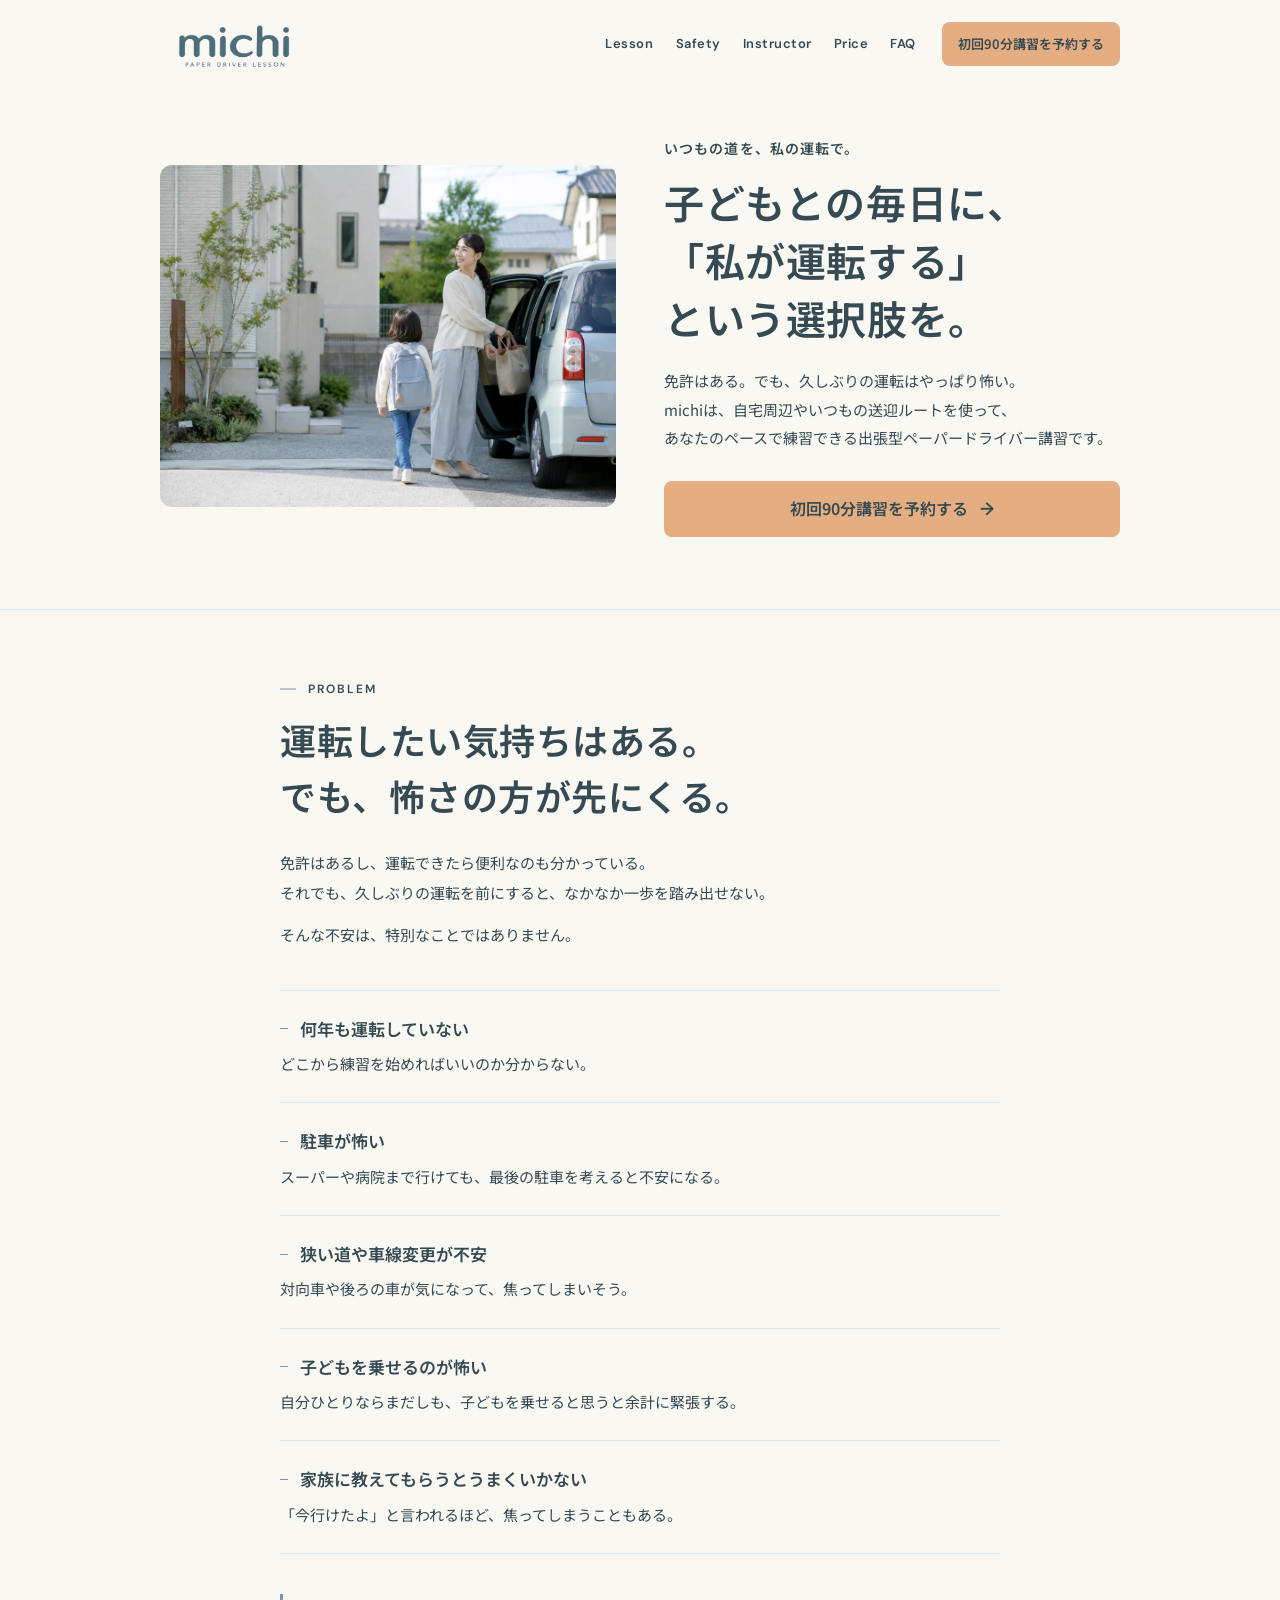
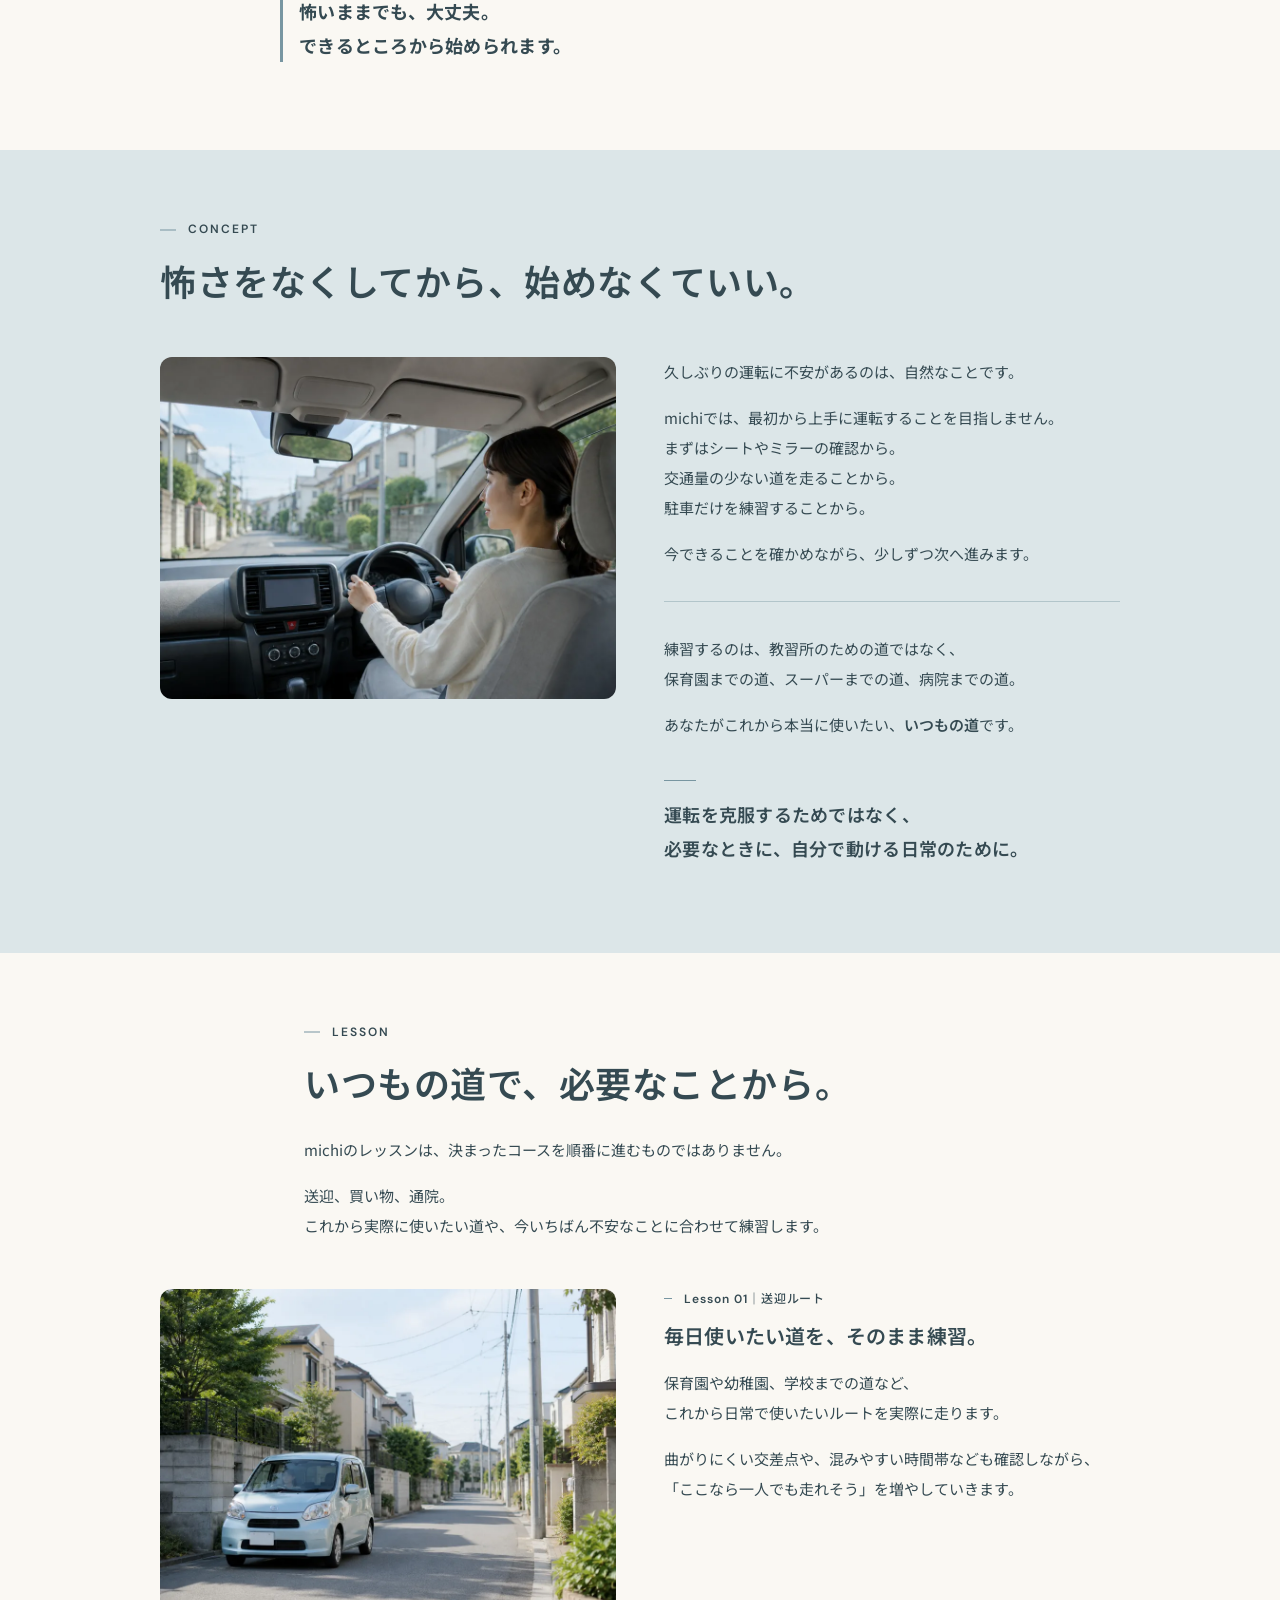
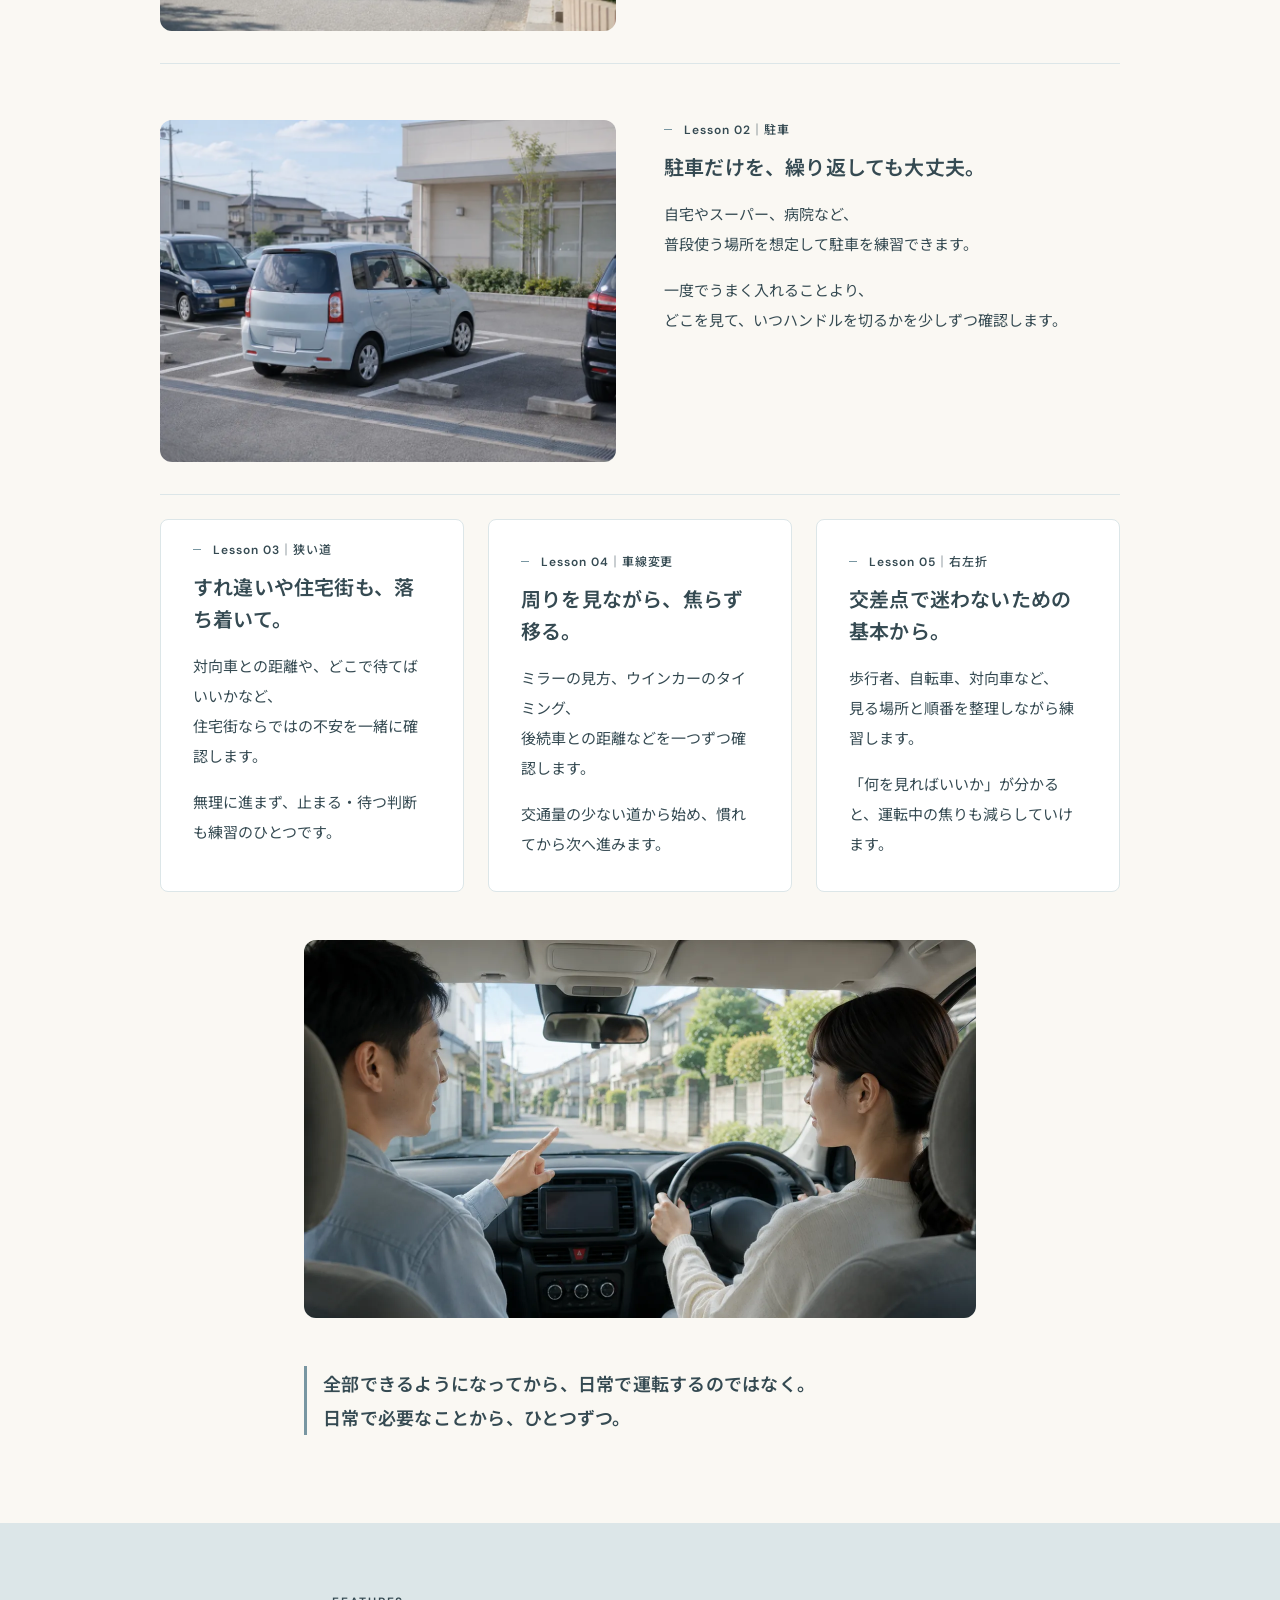
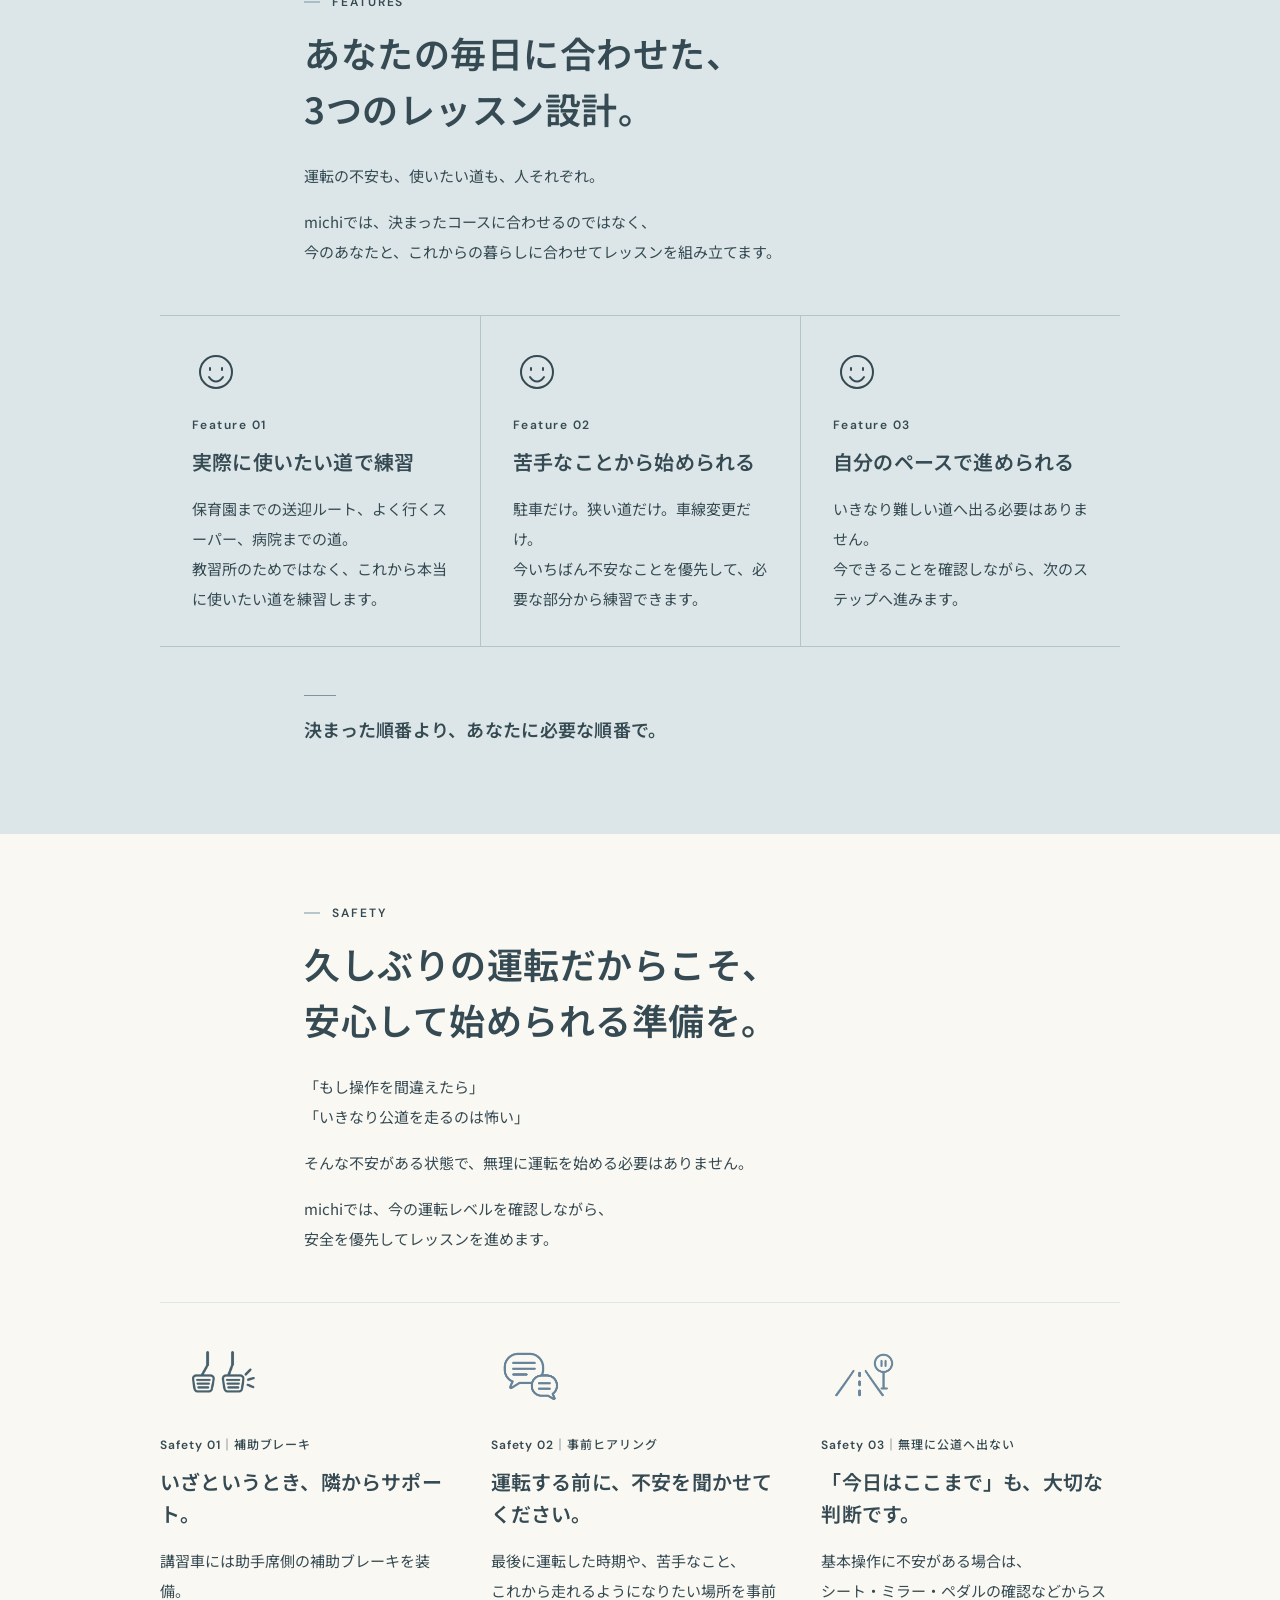
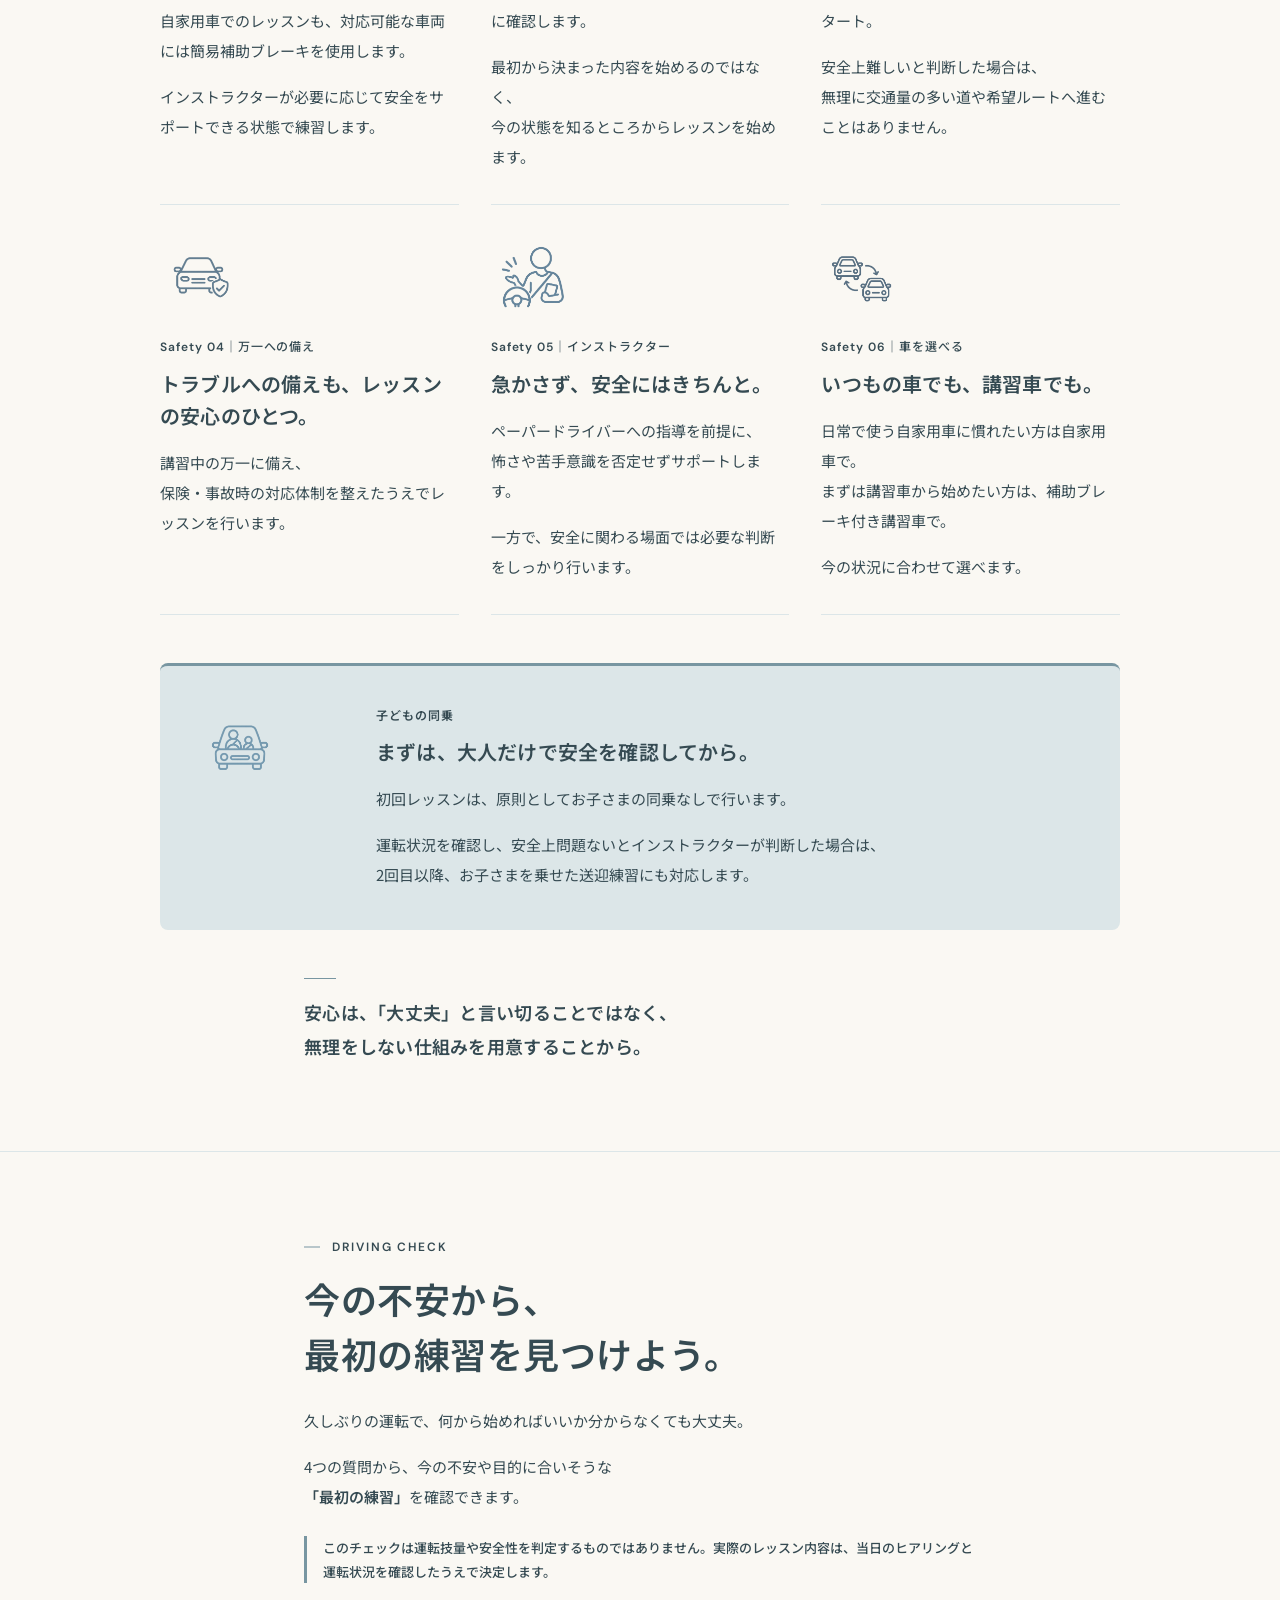
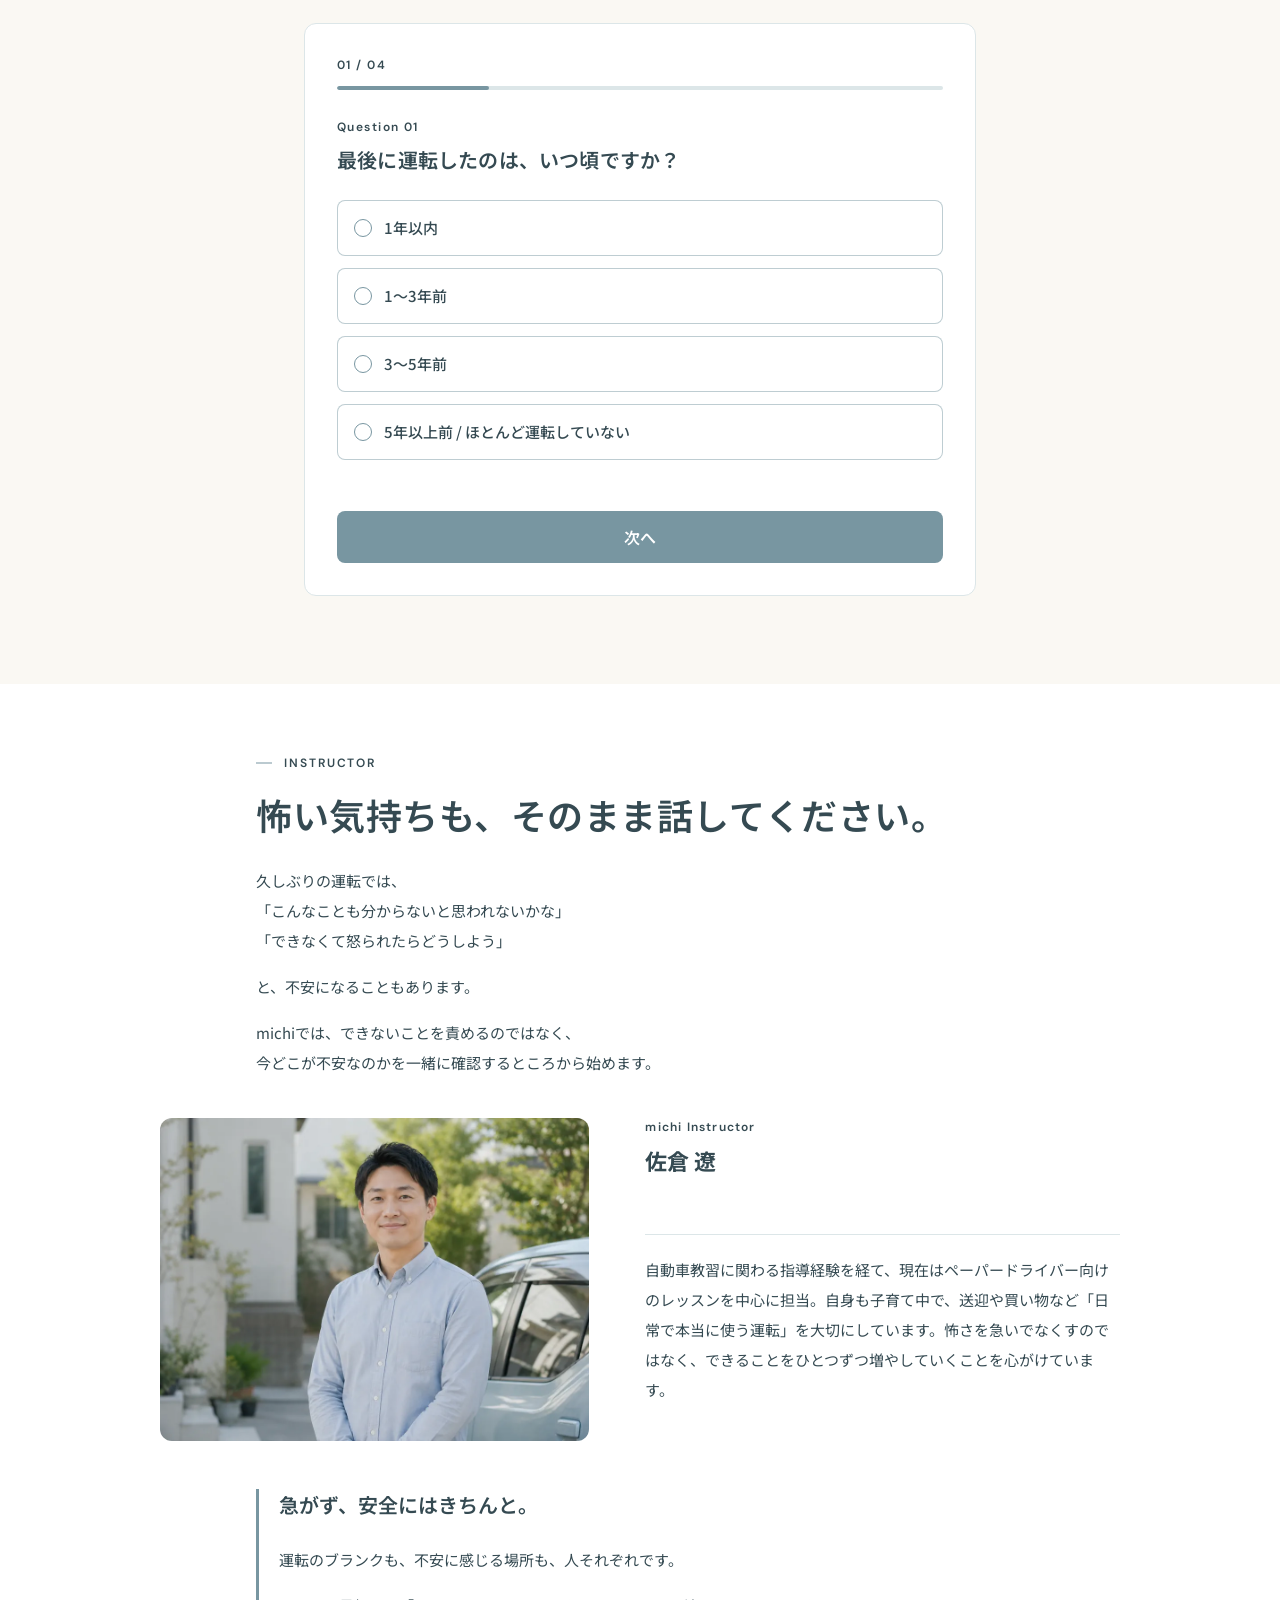
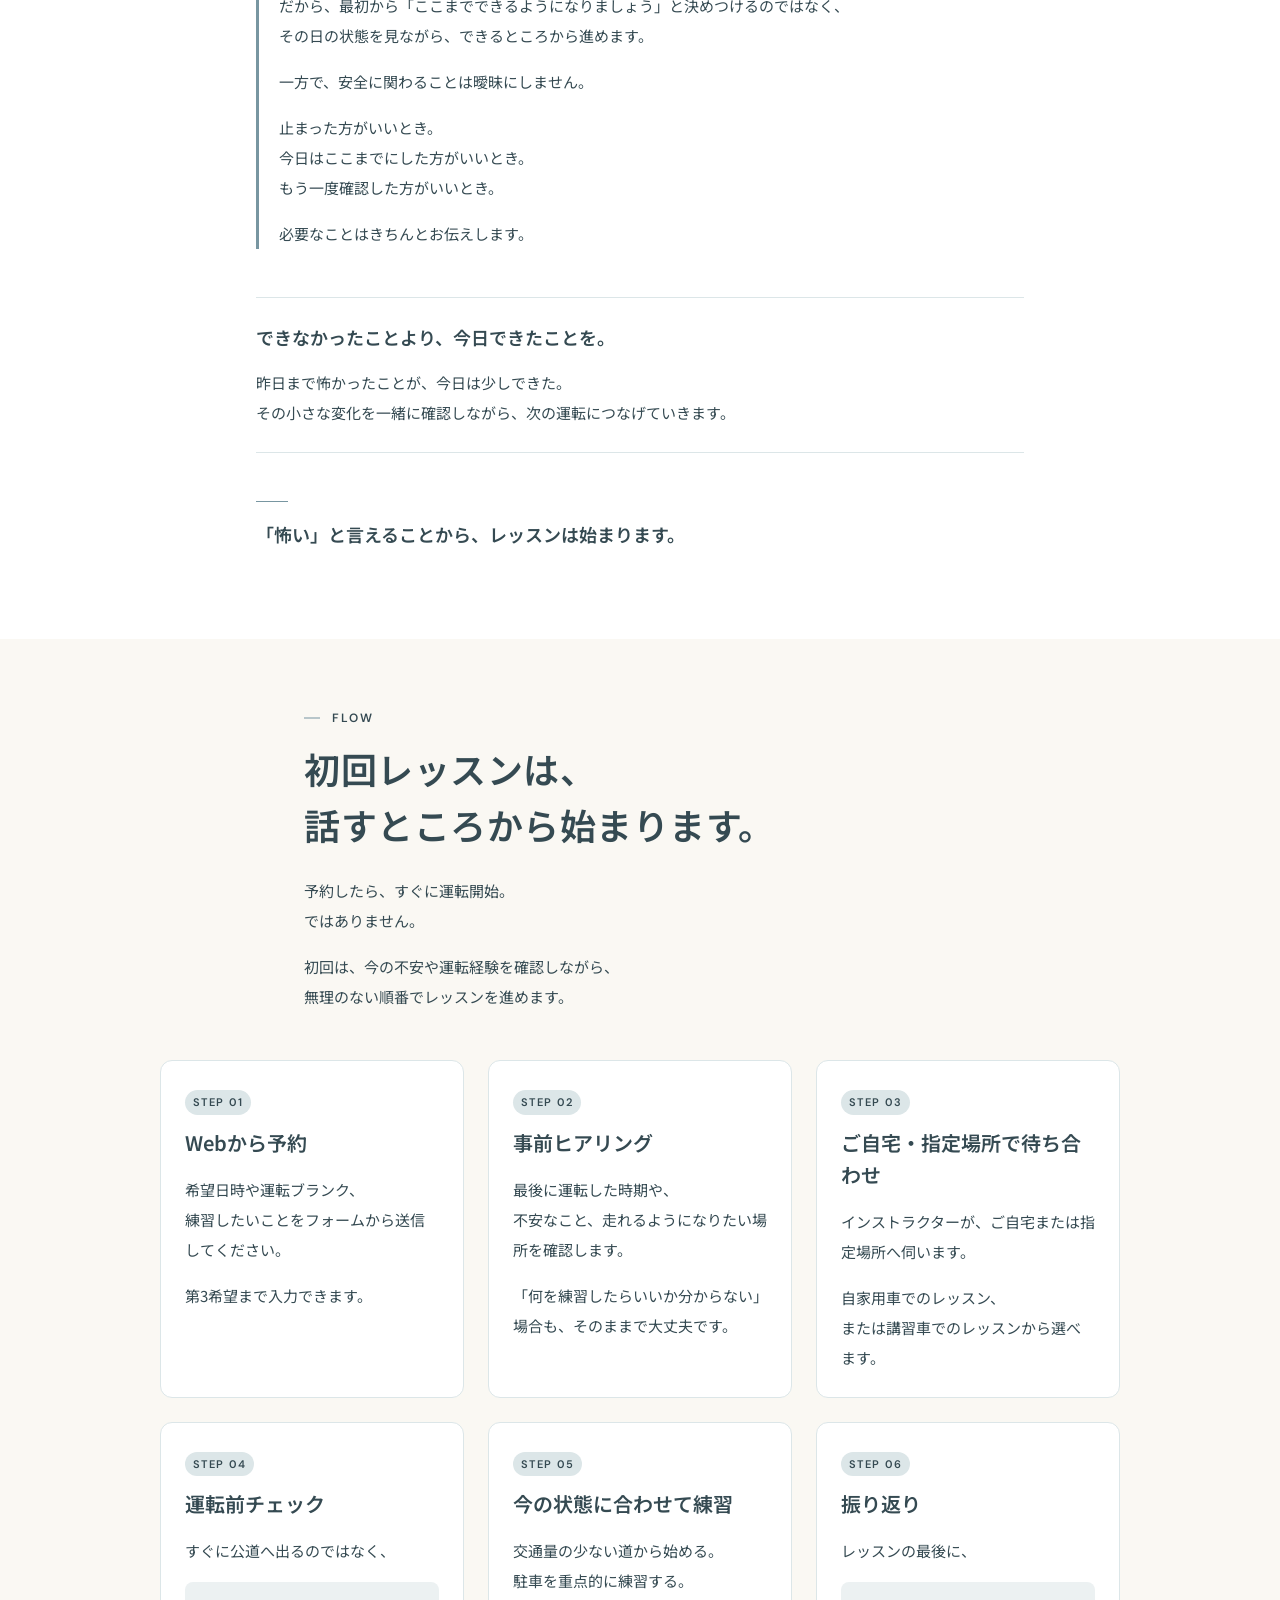
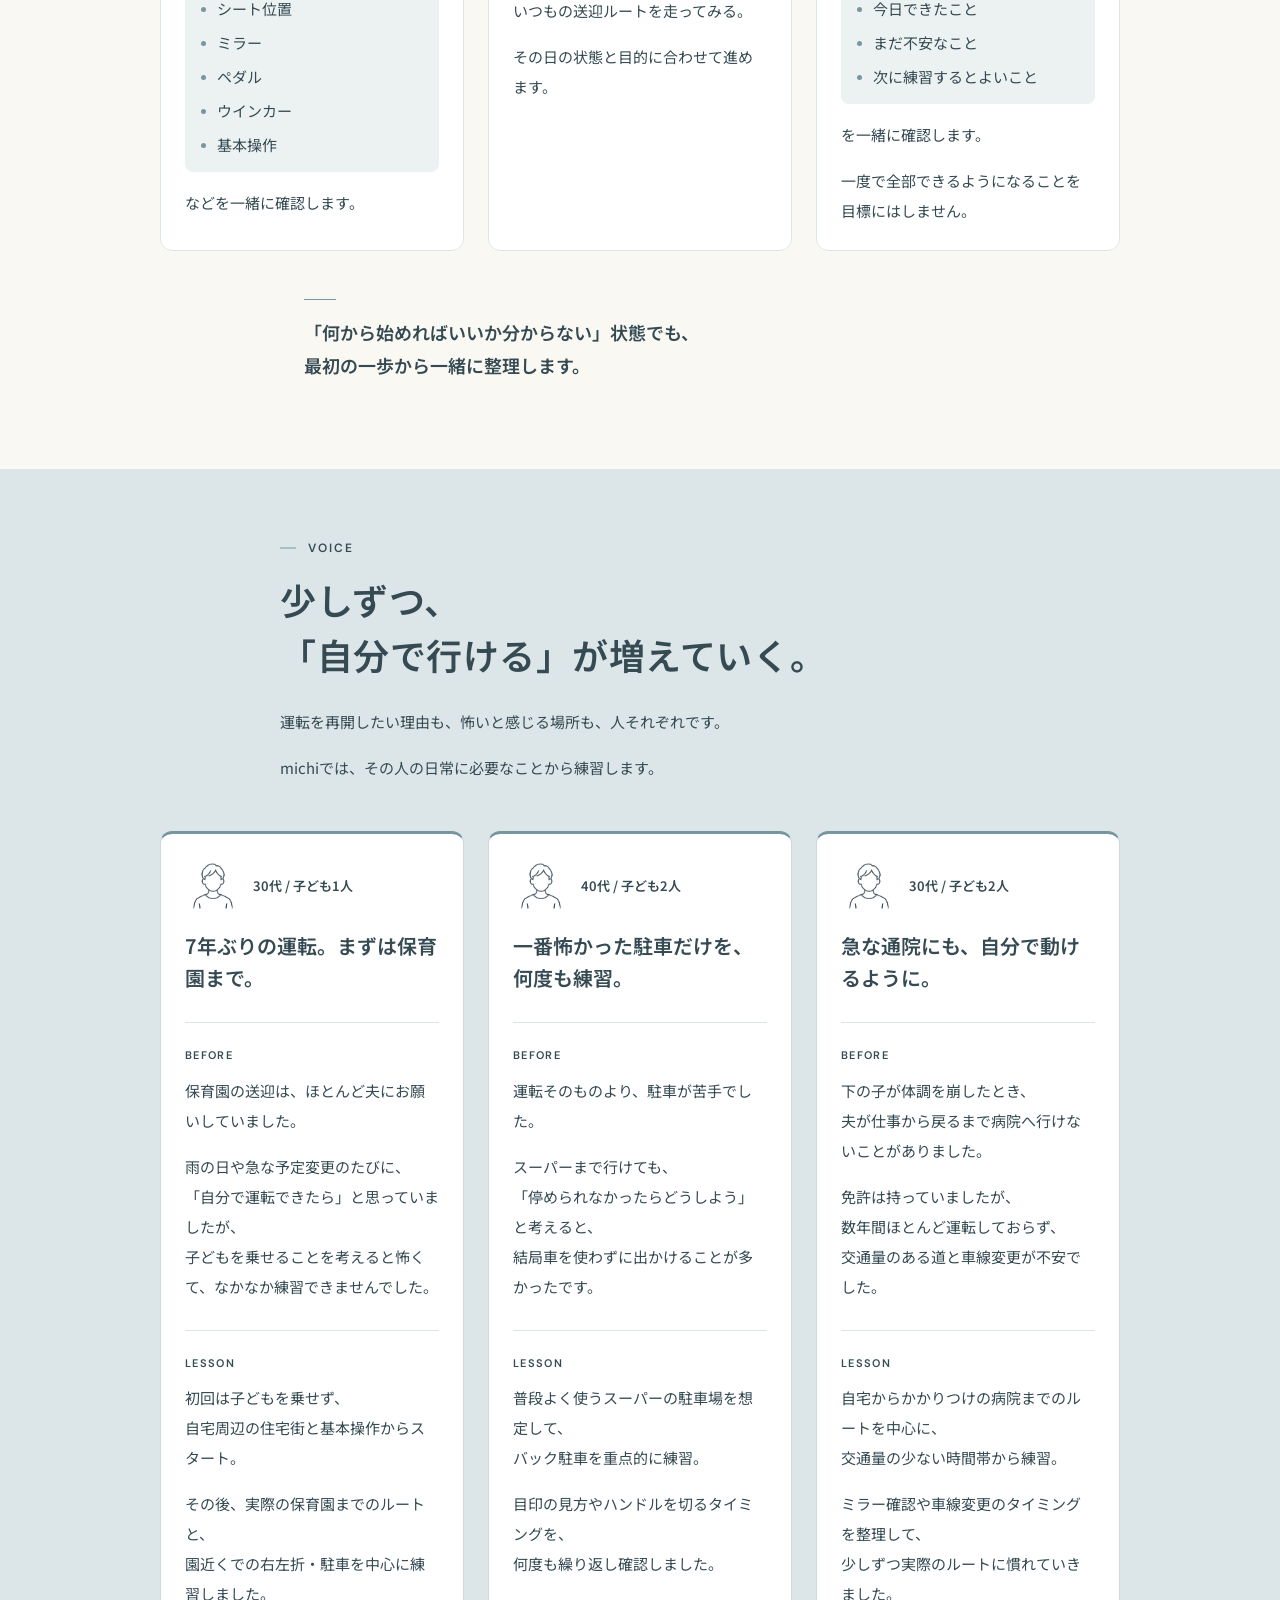
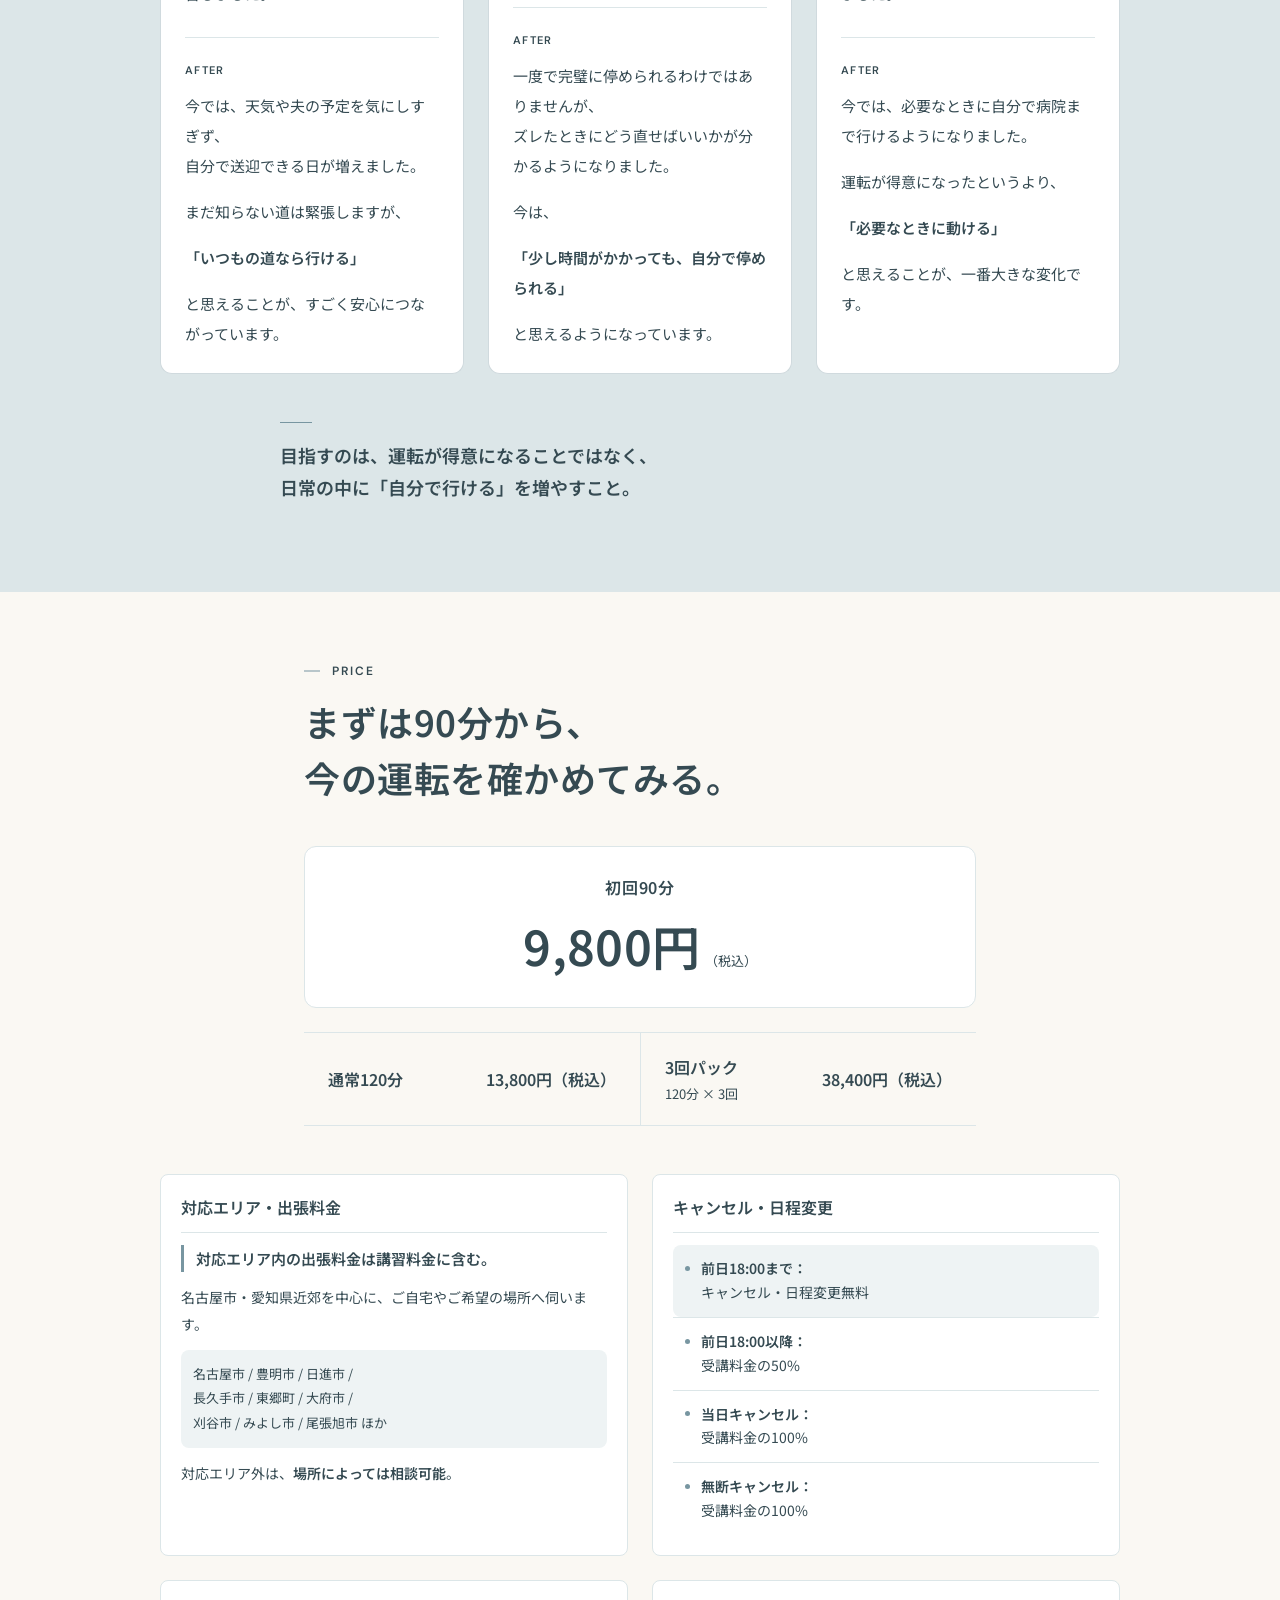
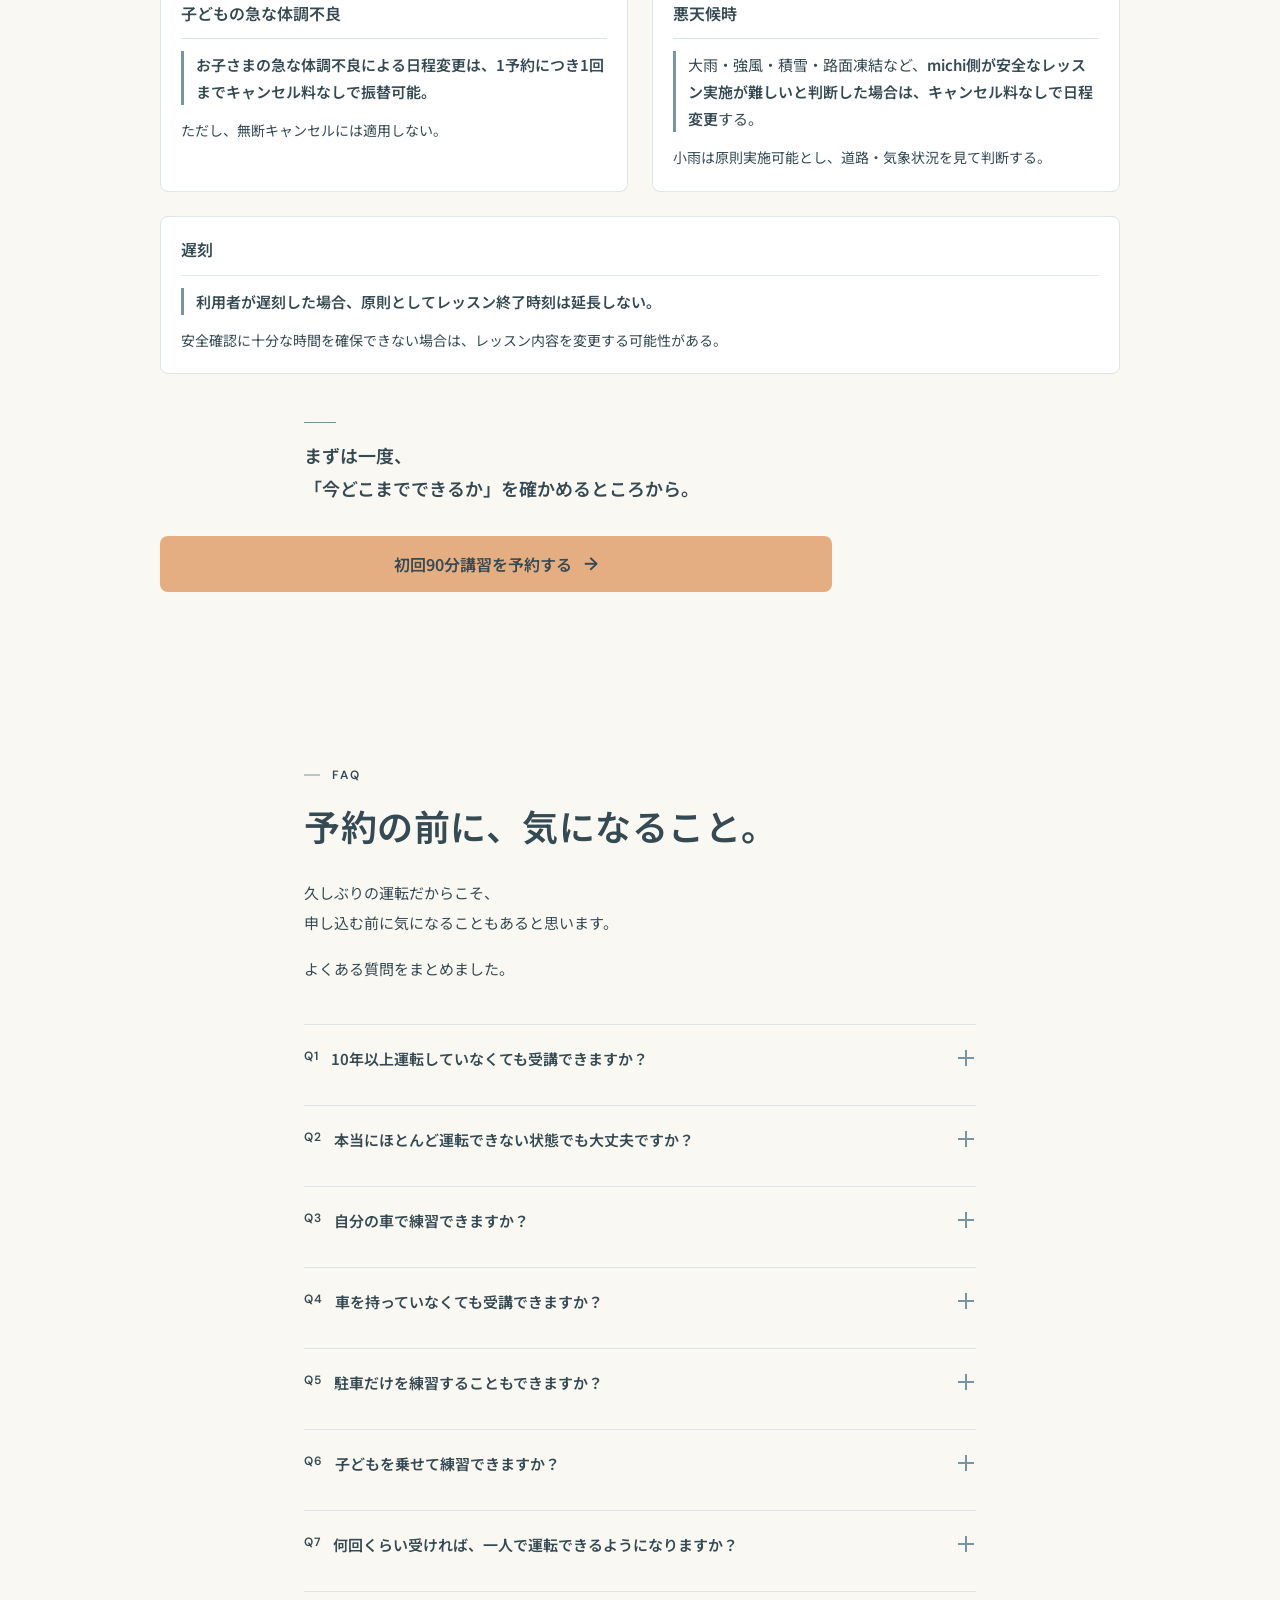
==== index.html @ 91496627 "chore: finalize production metadata" ====
<!doctype html>
<html lang="ja">
  <head>
    <meta charset="UTF-8">
    <meta name="viewport" content="width=device-width, initial-scale=1.0">
    <title>michi｜日常の道で練習できる出張型ペーパードライバー講習</title>
    <meta
      name="description"
      content="久しぶりの運転が不安な方へ。michiは、自宅周辺や子どもの送迎ルートなど、日常で実際に使う道を自分のペースで練習できる出張型ペーパードライバー講習です。名古屋市・愛知県近郊を中心に、ご希望の場所へ伺います。"
    >
    <link
      rel="canonical"
      href="https://coconattsu0723.github.io/michi-paper-driver-lp/"
    >
    <meta property="og:type" content="website">
    <meta property="og:title" content="michi｜日常の道で練習できる出張型ペーパードライバー講習">
    <meta
      property="og:description"
      content="久しぶりの運転が不安な方へ。michiは、自宅周辺や子どもの送迎ルートなど、日常で実際に使う道を自分のペースで練習できる出張型ペーパードライバー講習です。名古屋市・愛知県近郊を中心に、ご希望の場所へ伺います。"
    >
    <meta property="og:url" content="https://coconattsu0723.github.io/michi-paper-driver-lp/">
    <meta
      property="og:image"
      content="https://coconattsu0723.github.io/michi-paper-driver-lp/assets/images/ogp/ogp-michi-1200x630.png"
    >
    <meta property="og:site_name" content="michi PAPER DRIVER LESSON">
    <meta name="twitter:card" content="summary_large_image">
    <meta name="twitter:title" content="michi｜日常の道で練習できる出張型ペーパードライバー講習">
    <meta
      name="twitter:description"
      content="久しぶりの運転が不安な方へ。michiは、自宅周辺や子どもの送迎ルートなど、日常で実際に使う道を自分のペースで練習できる出張型ペーパードライバー講習です。名古屋市・愛知県近郊を中心に、ご希望の場所へ伺います。"
    >
    <meta
      name="twitter:image"
      content="https://coconattsu0723.github.io/michi-paper-driver-lp/assets/images/ogp/ogp-michi-1200x630.png"
    >
    <link
      rel="icon"
      type="image/png"
      sizes="48x48"
      href="./assets/images/favicon/favicon-michi-48.png"
    >
    <link
      rel="icon"
      type="image/png"
      sizes="32x32"
      href="./assets/images/favicon/favicon-michi-32.png"
    >
    <link rel="preconnect" href="https://fonts.googleapis.com">
    <link rel="preconnect" href="https://fonts.gstatic.com" crossorigin>
    <link
      href="https://fonts.googleapis.com/css2?family=DM+Sans:wght@500;600&amp;family=Noto+Sans+JP:wght@400;500;600;700&amp;display=swap"
      rel="stylesheet"
    >
    <link rel="stylesheet" href="css/style.css">
    <script src="js/script.js" defer></script>
  </head>
  <body>
    <header class="site-header">
      <div class="container site-header__inner">
        <a class="site-logo" href="#top" aria-label="michi PAPER DRIVER LESSON トップへ">
          <img
            class="site-logo__image"
            src="assets/images/logo/logo-michi.png"
            alt="michi PAPER DRIVER LESSON"
            width="1672"
            height="941"
          >
        </a>

        <button
          class="menu-button"
          type="button"
          aria-controls="primary-navigation"
          aria-expanded="false"
        >
          <span class="menu-button__label">MENU</span>
          <span class="menu-button__icon" aria-hidden="true">
            <span></span>
            <span></span>
          </span>
        </button>

        <nav id="primary-navigation" class="site-nav" aria-label="メインナビゲーション">
          <ul class="site-nav__list">
            <li><a href="#lesson">Lesson</a></li>
            <li><a href="#safety">Safety</a></li>
            <li><a href="#instructor">Instructor</a></li>
            <li><a href="#price">Price</a></li>
            <li><a href="#faq">FAQ</a></li>
          </ul>
          <a class="button button--header" href="#reservation">初回90分講習を予約する</a>
        </nav>
      </div>
    </header>

    <main>
      <section id="top" class="hero" aria-labelledby="hero-title">
        <div class="hero__media">
          <img
            class="hero__image"
            src="assets/images/photos/hero-main.webp"
            alt="自宅前で車に乗る準備をする母親と子ども"
            width="1024"
            height="768"
            fetchpriority="high"
            decoding="async"
          >
        </div>

        <div class="container hero__content">
          <p class="hero__brand-message">いつもの道を、私の運転で。</p>
          <h1 id="hero-title" class="hero__title">
            <span>子どもとの毎日に、</span>
            <span>「私が運転する」<br class="hero__tablet-break" />という選択肢を。</span>
          </h1>
          <p class="hero__description">
            免許はある。でも、久しぶりの運転はやっぱり怖い。<br>
            michiは、自宅周辺やいつもの送迎ルートを使って、<br>
            あなたのペースで練習できる出張型ペーパードライバー講習です。
          </p>
          <a class="button button--primary" href="#reservation">
            <span>初回90分講習を予約する</span>
            <span class="button__arrow" aria-hidden="true">→</span>
          </a>
        </div>
      </section>

      <section id="problem" class="problem">
        <div class="container">
          <header class="problem__header">
            <p class="problem__label section-label">PROBLEM</p>
            <h2 id="problem-title" class="problem__title section-title">
              運転したい気持ちはある。<br>
              でも、怖さの方が先にくる。
            </h2>
            <div class="problem__intro">
              <p>
                免許はあるし、運転できたら便利なのも分かっている。<br>
                それでも、久しぶりの運転を前にすると、なかなか一歩を踏み出せない。
              </p>
              <p>そんな不安は、特別なことではありません。</p>
            </div>
          </header>

          <ul class="problem__list">
            <li class="problem__item">
              <h3 class="problem__item-title">何年も運転していない</h3>
              <p class="problem__item-text">どこから練習を始めればいいのか分からない。</p>
            </li>
            <li class="problem__item">
              <h3 class="problem__item-title">駐車が怖い</h3>
              <p class="problem__item-text">スーパーや病院まで行けても、最後の駐車を考えると不安になる。</p>
            </li>
            <li class="problem__item">
              <h3 class="problem__item-title">狭い道や車線変更が不安</h3>
              <p class="problem__item-text">対向車や後ろの車が気になって、焦ってしまいそう。</p>
            </li>
            <li class="problem__item">
              <h3 class="problem__item-title">子どもを乗せるのが怖い</h3>
              <p class="problem__item-text">自分ひとりならまだしも、子どもを乗せると思うと余計に緊張する。</p>
            </li>
            <li class="problem__item">
              <h3 class="problem__item-title">家族に教えてもらうとうまくいかない</h3>
              <p class="problem__item-text">「今行けたよ」と言われるほど、焦ってしまうこともある。</p>
            </li>
          </ul>

          <p class="problem__closing">
            <strong>怖いままでも、大丈夫。<br>できるところから始められます。</strong>
          </p>
        </div>
      </section>

      <section id="concept" class="concept">
        <div class="container">
          <header class="concept__header">
            <p class="concept__label section-label">CONCEPT</p>
            <h2 id="concept-title" class="concept__title section-title">怖さをなくしてから、始めなくていい。</h2>
          </header>

          <div class="concept__media">
            <img
              class="concept__image"
              src="assets/images/photos/concept-driving.webp"
              alt="住宅街を走る車内でハンドルを握る女性"
              width="960"
              height="720"
              loading="lazy"
              decoding="async"
            >
          </div>

          <div class="concept__body">
            <div class="concept__intro">
              <p>久しぶりの運転に不安があるのは、自然なことです。</p>
              <p>
                michiでは、最初から上手に運転することを目指しません。<br>
                まずはシートやミラーの確認から。<br>
                交通量の少ない道を走ることから。<br>
                駐車だけを練習することから。
              </p>
              <p>今できることを確かめながら、少しずつ次へ進みます。</p>
            </div>

            <div class="concept__text">
              <p>
                練習するのは、教習所のための道ではなく、<br>
                保育園までの道、スーパーまでの道、病院までの道。
              </p>
              <p>あなたがこれから本当に使いたい、<strong>いつもの道</strong>です。</p>
            </div>

            <p class="concept__closing">
              <strong>運転を克服するためではなく、<br>必要なときに、自分で動ける日常のために。</strong>
            </p>
          </div>
        </div>
      </section>

      <section id="lesson" class="lesson">
        <div class="container">
          <header class="lesson__header">
            <p class="lesson__label section-label">LESSON</p>
            <h2 id="lesson-title" class="lesson__title section-title">いつもの道で、必要なことから。</h2>
            <div class="lesson__intro">
              <p>michiのレッスンは、決まったコースを順番に進むものではありません。</p>
              <p>
                送迎、買い物、通院。<br>
                これから実際に使いたい道や、今いちばん不安なことに合わせて練習します。
              </p>
            </div>
          </header>

          <div class="lesson__list">
            <article class="lesson-card lesson-card--featured">
              <div class="lesson-card__media">
                <img
                  class="lesson-card__image"
                  src="assets/images/photos/lesson-route.webp"
                  alt="住宅街の生活道路を走る水色の車"
                  width="960"
                  height="720"
                  loading="lazy"
                  decoding="async"
                >
              </div>
              <div class="lesson-card__content">
                <p class="lesson-card__label"><span class="lesson-card__number">Lesson 01</span>｜送迎ルート</p>
                <h3 class="lesson-card__title">毎日使いたい道を、そのまま練習。</h3>
                <div class="lesson-card__text">
                  <p>
                    保育園や幼稚園、学校までの道など、<br>
                    これから日常で使いたいルートを実際に走ります。
                  </p>
                  <p>
                    曲がりにくい交差点や、混みやすい時間帯なども確認しながら、<br>
                    「ここなら一人でも走れそう」を増やしていきます。
                  </p>
                </div>
              </div>
            </article>

            <article class="lesson-card lesson-card--featured">
              <div class="lesson-card__media">
                <img
                  class="lesson-card__image"
                  src="assets/images/photos/lesson-parking.webp"
                  alt="駐車場の区画へ車を入れる女性"
                  width="960"
                  height="720"
                  loading="lazy"
                  decoding="async"
                >
              </div>
              <div class="lesson-card__content">
                <p class="lesson-card__label"><span class="lesson-card__number">Lesson 02</span>｜駐車</p>
                <h3 class="lesson-card__title">駐車だけを、繰り返しても大丈夫。</h3>
                <div class="lesson-card__text">
                  <p>
                    自宅やスーパー、病院など、<br>
                    普段使う場所を想定して駐車を練習できます。
                  </p>
                  <p>
                    一度でうまく入れることより、<br>
                    どこを見て、いつハンドルを切るかを少しずつ確認します。
                  </p>
                </div>
              </div>
            </article>

            <article class="lesson-card lesson-card--compact">
              <p class="lesson-card__label"><span class="lesson-card__number">Lesson 03</span>｜狭い道</p>
              <h3 class="lesson-card__title">すれ違いや住宅街も、落ち着いて。</h3>
              <div class="lesson-card__text">
                <p>
                  対向車との距離や、どこで待てばいいかなど、<br>
                  住宅街ならではの不安を一緒に確認します。
                </p>
                <p>無理に進まず、止まる・待つ判断も練習のひとつです。</p>
              </div>
            </article>

            <article class="lesson-card lesson-card--compact">
              <p class="lesson-card__label"><span class="lesson-card__number">Lesson 04</span>｜車線変更</p>
              <h3 class="lesson-card__title">周りを見ながら、焦らず移る。</h3>
              <div class="lesson-card__text">
                <p>
                  ミラーの見方、ウインカーのタイミング、<br>
                  後続車との距離などを一つずつ確認します。
                </p>
                <p>交通量の少ない道から始め、慣れてから次へ進みます。</p>
              </div>
            </article>

            <article class="lesson-card lesson-card--compact">
              <p class="lesson-card__label"><span class="lesson-card__number">Lesson 05</span>｜右左折</p>
              <h3 class="lesson-card__title">交差点で迷わないための基本から。</h3>
              <div class="lesson-card__text">
                <p>
                  歩行者、自転車、対向車など、<br>
                  見る場所と順番を整理しながら練習します。
                </p>
                <p>「何を見ればいいか」が分かると、運転中の焦りも減らしていけます。</p>
              </div>
            </article>
          </div>

          <div class="lesson__practice">
            <img
              class="lesson__practice-image"
              src="assets/images/photos/lesson-driving-practice.webp"
              alt="助手席のインストラクターと確認しながら住宅街を運転する女性"
              width="1344"
              height="1008"
              loading="lazy"
              decoding="async"
            >
          </div>

          <p class="lesson__closing">
            <strong>全部できるようになってから、日常で運転するのではなく。<br>日常で必要なことから、ひとつずつ。</strong>
          </p>
        </div>
      </section>

      <section id="features" class="features">
        <div class="container">
          <header class="features__header">
            <p class="features__label section-label">FEATURES</p>
            <h2 id="features-title" class="features__title section-title">
              あなたの毎日に合わせた、<br class="features__tablet-break" />3つのレッスン設計。
            </h2>
            <div class="features__intro">
              <p>運転の不安も、使いたい道も、人それぞれ。</p>
              <p>
                michiでは、決まったコースに合わせるのではなく、<br>
                今のあなたと、これからの暮らしに合わせてレッスンを組み立てます。
              </p>
            </div>
          </header>

          <ul class="features__list">
            <li class="features__item">
              <svg
                class="features__icon"
                viewBox="0 0 48 48"
                fill="none"
                stroke="currentColor"
                stroke-width="2"
                stroke-linecap="round"
                stroke-linejoin="round"
                aria-hidden="true"
                focusable="false"
              >
                <circle cx="24" cy="24" r="16" />
                <path d="M18 20v2M30 20v2" />
                <path d="M17 29c2 3 4.5 4.5 7 4.5s5-1.5 7-4.5" />
              </svg>
              <p class="features__item-label">Feature 01</p>
              <h3 class="features__item-title">実際に使いたい道で練習</h3>
              <p class="features__item-text">
                保育園までの送迎ルート、よく行くスーパー、病院までの道。<br>
                教習所のためではなく、これから本当に使いたい道を練習します。
              </p>
            </li>

            <li class="features__item">
              <svg
                class="features__icon"
                viewBox="0 0 48 48"
                fill="none"
                stroke="currentColor"
                stroke-width="2"
                stroke-linecap="round"
                stroke-linejoin="round"
                aria-hidden="true"
                focusable="false"
              >
                <circle cx="24" cy="24" r="16" />
                <path d="M18 20v2M30 20v2" />
                <path d="M17 29c2 3 4.5 4.5 7 4.5s5-1.5 7-4.5" />
              </svg>
              <p class="features__item-label">Feature 02</p>
              <h3 class="features__item-title">苦手なことから始められる</h3>
              <p class="features__item-text">
                駐車だけ。狭い道だけ。車線変更だけ。<br>
                今いちばん不安なことを優先して、必要な部分から練習できます。
              </p>
            </li>

            <li class="features__item">
              <svg
                class="features__icon"
                viewBox="0 0 48 48"
                fill="none"
                stroke="currentColor"
                stroke-width="2"
                stroke-linecap="round"
                stroke-linejoin="round"
                aria-hidden="true"
                focusable="false"
              >
                <circle cx="24" cy="24" r="16" />
                <path d="M18 20v2M30 20v2" />
                <path d="M17 29c2 3 4.5 4.5 7 4.5s5-1.5 7-4.5" />
              </svg>
              <p class="features__item-label">Feature 03</p>
              <h3 class="features__item-title">自分のペースで進められる</h3>
              <p class="features__item-text">
                いきなり難しい道へ出る必要はありません。<br>
                今できることを確認しながら、次のステップへ進みます。
              </p>
            </li>
          </ul>

          <p class="features__closing">
            <strong>決まった順番より、あなたに必要な順番で。</strong>
          </p>
        </div>
      </section>

      <section id="safety" class="safety">
        <div class="container">
          <header class="safety__header">
            <p class="safety__label section-label">SAFETY</p>
            <h2 id="safety-title" class="safety__title section-title">
              久しぶりの運転だからこそ、<br>
              安心して始められる準備を。
            </h2>
            <div class="safety__intro">
              <p>
                「もし操作を間違えたら」<br>
                「いきなり公道を走るのは怖い」
              </p>
              <p>そんな不安がある状態で、無理に運転を始める必要はありません。</p>
              <p>
                michiでは、今の運転レベルを確認しながら、<br>
                安全を優先してレッスンを進めます。
              </p>
            </div>
          </header>

          <ul class="safety__list">
            <li class="safety__item">
              <img
                class="safety__icon"
                src="assets/images/icons/safety-auxiliary-brake.png"
                alt=""
                width="1536"
                height="1024"
                loading="lazy"
                decoding="async"
              >
              <p class="safety__item-label"><span class="safety__item-number">Safety 01</span>｜補助ブレーキ</p>
              <h3 class="safety__item-title">いざというとき、隣からサポート。</h3>
              <div class="safety__item-text">
                <p>
                  講習車には助手席側の補助ブレーキを装備。<br>
                  自家用車でのレッスンも、対応可能な車両には簡易補助ブレーキを使用します。
                </p>
                <p>インストラクターが必要に応じて安全をサポートできる状態で練習します。</p>
              </div>
            </li>

            <li class="safety__item">
              <img
                class="safety__icon"
                src="assets/images/icons/safety-pre-lesson-hearing.png"
                alt=""
                width="1254"
                height="1254"
                loading="lazy"
                decoding="async"
              >
              <p class="safety__item-label"><span class="safety__item-number">Safety 02</span>｜事前ヒアリング</p>
              <h3 class="safety__item-title">運転する前に、不安を聞かせてください。</h3>
              <div class="safety__item-text">
                <p>
                  最後に運転した時期や、苦手なこと、<br>
                  これから走れるようになりたい場所を事前に確認します。
                </p>
                <p>
                  最初から決まった内容を始めるのではなく、<br>
                  今の状態を知るところからレッスンを始めます。
                </p>
              </div>
            </li>

            <li class="safety__item">
              <img
                class="safety__icon"
                src="assets/images/icons/safety-no-rush-road.png"
                alt=""
                width="1254"
                height="1254"
                loading="lazy"
                decoding="async"
              >
              <p class="safety__item-label"><span class="safety__item-number">Safety 03</span>｜無理に公道へ出ない</p>
              <h3 class="safety__item-title">「今日はここまで」も、大切な判断です。</h3>
              <div class="safety__item-text">
                <p>
                  基本操作に不安がある場合は、<br>
                  シート・ミラー・ペダルの確認などからスタート。
                </p>
                <p>
                  安全上難しいと判断した場合は、<br>
                  無理に交通量の多い道や希望ルートへ進むことはありません。
                </p>
              </div>
            </li>

            <li class="safety__item">
              <img
                class="safety__icon"
                src="assets/images/icons/safety-insurance-support.png"
                alt=""
                width="1254"
                height="1254"
                loading="lazy"
                decoding="async"
              >
              <p class="safety__item-label"><span class="safety__item-number">Safety 04</span>｜万一への備え</p>
              <h3 class="safety__item-title">トラブルへの備えも、レッスンの安心のひとつ。</h3>
              <div class="safety__item-text">
                <p>
                  講習中の万一に備え、<br>
                  保険・事故時の対応体制を整えたうえでレッスンを行います。
                </p>
              </div>
            </li>

            <li class="safety__item">
              <img
                class="safety__icon"
                src="assets/images/icons/safety-instructor-support.png"
                alt=""
                width="1254"
                height="1254"
                loading="lazy"
                decoding="async"
              >
              <p class="safety__item-label"><span class="safety__item-number">Safety 05</span>｜インストラクター</p>
              <h3 class="safety__item-title">急かさず、安全にはきちんと。</h3>
              <div class="safety__item-text">
                <p>
                  ペーパードライバーへの指導を前提に、<br>
                  怖さや苦手意識を否定せずサポートします。
                </p>
                <p>一方で、安全に関わる場面では必要な判断をしっかり行います。</p>
              </div>
            </li>

            <li class="safety__item">
              <img
                class="safety__icon"
                src="assets/images/icons/safety-choose-car.png"
                alt=""
                width="1254"
                height="1254"
                loading="lazy"
                decoding="async"
              >
              <p class="safety__item-label"><span class="safety__item-number">Safety 06</span>｜車を選べる</p>
              <h3 class="safety__item-title">いつもの車でも、講習車でも。</h3>
              <div class="safety__item-text">
                <p>
                  日常で使う自家用車に慣れたい方は自家用車で。<br>
                  まずは講習車から始めたい方は、補助ブレーキ付き講習車で。
                </p>
                <p>今の状況に合わせて選べます。</p>
              </div>
            </li>
          </ul>

          <div class="safety__child">
            <img
              class="safety__icon"
              src="assets/images/icons/safety-child-passenger.png"
              alt=""
              width="1254"
              height="1254"
              loading="lazy"
              decoding="async"
            >
            <p class="safety__child-label">子どもの同乗</p>
            <h3 class="safety__child-title">まずは、大人だけで安全を確認してから。</h3>
            <div class="safety__child-text">
              <p>初回レッスンは、原則としてお子さまの同乗なしで行います。</p>
              <p>
                運転状況を確認し、安全上問題ないとインストラクターが判断した場合は、<br>
                2回目以降、お子さまを乗せた送迎練習にも対応します。
              </p>
            </div>
          </div>

          <p class="safety__closing">
            <strong>安心は、「大丈夫」と言い切ることではなく、<br>無理をしない仕組みを用意することから。</strong>
          </p>
        </div>
      </section>

      <section id="driving-check" class="driving-check" aria-labelledby="driving-check-title">
        <div class="container">
          <header class="driving-check__header">
            <p class="driving-check__label section-label">DRIVING CHECK</p>
            <h2 id="driving-check-title" class="driving-check__title section-title">
              今の不安から、<br>
              最初の練習を見つけよう。
            </h2>
            <div class="driving-check__intro">
              <p>久しぶりの運転で、何から始めればいいか分からなくても大丈夫。</p>
              <p>
                4つの質問から、今の不安や目的に合いそうな<br>
                <strong>「最初の練習」</strong>を確認できます。
              </p>
            </div>
            <p id="driving-check-note" class="driving-check__note">
              <strong>このチェックは運転技量や安全性を判定するものではありません。実際のレッスン内容は、当日のヒアリングと運転状況を確認したうえで決定します。</strong>
            </p>
          </header>

          <div class="driving-check__card">
            <form id="driving-check-form" class="driving-check__form" novalidate>
              <div class="driving-check__progress" hidden>
                <p class="driving-check__progress-count">
                  <span data-progress-current>01</span> / 04
                </p>
                <div
                  class="driving-check__progress-track"
                  role="progressbar"
                  aria-label="質問の進行状況"
                  aria-valuemin="1"
                  aria-valuemax="4"
                  aria-valuenow="1"
                >
                  <span class="driving-check__progress-value" data-progress-value></span>
                </div>
              </div>

              <div class="driving-check__questions">
                <fieldset class="driving-check__question" data-question="q1">
                  <legend class="driving-check__question-title" tabindex="-1">
                    <span class="driving-check__question-number">Question 01</span>
                    最後に運転したのは、いつ頃ですか？
                  </legend>
                  <ul class="driving-check__choices">
                    <li class="driving-check__choice">
                      <input class="driving-check__radio" type="radio" name="q1" id="q1-recent" value="recent">
                      <label class="driving-check__choice-label" for="q1-recent">
                        <span class="driving-check__choice-indicator" aria-hidden="true"></span>
                        <span>1年以内</span>
                      </label>
                    </li>
                    <li class="driving-check__choice">
                      <input class="driving-check__radio" type="radio" name="q1" id="q1-one-to-three" value="one-to-three">
                      <label class="driving-check__choice-label" for="q1-one-to-three">
                        <span class="driving-check__choice-indicator" aria-hidden="true"></span>
                        <span>1〜3年前</span>
                      </label>
                    </li>
                    <li class="driving-check__choice">
                      <input class="driving-check__radio" type="radio" name="q1" id="q1-three-to-five" value="three-to-five">
                      <label class="driving-check__choice-label" for="q1-three-to-five">
                        <span class="driving-check__choice-indicator" aria-hidden="true"></span>
                        <span>3〜5年前</span>
                      </label>
                    </li>
                    <li class="driving-check__choice">
                      <input class="driving-check__radio" type="radio" name="q1" id="q1-five-plus" value="five-plus">
                      <label class="driving-check__choice-label" for="q1-five-plus">
                        <span class="driving-check__choice-indicator" aria-hidden="true"></span>
                        <span>5年以上前 / ほとんど運転していない</span>
                      </label>
                    </li>
                  </ul>
                </fieldset>

                <fieldset class="driving-check__question" data-question="q2">
                  <legend class="driving-check__question-title" tabindex="-1">
                    <span class="driving-check__question-number">Question 02</span>
                    今、一番不安なのはどれですか？
                  </legend>
                  <ul class="driving-check__choices">
                    <li class="driving-check__choice">
                      <input class="driving-check__radio" type="radio" name="q2" id="q2-road" value="road">
                      <label class="driving-check__choice-label" for="q2-road">
                        <span class="driving-check__choice-indicator" aria-hidden="true"></span>
                        <span>久しぶりに公道を走ること</span>
                      </label>
                    </li>
                    <li class="driving-check__choice">
                      <input class="driving-check__radio" type="radio" name="q2" id="q2-parking" value="parking">
                      <label class="driving-check__choice-label" for="q2-parking">
                        <span class="driving-check__choice-indicator" aria-hidden="true"></span>
                        <span>駐車</span>
                      </label>
                    </li>
                    <li class="driving-check__choice">
                      <input class="driving-check__radio" type="radio" name="q2" id="q2-narrow" value="narrow">
                      <label class="driving-check__choice-label" for="q2-narrow">
                        <span class="driving-check__choice-indicator" aria-hidden="true"></span>
                        <span>狭い道やすれ違い</span>
                      </label>
                    </li>
                    <li class="driving-check__choice">
                      <input class="driving-check__radio" type="radio" name="q2" id="q2-lane" value="lane">
                      <label class="driving-check__choice-label" for="q2-lane">
                        <span class="driving-check__choice-indicator" aria-hidden="true"></span>
                        <span>車線変更や交通量の多い道</span>
                      </label>
                    </li>
                    <li class="driving-check__choice">
                      <input class="driving-check__radio" type="radio" name="q2" id="q2-child" value="child">
                      <label class="driving-check__choice-label" for="q2-child">
                        <span class="driving-check__choice-indicator" aria-hidden="true"></span>
                        <span>子どもを乗せて運転すること</span>
                      </label>
                    </li>
                  </ul>
                </fieldset>

                <fieldset class="driving-check__question" data-question="q3">
                  <legend class="driving-check__question-title" tabindex="-1">
                    <span class="driving-check__question-number">Question 03</span>
                    まず自分で運転できるようになりたいのは？
                  </legend>
                  <ul class="driving-check__choices">
                    <li class="driving-check__choice">
                      <input class="driving-check__radio" type="radio" name="q3" id="q3-neighborhood" value="neighborhood">
                      <label class="driving-check__choice-label" for="q3-neighborhood">
                        <span class="driving-check__choice-indicator" aria-hidden="true"></span>
                        <span>自宅周辺・近所</span>
                      </label>
                    </li>
                    <li class="driving-check__choice">
                      <input class="driving-check__radio" type="radio" name="q3" id="q3-errands" value="errands">
                      <label class="driving-check__choice-label" for="q3-errands">
                        <span class="driving-check__choice-indicator" aria-hidden="true"></span>
                        <span>スーパーや病院</span>
                      </label>
                    </li>
                    <li class="driving-check__choice">
                      <input class="driving-check__radio" type="radio" name="q3" id="q3-school" value="school">
                      <label class="driving-check__choice-label" for="q3-school">
                        <span class="driving-check__choice-indicator" aria-hidden="true"></span>
                        <span>保育園・幼稚園・学校への送迎</span>
                      </label>
                    </li>
                    <li class="driving-check__choice">
                      <input class="driving-check__radio" type="radio" name="q3" id="q3-distance" value="distance">
                      <label class="driving-check__choice-label" for="q3-distance">
                        <span class="driving-check__choice-indicator" aria-hidden="true"></span>
                        <span>少し離れた場所まで</span>
                      </label>
                    </li>
                  </ul>
                </fieldset>

                <fieldset class="driving-check__question" data-question="q4">
                  <legend class="driving-check__question-title" tabindex="-1">
                    <span class="driving-check__question-number">Question 04</span>
                    今の気持ちに一番近いものは？
                  </legend>
                  <ul class="driving-check__choices">
                    <li class="driving-check__choice">
                      <input class="driving-check__radio" type="radio" name="q4" id="q4-basic" value="basic">
                      <label class="driving-check__choice-label" for="q4-basic">
                        <span class="driving-check__choice-indicator" aria-hidden="true"></span>
                        <span>まずは基本操作から確認したい</span>
                      </label>
                    </li>
                    <li class="driving-check__choice">
                      <input class="driving-check__radio" type="radio" name="q4" id="q4-focus" value="focus">
                      <label class="driving-check__choice-label" for="q4-focus">
                        <span class="driving-check__choice-indicator" aria-hidden="true"></span>
                        <span>苦手なことを重点的に練習したい</span>
                      </label>
                    </li>
                    <li class="driving-check__choice">
                      <input class="driving-check__radio" type="radio" name="q4" id="q4-route" value="route">
                      <label class="driving-check__choice-label" for="q4-route">
                        <span class="driving-check__choice-indicator" aria-hidden="true"></span>
                        <span>基本操作はできそうなので、実際のルートを走りたい</span>
                      </label>
                    </li>
                  </ul>
                </fieldset>
              </div>

              <p id="driving-check-error" class="driving-check__error" aria-live="polite"></p>

              <div class="driving-check__controls" hidden>
                <button class="driving-check__next" type="button" data-check-next>次へ</button>
                <button class="driving-check__previous" type="button" data-check-previous>前の質問へ戻る</button>
              </div>
            </form>

            <div id="driving-check-result" class="driving-check__result" aria-live="polite" hidden>
              <article class="driving-check__result-item" data-result="basic" hidden>
                <header class="driving-check__result-header">
                  <p class="driving-check__result-label">RESULT 01</p>
                  <h3 class="driving-check__result-type" tabindex="-1">まずは近所からタイプ</h3>
                  <p class="driving-check__result-main">
                    <strong>久しぶりの運転は、<br>基本を思い出すところから。</strong>
                  </p>
                </header>
                <div class="driving-check__result-text">
                  <p>
                    シートやミラーの調整、ペダルや基本操作を確認してから、<br>
                    交通量の少ない自宅周辺をゆっくり走る練習がおすすめです。
                  </p>
                  <p>最初から目的地まで行く必要はありません。</p>
                  <p>まずは、<strong>「車を動かすことに少し慣れる」</strong>ところから始めましょう。</p>
                </div>
                <div class="driving-check__practice">
                  <p class="driving-check__practice-title">おすすめ練習</p>
                  <ol class="driving-check__practice-list">
                    <li>基本操作確認</li>
                    <li>自宅周辺</li>
                    <li>右左折</li>
                    <li>短い生活ルート</li>
                  </ol>
                </div>
              </article>

              <article class="driving-check__result-item" data-result="focus" hidden>
                <header class="driving-check__result-header">
                  <p class="driving-check__result-label">RESULT 02</p>
                  <h3 class="driving-check__result-type" tabindex="-1">苦手をじっくりタイプ</h3>
                  <p class="driving-check__result-main">
                    <strong>不安なところを、<br>ひとつずつ練習してみましょう。</strong>
                  </p>
                </header>
                <div class="driving-check__result-text">
                  <p>
                    駐車、狭い道、車線変更など、<br>
                    特定の場面に強い不安がある場合は、その部分を重点的に練習できます。
                  </p>
                  <p>全部を一度にできるようにする必要はありません。</p>
                  <p><strong>「今日は駐車だけ」</strong>というレッスンでも大丈夫です。</p>
                </div>
                <div class="driving-check__practice">
                  <p class="driving-check__practice-title">おすすめ練習</p>
                  <ol class="driving-check__practice-list">
                    <li>現在の運転確認</li>
                    <li>苦手項目を重点練習</li>
                    <li>生活ルートで実践</li>
                  </ol>
                </div>
              </article>

              <article class="driving-check__result-item" data-result="route" hidden>
                <header class="driving-check__result-header">
                  <p class="driving-check__result-label">RESULT 03</p>
                  <h3 class="driving-check__result-type" tabindex="-1">いつもの道を実践タイプ</h3>
                  <p class="driving-check__result-main">
                    <strong>ゴールは、<br>いつもの道を自分で走ること。</strong>
                  </p>
                </header>
                <div class="driving-check__result-text">
                  <p>
                    基本操作への不安が比較的小さく、<br>
                    送迎や買い物など具体的な目的がある方は、
                  </p>
                  <p>実際にこれから使いたいルートを中心に練習する方法がおすすめです。</p>
                  <p>交差点や駐車など途中の不安も確認しながら、</p>
                  <p><strong>「ここなら一人でも行けそう」</strong>と思える範囲を少しずつ増やします。</p>
                </div>
                <div class="driving-check__practice">
                  <p class="driving-check__practice-title">おすすめ練習</p>
                  <ol class="driving-check__practice-list">
                    <li>ルート確認</li>
                    <li>実際の生活道路</li>
                    <li>目的地での駐車</li>
                    <li>振り返り</li>
                  </ol>
                </div>
              </article>

              <div class="driving-check__result-actions">
                <a class="button button--primary" href="#reservation">
                  <span>初回90分講習を予約する</span>
                  <span class="button__arrow" aria-hidden="true">→</span>
                </a>
                <button class="driving-check__reset" type="button" data-check-reset>もう一度チェックする</button>
              </div>
            </div>
          </div>
        </div>
      </section>

      <section id="instructor" class="instructor" aria-labelledby="instructor-title">
        <div class="container">
          <header class="instructor__header">
            <p class="instructor__label section-label">INSTRUCTOR</p>
            <h2 id="instructor-title" class="instructor__title section-title">怖い気持ちも、そのまま話してください。</h2>
            <div class="instructor__intro">
              <p>
                久しぶりの運転では、<br>
                「こんなことも分からないと思われないかな」<br>
                「できなくて怒られたらどうしよう」
              </p>
              <p>と、不安になることもあります。</p>
              <p>
                michiでは、できないことを責めるのではなく、<br>
                今どこが不安なのかを一緒に確認するところから始めます。
              </p>
            </div>
          </header>

          <div class="instructor__profile">
            <div class="instructor__media">
              <img
                class="instructor__image"
                src="assets/images/photos/instructor-portrait.webp"
                alt="michiインストラクターの佐倉遼"
                width="960"
                height="720"
                loading="lazy"
                decoding="async"
              >
            </div>
            <div class="instructor__identity">
              <p class="instructor__role">michi Instructor</p>
              <h3 class="instructor__name">佐倉 遼</h3>
            </div>
            <p class="instructor__bio">
              自動車教習に関わる指導経験を経て、現在はペーパードライバー向けのレッスンを中心に担当。自身も子育て中で、送迎や買い物など「日常で本当に使う運転」を大切にしています。怖さを急いでなくすのではなく、できることをひとつずつ増やしていくことを心がけています。
            </p>
          </div>

          <div class="instructor__message">
            <h3 class="instructor__message-title">急がず、安全にはきちんと。</h3>
            <div class="instructor__message-body">
              <p>運転のブランクも、不安に感じる場所も、人それぞれです。</p>
              <p>
                だから、最初から「ここまでできるようになりましょう」と決めつけるのではなく、<br>
                その日の状態を見ながら、できるところから進めます。
              </p>
              <p>一方で、安全に関わることは曖昧にしません。</p>
              <p>
                止まった方がいいとき。<br>
                今日はここまでにした方がいいとき。<br>
                もう一度確認した方がいいとき。
              </p>
              <p>必要なことはきちんとお伝えします。</p>
            </div>
          </div>

          <div class="instructor__policy">
            <p class="instructor__policy-title"><strong>できなかったことより、今日できたことを。</strong></p>
            <p class="instructor__policy-text">
              昨日まで怖かったことが、今日は少しできた。<br>
              その小さな変化を一緒に確認しながら、次の運転につなげていきます。
            </p>
          </div>

          <p class="instructor__closing">
            <strong>「怖い」と言えることから、レッスンは始まります。</strong>
          </p>
        </div>
      </section>

      <section id="flow" class="flow" aria-labelledby="flow-title">
        <div class="container">
          <header class="flow__header">
            <p class="flow__label section-label">FLOW</p>
            <h2 id="flow-title" class="flow__title section-title">
              初回レッスンは、<br>
              話すところから始まります。
            </h2>
            <div class="flow__intro">
              <p>
                予約したら、すぐに運転開始。<br>
                ではありません。
              </p>
              <p>
                初回は、今の不安や運転経験を確認しながら、<br>
                無理のない順番でレッスンを進めます。
              </p>
            </div>
          </header>

          <ol class="flow__list">
            <li class="flow__item">
              <p class="flow__number" aria-hidden="true">STEP 01</p>
              <h3 class="flow__item-title">Webから予約</h3>
              <div class="flow__item-text">
                <p>
                  希望日時や運転ブランク、<br>
                  練習したいことをフォームから送信してください。
                </p>
                <p>第3希望まで入力できます。</p>
              </div>
            </li>

            <li class="flow__item">
              <p class="flow__number" aria-hidden="true">STEP 02</p>
              <h3 class="flow__item-title">事前ヒアリング</h3>
              <div class="flow__item-text">
                <p>
                  最後に運転した時期や、<br>
                  不安なこと、走れるようになりたい場所を確認します。
                </p>
                <p>「何を練習したらいいか分からない」場合も、そのままで大丈夫です。</p>
              </div>
            </li>

            <li class="flow__item">
              <p class="flow__number" aria-hidden="true">STEP 03</p>
              <h3 class="flow__item-title">ご自宅・指定場所で待ち合わせ</h3>
              <div class="flow__item-text">
                <p>インストラクターが、ご自宅または指定場所へ伺います。</p>
                <p>
                  自家用車でのレッスン、<br>
                  または講習車でのレッスンから選べます。
                </p>
              </div>
            </li>

            <li class="flow__item">
              <p class="flow__number" aria-hidden="true">STEP 04</p>
              <h3 class="flow__item-title">運転前チェック</h3>
              <div class="flow__item-text">
                <p>すぐに公道へ出るのではなく、</p>
                <ul class="flow__sublist">
                  <li>シート位置</li>
                  <li>ミラー</li>
                  <li>ペダル</li>
                  <li>ウインカー</li>
                  <li>基本操作</li>
                </ul>
                <p>などを一緒に確認します。</p>
              </div>
            </li>

            <li class="flow__item">
              <p class="flow__number" aria-hidden="true">STEP 05</p>
              <h3 class="flow__item-title">今の状態に合わせて練習</h3>
              <div class="flow__item-text">
                <p>
                  交通量の少ない道から始める。<br>
                  駐車を重点的に練習する。<br>
                  いつもの送迎ルートを走ってみる。
                </p>
                <p>その日の状態と目的に合わせて進めます。</p>
              </div>
            </li>

            <li class="flow__item">
              <p class="flow__number" aria-hidden="true">STEP 06</p>
              <h3 class="flow__item-title">振り返り</h3>
              <div class="flow__item-text">
                <p>レッスンの最後に、</p>
                <ul class="flow__sublist">
                  <li>今日できたこと</li>
                  <li>まだ不安なこと</li>
                  <li>次に練習するとよいこと</li>
                </ul>
                <p>を一緒に確認します。</p>
                <p>一度で全部できるようになることを目標にはしません。</p>
              </div>
            </li>
          </ol>

          <p class="flow__closing">
            <strong>「何から始めればいいか分からない」状態でも、<br>最初の一歩から一緒に整理します。</strong>
          </p>
        </div>
      </section>

      <section id="voice" class="voice" aria-labelledby="voice-title">
        <div class="container">
          <header class="voice__header">
            <p class="voice__label section-label">VOICE</p>
            <h2 id="voice-title" class="voice__title section-title">
              少しずつ、<br>
              「自分で行ける」が増えていく。
            </h2>
            <div class="voice__intro">
              <p>運転を再開したい理由も、怖いと感じる場所も、人それぞれです。</p>
              <p>michiでは、その人の日常に必要なことから練習します。</p>
            </div>
          </header>

          <div class="voice__list">
            <article class="voice-card">
              <header class="voice-card__header">
                <div class="voice-card__person">
                  <img
                    class="voice-card__icon"
                    src="assets/images/icons/voice-person-common.png"
                    alt=""
                    width="1254"
                    height="1254"
                    loading="lazy"
                    decoding="async"
                  >
                  <p class="voice-card__meta">30代 / 子ども1人</p>
                </div>
                <h3 class="voice-card__title">7年ぶりの運転。まずは保育園まで。</h3>
              </header>

              <div class="voice-card__section">
                <p class="voice-card__phase">BEFORE</p>
                <div class="voice-card__text">
                  <p>保育園の送迎は、ほとんど夫にお願いしていました。</p>
                  <p>
                    雨の日や急な予定変更のたびに、<br>
                    「自分で運転できたら」と思っていましたが、<br>
                    子どもを乗せることを考えると怖くて、なかなか練習できませんでした。
                  </p>
                </div>
              </div>

              <div class="voice-card__section">
                <p class="voice-card__phase">LESSON</p>
                <div class="voice-card__text">
                  <p>
                    初回は子どもを乗せず、<br>
                    自宅周辺の住宅街と基本操作からスタート。
                  </p>
                  <p>
                    その後、実際の保育園までのルートと、<br>
                    園近くでの右左折・駐車を中心に練習しました。
                  </p>
                </div>
              </div>

              <div class="voice-card__section">
                <p class="voice-card__phase">AFTER</p>
                <div class="voice-card__text">
                  <p>
                    今では、天気や夫の予定を気にしすぎず、<br>
                    自分で送迎できる日が増えました。
                  </p>
                  <p>まだ知らない道は緊張しますが、</p>
                  <p><strong>「いつもの道なら行ける」</strong></p>
                  <p>と思えることが、すごく安心につながっています。</p>
                </div>
              </div>
            </article>

            <article class="voice-card">
              <header class="voice-card__header">
                <div class="voice-card__person">
                  <img
                    class="voice-card__icon"
                    src="assets/images/icons/voice-person-common.png"
                    alt=""
                    width="1254"
                    height="1254"
                    loading="lazy"
                    decoding="async"
                  >
                  <p class="voice-card__meta">40代 / 子ども2人</p>
                </div>
                <h3 class="voice-card__title">一番怖かった駐車だけを、何度も練習。</h3>
              </header>

              <div class="voice-card__section">
                <p class="voice-card__phase">BEFORE</p>
                <div class="voice-card__text">
                  <p>運転そのものより、駐車が苦手でした。</p>
                  <p>
                    スーパーまで行けても、<br>
                    「停められなかったらどうしよう」と考えると、<br>
                    結局車を使わずに出かけることが多かったです。
                  </p>
                </div>
              </div>

              <div class="voice-card__section">
                <p class="voice-card__phase">LESSON</p>
                <div class="voice-card__text">
                  <p>
                    普段よく使うスーパーの駐車場を想定して、<br>
                    バック駐車を重点的に練習。
                  </p>
                  <p>
                    目印の見方やハンドルを切るタイミングを、<br>
                    何度も繰り返し確認しました。
                  </p>
                </div>
              </div>

              <div class="voice-card__section">
                <p class="voice-card__phase">AFTER</p>
                <div class="voice-card__text">
                  <p>
                    一度で完璧に停められるわけではありませんが、<br>
                    ズレたときにどう直せばいいかが分かるようになりました。
                  </p>
                  <p>今は、</p>
                  <p><strong>「少し時間がかかっても、自分で停められる」</strong></p>
                  <p>と思えるようになっています。</p>
                </div>
              </div>
            </article>

            <article class="voice-card">
              <header class="voice-card__header">
                <div class="voice-card__person">
                  <img
                    class="voice-card__icon"
                    src="assets/images/icons/voice-person-common.png"
                    alt=""
                    width="1254"
                    height="1254"
                    loading="lazy"
                    decoding="async"
                  >
                  <p class="voice-card__meta">30代 / 子ども2人</p>
                </div>
                <h3 class="voice-card__title">急な通院にも、自分で動けるように。</h3>
              </header>

              <div class="voice-card__section">
                <p class="voice-card__phase">BEFORE</p>
                <div class="voice-card__text">
                  <p>
                    下の子が体調を崩したとき、<br>
                    夫が仕事から戻るまで病院へ行けないことがありました。
                  </p>
                  <p>
                    免許は持っていましたが、<br>
                    数年間ほとんど運転しておらず、<br>
                    交通量のある道と車線変更が不安でした。
                  </p>
                </div>
              </div>

              <div class="voice-card__section">
                <p class="voice-card__phase">LESSON</p>
                <div class="voice-card__text">
                  <p>
                    自宅からかかりつけの病院までのルートを中心に、<br>
                    交通量の少ない時間帯から練習。
                  </p>
                  <p>
                    ミラー確認や車線変更のタイミングを整理して、<br>
                    少しずつ実際のルートに慣れていきました。
                  </p>
                </div>
              </div>

              <div class="voice-card__section">
                <p class="voice-card__phase">AFTER</p>
                <div class="voice-card__text">
                  <p>今では、必要なときに自分で病院まで行けるようになりました。</p>
                  <p>運転が得意になったというより、</p>
                  <p><strong>「必要なときに動ける」</strong></p>
                  <p>と思えることが、一番大きな変化です。</p>
                </div>
              </div>
            </article>
          </div>

          <p class="voice__closing">
            <strong>目指すのは、運転が得意になることではなく、<br>日常の中に「自分で行ける」を増やすこと。</strong>
          </p>
        </div>
      </section>

      <section id="price" class="price" aria-labelledby="price-title">
        <div class="container">
          <header class="price__header">
            <p class="price__label section-label">PRICE</p>
            <h2 id="price-title" class="price__title section-title">
              まずは90分から、<br>
              今の運転を確かめてみる。
            </h2>
          </header>

          <article class="price__card">
            <h3 class="price__plan">初回90分</h3>
            <p class="price__amount">
              <strong>9,800円</strong><span>（税込）</span>
            </p>
          </article>

          <ul class="price__plan-list">
            <li class="price__plan-item">
              <p class="price__plan-name">通常120分</p>
              <p class="price__plan-price">13,800円（税込）</p>
            </li>
            <li class="price__plan-item">
              <div>
                <p class="price__plan-name">3回パック</p>
                <p class="price__plan-duration">120分 × 3回</p>
              </div>
              <p class="price__plan-price">38,400円（税込）</p>
            </li>
          </ul>

          <div class="price__notes">
            <section class="price__note-block">
              <h3 class="price__note-title">対応エリア・出張料金</h3>
              <p class="price__note-emphasis"><strong>対応エリア内の出張料金は講習料金に含む。</strong></p>
              <p>名古屋市・愛知県近郊を中心に、ご自宅やご希望の場所へ伺います。</p>
              <p class="price__area-list">
                <span>名古屋市 / 豊明市 / 日進市 /</span>
                <span>長久手市 / 東郷町 / 大府市 /</span>
                <span>刈谷市 / みよし市 / 尾張旭市 ほか</span>
              </p>
              <p>対応エリア外は、<strong>場所によっては相談可能</strong>。</p>
            </section>

            <section class="price__note-block">
              <h3 class="price__note-title">キャンセル・日程変更</h3>
              <ul class="price__policy-list">
                <li>
                  <span class="price__policy-term">前日18:00まで：</span>
                  <span>キャンセル・日程変更無料</span>
                </li>
                <li>
                  <span class="price__policy-term">前日18:00以降：</span>
                  <span>受講料金の50%</span>
                </li>
                <li>
                  <span class="price__policy-term">当日キャンセル：</span>
                  <span>受講料金の100%</span>
                </li>
                <li>
                  <span class="price__policy-term">無断キャンセル：</span>
                  <span>受講料金の100%</span>
                </li>
              </ul>
            </section>

            <section class="price__note-block">
              <h3 class="price__note-title">子どもの急な体調不良</h3>
              <p class="price__note-emphasis"><strong>お子さまの急な体調不良による日程変更は、1予約につき1回までキャンセル料なしで振替可能。</strong></p>
              <p>ただし、無断キャンセルには適用しない。</p>
            </section>

            <section class="price__note-block">
              <h3 class="price__note-title">悪天候時</h3>
              <p class="price__note-emphasis">大雨・強風・積雪・路面凍結など、<strong>michi側が安全なレッスン実施が難しいと判断した場合は、キャンセル料なしで日程変更</strong>する。</p>
              <p>小雨は原則実施可能とし、道路・気象状況を見て判断する。</p>
            </section>

            <section class="price__note-block">
              <h3 class="price__note-title">遅刻</h3>
              <p class="price__note-emphasis"><strong>利用者が遅刻した場合、原則としてレッスン終了時刻は延長しない。</strong></p>
              <p>安全確認に十分な時間を確保できない場合は、レッスン内容を変更する可能性がある。</p>
            </section>
          </div>

          <p class="price__closing">
            <strong>まずは一度、<br>「今どこまでできるか」を確かめるところから。</strong>
          </p>

          <a class="button button--primary price__cta" href="#reservation">
            <span>初回90分講習を予約する</span>
            <span class="button__arrow" aria-hidden="true">→</span>
          </a>
        </div>
      </section>

      <section id="faq" class="faq" aria-labelledby="faq-title">
        <div class="container">
          <header class="faq__header">
            <p class="faq__label section-label">FAQ</p>
            <h2 id="faq-title" class="faq__title section-title">予約の前に、気になること。</h2>
            <div class="faq__intro">
              <p>久しぶりの運転だからこそ、<br>申し込む前に気になることもあると思います。</p>
              <p>よくある質問をまとめました。</p>
            </div>
          </header>

          <div class="faq__list">
            <article class="faq__item">
              <h3 class="faq__question-heading">
                <button
                  id="faq-question-01"
                  class="faq__question"
                  type="button"
                  aria-expanded="true"
                  aria-controls="faq-answer-01"
                >
                  <span class="faq__question-number">Q1</span>
                  <span class="faq__question-text">10年以上運転していなくても受講できますか？</span>
                  <span class="faq__icon" aria-hidden="true"></span>
                </button>
              </h3>
              <div id="faq-answer-01" class="faq__answer" aria-labelledby="faq-question-01">
                <div class="faq__answer-inner">
                  <p>はい。長いブランクがある方も受講できます。</p>
                  <p>初回は、いきなり難しい道を走るのではなく、シートやミラー、ペダルなどの基本操作を確認しながら、今の状態に合わせて進めます。</p>
                  <p>運転していなかった年数だけでレッスン内容を決めることはありません。</p>
                </div>
              </div>
            </article>

            <article class="faq__item">
              <h3 class="faq__question-heading">
                <button
                  id="faq-question-02"
                  class="faq__question"
                  type="button"
                  aria-expanded="true"
                  aria-controls="faq-answer-02"
                >
                  <span class="faq__question-number">Q2</span>
                  <span class="faq__question-text">本当にほとんど運転できない状態でも大丈夫ですか？</span>
                  <span class="faq__icon" aria-hidden="true"></span>
                </button>
              </h3>
              <div id="faq-answer-02" class="faq__answer" aria-labelledby="faq-question-02">
                <div class="faq__answer-inner">
                  <p>大丈夫です。</p>
                  <p>「アクセルやブレーキの感覚も不安」<br>「公道に出るのが怖い」</p>
                  <p>という状態でも、そのまま事前にお伝えください。</p>
                  <p>安全を確認しながら、できるところから始めます。</p>
                </div>
              </div>
            </article>

            <article class="faq__item">
              <h3 class="faq__question-heading">
                <button
                  id="faq-question-03"
                  class="faq__question"
                  type="button"
                  aria-expanded="true"
                  aria-controls="faq-answer-03"
                >
                  <span class="faq__question-number">Q3</span>
                  <span class="faq__question-text">自分の車で練習できますか？</span>
                  <span class="faq__icon" aria-hidden="true"></span>
                </button>
              </h3>
              <div id="faq-answer-03" class="faq__answer" aria-labelledby="faq-question-03">
                <div class="faq__answer-inner">
                  <p>はい。日常で使用する自家用車でのレッスンにも対応しています。</p>
                  <p>実際に使う車で練習することで、車幅や操作感にも少しずつ慣れていけます。</p>
                  <p>車両の状態などによって対応できない場合があるため、予約時に車種や状況を確認します。</p>
                </div>
              </div>
            </article>

            <article class="faq__item">
              <h3 class="faq__question-heading">
                <button
                  id="faq-question-04"
                  class="faq__question"
                  type="button"
                  aria-expanded="true"
                  aria-controls="faq-answer-04"
                >
                  <span class="faq__question-number">Q4</span>
                  <span class="faq__question-text">車を持っていなくても受講できますか？</span>
                  <span class="faq__icon" aria-hidden="true"></span>
                </button>
              </h3>
              <div id="faq-answer-04" class="faq__answer" aria-labelledby="faq-question-04">
                <div class="faq__answer-inner">
                  <p>はい。</p>
                  <p>補助ブレーキ付きの講習車を利用できます。</p>
                  <p>「まずは講習車で運転に慣れてから、自家用車で練習したい」という進め方も可能です。</p>
                </div>
              </div>
            </article>

            <article class="faq__item">
              <h3 class="faq__question-heading">
                <button
                  id="faq-question-05"
                  class="faq__question"
                  type="button"
                  aria-expanded="true"
                  aria-controls="faq-answer-05"
                >
                  <span class="faq__question-number">Q5</span>
                  <span class="faq__question-text">駐車だけを練習することもできますか？</span>
                  <span class="faq__icon" aria-hidden="true"></span>
                </button>
              </h3>
              <div id="faq-answer-05" class="faq__answer" aria-labelledby="faq-question-05">
                <div class="faq__answer-inner">
                  <p>はい。</p>
                  <p>michiでは、決まったカリキュラムをすべて行う必要はありません。</p>
                  <p>自宅やスーパーなどを想定して、<br><strong>「今日は駐車を中心に」</strong><br>というレッスンもできます。</p>
                </div>
              </div>
            </article>

            <article class="faq__item">
              <h3 class="faq__question-heading">
                <button
                  id="faq-question-06"
                  class="faq__question"
                  type="button"
                  aria-expanded="true"
                  aria-controls="faq-answer-06"
                >
                  <span class="faq__question-number">Q6</span>
                  <span class="faq__question-text">子どもを乗せて練習できますか？</span>
                  <span class="faq__icon" aria-hidden="true"></span>
                </button>
              </h3>
              <div id="faq-answer-06" class="faq__answer" aria-labelledby="faq-question-06">
                <div class="faq__answer-inner">
                  <p>初回レッスンは、原則としてお子さまの同乗なしで行います。</p>
                  <p>まずは大人だけで現在の運転状況を確認し、安全上問題ないとインストラクターが判断した場合は、2回目以降にお子さまを乗せた送迎練習にも対応します。</p>
                </div>
              </div>
            </article>

            <article class="faq__item">
              <h3 class="faq__question-heading">
                <button
                  id="faq-question-07"
                  class="faq__question"
                  type="button"
                  aria-expanded="true"
                  aria-controls="faq-answer-07"
                >
                  <span class="faq__question-number">Q7</span>
                  <span class="faq__question-text">何回くらい受ければ、一人で運転できるようになりますか？</span>
                  <span class="faq__icon" aria-hidden="true"></span>
                </button>
              </h3>
              <div id="faq-answer-07" class="faq__answer" aria-labelledby="faq-question-07">
                <div class="faq__answer-inner">
                  <p>必要な回数は、運転のブランクや不安な内容、目標によって異なります。</p>
                  <p>そのためmichiでは、<br><strong>「○回で必ず運転できる」</strong><br>とはお約束していません。</p>
                  <p>まず初回90分で現在の状態を確認し、必要に応じて次の練習内容を一緒に整理します。</p>
                </div>
              </div>
            </article>

            <article class="faq__item">
              <h3 class="faq__question-heading">
                <button
                  id="faq-question-08"
                  class="faq__question"
                  type="button"
                  aria-expanded="true"
                  aria-controls="faq-answer-08"
                >
                  <span class="faq__question-number">Q8</span>
                  <span class="faq__question-text">自宅や保育園までの道を練習できますか？</span>
                  <span class="faq__icon" aria-hidden="true"></span>
                </button>
              </h3>
              <div id="faq-answer-08" class="faq__answer" aria-labelledby="faq-question-08">
                <div class="faq__answer-inner">
                  <p>はい。</p>
                  <p>michiでは、これから実際に使いたい生活ルートでの練習を大切にしています。</p>
                  <p>ただし、交通状況や道路環境、現在の運転レベルによって、安全上その日の走行が難しいと判断する場合があります。</p>
                  <p>その場合は、より安全な場所から段階的に練習します。</p>
                </div>
              </div>
            </article>

            <article class="faq__item">
              <h3 class="faq__question-heading">
                <button
                  id="faq-question-09"
                  class="faq__question"
                  type="button"
                  aria-expanded="true"
                  aria-controls="faq-answer-09"
                >
                  <span class="faq__question-number">Q9</span>
                  <span class="faq__question-text">雨の日でもレッスンはありますか？</span>
                  <span class="faq__icon" aria-hidden="true"></span>
                </button>
              </h3>
              <div id="faq-answer-09" class="faq__answer" aria-labelledby="faq-question-09">
                <div class="faq__answer-inner">
                  <p>小雨は原則実施可能です。</p>
                  <p>大雨・強風・積雪・路面凍結など、michi側が安全なレッスン実施が難しいと判断した場合は、キャンセル料なしで日程変更します。道路・気象状況を見て判断します。</p>
                </div>
              </div>
            </article>

            <article class="faq__item">
              <h3 class="faq__question-heading">
                <button
                  id="faq-question-10"
                  class="faq__question"
                  type="button"
                  aria-expanded="true"
                  aria-controls="faq-answer-10"
                >
                  <span class="faq__question-number">Q10</span>
                  <span class="faq__question-text">子どもが急に体調を崩した場合、キャンセル料はかかりますか？</span>
                  <span class="faq__icon" aria-hidden="true"></span>
                </button>
              </h3>
              <div id="faq-answer-10" class="faq__answer" aria-labelledby="faq-question-10">
                <div class="faq__answer-inner">
                  <p>お子さまの急な体調不良による日程変更は、1予約につき1回までキャンセル料なしで振替可能です。</p>
                  <p>ただし、無断キャンセルには適用しません。</p>
                </div>
              </div>
            </article>
          </div>

          <div class="faq__closing">
            <p><strong>ここにない不安も、予約時のフォームでお知らせください。</strong></p>
            <p>「こんな状態でも大丈夫かな」と迷うことも含めて、<br>現在の運転状況を確認しながら初回レッスンを組み立てます。</p>
          </div>
        </div>
      </section>

      <section id="final-cta" class="final-cta" aria-labelledby="final-cta-title">
        <div class="container">
          <header class="final-cta__header">
            <p class="final-cta__label section-label">READY TO DRIVE</p>
            <h2 id="final-cta-title" class="final-cta__title section-title">最初から、ひとりで運転できなくて大丈夫です。</h2>
          </header>

          <div class="final-cta__media">
            <img
              class="final-cta__image"
              src="./assets/images/photos/final-cta.webp"
              width="960"
              height="720"
              loading="lazy"
              decoding="async"
              alt="車で買い物を終え、駐車場を歩く母親と子ども"
            >
          </div>

          <div class="final-cta__body">
            <div class="final-cta__text">
              <p>久しぶりの運転は、<br>「できるかどうか」を試すものではありません。</p>
              <p>まずは今の状態を確認して、<br>できるところから少しずつ。</p>
              <p>送迎も、買い物も、急な通院も。<br>いつか必要なときに、自分で動けるように。</p>
            </div>

            <p class="final-cta__message"><strong>いつもの道を、私の運転で。</strong></p>

            <a class="button button--primary final-cta__action" href="#reservation">
              <span>初回90分講習を予約する</span>
              <span class="button__arrow" aria-hidden="true">→</span>
            </a>
          </div>
        </div>
      </section>

      <section id="reservation" class="reservation" aria-labelledby="reservation-title">
        <div class="container">
          <header class="reservation__header">
            <p class="reservation__label section-label">RESERVATION</p>
            <h2 id="reservation-title" class="reservation__title section-title">初回90分講習のご予約</h2>
            <div class="reservation__intro">
              <p>現在の運転状況や、練習したいことをお聞かせください。</p>
              <p>「何から練習すればいいか分からない」場合も、<br>分かる範囲で入力いただければ大丈夫です。</p>
              <p>フォーム送信後、michiからの確認メールをもって予約確定となります。</p>
            </div>
          </header>

          <p id="reservation-demo-note" class="reservation__demo-note">
            ※このサイトはポートフォリオ用の架空サービスです。フォームから実際の予約は行われません。
          </p>

          <form id="reservation-form" class="reservation-form" novalidate aria-describedby="reservation-demo-note">
            <div class="form-field">
              <div class="form-field__heading">
                <label class="form-label" for="reservation-name">お名前</label>
                <span class="form-status form-status--required" aria-hidden="true">必須</span>
              </div>
              <input
                id="reservation-name"
                class="form-control"
                name="name"
                type="text"
                placeholder="山田 花子"
                autocomplete="name"
                required
                aria-invalid="false"
                aria-describedby="reservation-name-error"
              >
              <p id="reservation-name-error" class="form-error" hidden></p>
            </div>

            <div class="form-field">
              <div class="form-field__heading">
                <label class="form-label" for="reservation-email">メールアドレス</label>
                <span class="form-status form-status--required" aria-hidden="true">必須</span>
              </div>
              <input
                id="reservation-email"
                class="form-control"
                name="email"
                type="email"
                placeholder="example@email.com"
                autocomplete="email"
                required
                aria-invalid="false"
                aria-describedby="reservation-email-error"
              >
              <p id="reservation-email-error" class="form-error" hidden></p>
            </div>

            <div class="form-field">
              <div class="form-field__heading">
                <label class="form-label" for="reservation-tel">電話番号</label>
                <span class="form-status form-status--required" aria-hidden="true">必須</span>
              </div>
              <input
                id="reservation-tel"
                class="form-control"
                name="tel"
                type="tel"
                inputmode="tel"
                placeholder="090-1234-5678"
                autocomplete="tel"
                required
                aria-invalid="false"
                aria-describedby="reservation-tel-error"
              >
              <p id="reservation-tel-error" class="form-error" hidden></p>
            </div>

            <fieldset class="form-group">
              <legend class="form-legend">
                希望日時
                <span class="form-status form-status--required" aria-hidden="true">必須</span>
              </legend>

              <div class="form-field form-field--nested">
                <label class="form-label" for="reservation-date-1">第1希望日時</label>
                <input
                  id="reservation-date-1"
                  class="form-control"
                  name="preferred_date_1"
                  type="datetime-local"
                  required
                  aria-invalid="false"
                  aria-describedby="reservation-date-1-error"
                >
                <p id="reservation-date-1-error" class="form-error" hidden></p>
              </div>

              <div class="form-field form-field--nested">
                <label class="form-label" for="reservation-date-2">第2希望日時</label>
                <input
                  id="reservation-date-2"
                  class="form-control"
                  name="preferred_date_2"
                  type="datetime-local"
                  required
                  aria-invalid="false"
                  aria-describedby="reservation-date-2-error"
                >
                <p id="reservation-date-2-error" class="form-error" hidden></p>
              </div>

              <div class="form-field form-field--nested">
                <label class="form-label" for="reservation-date-3">第3希望日時</label>
                <input
                  id="reservation-date-3"
                  class="form-control"
                  name="preferred_date_3"
                  type="datetime-local"
                  required
                  aria-invalid="false"
                  aria-describedby="reservation-date-3-error"
                >
                <p id="reservation-date-3-error" class="form-error" hidden></p>
              </div>
            </fieldset>

            <div class="form-field">
              <div class="form-field__heading">
                <label class="form-label" for="reservation-area">希望エリア</label>
                <span class="form-status form-status--required" aria-hidden="true">必須</span>
              </div>
              <input
                id="reservation-area"
                class="form-control"
                name="area"
                type="text"
                placeholder="愛知県名古屋市"
                autocomplete="address-level2"
                required
                aria-invalid="false"
                aria-describedby="reservation-area-help reservation-area-error"
              >
              <p id="reservation-area-help" class="form-help">ご自宅またはレッスン開始を希望するエリアをご入力ください。</p>
              <p id="reservation-area-error" class="form-error" hidden></p>
            </div>

            <fieldset class="form-group" aria-describedby="reservation-vehicle-error">
              <legend class="form-legend">
                レッスン車両
                <span class="form-status form-status--required" aria-hidden="true">必須</span>
              </legend>
              <div class="form-options">
                <label class="form-option">
                  <input class="form-option__input" name="vehicle" type="radio" value="自家用車を希望" required aria-invalid="false" aria-describedby="reservation-vehicle-error">
                  <span>自家用車を希望</span>
                </label>
                <label class="form-option">
                  <input class="form-option__input" name="vehicle" type="radio" value="講習車を希望" required aria-invalid="false" aria-describedby="reservation-vehicle-error">
                  <span>講習車を希望</span>
                </label>
                <label class="form-option">
                  <input class="form-option__input" name="vehicle" type="radio" value="相談して決めたい" required aria-invalid="false" aria-describedby="reservation-vehicle-error">
                  <span>相談して決めたい</span>
                </label>
              </div>
              <p id="reservation-vehicle-error" class="form-error" hidden></p>
            </fieldset>

            <fieldset class="form-group" aria-describedby="reservation-break-error">
              <legend class="form-legend">
                運転ブランク
                <span class="form-status form-status--required" aria-hidden="true">必須</span>
              </legend>
              <div class="form-options">
                <label class="form-option">
                  <input class="form-option__input" name="driving_break" type="radio" value="1年以内" required aria-invalid="false" aria-describedby="reservation-break-error">
                  <span>1年以内</span>
                </label>
                <label class="form-option">
                  <input class="form-option__input" name="driving_break" type="radio" value="1〜3年" required aria-invalid="false" aria-describedby="reservation-break-error">
                  <span>1〜3年</span>
                </label>
                <label class="form-option">
                  <input class="form-option__input" name="driving_break" type="radio" value="3〜5年" required aria-invalid="false" aria-describedby="reservation-break-error">
                  <span>3〜5年</span>
                </label>
                <label class="form-option">
                  <input class="form-option__input" name="driving_break" type="radio" value="5年以上" required aria-invalid="false" aria-describedby="reservation-break-error">
                  <span>5年以上</span>
                </label>
                <label class="form-option">
                  <input class="form-option__input" name="driving_break" type="radio" value="免許取得後ほとんど運転していない" required aria-invalid="false" aria-describedby="reservation-break-error">
                  <span>免許取得後ほとんど運転していない</span>
                </label>
              </div>
              <p id="reservation-break-error" class="form-error" hidden></p>
            </fieldset>

            <fieldset class="form-group">
              <legend class="form-legend">
                練習したいこと
                <span class="form-status form-status--optional" aria-hidden="true">任意</span>
              </legend>
              <div class="form-options">
                <label class="form-option">
                  <input class="form-option__input" name="practice" type="checkbox" value="自宅周辺">
                  <span>自宅周辺</span>
                </label>
                <label class="form-option">
                  <input class="form-option__input" name="practice" type="checkbox" value="子どもの送迎ルート">
                  <span>子どもの送迎ルート</span>
                </label>
                <label class="form-option">
                  <input class="form-option__input" name="practice" type="checkbox" value="駐車">
                  <span>駐車</span>
                </label>
                <label class="form-option">
                  <input class="form-option__input" name="practice" type="checkbox" value="狭い道">
                  <span>狭い道</span>
                </label>
                <label class="form-option">
                  <input class="form-option__input" name="practice" type="checkbox" value="右左折">
                  <span>右左折</span>
                </label>
                <label class="form-option">
                  <input class="form-option__input" name="practice" type="checkbox" value="車線変更">
                  <span>車線変更</span>
                </label>
                <label class="form-option">
                  <input class="form-option__input" name="practice" type="checkbox" value="スーパー・病院など目的地まで">
                  <span>スーパー・病院など目的地まで</span>
                </label>
                <label class="form-option">
                  <input class="form-option__input" name="practice" type="checkbox" value="基本操作から確認したい">
                  <span>基本操作から確認したい</span>
                </label>
                <label class="form-option">
                  <input class="form-option__input" name="practice" type="checkbox" value="まだ分からない / 相談したい">
                  <span>まだ分からない / 相談したい</span>
                </label>
              </div>
            </fieldset>

            <div class="form-field">
              <div class="form-field__heading">
                <label class="form-label" for="reservation-message">その他、不安なことや伝えておきたいこと</label>
                <span class="form-status form-status--optional" aria-hidden="true">任意</span>
              </div>
              <textarea
                id="reservation-message"
                class="form-control form-control--textarea"
                name="message"
                placeholder="駐車が特に不安です。保育園までの道を練習したいです。"
              ></textarea>
            </div>

            <fieldset class="form-group" aria-describedby="reservation-privacy-error">
              <legend class="form-legend">
                プライバシーポリシー同意
                <span class="form-status form-status--required" aria-hidden="true">必須</span>
              </legend>
              <div class="form-option form-option--privacy">
                <input id="reservation-privacy" class="form-option__input" name="privacy" type="checkbox" required aria-invalid="false" aria-describedby="reservation-privacy-error" aria-labelledby="reservation-privacy-policy-link reservation-privacy-consent-label">
                <span class="form-option__privacy-text">
                  <a id="reservation-privacy-policy-link" class="form-option__policy-link" href="#privacy">プライバシーポリシー</a>に
                  <label id="reservation-privacy-consent-label" class="form-option__privacy-label" for="reservation-privacy">同意する</label>
                </span>
              </div>
              <p id="reservation-privacy-error" class="form-error" hidden></p>
            </fieldset>

            <div class="reservation-form__confirmation">
              <p><strong>この時点では予約確定ではありません。</strong></p>
              <p>内容を確認後、michiから日程確認のご連絡をお送りします。<br>確認メールをもって予約確定となります。</p>
            </div>

            <button class="button button--primary reservation-form__submit" type="submit">予約内容を送信する</button>
          </form>

          <section
            id="reservation-completion"
            class="reservation__completion"
            aria-live="polite"
            aria-labelledby="reservation-completion-title"
            hidden
          >
            <h3 id="reservation-completion-title" class="reservation__completion-title" tabindex="-1">ご予約ありがとうございます。</h3>
            <p>予約内容を受け付けました。</p>
            <p>ご入力いただいた内容を確認し、<br>michiから日程についてご連絡します。</p>
            <p><strong>確認メールをもって、予約確定となります。</strong></p>
            <p class="reservation__completion-note">ポートフォリオ用デモのため、実際の送信は行われていません。</p>
          </section>
        </div>
      </section>

      <section id="privacy" class="privacy" aria-labelledby="privacy-title">
        <div class="container">
          <header class="privacy__header">
            <p class="privacy__label section-label">PRIVACY POLICY</p>
            <h2 id="privacy-title" class="privacy__title section-title">プライバシーポリシー</h2>
            <div class="privacy__intro">
              <p>このサイトは、Webデザインのポートフォリオ用に制作した架空サービス「michi PAPER DRIVER LESSON」のデモサイトです。</p>
              <p>Reservation Formは操作体験を確認するためのデモ機能であり、入力された情報が実際に送信・保存されることはありません。</p>
            </div>
          </header>

          <div class="privacy__content">
            <section class="privacy__item" aria-labelledby="privacy-item-01-title">
              <h3 id="privacy-item-01-title" class="privacy__item-title">
                <span class="privacy__number">01｜</span>
                <span>入力情報について</span>
              </h3>
              <p>Reservation Formでは、お名前、メールアドレス、電話番号、希望日時などを入力できる設計になっています。</p>
              <p>ただし、このサイトでは入力内容を外部サーバーへ送信せず、データベースやlocalStorage等への保存も行いません。</p>
            </section>

            <section class="privacy__item" aria-labelledby="privacy-item-02-title">
              <h3 id="privacy-item-02-title" class="privacy__item-title">
                <span class="privacy__number">02｜</span>
                <span>第三者への提供について</span>
              </h3>
              <p>このデモサイトでは、入力された情報を第三者へ提供することはありません。</p>
            </section>

            <section class="privacy__item" aria-labelledby="privacy-item-03-title">
              <h3 id="privacy-item-03-title" class="privacy__item-title">
                <span class="privacy__number">03｜</span>
                <span>利用目的について</span>
              </h3>
              <p>Formは、実際の予約受付を目的としたものではなく、ポートフォリオ作品としてForm UI・Validation・送信完了表示などの実装を確認するために設置しています。</p>
            </section>

            <section class="privacy__item" aria-labelledby="privacy-item-04-title">
              <h3 id="privacy-item-04-title" class="privacy__item-title">
                <span class="privacy__number">04｜</span>
                <span>実際の予約について</span>
              </h3>
              <p>このサイトから実際の予約・問い合わせはできません。</p>
              <p>入力・送信操作を行っても、michiから連絡が届くことはありません。</p>
            </section>
          </div>

          <p class="privacy__closing"><strong>個人情報を入力する必要はありません。Formを試す場合は、ダミー情報をご使用ください。</strong></p>
        </div>
      </section>
    </main>

    <footer class="site-footer">
      <div class="container site-footer__inner">
        <div class="site-footer__brand">
          <a class="site-footer__logo-link" href="#top" aria-label="michi PAPER DRIVER LESSON トップへ">
            <img
              class="site-footer__logo"
              src="assets/images/logo/logo-michi-white.png"
              alt="michi PAPER DRIVER LESSON"
              width="1672"
              height="941"
              loading="lazy"
              decoding="async"
            >
          </a>
          <p class="site-footer__message">いつもの道を、私の運転で。</p>
        </div>

        <nav class="site-footer__nav" aria-label="フッターナビゲーション">
          <ul class="site-footer__nav-list">
            <li><a href="#lesson">Lesson</a></li>
            <li><a href="#safety">Safety</a></li>
            <li><a href="#instructor">Instructor</a></li>
            <li><a href="#price">Price</a></li>
            <li><a href="#faq">FAQ</a></li>
            <li><a href="#reservation">Reservation</a></li>
          </ul>
        </nav>

        <div class="site-footer__meta">
          <p class="site-footer__privacy"><a href="#privacy">Privacy Policy</a></p>
          <p class="site-footer__note">このサイトはポートフォリオ用に制作した架空サービスです。</p>
          <p class="site-footer__copyright">© michi</p>
        </div>
      </div>
    </footer>

    <div class="mobile-fixed-cta" data-mobile-fixed-cta hidden>
      <a class="mobile-fixed-cta__link" href="#reservation">初回90分講習を予約する</a>
    </div>
  </body>
</html>
---- css/style.css ----
:root {
  --color-base: #faf8f3;
  --color-main: #7896a1;
  --color-deep: #354a52;
  --color-sub: #dce6e8;
  --color-accent: #e5ad82;
  --color-white: #ffffff;

  --font-ja: "Noto Sans JP", "Hiragino Kaku Gothic ProN", "Yu Gothic", sans-serif;
  --font-en: "DM Sans", sans-serif;

  --container-max: 70rem;
  --container-gutter: 1.25rem;
  --space-section: 4rem;
  --radius-small: 0.5rem;
  --radius-medium: 0.75rem;
}

*,
*::before,
*::after {
  box-sizing: border-box;
}

html {
  scroll-behavior: smooth;
}

body {
  margin: 0;
  background-color: var(--color-base);
  color: var(--color-deep);
  font-family: var(--font-ja);
  font-size: 1rem;
  line-height: 1.8;
  -webkit-font-smoothing: antialiased;
}

img {
  display: block;
  max-width: 100%;
  height: auto;
}

button,
input,
textarea,
select {
  color: inherit;
  font: inherit;
}

button {
  padding: 0;
  border: 0;
  background: none;
  cursor: pointer;
}

a {
  color: inherit;
  text-decoration: none;
}

ul,
ol {
  margin: 0;
  padding: 0;
  list-style: none;
}

h1,
h2,
p {
  margin-block: 0;
}

:focus-visible {
  outline: 0.1875rem solid var(--color-deep);
  outline-offset: 0.1875rem;
}

.container {
  width: min(calc(100% - (var(--container-gutter) * 2)), var(--container-max));
  margin-inline: auto;
}

.site-header {
  background-color: var(--color-base);
}

.site-header__inner {
  display: flex;
  min-height: 4.5rem;
  flex-wrap: wrap;
  align-items: center;
  justify-content: space-between;
  gap: 1rem;
}

.site-logo {
  display: inline-flex;
  flex: 0 0 auto;
  align-items: center;
  min-height: 2.75rem;
}

.site-logo__image {
  width: 9.375rem;
  height: auto;
}

.menu-button {
  display: none;
  width: 3.25rem;
  min-height: 3.25rem;
  flex: 0 0 auto;
  flex-direction: column;
  align-items: center;
  justify-content: center;
  gap: 0.25rem;
  border: 0.0625rem solid color-mix(in srgb, var(--color-main) 55%, transparent);
  border-radius: var(--radius-small);
}

.site-header.is-menu-enhanced .menu-button {
  display: inline-flex;
}

.menu-button__label {
  font-family: var(--font-en);
  font-size: 0.625rem;
  font-weight: 600;
  letter-spacing: 0.12em;
  line-height: 1;
}

.menu-button__icon {
  position: relative;
  display: block;
  width: 1.25rem;
  height: 0.75rem;
}

.menu-button__icon span {
  position: absolute;
  left: 0;
  width: 100%;
  height: 0.0625rem;
  background-color: currentcolor;
  transition: top 180ms ease, transform 180ms ease;
}

.menu-button__icon span:first-child {
  top: 0.125rem;
}

.menu-button__icon span:last-child {
  top: 0.5625rem;
}

.menu-button[aria-expanded="true"] .menu-button__icon span {
  top: 0.34375rem;
}

.menu-button[aria-expanded="true"] .menu-button__icon span:first-child {
  transform: rotate(45deg);
}

.menu-button[aria-expanded="true"] .menu-button__icon span:last-child {
  transform: rotate(-45deg);
}

.site-nav {
  width: 100%;
  padding: 0.75rem 1rem 1rem;
  border: 0.0625rem solid var(--color-sub);
  border-radius: var(--radius-medium);
  background-color: var(--color-white);
}

.site-nav__list a {
  display: flex;
  min-height: 3rem;
  align-items: center;
  border-block-end: 0.0625rem solid var(--color-sub);
  color: var(--color-deep);
  font-family: var(--font-en);
  font-size: 0.9375rem;
  font-weight: 600;
  letter-spacing: 0.04em;
}

.button--header {
  width: 100%;
  margin-block-start: 0.875rem;
  padding: 0.875rem 1rem;
  background-color: var(--color-accent);
  color: var(--color-deep);
}

.hero {
  padding-block-end: 2rem;
}

.hero__media {
  width: calc(100% - 1rem);
  margin-inline: auto;
  overflow: hidden;
  border-radius: var(--radius-medium);
}

.hero__image {
  width: 100%;
  aspect-ratio: 4 / 3;
  object-fit: cover;
  object-position: center;
}

.hero__content {
  padding-block-start: 2rem;
}

.hero__brand-message {
  color: var(--color-deep);
  font-size: 0.875rem;
  font-weight: 600;
  letter-spacing: 0.08em;
}

.hero__title {
  margin-block-start: 0.75rem;
  font-size: clamp(1.75rem, 7.5vw, 2rem);
  font-weight: 600;
  letter-spacing: 0.015em;
  line-height: 1.5;
}

.hero__title span {
  display: block;
}

.hero__tablet-break {
  display: none;
}

.features__tablet-break {
  display: none;
}

.hero__description {
  margin-block-start: 1.25rem;
  font-size: 0.9375rem;
  line-height: 2;
}

.button {
  display: inline-flex;
  min-height: 3.5rem;
  align-items: center;
  justify-content: center;
  gap: 0.75rem;
  border-radius: var(--radius-small);
  font-weight: 600;
  line-height: 1.4;
  text-align: center;
}

.button--primary {
  width: 100%;
  margin-block-start: 1.75rem;
  padding: 0.875rem 1.25rem;
  background-color: var(--color-accent);
  color: var(--color-deep);
}

.button__arrow {
  flex: 0 0 auto;
  font-family: var(--font-en);
  font-size: 1.125rem;
  line-height: 1;
}

.section-label {
  position: relative;
  padding-inline-start: 1.75rem;
  color: var(--color-deep);
  font-family: var(--font-en);
  font-size: 0.75rem;
  font-weight: 600;
  letter-spacing: 0.16em;
  line-height: 1.2;
}

.section-label::before {
  position: absolute;
  top: 50%;
  left: 0;
  width: 1rem;
  height: 0.0625rem;
  background-color: var(--color-main);
  content: "";
  transform: translateY(-50%);
}

.section-title {
  margin-block-start: 1rem;
  font-size: clamp(1.5rem, 6.4vw, 1.75rem);
  font-weight: 600;
  letter-spacing: 0.015em;
  line-height: 1.55;
}

.problem {
  padding-block: 3rem var(--space-section);
  border-block-start: 0.0625rem solid var(--color-sub);
  scroll-margin-block-start: 1rem;
}

.problem__intro {
  margin-block-start: 1.5rem;
  font-size: 0.9375rem;
  line-height: 2;
}

.problem__intro p + p {
  margin-block-start: 0.75rem;
}

.problem__list {
  margin-block-start: 2.5rem;
  border-block-start: 0.0625rem solid var(--color-sub);
}

.problem__item {
  padding-block: 1.5rem;
  border-block-end: 0.0625rem solid var(--color-sub);
}

.problem__item-title {
  position: relative;
  margin: 0;
  padding-inline-start: 1.25rem;
  font-size: 1.0625rem;
  font-weight: 600;
  line-height: 1.6;
}

.problem__item-title::before {
  position: absolute;
  top: 0.8em;
  left: 0;
  width: 0.5rem;
  height: 0.0625rem;
  background-color: var(--color-main);
  content: "";
}

.problem__item-text {
  margin-block-start: 0.5rem;
  font-size: 0.9375rem;
  line-height: 1.9;
}

.problem__closing {
  margin-block-start: 2.5rem;
  padding-inline-start: 1rem;
  border-inline-start: 0.1875rem solid var(--color-main);
  font-size: 1.125rem;
  letter-spacing: 0.015em;
  line-height: 1.9;
}

.concept {
  padding-block: 3rem var(--space-section);
  background-color: var(--color-sub);
  scroll-margin-block-start: 1rem;
}

.concept__media {
  margin-block-start: 2rem;
  overflow: hidden;
  border-radius: var(--radius-medium);
  background-color: var(--color-base);
}

.concept__image {
  width: 100%;
  aspect-ratio: 4 / 3;
  object-fit: cover;
}

.concept__body {
  margin-block-start: 2rem;
}

.concept__intro,
.concept__text {
  font-size: 0.9375rem;
  line-height: 2;
}

.concept__intro p + p,
.concept__text p + p {
  margin-block-start: 1rem;
}

.concept__text {
  margin-block-start: 2rem;
  padding-block-start: 2rem;
  border-block-start: 0.0625rem solid color-mix(in srgb, var(--color-main) 42%, transparent);
}

.concept__text strong {
  font-weight: 600;
}

.concept__closing {
  margin-block-start: 2.5rem;
  font-size: 1.125rem;
  letter-spacing: 0.015em;
  line-height: 1.9;
}

.concept__closing::before {
  display: block;
  width: 2rem;
  height: 0.0625rem;
  margin-block-end: 1rem;
  background-color: var(--color-main);
  content: "";
}

.concept__closing strong {
  font-weight: 600;
}

.lesson {
  padding-block: 3rem var(--space-section);
  background-color: var(--color-base);
  scroll-margin-block-start: 1rem;
}

.lesson__intro {
  margin-block-start: 1.5rem;
  font-size: 0.9375rem;
  line-height: 2;
}

.lesson__intro p + p {
  margin-block-start: 1rem;
}

.lesson__list {
  margin-block-start: 3rem;
}

.lesson-card {
  padding-block: 2rem;
  border-block-end: 0.0625rem solid var(--color-sub);
}

.lesson-card:first-child {
  padding-block-start: 0;
}

.lesson-card--featured {
  padding-block-end: 3rem;
}

.lesson-card--featured + .lesson-card--featured {
  padding-block-start: 3rem;
}

.lesson-card--featured + .lesson-card--compact {
  padding-block-start: 2.5rem;
}

.lesson-card__media,
.lesson__practice {
  overflow: hidden;
  border-radius: var(--radius-medium);
  background-color: var(--color-sub);
}

.lesson-card__image {
  width: 100%;
  aspect-ratio: 4 / 3;
  object-fit: cover;
}

.lesson-card__content {
  margin-block-start: 1.5rem;
}

.lesson-card__label {
  position: relative;
  padding-inline-start: 1.25rem;
  color: var(--color-deep);
  font-size: 0.75rem;
  font-weight: 500;
  letter-spacing: 0.08em;
  line-height: 1.5;
}

.lesson-card__label::before {
  position: absolute;
  top: 0.7em;
  left: 0;
  width: 0.5rem;
  height: 0.0625rem;
  background-color: var(--color-main);
  content: "";
}

.lesson-card__number {
  font-family: var(--font-en);
  font-weight: 600;
}

.lesson-card__title {
  margin: 0.75rem 0 0;
  font-size: 1.25rem;
  font-weight: 600;
  letter-spacing: 0.01em;
  line-height: 1.6;
}

.lesson-card__text {
  margin-block-start: 1rem;
  font-size: 0.9375rem;
  line-height: 2;
}

.lesson-card__text p + p {
  margin-block-start: 1rem;
}

.lesson__practice {
  margin-block-start: 3rem;
}

.lesson__practice-image {
  width: 100%;
  aspect-ratio: 16 / 9;
  object-fit: cover;
  object-position: center 45%;
}

.lesson__closing {
  margin-block-start: 3rem;
  padding-inline-start: 1rem;
  border-inline-start: 0.1875rem solid var(--color-main);
  font-size: 1.125rem;
  letter-spacing: 0.015em;
  line-height: 1.9;
}

.lesson__closing strong {
  font-weight: 600;
}

.features {
  padding-block: 3rem var(--space-section);
  background-color: var(--color-sub);
  scroll-margin-block-start: 1rem;
}

.features__intro {
  margin-block-start: 1.5rem;
  font-size: 0.9375rem;
  line-height: 2;
}

.features__intro p + p {
  margin-block-start: 1rem;
}

.features__list {
  margin-block-start: 3rem;
  border-block-start: 0.0625rem solid color-mix(in srgb, var(--color-main) 42%, transparent);
}

.features__item {
  padding-block: 2.5rem;
  border-block-end: 0.0625rem solid color-mix(in srgb, var(--color-main) 42%, transparent);
}

.features__icon {
  display: block;
  width: 3rem;
  height: 3rem;
  color: var(--color-deep);
}

.features__item-label {
  margin-block-start: 1.25rem;
  font-family: var(--font-en);
  font-size: 0.75rem;
  font-weight: 600;
  letter-spacing: 0.12em;
  line-height: 1.5;
}

.features__item-title {
  margin: 0.75rem 0 0;
  font-size: 1.25rem;
  font-weight: 600;
  letter-spacing: 0.01em;
  line-height: 1.6;
}

.features__item-text {
  margin-block-start: 1rem;
  font-size: 0.9375rem;
  line-height: 2;
}

.features__closing {
  margin-block-start: 3rem;
  font-size: 1.125rem;
  letter-spacing: 0.015em;
  line-height: 1.9;
}

.features__closing::before {
  display: block;
  width: 2rem;
  height: 0.0625rem;
  margin-block-end: 1rem;
  background-color: var(--color-main);
  content: "";
}

.features__closing strong {
  font-weight: 600;
}

.safety {
  padding-block: 3rem var(--space-section);
  background-color: var(--color-base);
  scroll-margin-block-start: 1rem;
}

.safety__intro {
  margin-block-start: 1.5rem;
  font-size: 0.9375rem;
  line-height: 2;
}

.safety__intro p + p {
  margin-block-start: 1rem;
}

.safety__list {
  margin-block-start: 3rem;
  border-block-start: 0.0625rem solid var(--color-sub);
}

.safety__item {
  padding-block: 2.5rem;
  border-block-end: 0.0625rem solid var(--color-sub);
}

.safety__icon {
  display: block;
  width: 7.5rem;
  height: 5rem;
  margin-block-end: 1.25rem;
  object-fit: contain;
  object-position: left center;
}

.safety__item-label {
  color: var(--color-deep);
  font-size: 0.75rem;
  font-weight: 500;
  letter-spacing: 0.08em;
  line-height: 1.5;
}

.safety__item-number {
  font-family: var(--font-en);
  font-weight: 600;
}

.safety__item-title,
.safety__child-title {
  margin: 0.75rem 0 0;
  font-size: 1.25rem;
  font-weight: 600;
  letter-spacing: 0.01em;
  line-height: 1.6;
}

.safety__item-text,
.safety__child-text {
  margin-block-start: 1rem;
  font-size: 0.9375rem;
  line-height: 2;
}

.safety__item-text p + p,
.safety__child-text p + p {
  margin-block-start: 1rem;
}

.safety__child {
  margin-block-start: 3rem;
  padding: 1.5rem;
  border-block-start: 0.1875rem solid var(--color-main);
  border-radius: var(--radius-small);
  background-color: var(--color-sub);
}

.safety__child-label {
  font-size: 0.75rem;
  font-weight: 600;
  letter-spacing: 0.08em;
  line-height: 1.5;
}

.safety__closing {
  margin-block-start: 3rem;
  font-size: 1.125rem;
  letter-spacing: 0.015em;
  line-height: 1.9;
}

.safety__closing::before {
  display: block;
  width: 2rem;
  height: 0.0625rem;
  margin-block-end: 1rem;
  background-color: var(--color-main);
  content: "";
}

.safety__closing strong {
  font-weight: 600;
}

.driving-check {
  padding-block: var(--space-section);
  border-block-start: 0.0625rem solid var(--color-sub);
  background-color: var(--color-base);
  scroll-margin-block-start: 1rem;
}

.driving-check__intro {
  margin-block-start: 1.5rem;
  font-size: 0.9375rem;
  line-height: 2;
}

.driving-check__intro p + p {
  margin-block-start: 1rem;
}

.driving-check__intro strong {
  font-weight: 600;
}

.driving-check__note {
  margin-block-start: 1.5rem;
  padding-inline-start: 1rem;
  border-inline-start: 0.1875rem solid var(--color-main);
  font-size: 0.8125rem;
  line-height: 1.8;
}

.driving-check__note strong {
  font-weight: 500;
}

.driving-check__card {
  margin-block-start: 2.5rem;
  padding: 1.25rem;
  border: 0.0625rem solid var(--color-sub);
  border-radius: var(--radius-medium);
  background-color: var(--color-white);
}

.driving-check [hidden] {
  display: none;
}

.driving-check__progress-count {
  color: var(--color-deep);
  font-family: var(--font-en);
  font-size: 0.75rem;
  font-weight: 600;
  letter-spacing: 0.12em;
  line-height: 1.5;
}

.driving-check__progress-track {
  height: 0.25rem;
  margin-block-start: 0.75rem;
  overflow: hidden;
  border-radius: 999px;
  background-color: var(--color-sub);
}

.driving-check__progress-value {
  display: block;
  width: 25%;
  height: 100%;
  border-radius: inherit;
  background-color: var(--color-main);
}

.driving-check__questions {
  margin-block-start: 1.75rem;
}

.driving-check__question {
  min-inline-size: 0;
  margin: 0;
  padding: 0;
  border: 0;
}

.driving-check__question + .driving-check__question {
  margin-block-start: 3rem;
}

.driving-check__form.is-enhanced .driving-check__question + .driving-check__question {
  margin-block-start: 0;
}

.driving-check__question-title {
  display: block;
  width: 100%;
  padding: 0;
  font-size: 1.25rem;
  font-weight: 600;
  letter-spacing: 0.01em;
  line-height: 1.6;
}

.driving-check__question-number {
  display: block;
  margin-block-end: 0.5rem;
  color: var(--color-deep);
  font-family: var(--font-en);
  font-size: 0.75rem;
  font-weight: 600;
  letter-spacing: 0.12em;
  line-height: 1.5;
}

.driving-check__choices {
  display: grid;
  gap: 0.75rem;
  margin-block-start: 1.5rem;
}

.driving-check__choice {
  position: relative;
}

.driving-check__radio {
  position: absolute;
  width: 0.0625rem;
  height: 0.0625rem;
  overflow: hidden;
  clip: rect(0 0 0 0);
  clip-path: inset(50%);
  white-space: nowrap;
}

.driving-check__choice-label {
  display: grid;
  min-height: 3.5rem;
  grid-template-columns: 1.125rem minmax(0, 1fr);
  align-items: center;
  gap: 0.75rem;
  padding: 0.75rem 1rem;
  border: 0.0625rem solid color-mix(in srgb, var(--color-main) 48%, transparent);
  border-radius: var(--radius-small);
  background-color: var(--color-white);
  font-size: 0.9375rem;
  font-weight: 500;
  line-height: 1.6;
  cursor: pointer;
}

.driving-check__choice-indicator {
  display: grid;
  width: 1.125rem;
  height: 1.125rem;
  place-items: center;
  border: 0.0625rem solid var(--color-main);
  border-radius: 50%;
}

.driving-check__choice-indicator::after {
  width: 0.5rem;
  height: 0.5rem;
  border-radius: 50%;
  background-color: var(--color-deep);
  content: "";
  transform: scale(0);
}

.driving-check__radio:checked + .driving-check__choice-label {
  border-color: var(--color-deep);
  background-color: var(--color-sub);
}

.driving-check__radio:checked + .driving-check__choice-label .driving-check__choice-indicator::after {
  transform: scale(1);
}

.driving-check__radio:focus-visible + .driving-check__choice-label {
  outline: 0.1875rem solid var(--color-deep);
  outline-offset: 0.1875rem;
}

.driving-check__error {
  min-height: 1.8em;
  margin-block-start: 1rem;
  padding-inline-start: 0.75rem;
  border-inline-start: 0.1875rem solid transparent;
  font-size: 0.8125rem;
  font-weight: 600;
  line-height: 1.8;
}

.driving-check__error:not(:empty) {
  border-inline-start-color: var(--color-main);
}

.driving-check__controls {
  display: grid;
  gap: 0.75rem;
  margin-block-start: 0.75rem;
}

.driving-check__next,
.driving-check__previous,
.driving-check__reset {
  min-height: 3.25rem;
  padding: 0.75rem 1rem;
  border-radius: var(--radius-small);
  font-weight: 600;
  line-height: 1.4;
}

.driving-check__next {
  background-color: var(--color-main);
  color: var(--color-white);
}

.driving-check__previous {
  border: 0.0625rem solid var(--color-main);
  background-color: var(--color-white);
  color: var(--color-deep);
}

.driving-check__result-header {
  padding: 1.25rem;
  border-inline-start: 0.1875rem solid var(--color-main);
  border-radius: var(--radius-small);
  background-color: var(--color-sub);
}

.driving-check__result-label {
  color: var(--color-deep);
  font-family: var(--font-en);
  font-size: 0.6875rem;
  font-weight: 600;
  letter-spacing: 0.14em;
  line-height: 1.5;
}

.driving-check__result-type {
  margin: 0.5rem 0 0;
  color: var(--color-deep);
  font-size: 1.375rem;
  font-weight: 700;
  line-height: 1.5;
}

.driving-check__result-main {
  margin-block-start: 1rem;
  font-size: 1.125rem;
  letter-spacing: 0.01em;
  line-height: 1.7;
}

.driving-check__result-main strong {
  font-weight: 600;
}

.driving-check__result-text {
  margin-block-start: 2rem;
  font-size: 0.9375rem;
  line-height: 2;
}

.driving-check__result-text p + p {
  margin-block-start: 1rem;
}

.driving-check__result-text strong {
  font-weight: 600;
}

.driving-check__practice {
  margin-block-start: 2rem;
  padding: 1.25rem;
  border-radius: var(--radius-small);
  background-color: var(--color-sub);
}

.driving-check__practice-title {
  font-size: 0.8125rem;
  font-weight: 600;
  letter-spacing: 0.08em;
}

.driving-check__practice-list {
  margin-block-start: 1rem;
  font-size: 0.9375rem;
  font-weight: 500;
  line-height: 1.6;
}

.driving-check__practice-list li {
  position: relative;
  padding-block-end: 1.5rem;
}

.driving-check__practice-list li:not(:last-child)::after {
  position: absolute;
  bottom: 0.25rem;
  left: 0.25rem;
  color: var(--color-main);
  content: "↓";
  font-family: var(--font-en);
  line-height: 1;
}

.driving-check__practice-list li:last-child {
  padding-block-end: 0;
}

.driving-check__result-actions {
  margin-block-start: 2rem;
}

.driving-check__reset {
  width: 100%;
  margin-block-start: 0.75rem;
  border: 0.0625rem solid var(--color-main);
  background-color: var(--color-white);
  color: var(--color-deep);
}

.instructor {
  padding-block: 3rem var(--space-section);
  background-color: var(--color-white);
  scroll-margin-block-start: 1rem;
}

.instructor__intro {
  margin-block-start: 1.5rem;
  font-size: 0.9375rem;
  line-height: 2;
}

.instructor__intro p + p {
  margin-block-start: 1rem;
}

.instructor__profile {
  margin-block-start: 2.5rem;
}

.instructor__media {
  overflow: hidden;
  aspect-ratio: 4 / 3;
  border-radius: var(--radius-medium);
  background-color: var(--color-sub);
}

.instructor__image {
  width: 100%;
  height: 100%;
  object-fit: cover;
  object-position: center;
}

.instructor__identity {
  margin-block-start: 1.25rem;
  padding-block-end: 1.25rem;
  border-block-end: 0.0625rem solid var(--color-sub);
}

.instructor__role {
  color: var(--color-deep);
  font-family: var(--font-en);
  font-size: 0.75rem;
  font-weight: 600;
  letter-spacing: 0.1em;
  line-height: 1.5;
}

.instructor__name {
  margin: 0.5rem 0 0;
  font-size: 1.375rem;
  font-weight: 700;
  line-height: 1.5;
}

.instructor__bio {
  margin-block-start: 1.25rem;
  font-size: 0.9375rem;
  line-height: 2;
}

.instructor__message {
  margin-block-start: 3rem;
  padding-inline-start: 1.25rem;
  border-inline-start: 0.1875rem solid var(--color-main);
}

.instructor__message-title {
  margin: 0;
  font-size: 1.25rem;
  font-weight: 600;
  line-height: 1.6;
}

.instructor__message-body {
  margin-block-start: 1.5rem;
  font-size: 0.9375rem;
  line-height: 2;
}

.instructor__message-body p + p {
  margin-block-start: 1rem;
}

.instructor__policy {
  margin-block-start: 3rem;
  padding-block: 1.5rem;
  border-block: 0.0625rem solid var(--color-sub);
}

.instructor__policy-title {
  font-size: 1.125rem;
  line-height: 1.7;
}

.instructor__policy-title strong {
  font-weight: 600;
}

.instructor__policy-text {
  margin-block-start: 1rem;
  font-size: 0.9375rem;
  line-height: 2;
}

.instructor__closing {
  margin-block-start: 3rem;
  font-size: 1.125rem;
  line-height: 1.8;
}

.instructor__closing::before {
  display: block;
  width: 2rem;
  height: 0.0625rem;
  margin-block-end: 1rem;
  background-color: var(--color-main);
  content: "";
}

.instructor__closing strong {
  font-weight: 600;
}

.flow {
  padding-block: 3rem var(--space-section);
  background-color: var(--color-base);
  scroll-margin-block-start: 1rem;
}

.flow__intro {
  margin-block-start: 1.5rem;
  font-size: 0.9375rem;
  line-height: 2;
}

.flow__intro p + p {
  margin-block-start: 1rem;
}

.flow__list {
  margin-block-start: 3rem;
}

.flow__item {
  padding: 1.5rem;
  border: 0.0625rem solid var(--color-sub);
  border-radius: var(--radius-medium);
  background-color: var(--color-white);
}

.flow__item + .flow__item {
  margin-block-start: 1rem;
}

.flow__number {
  display: inline-block;
  padding: 0.25rem 0.5rem;
  border-radius: 999px;
  background-color: var(--color-sub);
  color: var(--color-deep);
  font-family: var(--font-en);
  font-size: 0.6875rem;
  font-weight: 600;
  letter-spacing: 0.12em;
  line-height: 1.5;
}

.flow__item-title {
  margin: 0.75rem 0 0;
  font-size: 1.25rem;
  font-weight: 600;
  line-height: 1.6;
}

.flow__item-text {
  margin-block-start: 1rem;
  font-size: 0.9375rem;
  line-height: 2;
}

.flow__item-text p + p {
  margin-block-start: 1rem;
}

.flow__sublist {
  margin-block: 1rem;
  padding: 0.75rem 1rem;
  border-radius: var(--radius-small);
  background-color: color-mix(in srgb, var(--color-sub) 55%, var(--color-white));
}

.flow__sublist li {
  position: relative;
  padding-inline-start: 1rem;
}

.flow__sublist li + li {
  margin-block-start: 0.25rem;
}

.flow__sublist li::before {
  position: absolute;
  top: 0.85em;
  left: 0;
  width: 0.3125rem;
  height: 0.3125rem;
  border-radius: 50%;
  background-color: var(--color-main);
  content: "";
}

.flow__closing {
  margin-block-start: 3rem;
  font-size: 1.125rem;
  line-height: 1.8;
}

.flow__closing::before {
  display: block;
  width: 2rem;
  height: 0.0625rem;
  margin-block-end: 1rem;
  background-color: var(--color-main);
  content: "";
}

.flow__closing strong {
  font-weight: 600;
}

.voice {
  padding-block: 3rem var(--space-section);
  background-color: var(--color-sub);
  scroll-margin-block-start: 1rem;
}

.voice__intro {
  margin-block-start: 1.5rem;
  font-size: 0.9375rem;
  line-height: 2;
}

.voice__intro p + p {
  margin-block-start: 1rem;
}

.voice__list {
  margin-block-start: 3rem;
}

.voice-card {
  padding: 1.5rem;
  border: 0.0625rem solid color-mix(in srgb, var(--color-main) 35%, var(--color-white));
  border-block-start: 0.1875rem solid var(--color-main);
  border-radius: var(--radius-medium);
  background-color: var(--color-white);
}

.voice-card + .voice-card {
  margin-block-start: 2rem;
}

.voice-card__person {
  display: flex;
  align-items: center;
  gap: 0.75rem;
}

.voice-card__icon {
  width: 3.5rem;
  height: 3.5rem;
  flex: 0 0 auto;
  object-fit: contain;
}

.voice-card__title {
  margin: 1rem 0 0;
  font-size: 1.25rem;
  font-weight: 600;
  line-height: 1.6;
}

.voice-card__meta {
  margin: 0;
  color: var(--color-deep);
  font-size: 0.8125rem;
  font-weight: 600;
  line-height: 1.6;
}

.voice-card__section {
  margin-block-start: 1.75rem;
  padding-block-start: 1.5rem;
  border-block-start: 0.0625rem solid var(--color-sub);
}

.voice-card__phase {
  color: var(--color-deep);
  font-family: var(--font-en);
  font-size: 0.6875rem;
  font-weight: 600;
  letter-spacing: 0.12em;
  line-height: 1.5;
}

.voice-card__text {
  margin-block-start: 0.75rem;
  font-size: 0.9375rem;
  line-height: 2;
}

.voice-card__text p + p {
  margin-block-start: 1rem;
}

.voice-card__text strong {
  font-weight: 600;
}

.voice__closing {
  margin-block-start: 3rem;
  font-size: 1.125rem;
  line-height: 1.8;
}

.voice__closing::before {
  display: block;
  width: 2rem;
  height: 0.0625rem;
  margin-block-end: 1rem;
  background-color: var(--color-main);
  content: "";
}

.voice__closing strong {
  font-weight: 600;
}

.price {
  padding-block: 3rem var(--space-section);
  background-color: var(--color-base);
  scroll-margin-block-start: 1rem;
}

.price__card {
  margin-block-start: 2.5rem;
  padding: 1.75rem 1.5rem;
  border: 0.0625rem solid var(--color-sub);
  border-radius: var(--radius-medium);
  background-color: var(--color-white);
  text-align: center;
}

.price__plan {
  margin: 0;
  color: var(--color-deep);
  font-size: 1rem;
  font-weight: 600;
  letter-spacing: 0.04em;
  line-height: 1.6;
}

.price__amount {
  display: flex;
  margin-block-start: 0.75rem;
  align-items: baseline;
  justify-content: center;
  gap: 0.25rem;
  font-variant-numeric: tabular-nums;
  line-height: 1.4;
}

.price__amount strong {
  font-size: clamp(2rem, 9vw, 2.5rem);
  font-weight: 600;
  letter-spacing: 0.01em;
}

.price__amount span {
  font-size: 0.8125rem;
}

.price__plan-list {
  margin-block-start: 1.5rem;
  border-block: 0.0625rem solid var(--color-sub);
}

.price__plan-item {
  display: flex;
  align-items: center;
  justify-content: space-between;
  gap: 1rem;
  padding-block: 1.25rem;
}

.price__plan-item + .price__plan-item {
  border-block-start: 0.0625rem solid var(--color-sub);
}

.price__plan-name,
.price__plan-price {
  font-weight: 600;
}

.price__plan-name,
.price__plan-duration {
  text-align: start;
}

.price__plan-price {
  flex: 0 0 auto;
  font-variant-numeric: tabular-nums;
  text-align: end;
}

.price__plan-duration {
  margin-block-start: 0.125rem;
  color: var(--color-deep);
  font-size: 0.8125rem;
  line-height: 1.6;
}

.price__notes {
  margin-block-start: 3rem;
}

.price__note-block {
  padding: 1.25rem;
  border: 0.0625rem solid var(--color-sub);
  border-radius: var(--radius-small);
  background-color: var(--color-white);
  font-size: 0.875rem;
  line-height: 1.9;
}

.price__note-block + .price__note-block {
  margin-block-start: 1rem;
}

.price__note-title {
  margin: 0 0 0.75rem;
  padding-block-end: 0.75rem;
  border-block-end: 0.0625rem solid var(--color-sub);
  font-size: 1rem;
  font-weight: 600;
  line-height: 1.6;
}

.price__note-block p + p {
  margin-block-start: 0.75rem;
}

.price__note-block strong {
  font-weight: 600;
}

.price__note-emphasis {
  padding-inline-start: 0.75rem;
  border-inline-start: 0.1875rem solid var(--color-main);
  font-size: 0.9375rem;
  line-height: 1.8;
}

.price__area-list {
  padding: 0.75rem;
  border-radius: var(--radius-small);
  background-color: color-mix(in srgb, var(--color-sub) 50%, var(--color-white));
  color: var(--color-deep);
  font-size: 0.8125rem;
  line-height: 1.9;
}

.price__area-list span {
  display: block;
}

.price__policy-list li {
  position: relative;
  padding: 0.75rem 0.75rem 0.75rem 1.75rem;
  line-height: 1.7;
}

.price__policy-list li + li {
  border-block-start: 0.0625rem solid var(--color-sub);
}

.price__policy-list li:first-child {
  border-radius: var(--radius-small);
  background-color: color-mix(in srgb, var(--color-sub) 50%, var(--color-white));
}

.price__policy-list li::before {
  position: absolute;
  top: 1.3rem;
  left: 0.75rem;
  width: 0.3125rem;
  height: 0.3125rem;
  border-radius: 50%;
  background-color: var(--color-main);
  content: "";
}

.price__policy-term {
  display: block;
  font-weight: 600;
}

.price__closing {
  margin-block-start: 3rem;
  font-size: 1.125rem;
  line-height: 1.8;
}

.price__closing::before {
  display: block;
  width: 2rem;
  height: 0.0625rem;
  margin-block-end: 1rem;
  background-color: var(--color-main);
  content: "";
}

.price__closing strong {
  font-weight: 600;
}

.price__cta {
  margin-block-start: 2rem;
}

.faq {
  padding-block: var(--space-section);
  background-color: var(--color-base);
  scroll-margin-block-start: 1rem;
}

.faq__intro {
  margin-block-start: 1.5rem;
  font-size: 0.9375rem;
  line-height: 2;
}

.faq__intro p + p {
  margin-block-start: 1rem;
}

.faq__list {
  margin-block-start: 2.5rem;
  border-block-start: 0.0625rem solid var(--color-sub);
}

.faq__item {
  border-block-end: 0.0625rem solid var(--color-sub);
}

.faq__question-heading {
  margin: 0;
}

.faq__question {
  display: grid;
  width: 100%;
  min-height: 5rem;
  grid-template-columns: auto minmax(0, 1fr) 1.25rem;
  align-items: start;
  gap: 0.75rem;
  padding-block: 1.25rem;
  color: var(--color-deep);
  text-align: start;
}

.faq__question:hover {
  background-color: color-mix(in srgb, var(--color-sub) 32%, transparent);
}

.faq__question:focus-visible {
  position: relative;
  z-index: 1;
  border-radius: var(--radius-small);
  outline: 0.1875rem solid var(--color-deep);
  outline-offset: 0.1875rem;
}

.faq__question-number {
  padding-block-start: 0.125rem;
  color: var(--color-deep);
  font-family: var(--font-en);
  font-size: 0.75rem;
  font-weight: 600;
  letter-spacing: 0.08em;
  line-height: 1.6;
}

.faq__question-text {
  font-size: 0.9375rem;
  font-weight: 600;
  line-height: 1.8;
}

.faq__icon {
  position: relative;
  width: 1.25rem;
  height: 1.25rem;
  margin-block-start: 0.1875rem;
}

.faq__icon::before,
.faq__icon::after {
  position: absolute;
  inset-block-start: 50%;
  inset-inline-start: 50%;
  width: 1rem;
  height: 0.125rem;
  background-color: var(--color-main);
  content: "";
  transform: translate(-50%, -50%);
}

.faq__icon::after {
  transform: translate(-50%, -50%) rotate(90deg);
}

.faq__question[aria-expanded="true"] .faq__icon::after {
  display: none;
}

.faq__answer-inner {
  padding: 0 0 1.5rem 2.625rem;
  font-size: 0.9375rem;
  line-height: 1.9;
}

.faq__answer-inner p + p {
  margin-block-start: 1rem;
}

.faq__answer-inner strong {
  font-weight: 600;
}

.faq__closing {
  margin-block-start: 2.5rem;
  padding-inline-start: 1rem;
  border-inline-start: 0.1875rem solid var(--color-main);
  font-size: 0.9375rem;
  line-height: 1.9;
}

.faq__closing p + p {
  margin-block-start: 0.75rem;
}

.faq__closing strong {
  font-weight: 600;
}

.final-cta {
  padding-block: calc(var(--space-section) + 0.5rem);
  background-color: color-mix(in srgb, var(--color-sub) 60%, var(--color-base));
  scroll-margin-block-start: 1rem;
}

.final-cta__media {
  margin-block-start: 2rem;
  overflow: hidden;
  border-radius: var(--radius-medium);
}

.final-cta__image {
  width: 100%;
  height: auto;
}

.final-cta__body {
  margin-block-start: 2rem;
}

.final-cta__text {
  font-size: 0.9375rem;
  line-height: 2;
}

.final-cta__text p + p {
  margin-block-start: 1.25rem;
}

.final-cta__message {
  margin-block-start: 2rem;
  padding-block-start: 1.5rem;
  border-block-start: 0.0625rem solid var(--color-main);
  font-size: 1.125rem;
  letter-spacing: 0.04em;
  line-height: 1.7;
}

.final-cta__message strong {
  font-weight: 600;
}

.final-cta__action {
  margin-block-start: 2rem;
}

.reservation {
  padding-block: 3rem var(--space-section);
  background-color: var(--color-sub);
  scroll-margin-block-start: 1rem;
}

.reservation__intro {
  margin-block-start: 1.5rem;
  font-size: 0.9375rem;
  line-height: 2;
}

.reservation__intro p + p {
  margin-block-start: 1rem;
}

.reservation__demo-note {
  margin-block-start: 2rem;
  padding: 1rem;
  border-inline-start: 0.1875rem solid var(--color-main);
  border-radius: var(--radius-small);
  background-color: var(--color-white);
  font-size: 0.875rem;
  font-weight: 600;
  line-height: 1.8;
}

.reservation-form {
  margin-block-start: 2.5rem;
}

.form-field,
.form-group {
  min-width: 0;
  margin: 0;
  padding: 0;
  border: 0;
}

.reservation-form > .form-field,
.reservation-form > .form-group {
  padding-block: 1.5rem;
  border-block-start: 0.0625rem solid color-mix(in srgb, var(--color-main) 45%, var(--color-white));
}

.reservation-form > .form-field:first-child {
  padding-block-start: 0;
  border-block-start: 0;
}

.form-field--nested + .form-field--nested {
  margin-block-start: 1.25rem;
}

.form-field__heading,
.form-legend {
  display: flex;
  width: 100%;
  align-items: center;
  justify-content: space-between;
  gap: 1rem;
}

.form-label,
.form-legend {
  font-size: 0.9375rem;
  font-weight: 600;
  line-height: 1.6;
}

.form-label {
  display: inline-block;
  margin-block-end: 0.5rem;
}

.form-field__heading .form-label {
  margin-block-end: 0;
}

.form-status {
  display: inline-flex;
  min-width: 2.75rem;
  min-height: 1.5rem;
  flex: 0 0 auto;
  align-items: center;
  justify-content: center;
  padding-inline: 0.5rem;
  border-radius: 999px;
  font-size: 0.6875rem;
  font-weight: 600;
  line-height: 1;
}

.form-status--required {
  background-color: var(--color-deep);
  color: var(--color-white);
}

.form-status--optional {
  border: 0.0625rem solid var(--color-main);
  background-color: var(--color-white);
  color: var(--color-deep);
}

.form-control {
  width: 100%;
  min-width: 0;
  min-height: 3.5rem;
  margin-block-start: 0.75rem;
  padding: 0.75rem 1rem;
  border: 0.0625rem solid var(--color-main);
  border-radius: var(--radius-small);
  background-color: var(--color-white);
  color: var(--color-deep);
  font-size: 1rem;
  line-height: 1.5;
}

.form-control::placeholder {
  color: color-mix(in srgb, var(--color-deep) 85%, var(--color-white));
}

.form-control:focus-visible {
  border-color: var(--color-deep);
}

.form-control--textarea {
  min-height: 9rem;
  resize: vertical;
}

.form-help {
  margin-block-start: 0.5rem;
  font-size: 0.8125rem;
  line-height: 1.7;
}

.form-options {
  margin-block-start: 1rem;
}

.form-option {
  display: flex;
  min-height: 3.5rem;
  align-items: center;
  gap: 0.75rem;
  padding: 0.75rem 1rem;
  border: 0.0625rem solid var(--color-main);
  border-radius: var(--radius-small);
  background-color: var(--color-white);
  font-size: 0.9375rem;
  line-height: 1.6;
  cursor: pointer;
}

.form-option + .form-option {
  margin-block-start: 0.75rem;
}

.form-option:has(.form-option__input:checked) {
  border-color: var(--color-deep);
  box-shadow: inset 0 0 0 0.0625rem var(--color-deep);
  font-weight: 600;
}

.form-option:has(.form-option__input:focus-visible) {
  outline: 0.1875rem solid var(--color-deep);
  outline-offset: 0.1875rem;
}

.form-option__input {
  width: 1.25rem;
  height: 1.25rem;
  flex: 0 0 auto;
  margin: 0;
  accent-color: var(--color-deep);
}

.form-option--privacy {
  margin-block-start: 1rem;
  cursor: default;
}

.form-option__policy-link {
  font-weight: 600;
  text-decoration: underline;
  text-decoration-thickness: 0.0625rem;
  text-underline-offset: 0.2em;
}

.form-option__privacy-label {
  cursor: pointer;
}

.form-error {
  margin-block-start: 0.5rem;
  color: #8a3434;
  font-size: 0.8125rem;
  font-weight: 600;
  line-height: 1.7;
}

.form-field.is-invalid .form-control,
.form-group.is-invalid .form-option {
  border-color: #8a3434;
}

.reservation-form__confirmation {
  margin-block-start: 1.5rem;
  padding: 1.25rem;
  border: 0.0625rem solid var(--color-main);
  border-radius: var(--radius-small);
  background-color: var(--color-white);
  font-size: 0.875rem;
  line-height: 1.8;
}

.reservation-form__confirmation p + p {
  margin-block-start: 0.5rem;
}

.reservation-form__confirmation strong {
  font-weight: 600;
}

.reservation-form__submit {
  margin-block-start: 1.5rem;
}

.reservation__completion {
  margin-block-start: 2.5rem;
  padding: 1.5rem;
  border: 0.0625rem solid var(--color-main);
  border-radius: var(--radius-medium);
  background-color: var(--color-white);
  font-size: 0.9375rem;
  line-height: 1.9;
}

.reservation__completion-title {
  margin: 0 0 1.25rem;
  font-size: 1.375rem;
  font-weight: 600;
  line-height: 1.6;
}

.reservation__completion p + p {
  margin-block-start: 0.75rem;
}

.reservation__completion strong {
  font-weight: 600;
}

.reservation__completion-note {
  padding-block-start: 1rem;
  border-block-start: 0.0625rem solid var(--color-sub);
  font-size: 0.8125rem;
}

.section-outline {
  padding-block: var(--space-section);
  border-block-start: 0.0625rem solid color-mix(in srgb, var(--color-main) 24%, transparent);
  scroll-margin-block-start: 1rem;
}

.section-outline h2 {
  max-width: 24rem;
  font-size: 1.5rem;
  font-weight: 600;
  line-height: 1.55;
}

.privacy {
  padding-block: 3.5rem;
  border-block-start: 0.0625rem solid var(--color-sub);
  background-color: var(--color-base);
  scroll-margin-block-start: 1rem;
}

.privacy__intro {
  margin-block-start: 1.5rem;
  padding: 1rem;
  border-inline-start: 0.1875rem solid var(--color-main);
  border-radius: var(--radius-small);
  background-color: var(--color-white);
  font-size: 0.875rem;
  line-height: 1.9;
}

.privacy__intro p + p {
  margin-block-start: 0.75rem;
}

.privacy__content {
  display: grid;
  gap: 1rem;
  margin-block-start: 2rem;
}

.privacy__item {
  padding: 1.25rem;
  border: 0.0625rem solid var(--color-sub);
  border-radius: var(--radius-small);
  background-color: var(--color-white);
  font-size: 0.875rem;
  line-height: 1.9;
}

.privacy__item-title {
  display: flex;
  align-items: baseline;
  gap: 0.75rem;
  margin: 0;
  font-size: 1rem;
  font-weight: 600;
  line-height: 1.6;
}

.privacy__number {
  flex: 0 0 auto;
  color: var(--color-deep);
  font-family: var(--font-en);
  font-size: 0.75rem;
  font-weight: 600;
  letter-spacing: 0.08em;
}

.privacy__item p {
  margin-block-start: 0.75rem;
}

.privacy__item p + p {
  margin-block-start: 0.625rem;
}

.privacy__closing {
  margin-block-start: 1.5rem;
  padding: 1rem;
  border-block: 0.0625rem solid var(--color-main);
  font-size: 0.875rem;
  line-height: 1.9;
}

.privacy__closing strong {
  font-weight: 600;
}

.site-footer {
  padding-block: 3rem 2rem;
  background-color: var(--color-deep);
  color: var(--color-base);
}

.site-footer__logo-link {
  display: inline-flex;
  min-height: 2.75rem;
  align-items: center;
}

.site-footer__logo {
  width: 9rem;
  height: auto;
}

.site-footer__message {
  margin-block-start: 1rem;
  font-size: 0.875rem;
  font-weight: 500;
  letter-spacing: 0.05em;
}

.site-footer__nav {
  margin-block-start: 1.5rem;
  padding-block: 1rem;
  border-block: 0.0625rem solid color-mix(in srgb, var(--color-sub) 28%, transparent);
}

.site-footer__nav-list {
  display: flex;
  flex-wrap: wrap;
  gap: 0.25rem 1.25rem;
}

.site-footer__nav a {
  display: inline-flex;
  min-height: 2.75rem;
  align-items: center;
  color: var(--color-white);
  font-family: var(--font-en);
  font-size: 0.8125rem;
  font-weight: 600;
  letter-spacing: 0.04em;
}

.site-footer__meta {
  margin-block-start: 1.5rem;
}

.site-footer__privacy {
  color: var(--color-sub);
  font-family: var(--font-en);
  font-size: 0.8125rem;
  font-weight: 500;
  letter-spacing: 0.04em;
}

.site-footer__privacy a {
  display: inline-flex;
  min-height: 2.75rem;
  align-items: center;
}

.site-footer__note {
  margin-block-start: 0.75rem;
  color: var(--color-base);
  font-size: 0.8125rem;
  line-height: 1.7;
}

.site-footer__copyright {
  margin-block-start: 1.25rem;
  color: var(--color-sub);
  font-family: var(--font-en);
  font-size: 0.8125rem;
  letter-spacing: 0.04em;
}

.site-footer a:focus-visible {
  outline-color: var(--color-white);
}

.mobile-fixed-cta {
  position: fixed;
  right: 1rem;
  bottom: calc(0.75rem + env(safe-area-inset-bottom));
  left: 1rem;
  z-index: 10;
}

.mobile-fixed-cta[hidden] {
  display: none;
}

.mobile-fixed-cta__link {
  display: flex;
  min-height: 3.25rem;
  align-items: center;
  justify-content: center;
  padding: 0.75rem 1rem;
  border-radius: var(--radius-small);
  background-color: var(--color-accent);
  box-shadow: 0 0.25rem 0.75rem rgb(53 74 82 / 14%);
  color: var(--color-deep);
  font-size: 0.9375rem;
  font-weight: 600;
  line-height: 1.4;
  text-align: center;
}

@media (min-width: 48rem) {
  :root {
    --container-gutter: 2rem;
    --space-section: 5rem;
  }

  .site-header__inner {
    display: grid;
    min-height: 5.25rem;
    grid-template-columns: minmax(0, 1fr) auto;
  }

  .site-nav {
    width: min(100%, 32rem);
    grid-column: 1 / -1;
    justify-self: end;
  }

  .section-title {
    font-size: 2rem;
  }

  .problem,
  .concept,
  .lesson,
  .features,
  .safety,
  .instructor,
  .flow,
  .voice,
  .price,
  .reservation {
    padding-block-start: 4rem;
  }

  .hero {
    display: grid;
    width: min(calc(100% - (var(--container-gutter) * 2)), var(--container-max));
    grid-template-columns: minmax(0, 0.95fr) minmax(0, 1.05fr);
    align-items: center;
    gap: 2rem;
    margin-inline: auto;
    padding-block: 2.5rem 3.5rem;
  }

  .hero__media {
    width: 100%;
    margin-inline: 0;
  }

  .hero__content {
    width: 100%;
    padding-block-start: 0;
  }

  .hero__title {
    font-size: 2rem;
  }

  .hero__tablet-break {
    display: block;
  }

  .features__tablet-break {
    display: block;
  }

  .hero__description {
    font-size: 0.875rem;
    line-height: 1.9;
  }

  .problem__header,
  .problem__list,
  .problem__closing,
  .lesson__header,
  .lesson__practice,
  .lesson__closing {
    max-width: 42rem;
    margin-inline: auto;
  }

  .concept > .container,
  .final-cta > .container {
    display: grid;
    grid-template-columns: repeat(2, minmax(0, 1fr));
    align-items: start;
    gap: 2.5rem 2rem;
  }

  .concept__header,
  .final-cta__header {
    grid-column: 1 / -1;
  }

  .concept__media,
  .concept__body,
  .final-cta__media,
  .final-cta__body {
    margin-block-start: 0;
  }

  .lesson__list {
    display: grid;
    grid-template-columns: repeat(6, minmax(0, 1fr));
    gap: 1.5rem;
  }

  .lesson-card {
    padding-block: 0;
    border-block-end: 0;
  }

  .lesson-card--featured {
    display: grid;
    grid-column: 1 / -1;
    grid-template-columns: minmax(0, 0.9fr) minmax(0, 1.1fr);
    gap: 2rem;
    padding-block-end: 2rem;
    border-block-end: 0.0625rem solid var(--color-sub);
  }

  .lesson-card--featured + .lesson-card--featured {
    padding-block-start: 2rem;
  }

  .lesson-card--featured + .lesson-card--compact {
    padding-block-start: 1.25rem;
  }

  .lesson-card--compact {
    grid-column: span 2;
    padding: 1.25rem;
    border: 0.0625rem solid var(--color-sub);
    border-radius: var(--radius-small);
    background-color: var(--color-white);
  }

  .lesson-card__content {
    margin-block-start: 0;
  }

  .lesson-card__media {
    align-self: start;
  }

  .features__header,
  .features__closing,
  .safety__header,
  .safety__closing,
  .flow__header,
  .flow__closing,
  .price__header,
  .price__closing {
    max-width: 42rem;
    margin-inline: auto;
  }

  .features__list {
    display: grid;
    grid-template-columns: repeat(3, minmax(0, 1fr));
  }

  .features__title {
    max-width: 34rem;
  }

  .features__item {
    padding: 2rem 1.5rem;
  }

  .features__item + .features__item {
    border-inline-start: 0.0625rem solid color-mix(in srgb, var(--color-main) 42%, transparent);
  }

  .safety__list {
    display: grid;
    grid-template-columns: repeat(2, minmax(0, 1fr));
    column-gap: 2rem;
  }

  .safety__item {
    padding-block: 2rem;
  }

  .safety__child {
    display: grid;
    grid-template-columns: 7.5rem minmax(0, 1fr);
    column-gap: 2rem;
    padding: 2rem;
  }

  .safety__child .safety__icon {
    grid-row: 1 / 4;
  }

  .driving-check__header,
  .driving-check__card,
  .faq__header,
  .faq__list,
  .faq__closing,
  .reservation__header,
  .reservation__demo-note,
  .reservation-form,
  .reservation__completion {
    max-width: 40rem;
    margin-inline: auto;
  }

  .driving-check__card {
    padding: 2rem;
  }

  .instructor__header,
  .instructor__message,
  .instructor__policy,
  .instructor__closing {
    max-width: 42rem;
    margin-inline: auto;
  }

  .instructor__profile {
    display: grid;
    grid-template-columns: minmax(0, 0.9fr) minmax(0, 1.1fr);
    gap: 0 2.5rem;
  }

  .instructor__media {
    grid-row: 1 / 3;
  }

  .instructor__identity {
    margin-block-start: 0;
  }

  .instructor__bio {
    align-self: start;
  }

  .flow__list {
    display: grid;
    grid-template-columns: repeat(2, minmax(0, 1fr));
    gap: 1.25rem;
  }

  .flow__item + .flow__item {
    margin-block-start: 0;
  }

  .voice__header,
  .voice__list,
  .voice__closing {
    max-width: 40rem;
    margin-inline: auto;
  }

  .price__card,
  .price__plan-list,
  .price__cta {
    max-width: 40rem;
    margin-inline: auto;
  }

  .price__plan-list {
    display: grid;
    grid-template-columns: repeat(2, minmax(0, 1fr));
  }

  .price__plan-item {
    padding: 1.25rem 1.5rem;
  }

  .price__plan-item + .price__plan-item {
    border-block-start: 0;
    border-inline-start: 0.0625rem solid var(--color-sub);
  }

  .price__notes {
    display: grid;
    grid-template-columns: repeat(2, minmax(0, 1fr));
    gap: 1rem;
  }

  .price__note-block + .price__note-block {
    margin-block-start: 0;
  }

  .price__note-block:last-child {
    grid-column: 1 / -1;
  }

  .final-cta {
    padding-block: var(--space-section);
  }

  .privacy > .container {
    max-width: 42rem;
  }

  .site-footer__inner {
    display: grid;
    grid-template-columns: minmax(0, 1fr) minmax(0, 1fr);
    gap: 2rem;
  }

  .site-footer__nav {
    margin-block-start: 0;
    padding: 0 0 0 2rem;
    border-block: 0;
    border-inline-start: 0.0625rem solid color-mix(in srgb, var(--color-sub) 28%, transparent);
  }

  .site-footer__nav-list {
    display: grid;
    grid-template-columns: repeat(2, minmax(0, 1fr));
  }

  .site-footer__meta {
    grid-column: 1 / -1;
    margin-block-start: 0;
    padding-block-start: 1.5rem;
    border-block-start: 0.0625rem solid color-mix(in srgb, var(--color-sub) 28%, transparent);
  }

  .mobile-fixed-cta {
    display: none;
  }
}

@media (min-width: 64rem) {
  :root {
    --container-max: 60rem;
    --container-gutter: 2.5rem;
    --space-section: 5.5rem;
  }

  .site-header__inner {
    display: flex;
    min-height: 5.5rem;
    flex-wrap: nowrap;
    gap: 1.5rem;
  }

  .site-header.is-menu-enhanced .menu-button {
    display: none;
  }

  .site-nav {
    display: flex;
    width: auto;
    grid-column: auto;
    align-items: center;
    justify-self: auto;
    gap: 1rem;
    margin-inline-start: auto;
    padding: 0;
    border: 0;
    border-radius: 0;
    background-color: transparent;
  }

  .site-nav__list {
    display: flex;
    align-items: center;
    gap: 0.125rem;
  }

  .site-nav__list a {
    min-height: 2.75rem;
    padding-inline: 0.625rem;
    border-block-end: 0;
    font-size: 0.8125rem;
  }

  .button--header {
    width: auto;
    min-height: 2.75rem;
    margin-block-start: 0;
    padding: 0.75rem 1rem;
    font-size: 0.8125rem;
    white-space: nowrap;
  }

  .section-title {
    font-size: 2.25rem;
  }

  .problem,
  .concept,
  .lesson,
  .features,
  .safety,
  .instructor,
  .flow,
  .voice,
  .price,
  .reservation {
    padding-block-start: 4.5rem;
  }

  .hero {
    grid-template-columns: minmax(0, 1fr) minmax(0, 1fr);
    gap: 3rem;
    padding-block: 3rem 4.5rem;
  }

  .hero__title {
    font-size: 2.5rem;
    line-height: 1.45;
  }

  .hero__description {
    max-width: 29rem;
    font-size: 0.9375rem;
  }

  .problem__header,
  .problem__list,
  .problem__closing {
    max-width: 45rem;
  }

  .concept > .container,
  .final-cta > .container {
    gap: 3rem;
  }

  .lesson-card--featured {
    grid-template-columns: minmax(0, 1fr) minmax(0, 1fr);
    gap: 3rem;
  }

  .lesson-card--compact,
  .features__item {
    padding: 2rem;
  }

  .safety__list {
    grid-template-columns: repeat(3, minmax(0, 1fr));
    column-gap: 2rem;
  }

  .safety__child {
    grid-template-columns: 9rem minmax(0, 1fr);
    padding: 2.5rem;
  }

  .driving-check__header,
  .driving-check__card,
  .faq__header,
  .faq__list,
  .faq__closing,
  .reservation__header,
  .reservation__demo-note,
  .reservation-form,
  .reservation__completion {
    max-width: 42rem;
  }

  .instructor__header,
  .instructor__message,
  .instructor__policy,
  .instructor__closing {
    max-width: 48rem;
  }

  .instructor__profile {
    grid-template-columns: minmax(0, 0.95fr) minmax(0, 1.05fr);
    gap: 0 3.5rem;
  }

  .flow__list {
    grid-template-columns: repeat(3, minmax(0, 1fr));
    gap: 1.5rem;
  }

  .voice__header,
  .voice__closing {
    max-width: 45rem;
  }

  .voice__list {
    display: grid;
    max-width: none;
    grid-template-columns: repeat(3, minmax(0, 1fr));
    gap: 1.5rem;
  }

  .voice-card + .voice-card {
    margin-block-start: 0;
  }

  .price__card,
  .price__plan-list,
  .price__cta {
    max-width: 42rem;
  }

  .price__notes {
    gap: 1.5rem;
  }

  .price__amount strong {
    font-size: 3rem;
  }

  .final-cta__title {
    max-width: 42rem;
  }

  .reservation-form {
    display: grid;
    grid-template-columns: repeat(2, minmax(0, 1fr));
    column-gap: 1.5rem;
  }

  .reservation-form > * {
    grid-column: 1 / -1;
  }

  .reservation-form > .form-field:first-child {
    grid-column: 1;
  }

  .reservation-form > .form-field:nth-child(2) {
    grid-column: 2;
    padding-block-start: 0;
    border-block-start: 0;
  }

  .privacy > .container {
    max-width: 45rem;
  }

  .site-footer__inner {
    grid-template-columns: minmax(0, 0.9fr) minmax(0, 1.1fr);
    gap: 3rem;
  }

  .site-footer__nav {
    padding-inline-start: 3rem;
  }
}

@media (prefers-reduced-motion: reduce) {
  html {
    scroll-behavior: auto;
  }

  .menu-button__icon span {
    transition: none;
  }
}
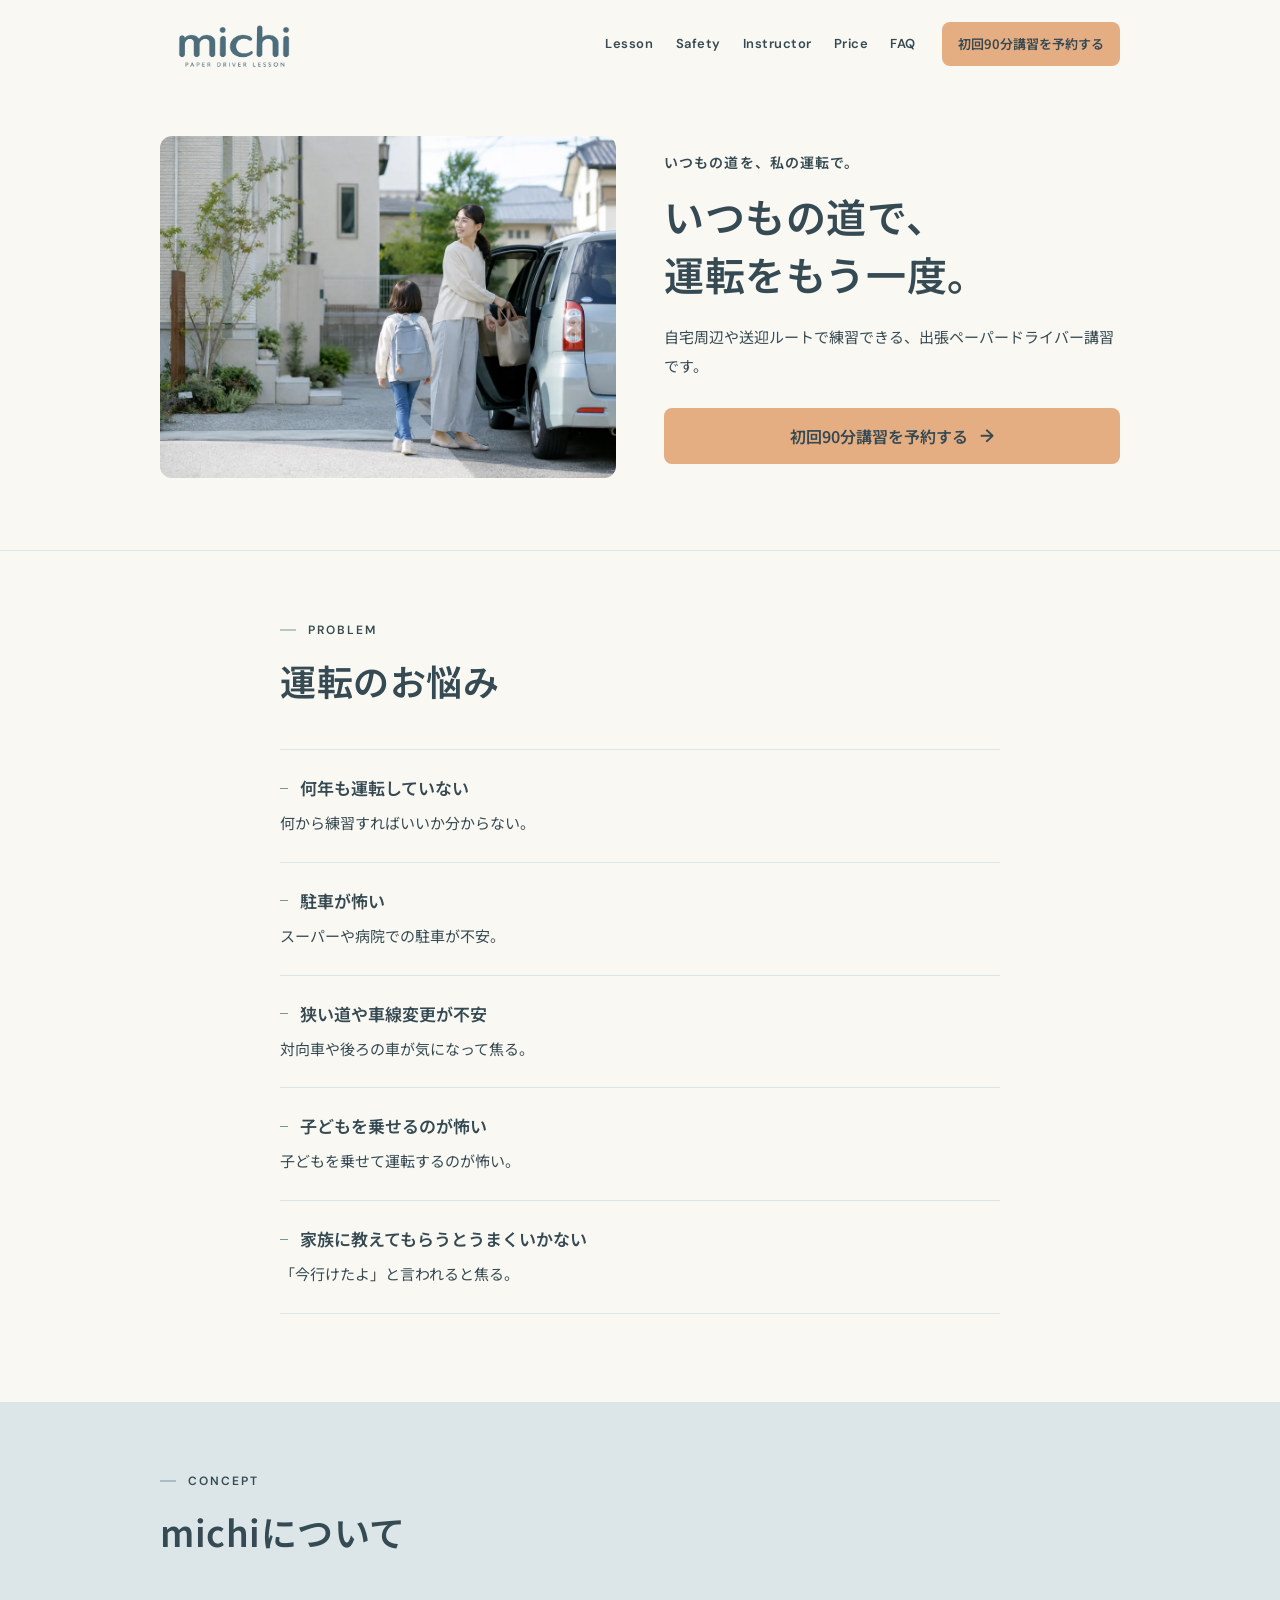
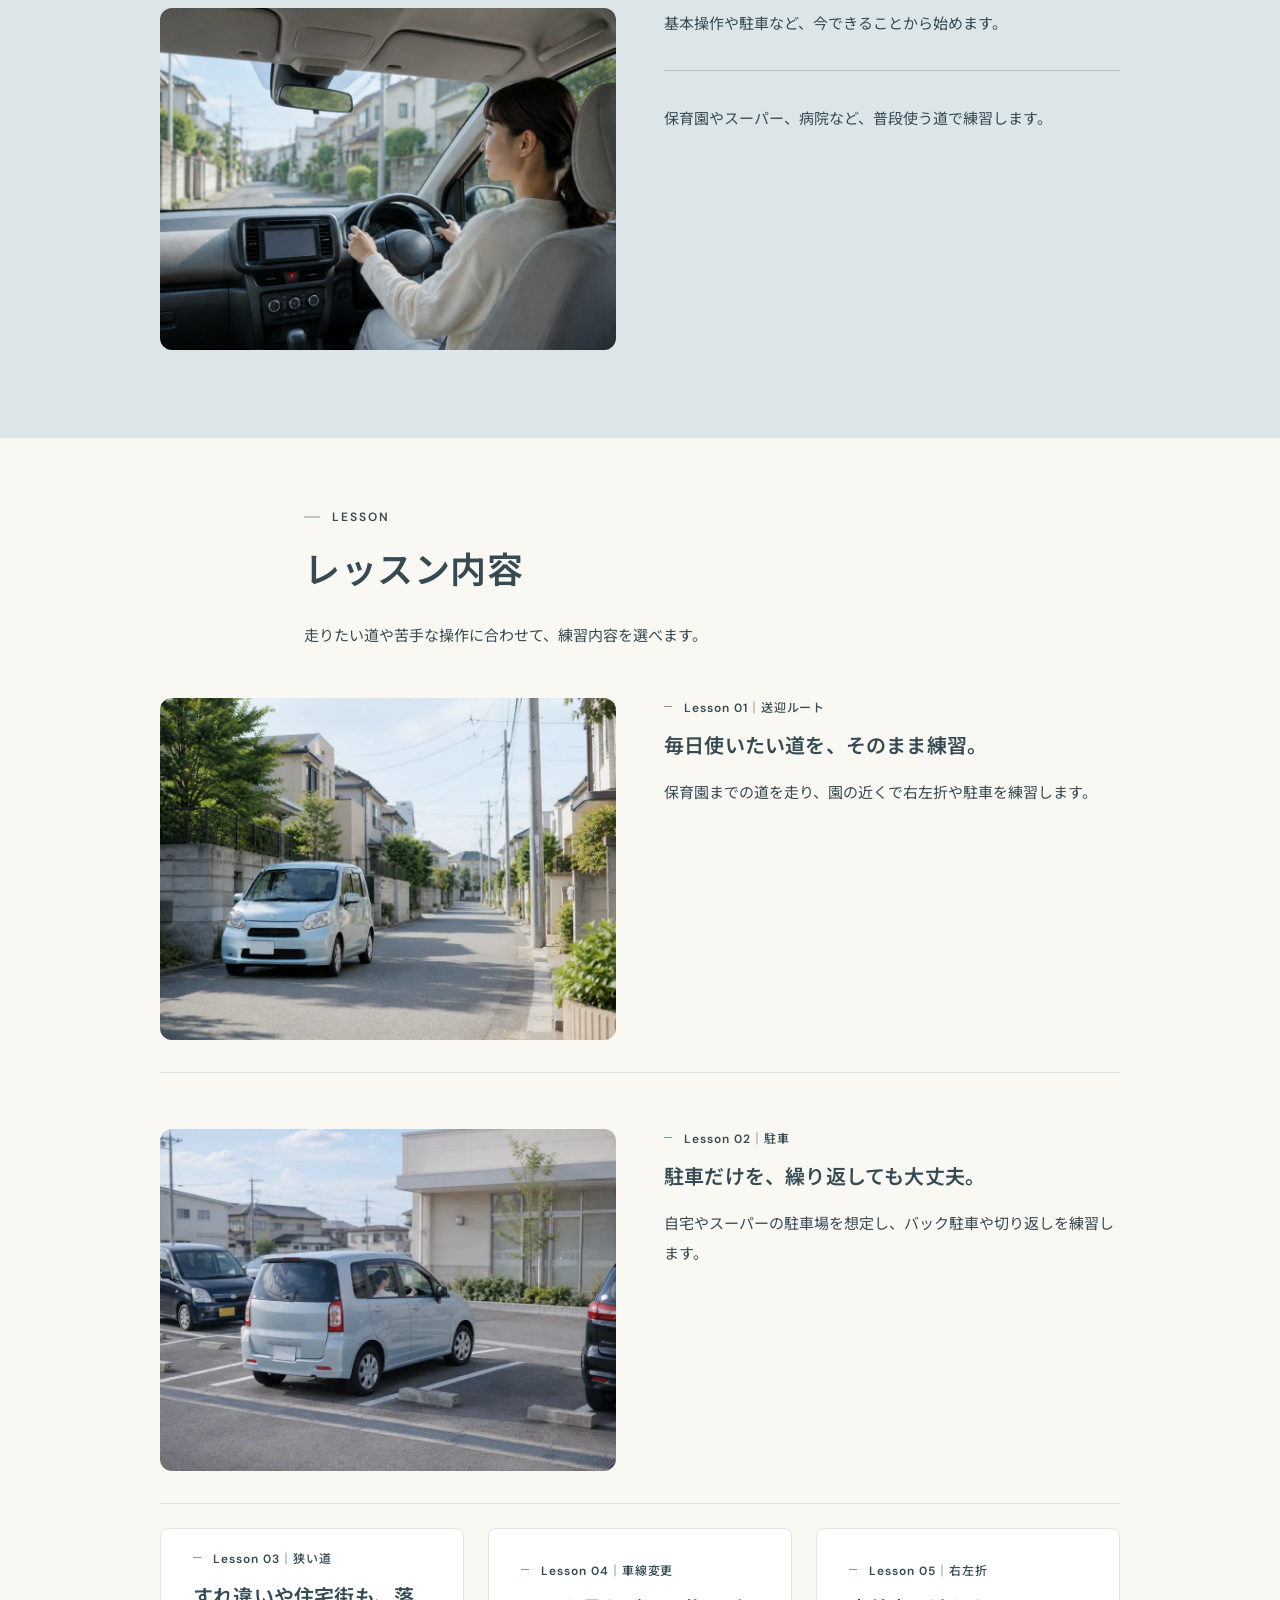
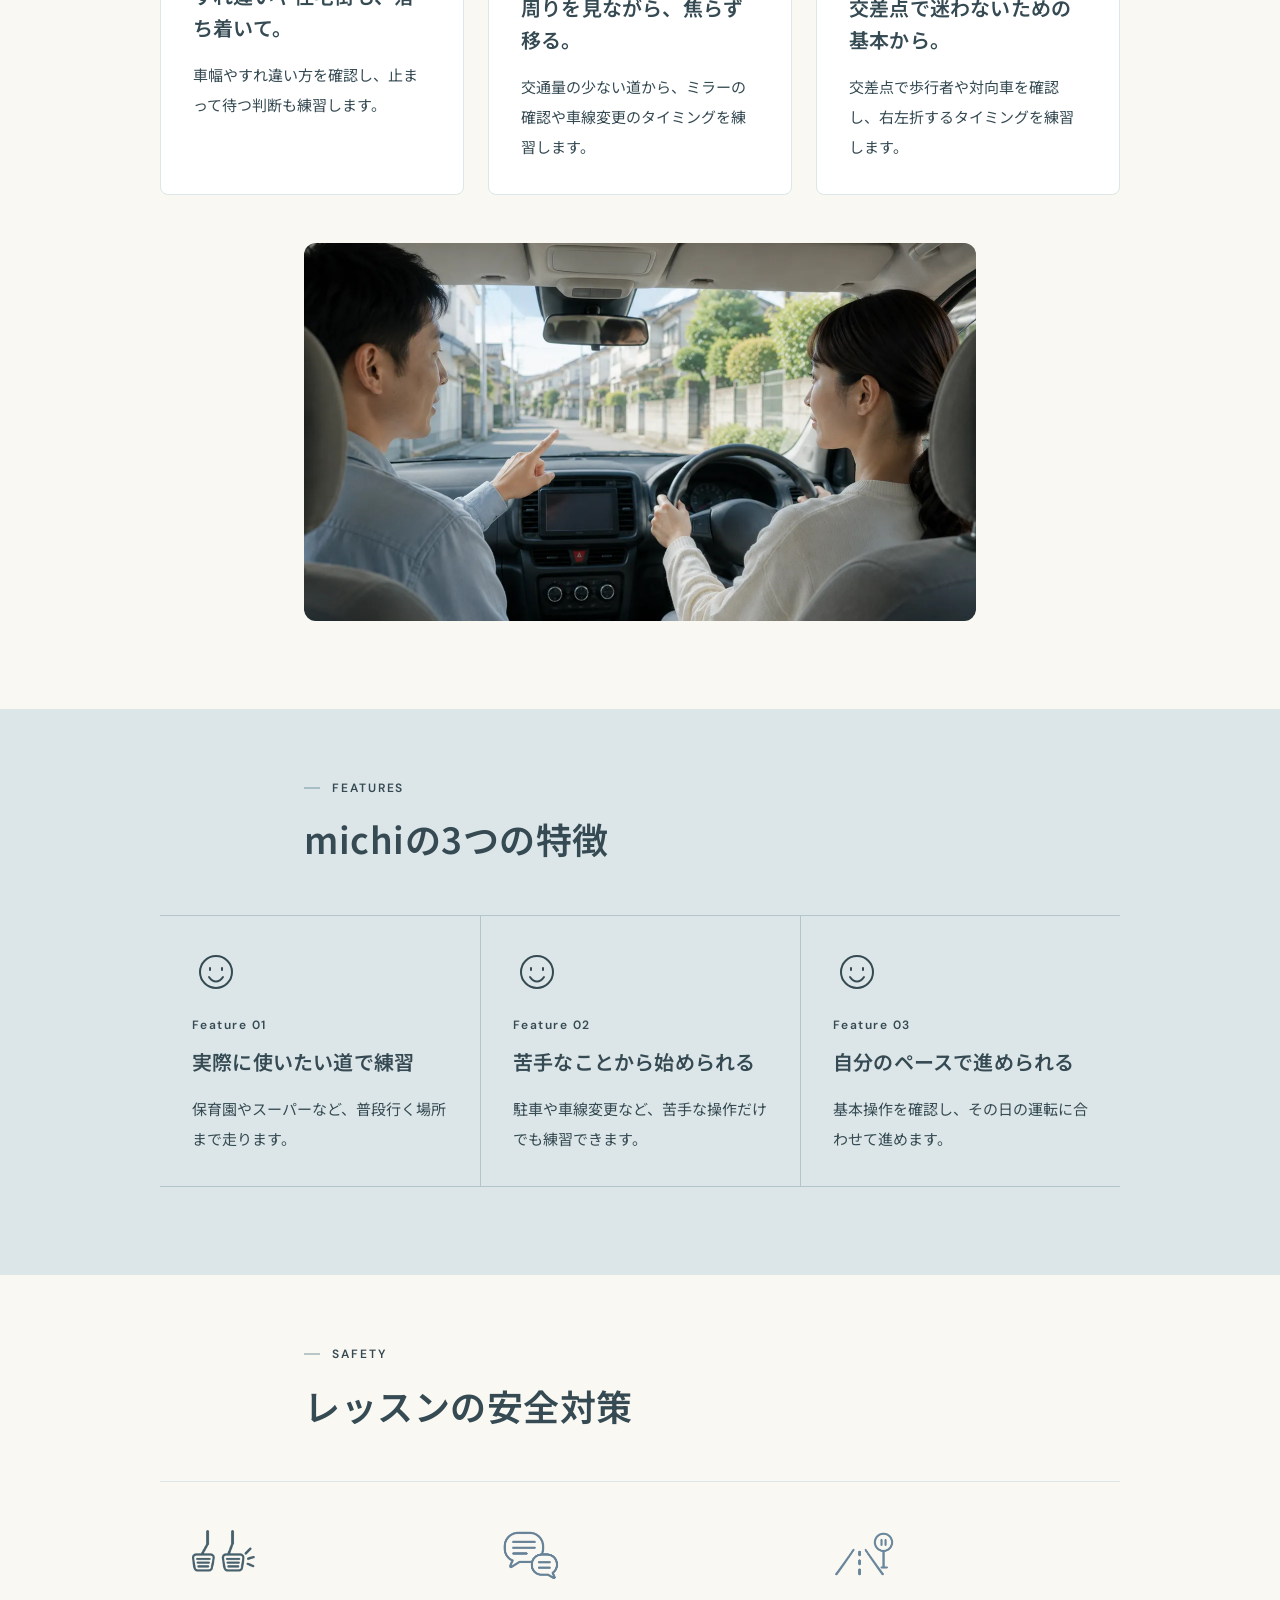
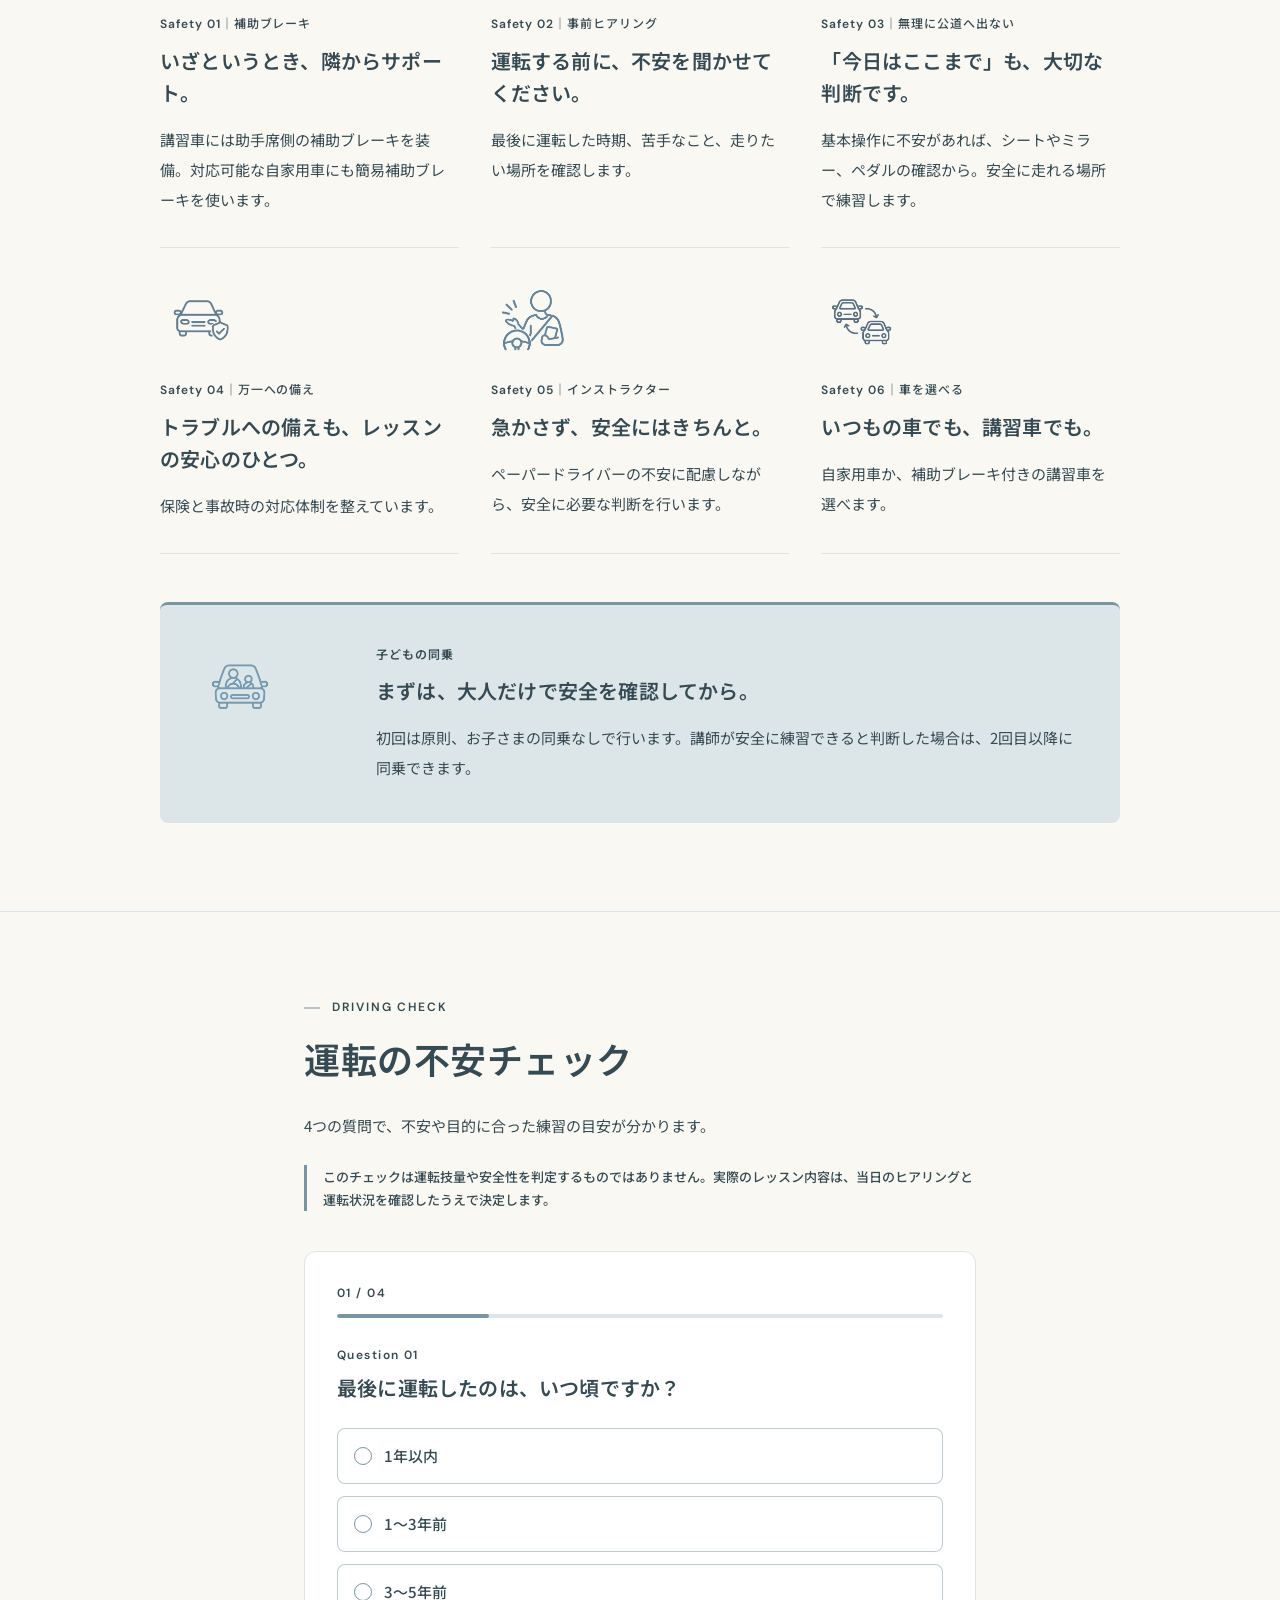
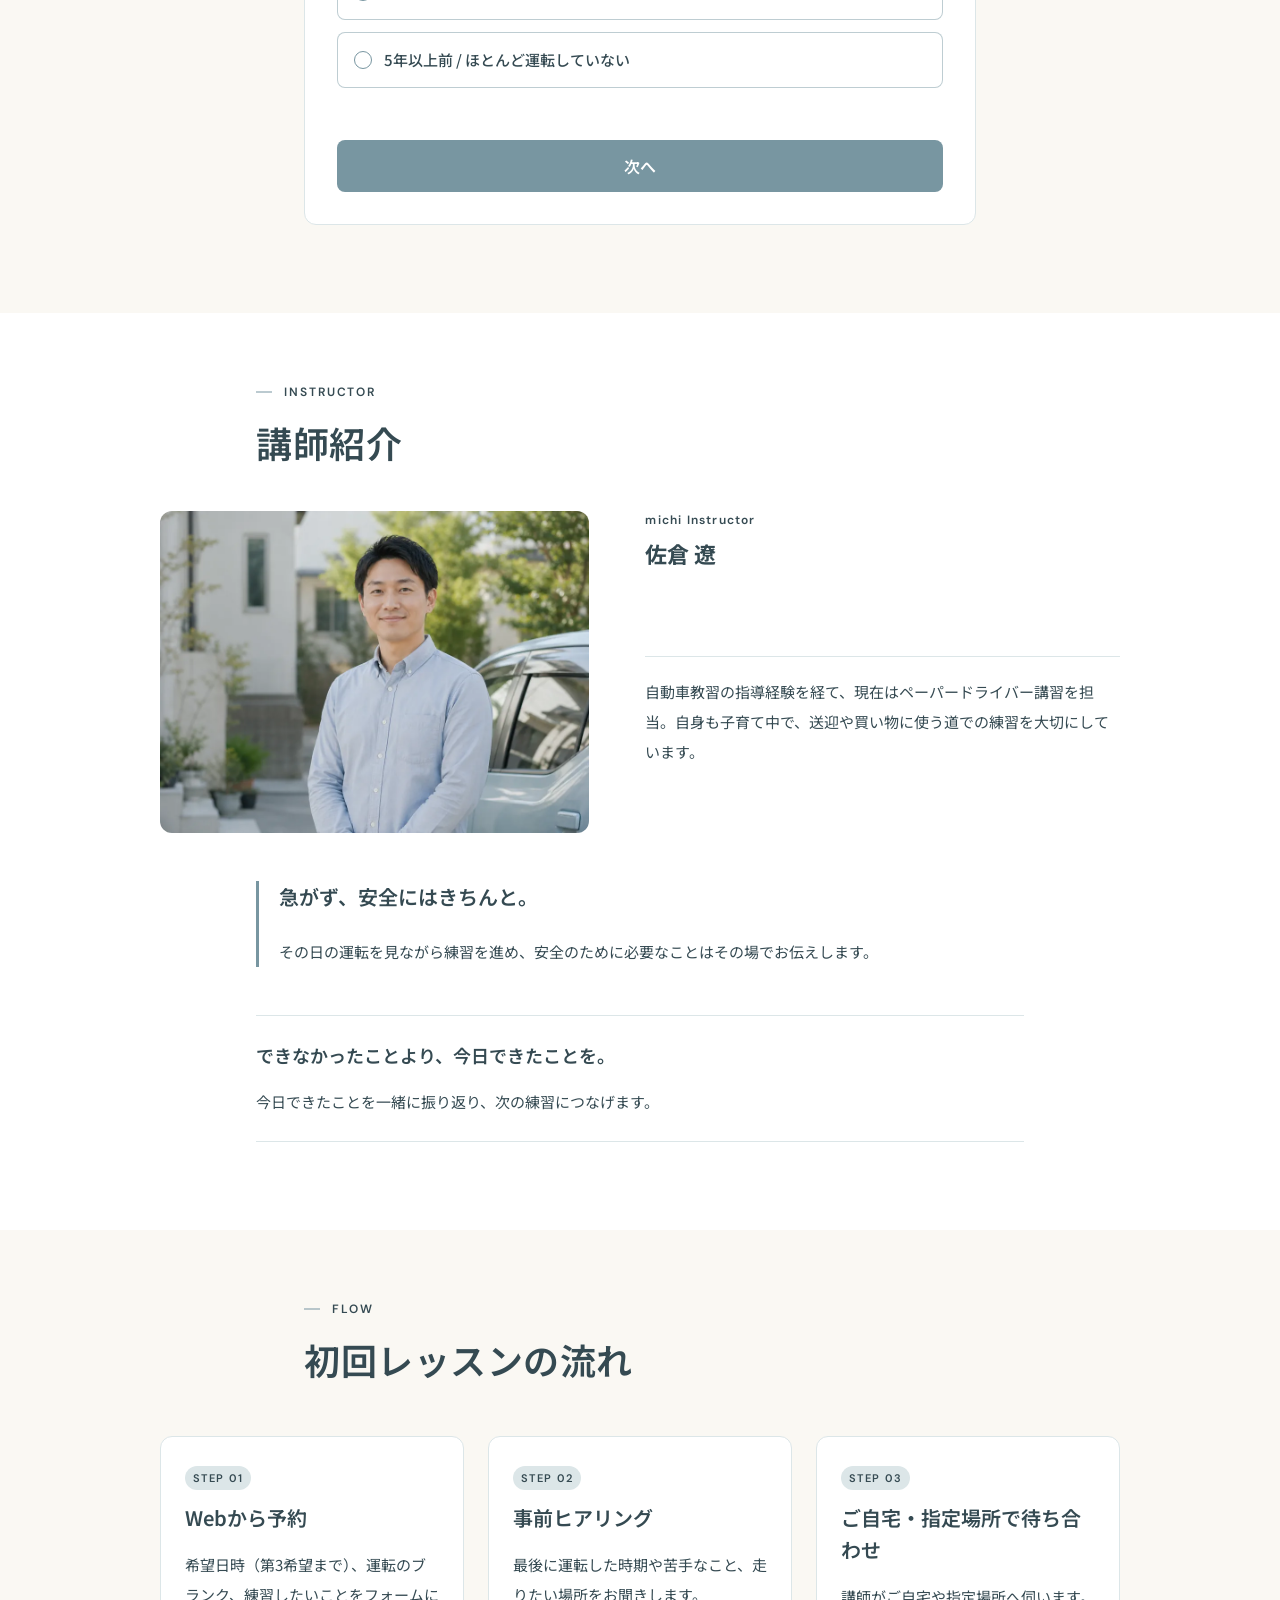
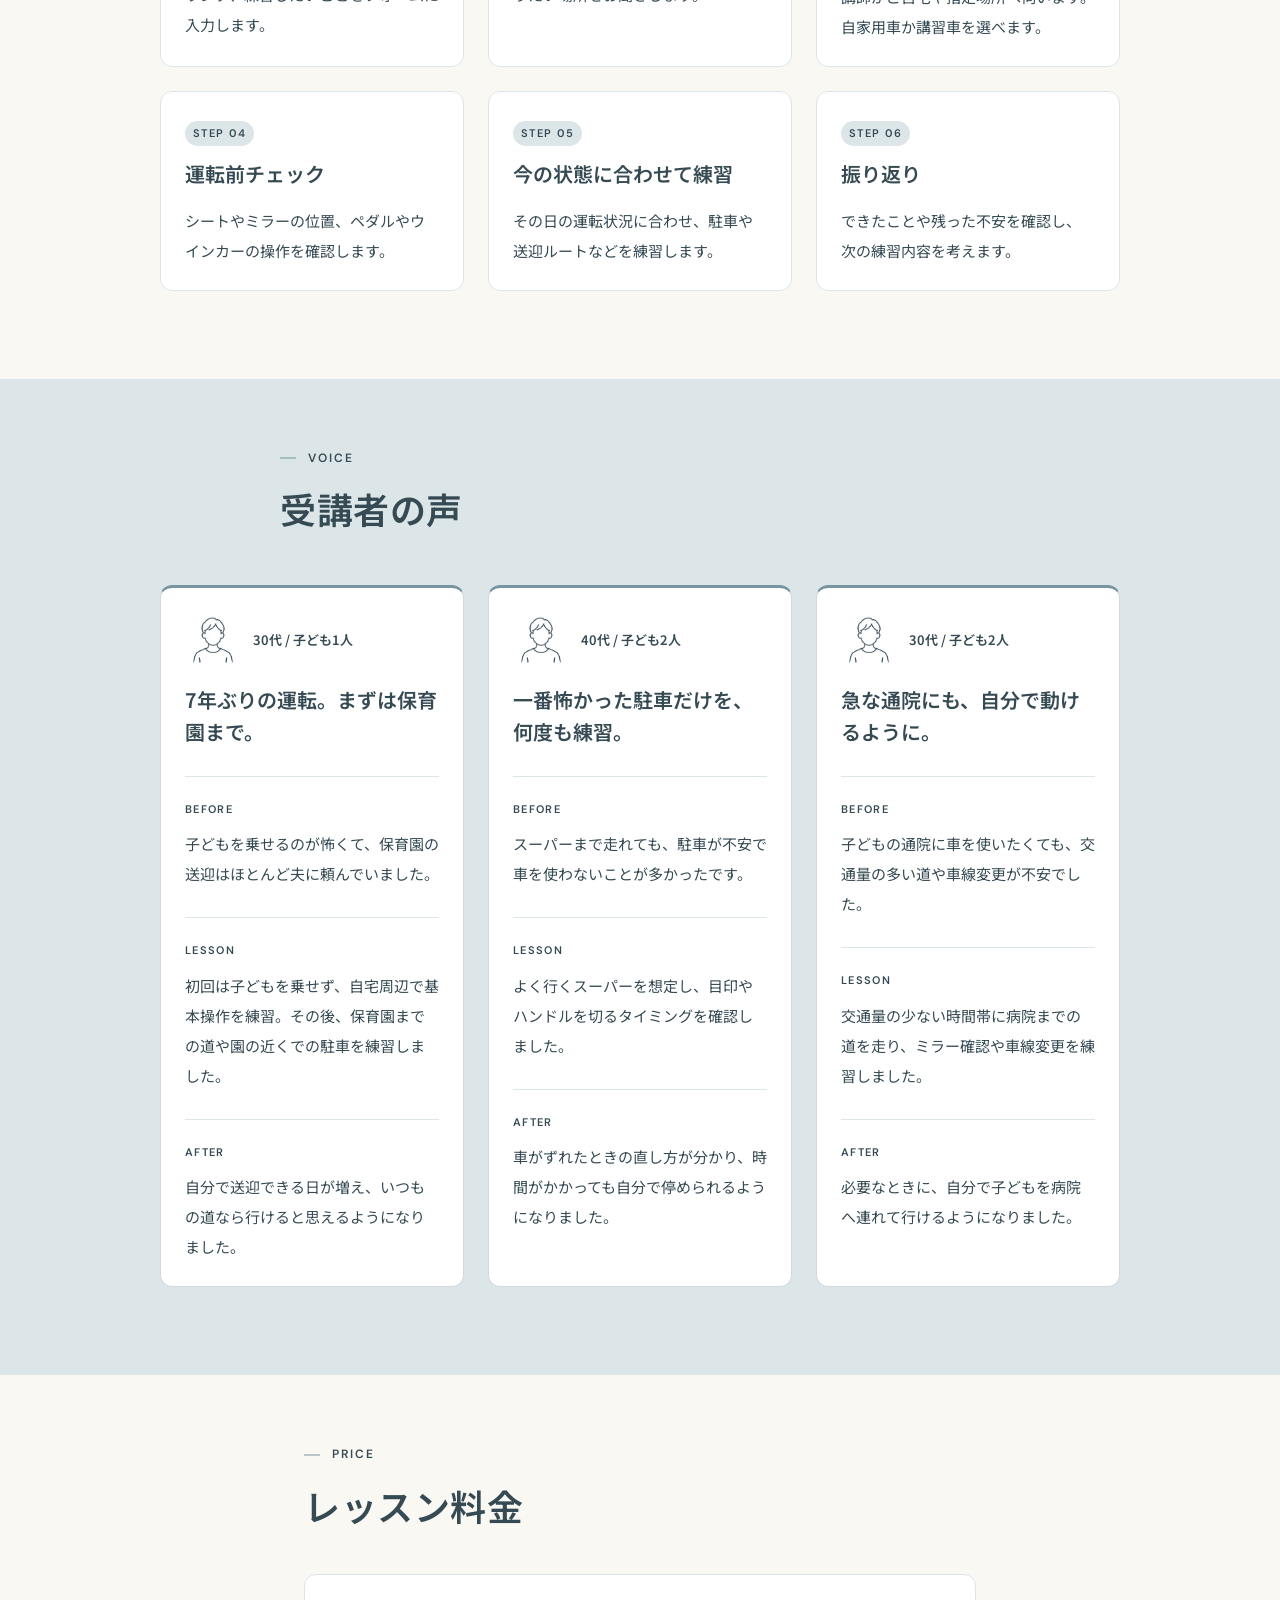
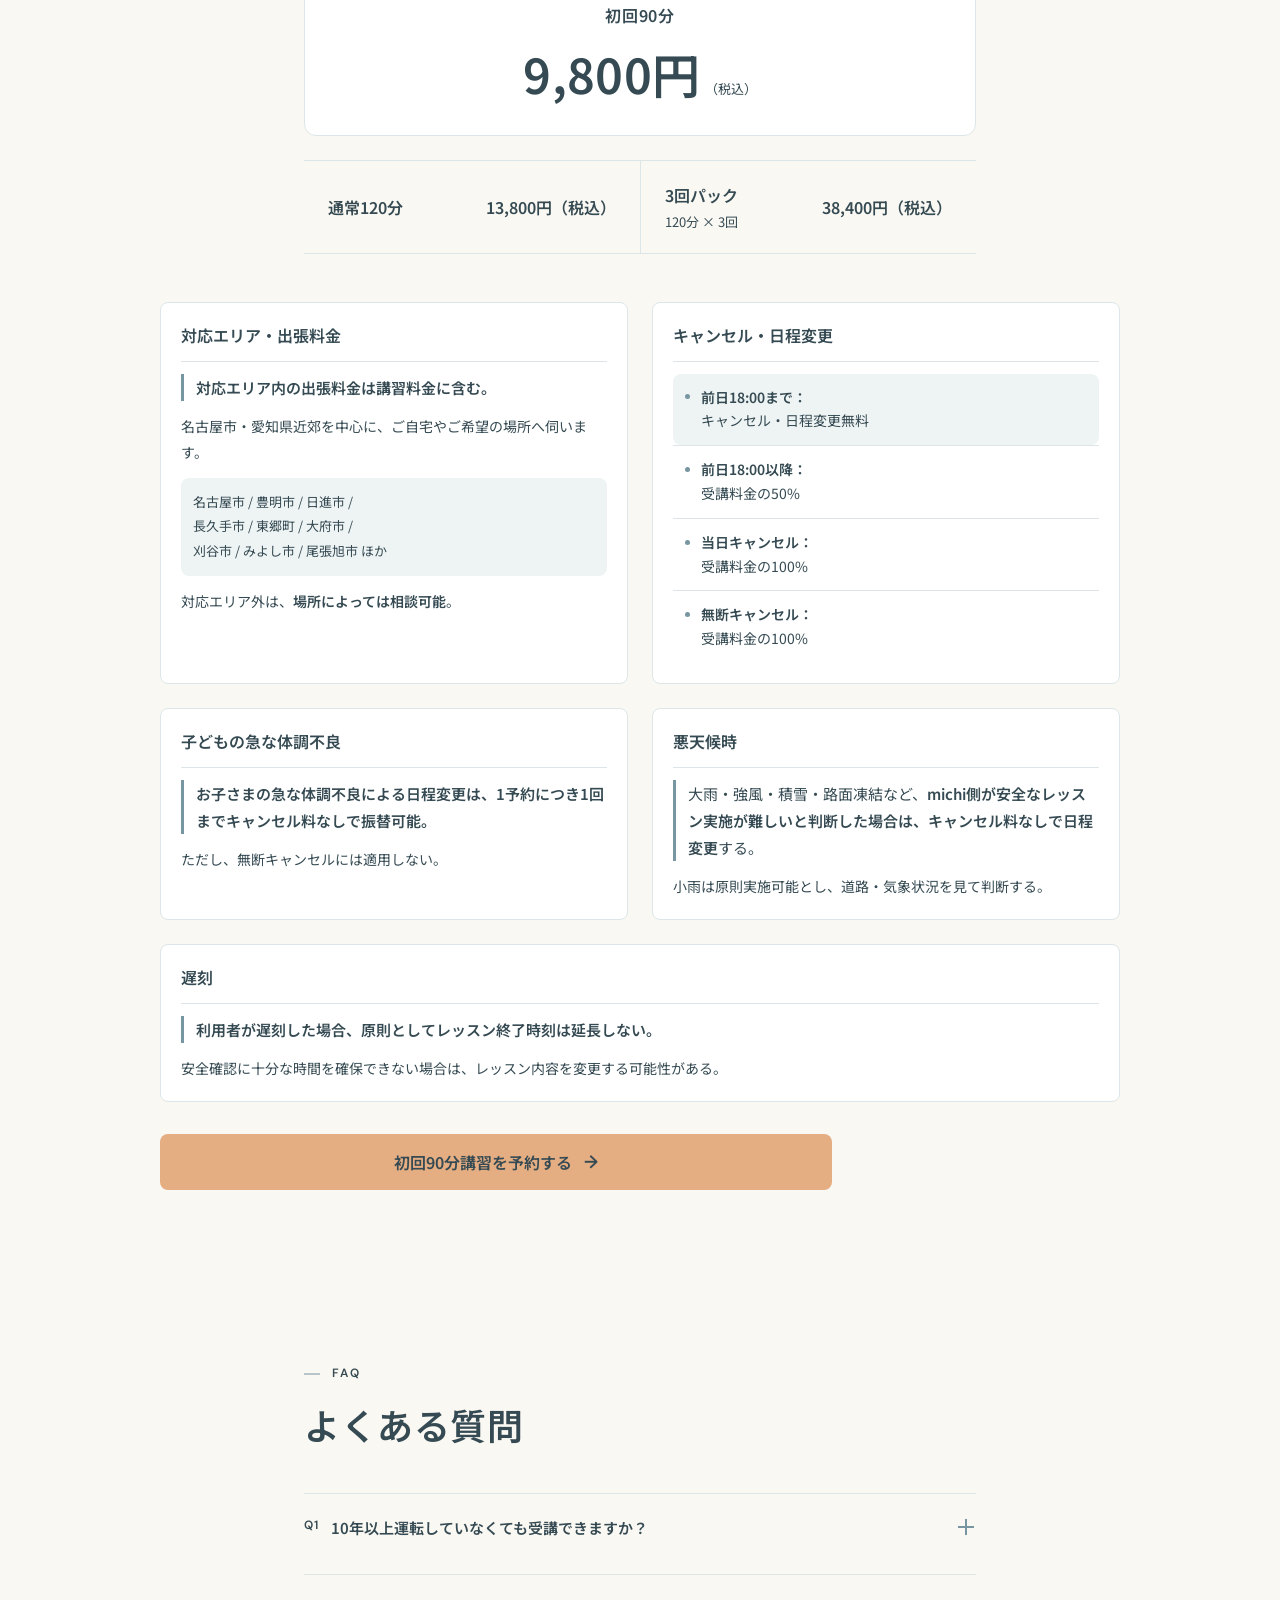
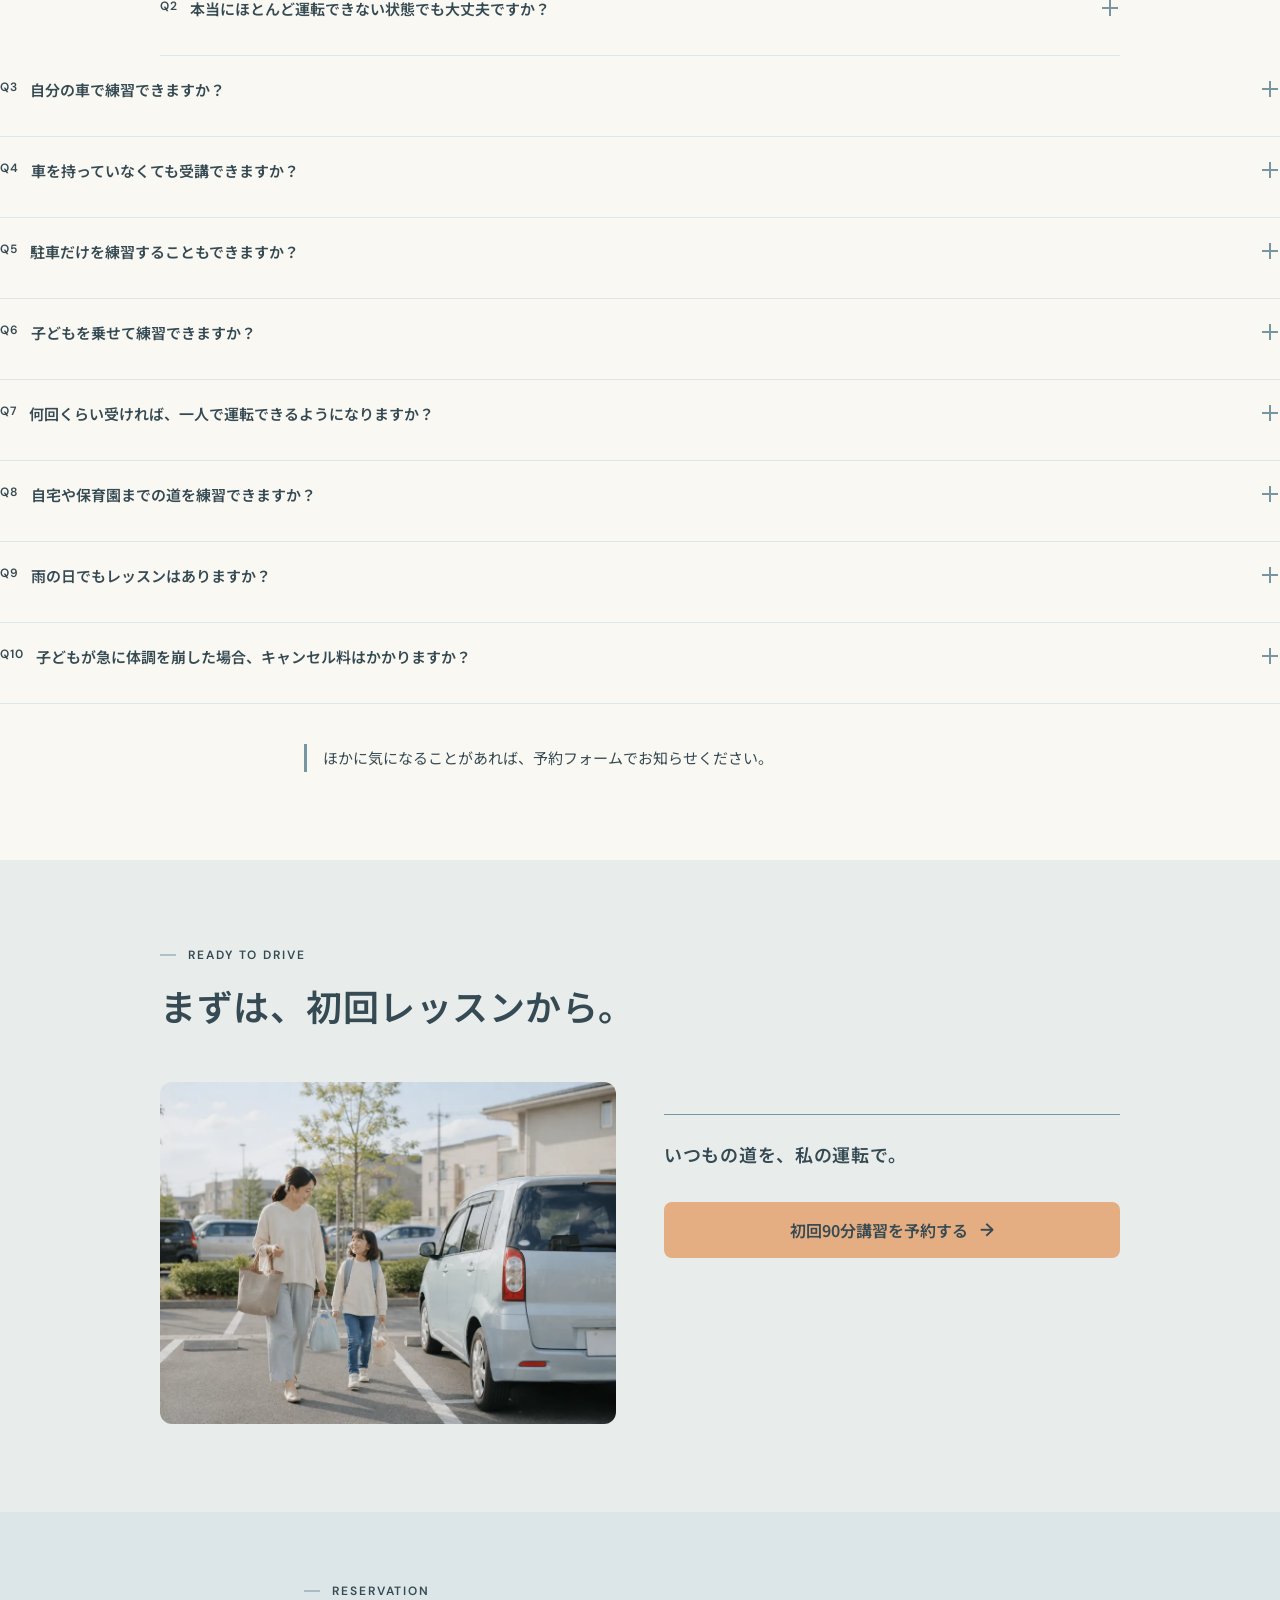
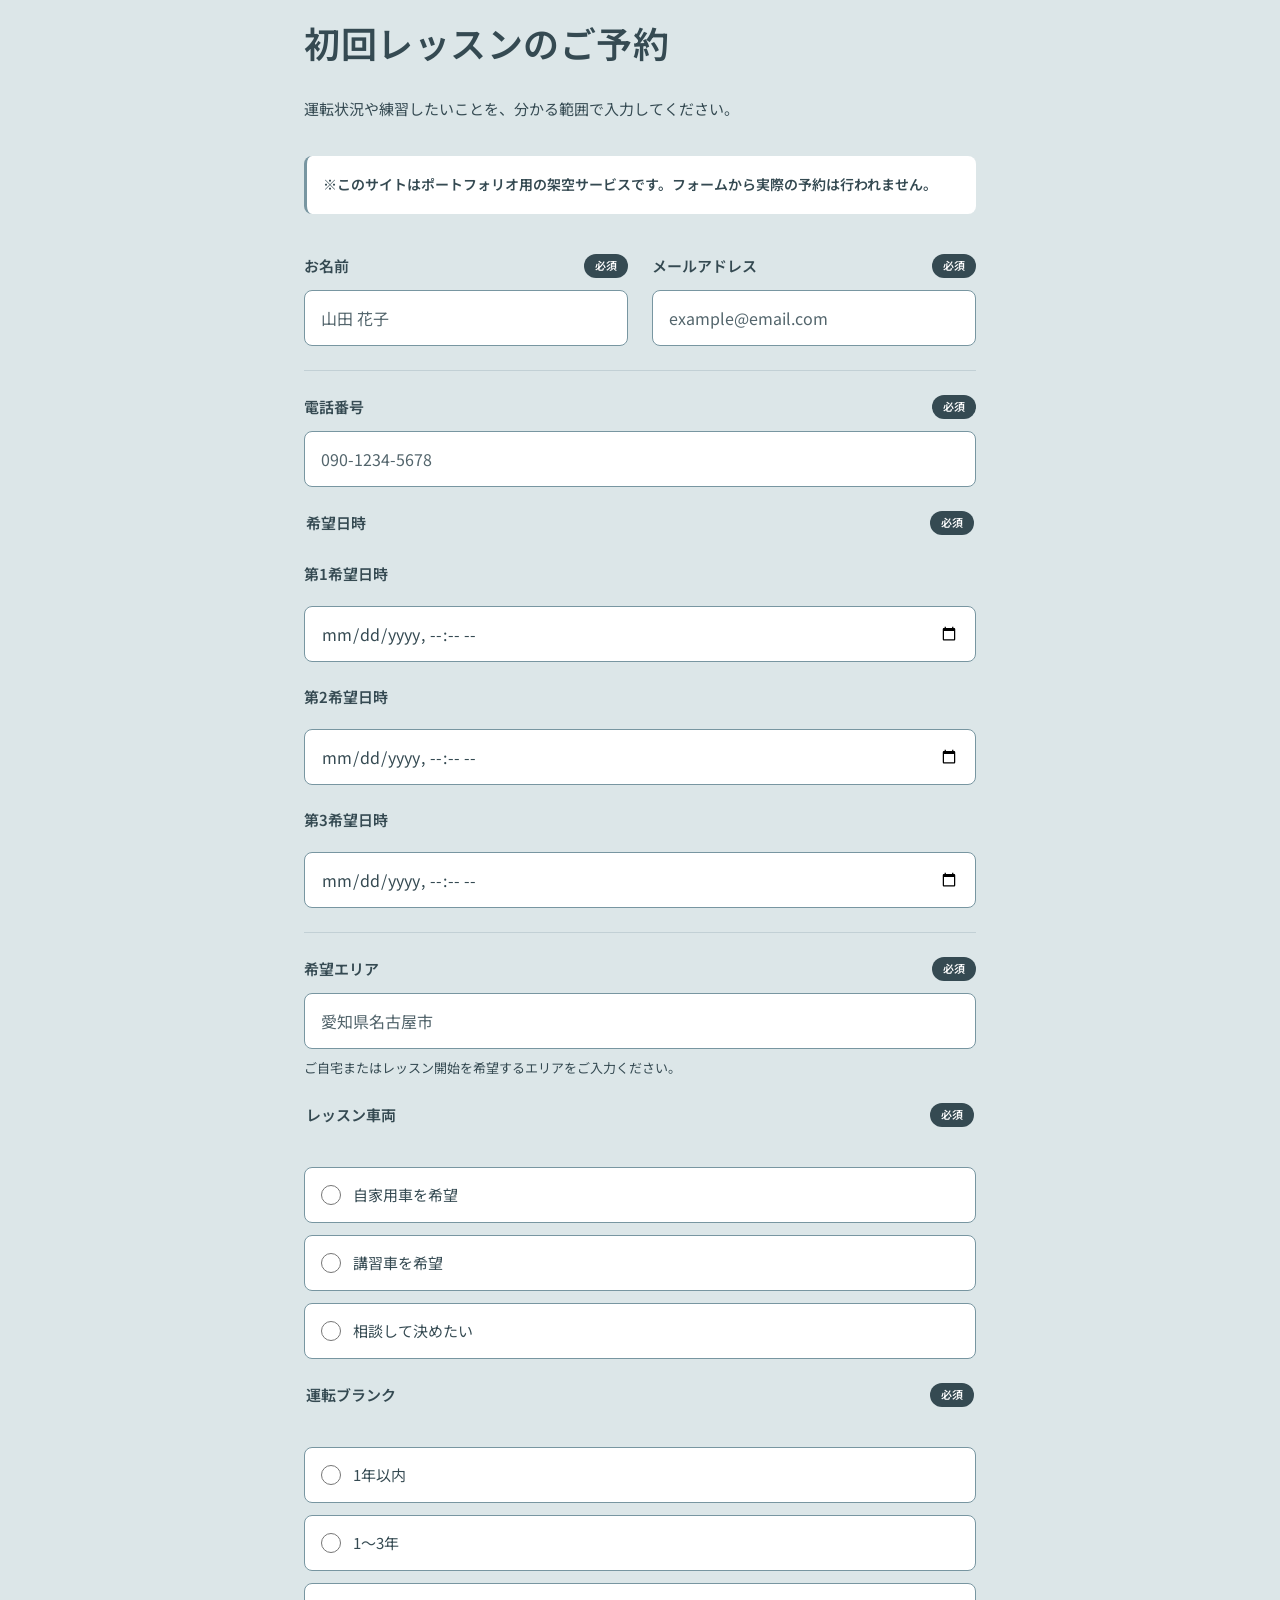
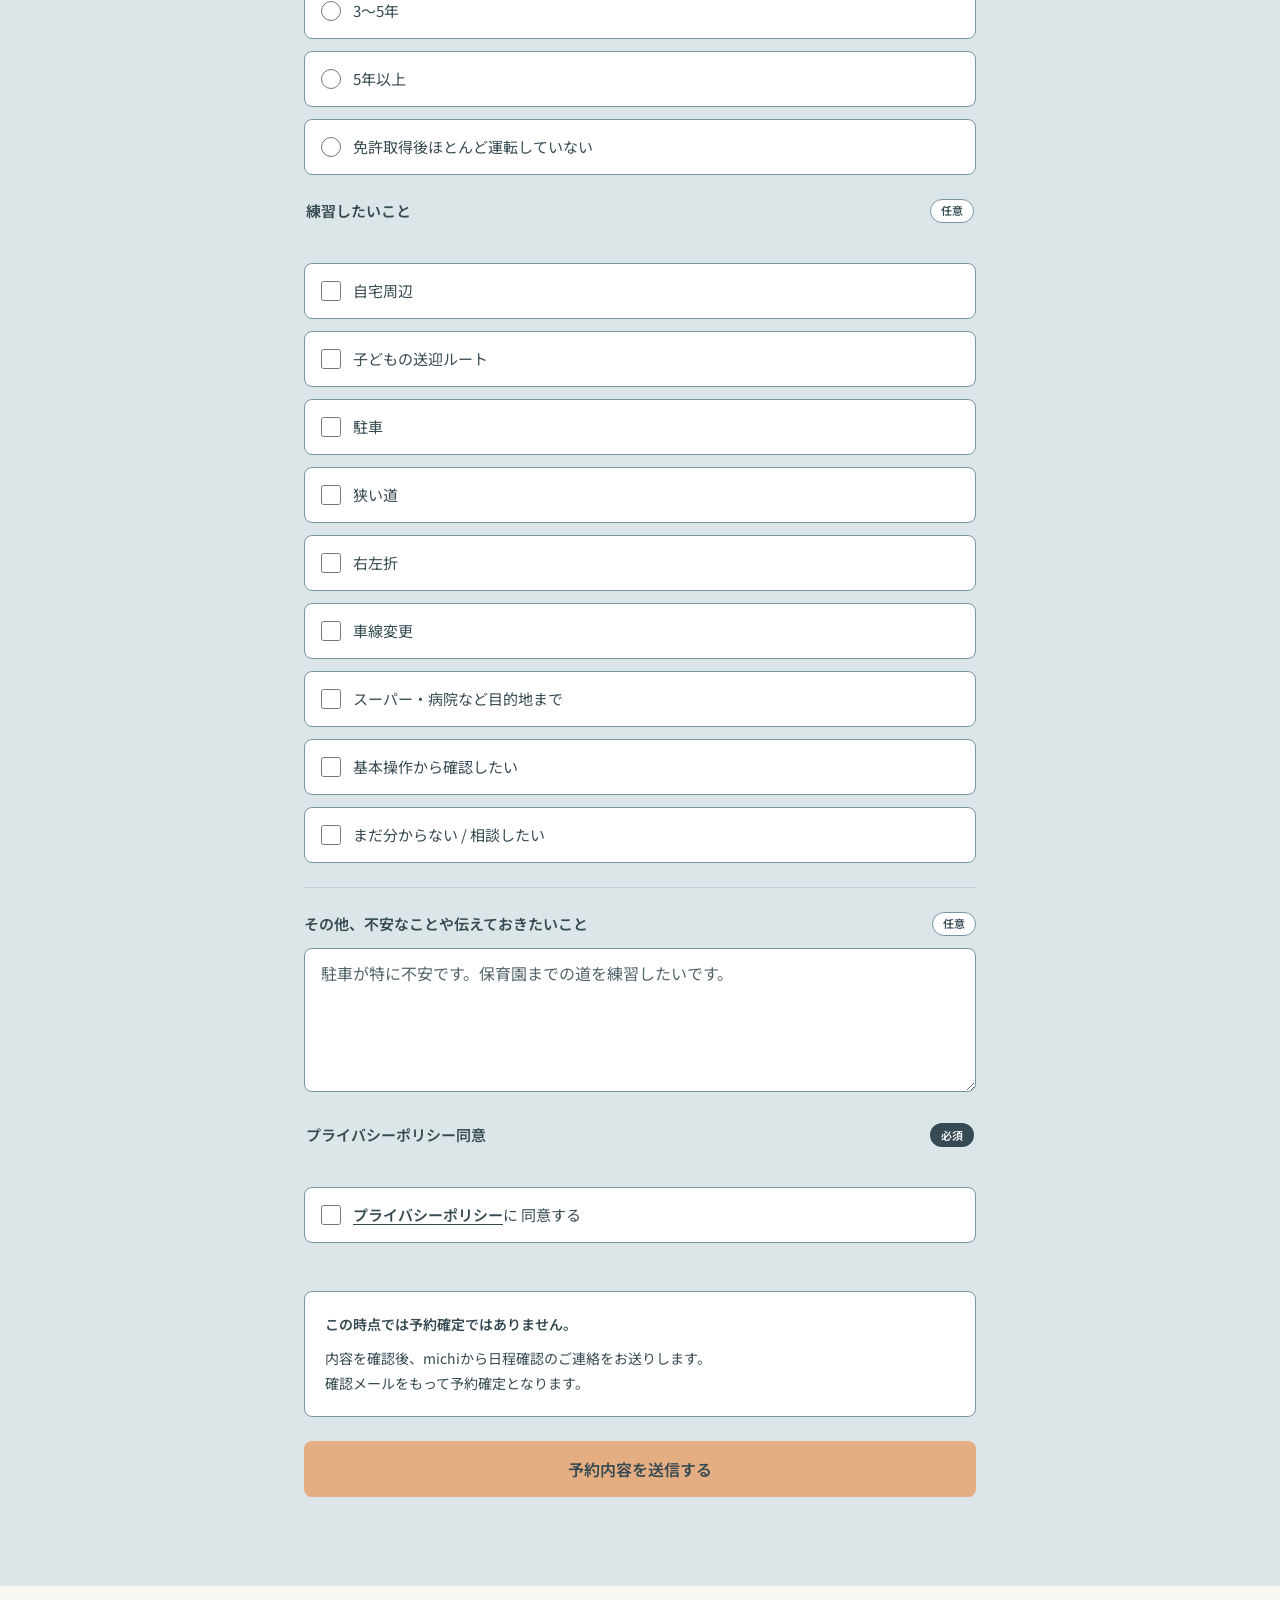
==== commit 6b1ee21c: "Simplify landing page copy" ====
--- a/index.html
+++ b/index.html
@@ -111,14 +111,10 @@
         <div class="container hero__content">
           <p class="hero__brand-message">いつもの道を、私の運転で。</p>
           <h1 id="hero-title" class="hero__title">
-            <span>子どもとの毎日に、</span>
-            <span>「私が運転する」<br class="hero__tablet-break" />という選択肢を。</span>
+            <span>いつもの道で、</span>
+            <span>運転をもう一度。</span>
           </h1>
-          <p class="hero__description">
-            免許はある。でも、久しぶりの運転はやっぱり怖い。<br>
-            michiは、自宅周辺やいつもの送迎ルートを使って、<br>
-            あなたのペースで練習できる出張型ペーパードライバー講習です。
-          </p>
+          <p class="hero__description">自宅周辺や送迎ルートで練習できる、出張ペーパードライバー講習です。</p>
           <a class="button button--primary" href="#reservation">
             <span>初回90分講習を予約する</span>
             <span class="button__arrow" aria-hidden="true">→</span>
@@ -130,45 +126,32 @@
         <div class="container">
           <header class="problem__header">
             <p class="problem__label section-label">PROBLEM</p>
-            <h2 id="problem-title" class="problem__title section-title">
-              運転したい気持ちはある。<br>
-              でも、怖さの方が先にくる。
-            </h2>
-            <div class="problem__intro">
-              <p>
-                免許はあるし、運転できたら便利なのも分かっている。<br>
-                それでも、久しぶりの運転を前にすると、なかなか一歩を踏み出せない。
-              </p>
-              <p>そんな不安は、特別なことではありません。</p>
-            </div>
+            <h2 id="problem-title" class="problem__title section-title">運転のお悩み</h2>
           </header>
 
           <ul class="problem__list">
             <li class="problem__item">
               <h3 class="problem__item-title">何年も運転していない</h3>
-              <p class="problem__item-text">どこから練習を始めればいいのか分からない。</p>
+              <p class="problem__item-text">何から練習すればいいか分からない。</p>
             </li>
             <li class="problem__item">
               <h3 class="problem__item-title">駐車が怖い</h3>
-              <p class="problem__item-text">スーパーや病院まで行けても、最後の駐車を考えると不安になる。</p>
+              <p class="problem__item-text">スーパーや病院での駐車が不安。</p>
             </li>
             <li class="problem__item">
               <h3 class="problem__item-title">狭い道や車線変更が不安</h3>
-              <p class="problem__item-text">対向車や後ろの車が気になって、焦ってしまいそう。</p>
+              <p class="problem__item-text">対向車や後ろの車が気になって焦る。</p>
             </li>
             <li class="problem__item">
               <h3 class="problem__item-title">子どもを乗せるのが怖い</h3>
-              <p class="problem__item-text">自分ひとりならまだしも、子どもを乗せると思うと余計に緊張する。</p>
+              <p class="problem__item-text">子どもを乗せて運転するのが怖い。</p>
             </li>
             <li class="problem__item">
               <h3 class="problem__item-title">家族に教えてもらうとうまくいかない</h3>
-              <p class="problem__item-text">「今行けたよ」と言われるほど、焦ってしまうこともある。</p>
+              <p class="problem__item-text">「今行けたよ」と言われると焦る。</p>
             </li>
           </ul>
 
-          <p class="problem__closing">
-            <strong>怖いままでも、大丈夫。<br>できるところから始められます。</strong>
-          </p>
         </div>
       </section>
 
@@ -176,7 +159,7 @@
         <div class="container">
           <header class="concept__header">
             <p class="concept__label section-label">CONCEPT</p>
-            <h2 id="concept-title" class="concept__title section-title">怖さをなくしてから、始めなくていい。</h2>
+            <h2 id="concept-title" class="concept__title section-title">michiについて</h2>
           </header>
 
           <div class="concept__media">
@@ -193,27 +176,13 @@
 
           <div class="concept__body">
             <div class="concept__intro">
-              <p>久しぶりの運転に不安があるのは、自然なことです。</p>
-              <p>
-                michiでは、最初から上手に運転することを目指しません。<br>
-                まずはシートやミラーの確認から。<br>
-                交通量の少ない道を走ることから。<br>
-                駐車だけを練習することから。
-              </p>
-              <p>今できることを確かめながら、少しずつ次へ進みます。</p>
+              <p>基本操作や駐車など、今できることから始めます。</p>
             </div>
 
             <div class="concept__text">
-              <p>
-                練習するのは、教習所のための道ではなく、<br>
-                保育園までの道、スーパーまでの道、病院までの道。
-              </p>
-              <p>あなたがこれから本当に使いたい、<strong>いつもの道</strong>です。</p>
+              <p>保育園やスーパー、病院など、普段使う道で練習します。</p>
             </div>
 
-            <p class="concept__closing">
-              <strong>運転を克服するためではなく、<br>必要なときに、自分で動ける日常のために。</strong>
-            </p>
           </div>
         </div>
       </section>
@@ -222,13 +191,9 @@
         <div class="container">
           <header class="lesson__header">
             <p class="lesson__label section-label">LESSON</p>
-            <h2 id="lesson-title" class="lesson__title section-title">いつもの道で、必要なことから。</h2>
+            <h2 id="lesson-title" class="lesson__title section-title">レッスン内容</h2>
             <div class="lesson__intro">
-              <p>michiのレッスンは、決まったコースを順番に進むものではありません。</p>
-              <p>
-                送迎、買い物、通院。<br>
-                これから実際に使いたい道や、今いちばん不安なことに合わせて練習します。
-              </p>
+              <p>走りたい道や苦手な操作に合わせて、練習内容を選べます。</p>
             </div>
           </header>
 
@@ -249,14 +214,7 @@
                 <p class="lesson-card__label"><span class="lesson-card__number">Lesson 01</span>｜送迎ルート</p>
                 <h3 class="lesson-card__title">毎日使いたい道を、そのまま練習。</h3>
                 <div class="lesson-card__text">
-                  <p>
-                    保育園や幼稚園、学校までの道など、<br>
-                    これから日常で使いたいルートを実際に走ります。
-                  </p>
-                  <p>
-                    曲がりにくい交差点や、混みやすい時間帯なども確認しながら、<br>
-                    「ここなら一人でも走れそう」を増やしていきます。
-                  </p>
+                  <p>保育園までの道を走り、園の近くで右左折や駐車を練習します。</p>
                 </div>
               </div>
             </article>
@@ -277,14 +235,7 @@
                 <p class="lesson-card__label"><span class="lesson-card__number">Lesson 02</span>｜駐車</p>
                 <h3 class="lesson-card__title">駐車だけを、繰り返しても大丈夫。</h3>
                 <div class="lesson-card__text">
-                  <p>
-                    自宅やスーパー、病院など、<br>
-                    普段使う場所を想定して駐車を練習できます。
-                  </p>
-                  <p>
-                    一度でうまく入れることより、<br>
-                    どこを見て、いつハンドルを切るかを少しずつ確認します。
-                  </p>
+                  <p>自宅やスーパーの駐車場を想定し、バック駐車や切り返しを練習します。</p>
                 </div>
               </div>
             </article>
@@ -293,11 +244,7 @@
               <p class="lesson-card__label"><span class="lesson-card__number">Lesson 03</span>｜狭い道</p>
               <h3 class="lesson-card__title">すれ違いや住宅街も、落ち着いて。</h3>
               <div class="lesson-card__text">
-                <p>
-                  対向車との距離や、どこで待てばいいかなど、<br>
-                  住宅街ならではの不安を一緒に確認します。
-                </p>
-                <p>無理に進まず、止まる・待つ判断も練習のひとつです。</p>
+                <p>車幅やすれ違い方を確認し、止まって待つ判断も練習します。</p>
               </div>
             </article>
 
@@ -305,11 +252,7 @@
               <p class="lesson-card__label"><span class="lesson-card__number">Lesson 04</span>｜車線変更</p>
               <h3 class="lesson-card__title">周りを見ながら、焦らず移る。</h3>
               <div class="lesson-card__text">
-                <p>
-                  ミラーの見方、ウインカーのタイミング、<br>
-                  後続車との距離などを一つずつ確認します。
-                </p>
-                <p>交通量の少ない道から始め、慣れてから次へ進みます。</p>
+                <p>交通量の少ない道から、ミラーの確認や車線変更のタイミングを練習します。</p>
               </div>
             </article>
 
@@ -317,11 +260,7 @@
               <p class="lesson-card__label"><span class="lesson-card__number">Lesson 05</span>｜右左折</p>
               <h3 class="lesson-card__title">交差点で迷わないための基本から。</h3>
               <div class="lesson-card__text">
-                <p>
-                  歩行者、自転車、対向車など、<br>
-                  見る場所と順番を整理しながら練習します。
-                </p>
-                <p>「何を見ればいいか」が分かると、運転中の焦りも減らしていけます。</p>
+                <p>交差点で歩行者や対向車を確認し、右左折するタイミングを練習します。</p>
               </div>
             </article>
           </div>
@@ -338,9 +277,6 @@
             >
           </div>
 
-          <p class="lesson__closing">
-            <strong>全部できるようになってから、日常で運転するのではなく。<br>日常で必要なことから、ひとつずつ。</strong>
-          </p>
         </div>
       </section>
 
@@ -348,16 +284,7 @@
         <div class="container">
           <header class="features__header">
             <p class="features__label section-label">FEATURES</p>
-            <h2 id="features-title" class="features__title section-title">
-              あなたの毎日に合わせた、<br class="features__tablet-break" />3つのレッスン設計。
-            </h2>
-            <div class="features__intro">
-              <p>運転の不安も、使いたい道も、人それぞれ。</p>
-              <p>
-                michiでは、決まったコースに合わせるのではなく、<br>
-                今のあなたと、これからの暮らしに合わせてレッスンを組み立てます。
-              </p>
-            </div>
+            <h2 id="features-title" class="features__title section-title">michiの3つの特徴</h2>
           </header>
 
           <ul class="features__list">
@@ -379,10 +306,7 @@
               </svg>
               <p class="features__item-label">Feature 01</p>
               <h3 class="features__item-title">実際に使いたい道で練習</h3>
-              <p class="features__item-text">
-                保育園までの送迎ルート、よく行くスーパー、病院までの道。<br>
-                教習所のためではなく、これから本当に使いたい道を練習します。
-              </p>
+              <p class="features__item-text">保育園やスーパーなど、普段行く場所まで走ります。</p>
             </li>
 
             <li class="features__item">
@@ -403,10 +327,7 @@
               </svg>
               <p class="features__item-label">Feature 02</p>
               <h3 class="features__item-title">苦手なことから始められる</h3>
-              <p class="features__item-text">
-                駐車だけ。狭い道だけ。車線変更だけ。<br>
-                今いちばん不安なことを優先して、必要な部分から練習できます。
-              </p>
+              <p class="features__item-text">駐車や車線変更など、苦手な操作だけでも練習できます。</p>
             </li>
 
             <li class="features__item">
@@ -427,16 +348,10 @@
               </svg>
               <p class="features__item-label">Feature 03</p>
               <h3 class="features__item-title">自分のペースで進められる</h3>
-              <p class="features__item-text">
-                いきなり難しい道へ出る必要はありません。<br>
-                今できることを確認しながら、次のステップへ進みます。
-              </p>
+              <p class="features__item-text">基本操作を確認し、その日の運転に合わせて進めます。</p>
             </li>
           </ul>
 
-          <p class="features__closing">
-            <strong>決まった順番より、あなたに必要な順番で。</strong>
-          </p>
         </div>
       </section>
 
@@ -444,21 +359,7 @@
         <div class="container">
           <header class="safety__header">
             <p class="safety__label section-label">SAFETY</p>
-            <h2 id="safety-title" class="safety__title section-title">
-              久しぶりの運転だからこそ、<br>
-              安心して始められる準備を。
-            </h2>
-            <div class="safety__intro">
-              <p>
-                「もし操作を間違えたら」<br>
-                「いきなり公道を走るのは怖い」
-              </p>
-              <p>そんな不安がある状態で、無理に運転を始める必要はありません。</p>
-              <p>
-                michiでは、今の運転レベルを確認しながら、<br>
-                安全を優先してレッスンを進めます。
-              </p>
-            </div>
+            <h2 id="safety-title" class="safety__title section-title">レッスンの安全対策</h2>
           </header>
 
           <ul class="safety__list">
@@ -475,11 +376,7 @@
               <p class="safety__item-label"><span class="safety__item-number">Safety 01</span>｜補助ブレーキ</p>
               <h3 class="safety__item-title">いざというとき、隣からサポート。</h3>
               <div class="safety__item-text">
-                <p>
-                  講習車には助手席側の補助ブレーキを装備。<br>
-                  自家用車でのレッスンも、対応可能な車両には簡易補助ブレーキを使用します。
-                </p>
-                <p>インストラクターが必要に応じて安全をサポートできる状態で練習します。</p>
+                <p>講習車には助手席側の補助ブレーキを装備。対応可能な自家用車にも簡易補助ブレーキを使います。</p>
               </div>
             </li>
 
@@ -496,14 +393,7 @@
               <p class="safety__item-label"><span class="safety__item-number">Safety 02</span>｜事前ヒアリング</p>
               <h3 class="safety__item-title">運転する前に、不安を聞かせてください。</h3>
               <div class="safety__item-text">
-                <p>
-                  最後に運転した時期や、苦手なこと、<br>
-                  これから走れるようになりたい場所を事前に確認します。
-                </p>
-                <p>
-                  最初から決まった内容を始めるのではなく、<br>
-                  今の状態を知るところからレッスンを始めます。
-                </p>
+                <p>最後に運転した時期、苦手なこと、走りたい場所を確認します。</p>
               </div>
             </li>
 
@@ -520,14 +410,7 @@
               <p class="safety__item-label"><span class="safety__item-number">Safety 03</span>｜無理に公道へ出ない</p>
               <h3 class="safety__item-title">「今日はここまで」も、大切な判断です。</h3>
               <div class="safety__item-text">
-                <p>
-                  基本操作に不安がある場合は、<br>
-                  シート・ミラー・ペダルの確認などからスタート。
-                </p>
-                <p>
-                  安全上難しいと判断した場合は、<br>
-                  無理に交通量の多い道や希望ルートへ進むことはありません。
-                </p>
+                <p>基本操作に不安があれば、シートやミラー、ペダルの確認から。安全に走れる場所で練習します。</p>
               </div>
             </li>
 
@@ -544,10 +427,7 @@
               <p class="safety__item-label"><span class="safety__item-number">Safety 04</span>｜万一への備え</p>
               <h3 class="safety__item-title">トラブルへの備えも、レッスンの安心のひとつ。</h3>
               <div class="safety__item-text">
-                <p>
-                  講習中の万一に備え、<br>
-                  保険・事故時の対応体制を整えたうえでレッスンを行います。
-                </p>
+                <p>保険と事故時の対応体制を整えています。</p>
               </div>
             </li>
 
@@ -564,11 +444,7 @@
               <p class="safety__item-label"><span class="safety__item-number">Safety 05</span>｜インストラクター</p>
               <h3 class="safety__item-title">急かさず、安全にはきちんと。</h3>
               <div class="safety__item-text">
-                <p>
-                  ペーパードライバーへの指導を前提に、<br>
-                  怖さや苦手意識を否定せずサポートします。
-                </p>
-                <p>一方で、安全に関わる場面では必要な判断をしっかり行います。</p>
+                <p>ペーパードライバーの不安に配慮しながら、安全に必要な判断を行います。</p>
               </div>
             </li>
 
@@ -585,11 +461,7 @@
               <p class="safety__item-label"><span class="safety__item-number">Safety 06</span>｜車を選べる</p>
               <h3 class="safety__item-title">いつもの車でも、講習車でも。</h3>
               <div class="safety__item-text">
-                <p>
-                  日常で使う自家用車に慣れたい方は自家用車で。<br>
-                  まずは講習車から始めたい方は、補助ブレーキ付き講習車で。
-                </p>
-                <p>今の状況に合わせて選べます。</p>
+                <p>自家用車か、補助ブレーキ付きの講習車を選べます。</p>
               </div>
             </li>
           </ul>
@@ -607,17 +479,10 @@
             <p class="safety__child-label">子どもの同乗</p>
             <h3 class="safety__child-title">まずは、大人だけで安全を確認してから。</h3>
             <div class="safety__child-text">
-              <p>初回レッスンは、原則としてお子さまの同乗なしで行います。</p>
-              <p>
-                運転状況を確認し、安全上問題ないとインストラクターが判断した場合は、<br>
-                2回目以降、お子さまを乗せた送迎練習にも対応します。
-              </p>
+              <p>初回は原則、お子さまの同乗なしで行います。講師が安全に練習できると判断した場合は、2回目以降に同乗できます。</p>
             </div>
           </div>
 
-          <p class="safety__closing">
-            <strong>安心は、「大丈夫」と言い切ることではなく、<br>無理をしない仕組みを用意することから。</strong>
-          </p>
         </div>
       </section>
 
@@ -625,16 +490,9 @@
         <div class="container">
           <header class="driving-check__header">
             <p class="driving-check__label section-label">DRIVING CHECK</p>
-            <h2 id="driving-check-title" class="driving-check__title section-title">
-              今の不安から、<br>
-              最初の練習を見つけよう。
-            </h2>
+            <h2 id="driving-check-title" class="driving-check__title section-title">運転の不安チェック</h2>
             <div class="driving-check__intro">
-              <p>久しぶりの運転で、何から始めればいいか分からなくても大丈夫。</p>
-              <p>
-                4つの質問から、今の不安や目的に合いそうな<br>
-                <strong>「最初の練習」</strong>を確認できます。
-              </p>
+              <p>4つの質問で、不安や目的に合った練習の目安が分かります。</p>
             </div>
             <p id="driving-check-note" class="driving-check__note">
               <strong>このチェックは運転技量や安全性を判定するものではありません。実際のレッスン内容は、当日のヒアリングと運転状況を確認したうえで決定します。</strong>
@@ -915,19 +773,7 @@
         <div class="container">
           <header class="instructor__header">
             <p class="instructor__label section-label">INSTRUCTOR</p>
-            <h2 id="instructor-title" class="instructor__title section-title">怖い気持ちも、そのまま話してください。</h2>
-            <div class="instructor__intro">
-              <p>
-                久しぶりの運転では、<br>
-                「こんなことも分からないと思われないかな」<br>
-                「できなくて怒られたらどうしよう」
-              </p>
-              <p>と、不安になることもあります。</p>
-              <p>
-                michiでは、できないことを責めるのではなく、<br>
-                今どこが不安なのかを一緒に確認するところから始めます。
-              </p>
-            </div>
+            <h2 id="instructor-title" class="instructor__title section-title">講師紹介</h2>
           </header>
 
           <div class="instructor__profile">
@@ -946,40 +792,21 @@
               <p class="instructor__role">michi Instructor</p>
               <h3 class="instructor__name">佐倉 遼</h3>
             </div>
-            <p class="instructor__bio">
-              自動車教習に関わる指導経験を経て、現在はペーパードライバー向けのレッスンを中心に担当。自身も子育て中で、送迎や買い物など「日常で本当に使う運転」を大切にしています。怖さを急いでなくすのではなく、できることをひとつずつ増やしていくことを心がけています。
-            </p>
+            <p class="instructor__bio">自動車教習の指導経験を経て、現在はペーパードライバー講習を担当。自身も子育て中で、送迎や買い物に使う道での練習を大切にしています。</p>
           </div>
 
           <div class="instructor__message">
             <h3 class="instructor__message-title">急がず、安全にはきちんと。</h3>
             <div class="instructor__message-body">
-              <p>運転のブランクも、不安に感じる場所も、人それぞれです。</p>
-              <p>
-                だから、最初から「ここまでできるようになりましょう」と決めつけるのではなく、<br>
-                その日の状態を見ながら、できるところから進めます。
-              </p>
-              <p>一方で、安全に関わることは曖昧にしません。</p>
-              <p>
-                止まった方がいいとき。<br>
-                今日はここまでにした方がいいとき。<br>
-                もう一度確認した方がいいとき。
-              </p>
-              <p>必要なことはきちんとお伝えします。</p>
+              <p>その日の運転を見ながら練習を進め、安全のために必要なことはその場でお伝えします。</p>
             </div>
           </div>
 
           <div class="instructor__policy">
             <p class="instructor__policy-title"><strong>できなかったことより、今日できたことを。</strong></p>
-            <p class="instructor__policy-text">
-              昨日まで怖かったことが、今日は少しできた。<br>
-              その小さな変化を一緒に確認しながら、次の運転につなげていきます。
-            </p>
+            <p class="instructor__policy-text">今日できたことを一緒に振り返り、次の練習につなげます。</p>
           </div>
 
-          <p class="instructor__closing">
-            <strong>「怖い」と言えることから、レッスンは始まります。</strong>
-          </p>
         </div>
       </section>
 
@@ -987,20 +814,7 @@
         <div class="container">
           <header class="flow__header">
             <p class="flow__label section-label">FLOW</p>
-            <h2 id="flow-title" class="flow__title section-title">
-              初回レッスンは、<br>
-              話すところから始まります。
-            </h2>
-            <div class="flow__intro">
-              <p>
-                予約したら、すぐに運転開始。<br>
-                ではありません。
-              </p>
-              <p>
-                初回は、今の不安や運転経験を確認しながら、<br>
-                無理のない順番でレッスンを進めます。
-              </p>
-            </div>
+            <h2 id="flow-title" class="flow__title section-title">初回レッスンの流れ</h2>
           </header>
 
           <ol class="flow__list">
@@ -1008,11 +822,7 @@
               <p class="flow__number" aria-hidden="true">STEP 01</p>
               <h3 class="flow__item-title">Webから予約</h3>
               <div class="flow__item-text">
-                <p>
-                  希望日時や運転ブランク、<br>
-                  練習したいことをフォームから送信してください。
-                </p>
-                <p>第3希望まで入力できます。</p>
+                <p>希望日時（第3希望まで）、運転のブランク、練習したいことをフォームに入力します。</p>
               </div>
             </li>
 
@@ -1020,11 +830,7 @@
               <p class="flow__number" aria-hidden="true">STEP 02</p>
               <h3 class="flow__item-title">事前ヒアリング</h3>
               <div class="flow__item-text">
-                <p>
-                  最後に運転した時期や、<br>
-                  不安なこと、走れるようになりたい場所を確認します。
-                </p>
-                <p>「何を練習したらいいか分からない」場合も、そのままで大丈夫です。</p>
+                <p>最後に運転した時期や苦手なこと、走りたい場所をお聞きします。</p>
               </div>
             </li>
 
@@ -1032,11 +838,7 @@
               <p class="flow__number" aria-hidden="true">STEP 03</p>
               <h3 class="flow__item-title">ご自宅・指定場所で待ち合わせ</h3>
               <div class="flow__item-text">
-                <p>インストラクターが、ご自宅または指定場所へ伺います。</p>
-                <p>
-                  自家用車でのレッスン、<br>
-                  または講習車でのレッスンから選べます。
-                </p>
+                <p>講師がご自宅や指定場所へ伺います。自家用車か講習車を選べます。</p>
               </div>
             </li>
 
@@ -1044,15 +846,7 @@
               <p class="flow__number" aria-hidden="true">STEP 04</p>
               <h3 class="flow__item-title">運転前チェック</h3>
               <div class="flow__item-text">
-                <p>すぐに公道へ出るのではなく、</p>
-                <ul class="flow__sublist">
-                  <li>シート位置</li>
-                  <li>ミラー</li>
-                  <li>ペダル</li>
-                  <li>ウインカー</li>
-                  <li>基本操作</li>
-                </ul>
-                <p>などを一緒に確認します。</p>
+                <p>シートやミラーの位置、ペダルやウインカーの操作を確認します。</p>
               </div>
             </li>
 
@@ -1060,12 +854,7 @@
               <p class="flow__number" aria-hidden="true">STEP 05</p>
               <h3 class="flow__item-title">今の状態に合わせて練習</h3>
               <div class="flow__item-text">
-                <p>
-                  交通量の少ない道から始める。<br>
-                  駐車を重点的に練習する。<br>
-                  いつもの送迎ルートを走ってみる。
-                </p>
-                <p>その日の状態と目的に合わせて進めます。</p>
+                <p>その日の運転状況に合わせ、駐車や送迎ルートなどを練習します。</p>
               </div>
             </li>
 
@@ -1073,21 +862,11 @@
               <p class="flow__number" aria-hidden="true">STEP 06</p>
               <h3 class="flow__item-title">振り返り</h3>
               <div class="flow__item-text">
-                <p>レッスンの最後に、</p>
-                <ul class="flow__sublist">
-                  <li>今日できたこと</li>
-                  <li>まだ不安なこと</li>
-                  <li>次に練習するとよいこと</li>
-                </ul>
-                <p>を一緒に確認します。</p>
-                <p>一度で全部できるようになることを目標にはしません。</p>
+                <p>できたことや残った不安を確認し、次の練習内容を考えます。</p>
               </div>
             </li>
           </ol>
 
-          <p class="flow__closing">
-            <strong>「何から始めればいいか分からない」状態でも、<br>最初の一歩から一緒に整理します。</strong>
-          </p>
         </div>
       </section>
 
@@ -1095,14 +874,7 @@
         <div class="container">
           <header class="voice__header">
             <p class="voice__label section-label">VOICE</p>
-            <h2 id="voice-title" class="voice__title section-title">
-              少しずつ、<br>
-              「自分で行ける」が増えていく。
-            </h2>
-            <div class="voice__intro">
-              <p>運転を再開したい理由も、怖いと感じる場所も、人それぞれです。</p>
-              <p>michiでは、その人の日常に必要なことから練習します。</p>
-            </div>
+            <h2 id="voice-title" class="voice__title section-title">受講者の声</h2>
           </header>
 
           <div class="voice__list">
@@ -1126,39 +898,21 @@
               <div class="voice-card__section">
                 <p class="voice-card__phase">BEFORE</p>
                 <div class="voice-card__text">
-                  <p>保育園の送迎は、ほとんど夫にお願いしていました。</p>
-                  <p>
-                    雨の日や急な予定変更のたびに、<br>
-                    「自分で運転できたら」と思っていましたが、<br>
-                    子どもを乗せることを考えると怖くて、なかなか練習できませんでした。
-                  </p>
+                  <p>子どもを乗せるのが怖くて、保育園の送迎はほとんど夫に頼んでいました。</p>
                 </div>
               </div>
 
               <div class="voice-card__section">
                 <p class="voice-card__phase">LESSON</p>
                 <div class="voice-card__text">
-                  <p>
-                    初回は子どもを乗せず、<br>
-                    自宅周辺の住宅街と基本操作からスタート。
-                  </p>
-                  <p>
-                    その後、実際の保育園までのルートと、<br>
-                    園近くでの右左折・駐車を中心に練習しました。
-                  </p>
+                  <p>初回は子どもを乗せず、自宅周辺で基本操作を練習。その後、保育園までの道や園の近くでの駐車を練習しました。</p>
                 </div>
               </div>
 
               <div class="voice-card__section">
                 <p class="voice-card__phase">AFTER</p>
                 <div class="voice-card__text">
-                  <p>
-                    今では、天気や夫の予定を気にしすぎず、<br>
-                    自分で送迎できる日が増えました。
-                  </p>
-                  <p>まだ知らない道は緊張しますが、</p>
-                  <p><strong>「いつもの道なら行ける」</strong></p>
-                  <p>と思えることが、すごく安心につながっています。</p>
+                  <p>自分で送迎できる日が増え、いつもの道なら行けると思えるようになりました。</p>
                 </div>
               </div>
             </article>
@@ -1183,39 +937,21 @@
               <div class="voice-card__section">
                 <p class="voice-card__phase">BEFORE</p>
                 <div class="voice-card__text">
-                  <p>運転そのものより、駐車が苦手でした。</p>
-                  <p>
-                    スーパーまで行けても、<br>
-                    「停められなかったらどうしよう」と考えると、<br>
-                    結局車を使わずに出かけることが多かったです。
-                  </p>
+                  <p>スーパーまで走れても、駐車が不安で車を使わないことが多かったです。</p>
                 </div>
               </div>
 
               <div class="voice-card__section">
                 <p class="voice-card__phase">LESSON</p>
                 <div class="voice-card__text">
-                  <p>
-                    普段よく使うスーパーの駐車場を想定して、<br>
-                    バック駐車を重点的に練習。
-                  </p>
-                  <p>
-                    目印の見方やハンドルを切るタイミングを、<br>
-                    何度も繰り返し確認しました。
-                  </p>
+                  <p>よく行くスーパーを想定し、目印やハンドルを切るタイミングを確認しました。</p>
                 </div>
               </div>
 
               <div class="voice-card__section">
                 <p class="voice-card__phase">AFTER</p>
                 <div class="voice-card__text">
-                  <p>
-                    一度で完璧に停められるわけではありませんが、<br>
-                    ズレたときにどう直せばいいかが分かるようになりました。
-                  </p>
-                  <p>今は、</p>
-                  <p><strong>「少し時間がかかっても、自分で停められる」</strong></p>
-                  <p>と思えるようになっています。</p>
+                  <p>車がずれたときの直し方が分かり、時間がかかっても自分で停められるようになりました。</p>
                 </div>
               </div>
             </article>
@@ -1240,47 +976,26 @@
               <div class="voice-card__section">
                 <p class="voice-card__phase">BEFORE</p>
                 <div class="voice-card__text">
-                  <p>
-                    下の子が体調を崩したとき、<br>
-                    夫が仕事から戻るまで病院へ行けないことがありました。
-                  </p>
-                  <p>
-                    免許は持っていましたが、<br>
-                    数年間ほとんど運転しておらず、<br>
-                    交通量のある道と車線変更が不安でした。
-                  </p>
+                  <p>子どもの通院に車を使いたくても、交通量の多い道や車線変更が不安でした。</p>
                 </div>
               </div>
 
               <div class="voice-card__section">
                 <p class="voice-card__phase">LESSON</p>
                 <div class="voice-card__text">
-                  <p>
-                    自宅からかかりつけの病院までのルートを中心に、<br>
-                    交通量の少ない時間帯から練習。
-                  </p>
-                  <p>
-                    ミラー確認や車線変更のタイミングを整理して、<br>
-                    少しずつ実際のルートに慣れていきました。
-                  </p>
+                  <p>交通量の少ない時間帯に病院までの道を走り、ミラー確認や車線変更を練習しました。</p>
                 </div>
               </div>
 
               <div class="voice-card__section">
                 <p class="voice-card__phase">AFTER</p>
                 <div class="voice-card__text">
-                  <p>今では、必要なときに自分で病院まで行けるようになりました。</p>
-                  <p>運転が得意になったというより、</p>
-                  <p><strong>「必要なときに動ける」</strong></p>
-                  <p>と思えることが、一番大きな変化です。</p>
+                  <p>必要なときに、自分で子どもを病院へ連れて行けるようになりました。</p>
                 </div>
               </div>
             </article>
           </div>
 
-          <p class="voice__closing">
-            <strong>目指すのは、運転が得意になることではなく、<br>日常の中に「自分で行ける」を増やすこと。</strong>
-          </p>
         </div>
       </section>
 
@@ -1288,10 +1003,7 @@
         <div class="container">
           <header class="price__header">
             <p class="price__label section-label">PRICE</p>
-            <h2 id="price-title" class="price__title section-title">
-              まずは90分から、<br>
-              今の運転を確かめてみる。
-            </h2>
+            <h2 id="price-title" class="price__title section-title">レッスン料金</h2>
           </header>
 
           <article class="price__card">
@@ -1369,9 +1081,6 @@
             </section>
           </div>
 
-          <p class="price__closing">
-            <strong>まずは一度、<br>「今どこまでできるか」を確かめるところから。</strong>
-          </p>
 
           <a class="button button--primary price__cta" href="#reservation">
             <span>初回90分講習を予約する</span>
@@ -1384,11 +1093,7 @@
         <div class="container">
           <header class="faq__header">
             <p class="faq__label section-label">FAQ</p>
-            <h2 id="faq-title" class="faq__title section-title">予約の前に、気になること。</h2>
-            <div class="faq__intro">
-              <p>久しぶりの運転だからこそ、<br>申し込む前に気になることもあると思います。</p>
-              <p>よくある質問をまとめました。</p>
-            </div>
+            <h2 id="faq-title" class="faq__title section-title">よくある質問</h2>
           </header>
 
           <div class="faq__list">
@@ -1407,11 +1112,8 @@
                 </button>
               </h3>
               <div id="faq-answer-01" class="faq__answer" aria-labelledby="faq-question-01">
-                <div class="faq__answer-inner">
-                  <p>はい。長いブランクがある方も受講できます。</p>
-                  <p>初回は、いきなり難しい道を走るのではなく、シートやミラー、ペダルなどの基本操作を確認しながら、今の状態に合わせて進めます。</p>
-                  <p>運転していなかった年数だけでレッスン内容を決めることはありません。</p>
-                </div>
+                <p>はい。初回はシートやミラー、ペダルの確認から始め、今の運転に合わせて進めます。</p>
+              </div>
               </div>
             </article>
 
@@ -1430,12 +1132,8 @@
                 </button>
               </h3>
               <div id="faq-answer-02" class="faq__answer" aria-labelledby="faq-question-02">
-                <div class="faq__answer-inner">
-                  <p>大丈夫です。</p>
-                  <p>「アクセルやブレーキの感覚も不安」<br>「公道に出るのが怖い」</p>
-                  <p>という状態でも、そのまま事前にお伝えください。</p>
-                  <p>安全を確認しながら、できるところから始めます。</p>
-                </div>
+                <p>受講できます。苦手な操作や公道への不安を事前にお伝えください。</p>
+              </div>
               </div>
             </article>
 
@@ -1454,11 +1152,8 @@
                 </button>
               </h3>
               <div id="faq-answer-03" class="faq__answer" aria-labelledby="faq-question-03">
-                <div class="faq__answer-inner">
-                  <p>はい。日常で使用する自家用車でのレッスンにも対応しています。</p>
-                  <p>実際に使う車で練習することで、車幅や操作感にも少しずつ慣れていけます。</p>
-                  <p>車両の状態などによって対応できない場合があるため、予約時に車種や状況を確認します。</p>
-                </div>
+                <p>自家用車でも練習できます。対応できるか、予約時に車種や車両の状態を確認します。</p>
+              </div>
               </div>
             </article>
 
@@ -1477,11 +1172,8 @@
                 </button>
               </h3>
               <div id="faq-answer-04" class="faq__answer" aria-labelledby="faq-question-04">
-                <div class="faq__answer-inner">
-                  <p>はい。</p>
-                  <p>補助ブレーキ付きの講習車を利用できます。</p>
-                  <p>「まずは講習車で運転に慣れてから、自家用車で練習したい」という進め方も可能です。</p>
-                </div>
+                <p>補助ブレーキ付きの講習車を利用できます。慣れてから自家用車に切り替えることもできます。</p>
+              </div>
               </div>
             </article>
 
@@ -1500,11 +1192,8 @@
                 </button>
               </h3>
               <div id="faq-answer-05" class="faq__answer" aria-labelledby="faq-question-05">
-                <div class="faq__answer-inner">
-                  <p>はい。</p>
-                  <p>michiでは、決まったカリキュラムをすべて行う必要はありません。</p>
-                  <p>自宅やスーパーなどを想定して、<br><strong>「今日は駐車を中心に」</strong><br>というレッスンもできます。</p>
-                </div>
+                <p>はい。自宅やスーパーを想定し、駐車に絞って練習できます。</p>
+              </div>
               </div>
             </article>
 
@@ -1523,10 +1212,8 @@
                 </button>
               </h3>
               <div id="faq-answer-06" class="faq__answer" aria-labelledby="faq-question-06">
-                <div class="faq__answer-inner">
-                  <p>初回レッスンは、原則としてお子さまの同乗なしで行います。</p>
-                  <p>まずは大人だけで現在の運転状況を確認し、安全上問題ないとインストラクターが判断した場合は、2回目以降にお子さまを乗せた送迎練習にも対応します。</p>
-                </div>
+                <p>初回は原則、大人だけで行います。講師が安全に練習できると判断した場合、2回目以降はお子さまも同乗できます。</p>
+              </div>
               </div>
             </article>
 
@@ -1545,11 +1232,8 @@
                 </button>
               </h3>
               <div id="faq-answer-07" class="faq__answer" aria-labelledby="faq-question-07">
-                <div class="faq__answer-inner">
-                  <p>必要な回数は、運転のブランクや不安な内容、目標によって異なります。</p>
-                  <p>そのためmichiでは、<br><strong>「○回で必ず運転できる」</strong><br>とはお約束していません。</p>
-                  <p>まず初回90分で現在の状態を確認し、必要に応じて次の練習内容を一緒に整理します。</p>
-                </div>
+                <p>必要な回数は運転のブランクや目標によって異なります。初回90分で運転を確認し、必要に応じて次の練習を考えます。</p>
+              </div>
               </div>
             </article>
 
@@ -1568,12 +1252,8 @@
                 </button>
               </h3>
               <div id="faq-answer-08" class="faq__answer" aria-labelledby="faq-question-08">
-                <div class="faq__answer-inner">
-                  <p>はい。</p>
-                  <p>michiでは、これから実際に使いたい生活ルートでの練習を大切にしています。</p>
-                  <p>ただし、交通状況や道路環境、現在の運転レベルによって、安全上その日の走行が難しいと判断する場合があります。</p>
-                  <p>その場合は、より安全な場所から段階的に練習します。</p>
-                </div>
+                <p>はい。交通状況や運転の状態から走行が難しい場合は、安全に練習できる場所から始めます。</p>
+              </div>
               </div>
             </article>
 
@@ -1592,10 +1272,8 @@
                 </button>
               </h3>
               <div id="faq-answer-09" class="faq__answer" aria-labelledby="faq-question-09">
-                <div class="faq__answer-inner">
-                  <p>小雨は原則実施可能です。</p>
-                  <p>大雨・強風・積雪・路面凍結など、michi側が安全なレッスン実施が難しいと判断した場合は、キャンセル料なしで日程変更します。道路・気象状況を見て判断します。</p>
-                </div>
+                <p>小雨は原則実施します。大雨・強風・積雪・路面凍結などで安全に実施できないと判断した場合は、無料で日程を変更します。</p>
+              </div>
               </div>
             </article>
 
@@ -1614,17 +1292,14 @@
                 </button>
               </h3>
               <div id="faq-answer-10" class="faq__answer" aria-labelledby="faq-question-10">
-                <div class="faq__answer-inner">
-                  <p>お子さまの急な体調不良による日程変更は、1予約につき1回までキャンセル料なしで振替可能です。</p>
-                  <p>ただし、無断キャンセルには適用しません。</p>
-                </div>
+                <p>お子さまの急な体調不良は、1予約につき1回まで無料で振り替えできます。無断キャンセルは対象外です。</p>
+              </div>
               </div>
             </article>
           </div>
 
           <div class="faq__closing">
-            <p><strong>ここにない不安も、予約時のフォームでお知らせください。</strong></p>
-            <p>「こんな状態でも大丈夫かな」と迷うことも含めて、<br>現在の運転状況を確認しながら初回レッスンを組み立てます。</p>
+            <p>ほかに気になることがあれば、予約フォームでお知らせください。</p>
           </div>
         </div>
       </section>
@@ -1633,7 +1308,7 @@
         <div class="container">
           <header class="final-cta__header">
             <p class="final-cta__label section-label">READY TO DRIVE</p>
-            <h2 id="final-cta-title" class="final-cta__title section-title">最初から、ひとりで運転できなくて大丈夫です。</h2>
+            <h2 id="final-cta-title" class="final-cta__title section-title">まずは、初回レッスンから。</h2>
           </header>
 
           <div class="final-cta__media">
@@ -1649,11 +1324,6 @@
           </div>
 
           <div class="final-cta__body">
-            <div class="final-cta__text">
-              <p>久しぶりの運転は、<br>「できるかどうか」を試すものではありません。</p>
-              <p>まずは今の状態を確認して、<br>できるところから少しずつ。</p>
-              <p>送迎も、買い物も、急な通院も。<br>いつか必要なときに、自分で動けるように。</p>
-            </div>
 
             <p class="final-cta__message"><strong>いつもの道を、私の運転で。</strong></p>
 
@@ -1669,11 +1339,9 @@
         <div class="container">
           <header class="reservation__header">
             <p class="reservation__label section-label">RESERVATION</p>
-            <h2 id="reservation-title" class="reservation__title section-title">初回90分講習のご予約</h2>
+            <h2 id="reservation-title" class="reservation__title section-title">初回レッスンのご予約</h2>
             <div class="reservation__intro">
-              <p>現在の運転状況や、練習したいことをお聞かせください。</p>
-              <p>「何から練習すればいいか分からない」場合も、<br>分かる範囲で入力いただければ大丈夫です。</p>
-              <p>フォーム送信後、michiからの確認メールをもって予約確定となります。</p>
+              <p>運転状況や練習したいことを、分かる範囲で入力してください。</p>
             </div>
           </header>
 
@@ -1964,8 +1632,7 @@
             <p class="privacy__label section-label">PRIVACY POLICY</p>
             <h2 id="privacy-title" class="privacy__title section-title">プライバシーポリシー</h2>
             <div class="privacy__intro">
-              <p>このサイトは、Webデザインのポートフォリオ用に制作した架空サービス「michi PAPER DRIVER LESSON」のデモサイトです。</p>
-              <p>Reservation Formは操作体験を確認するためのデモ機能であり、入力された情報が実際に送信・保存されることはありません。</p>
+              <p>架空サービス「michi」のデモサイトです。予約フォームの入力内容は送信・保存されません。</p>
             </div>
           </header>
 
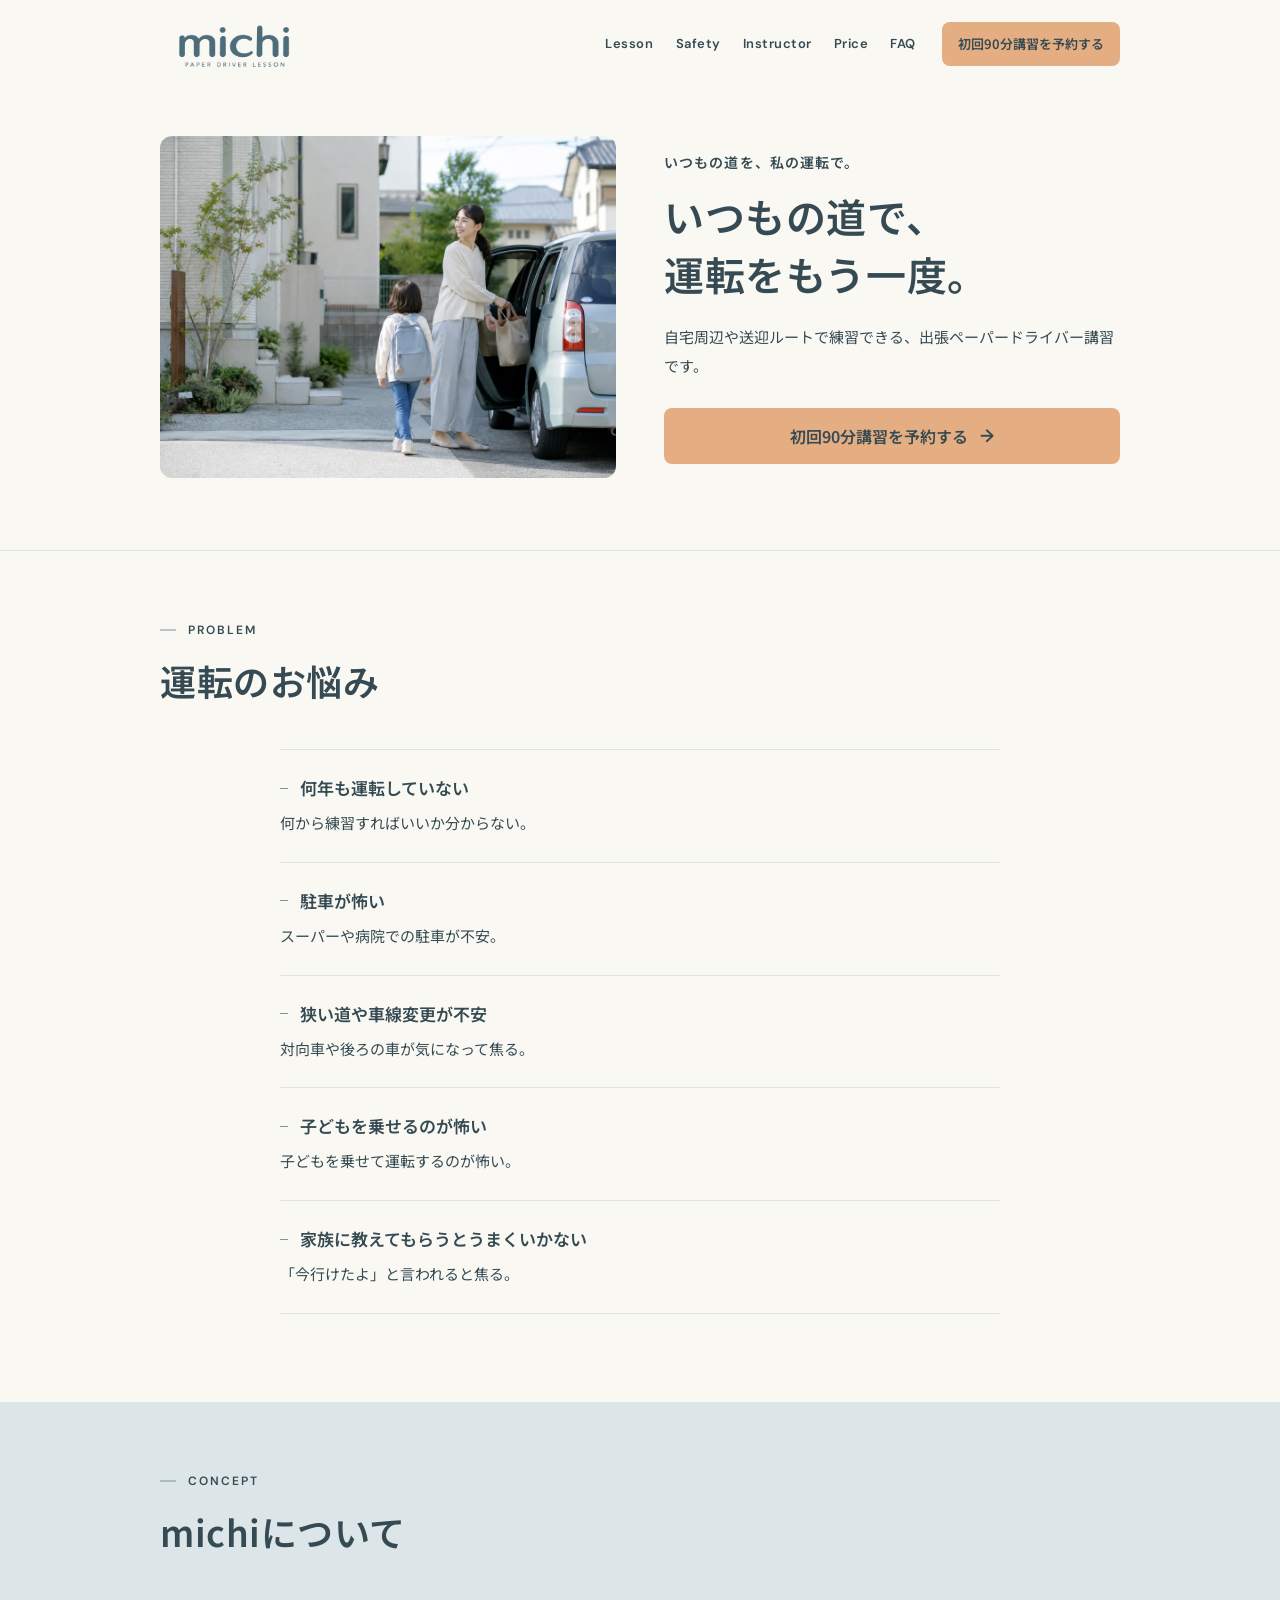
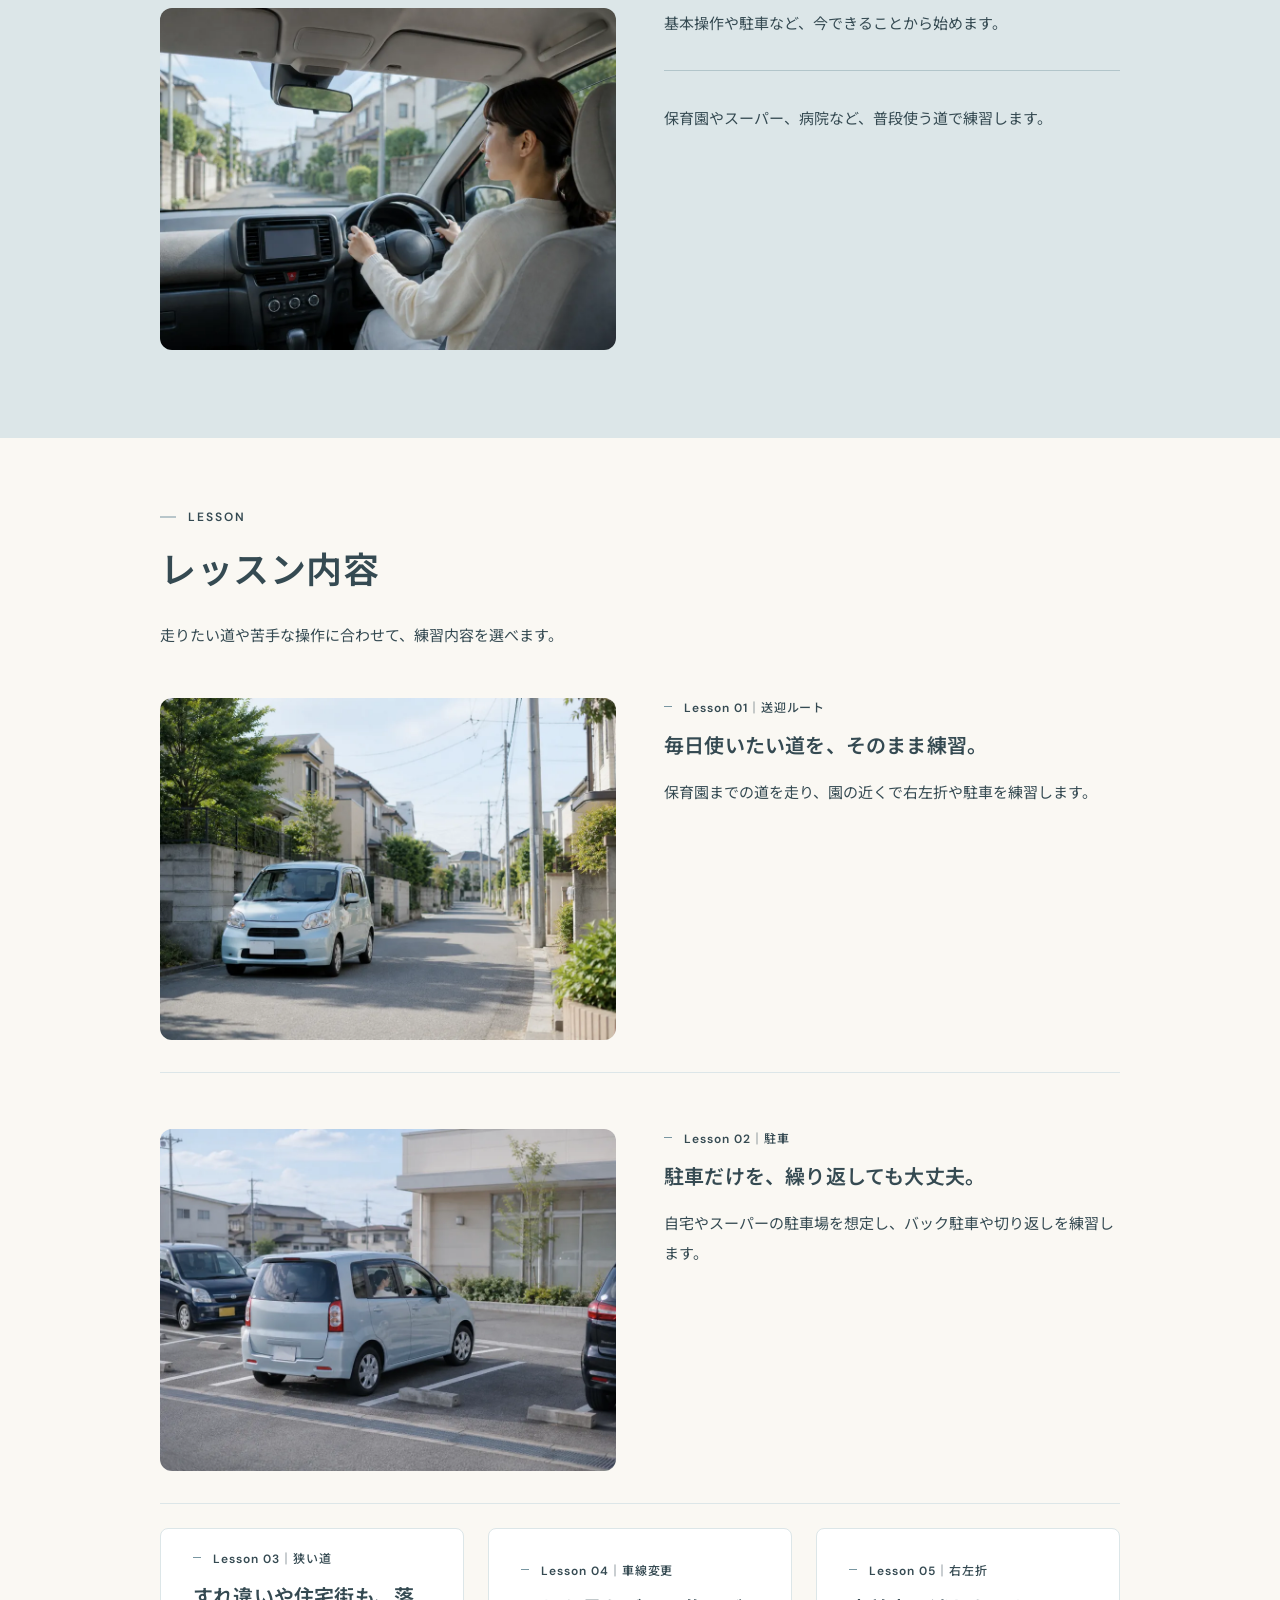
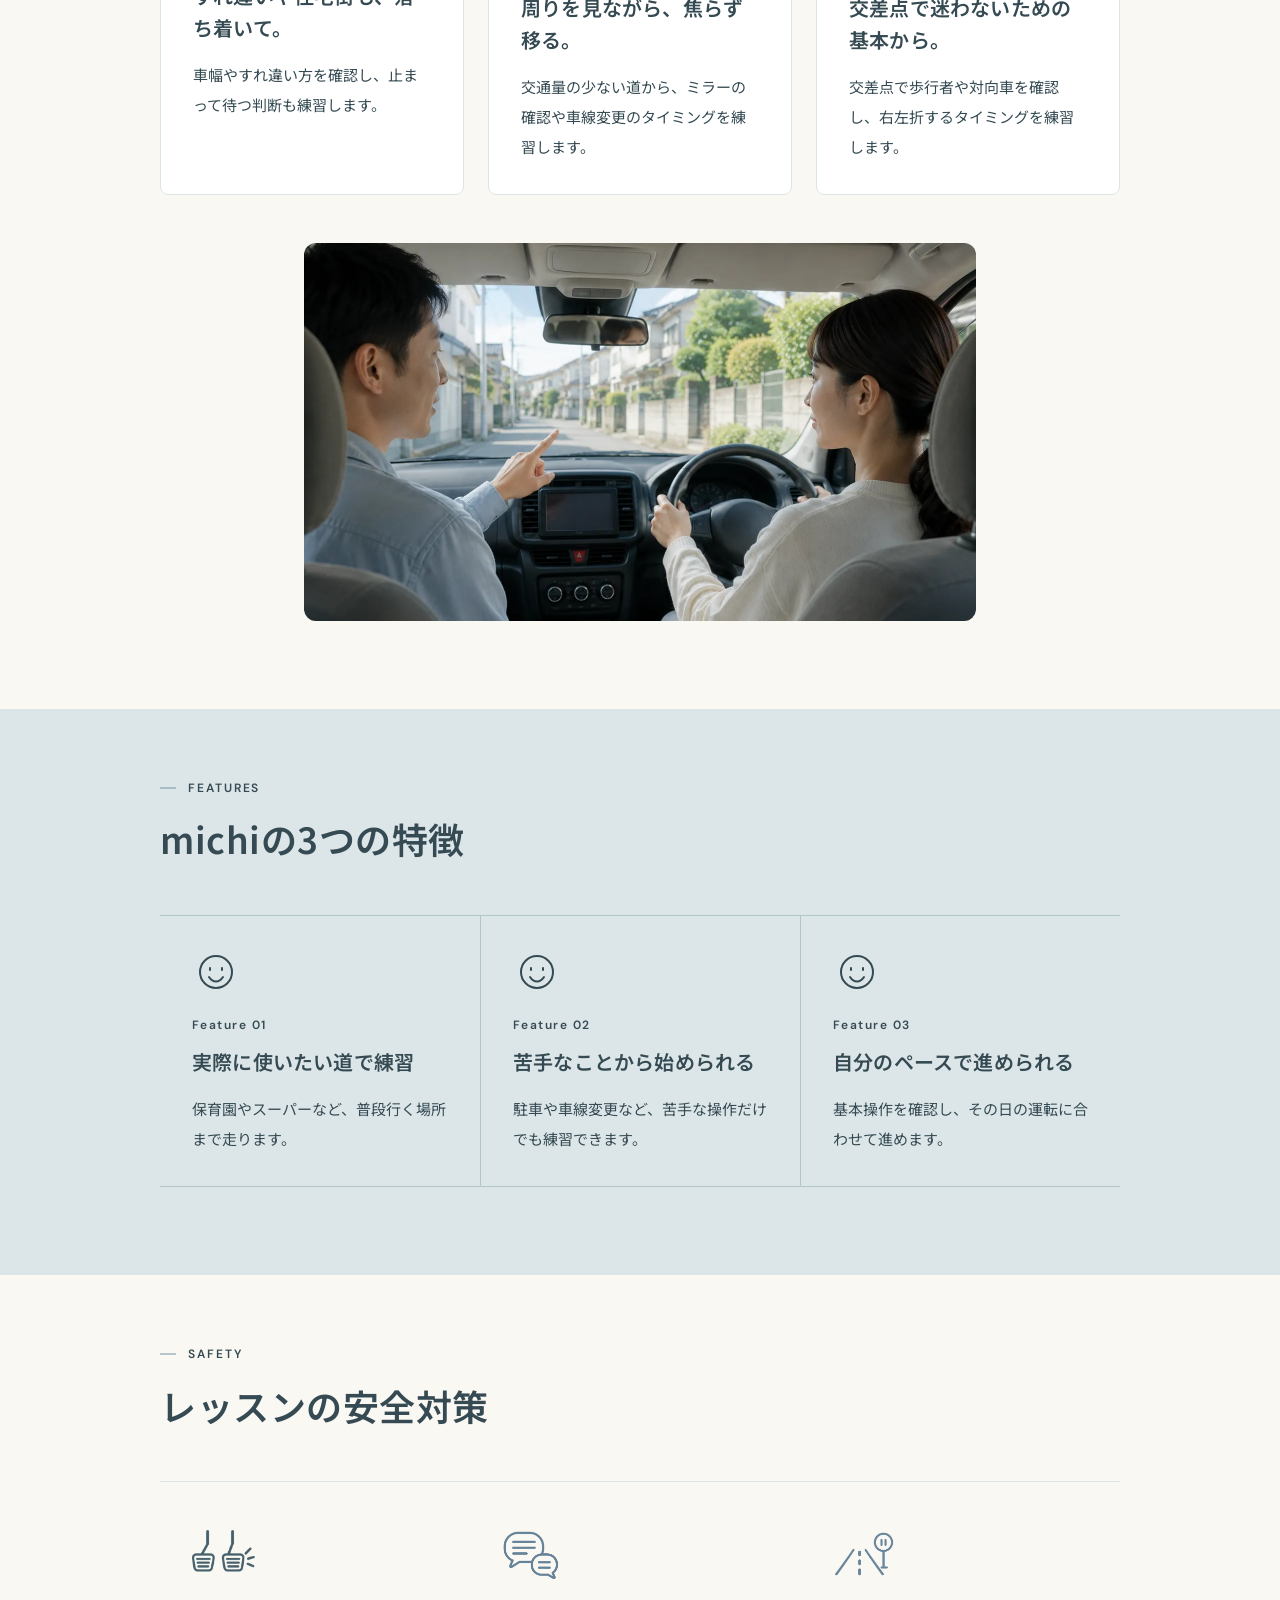
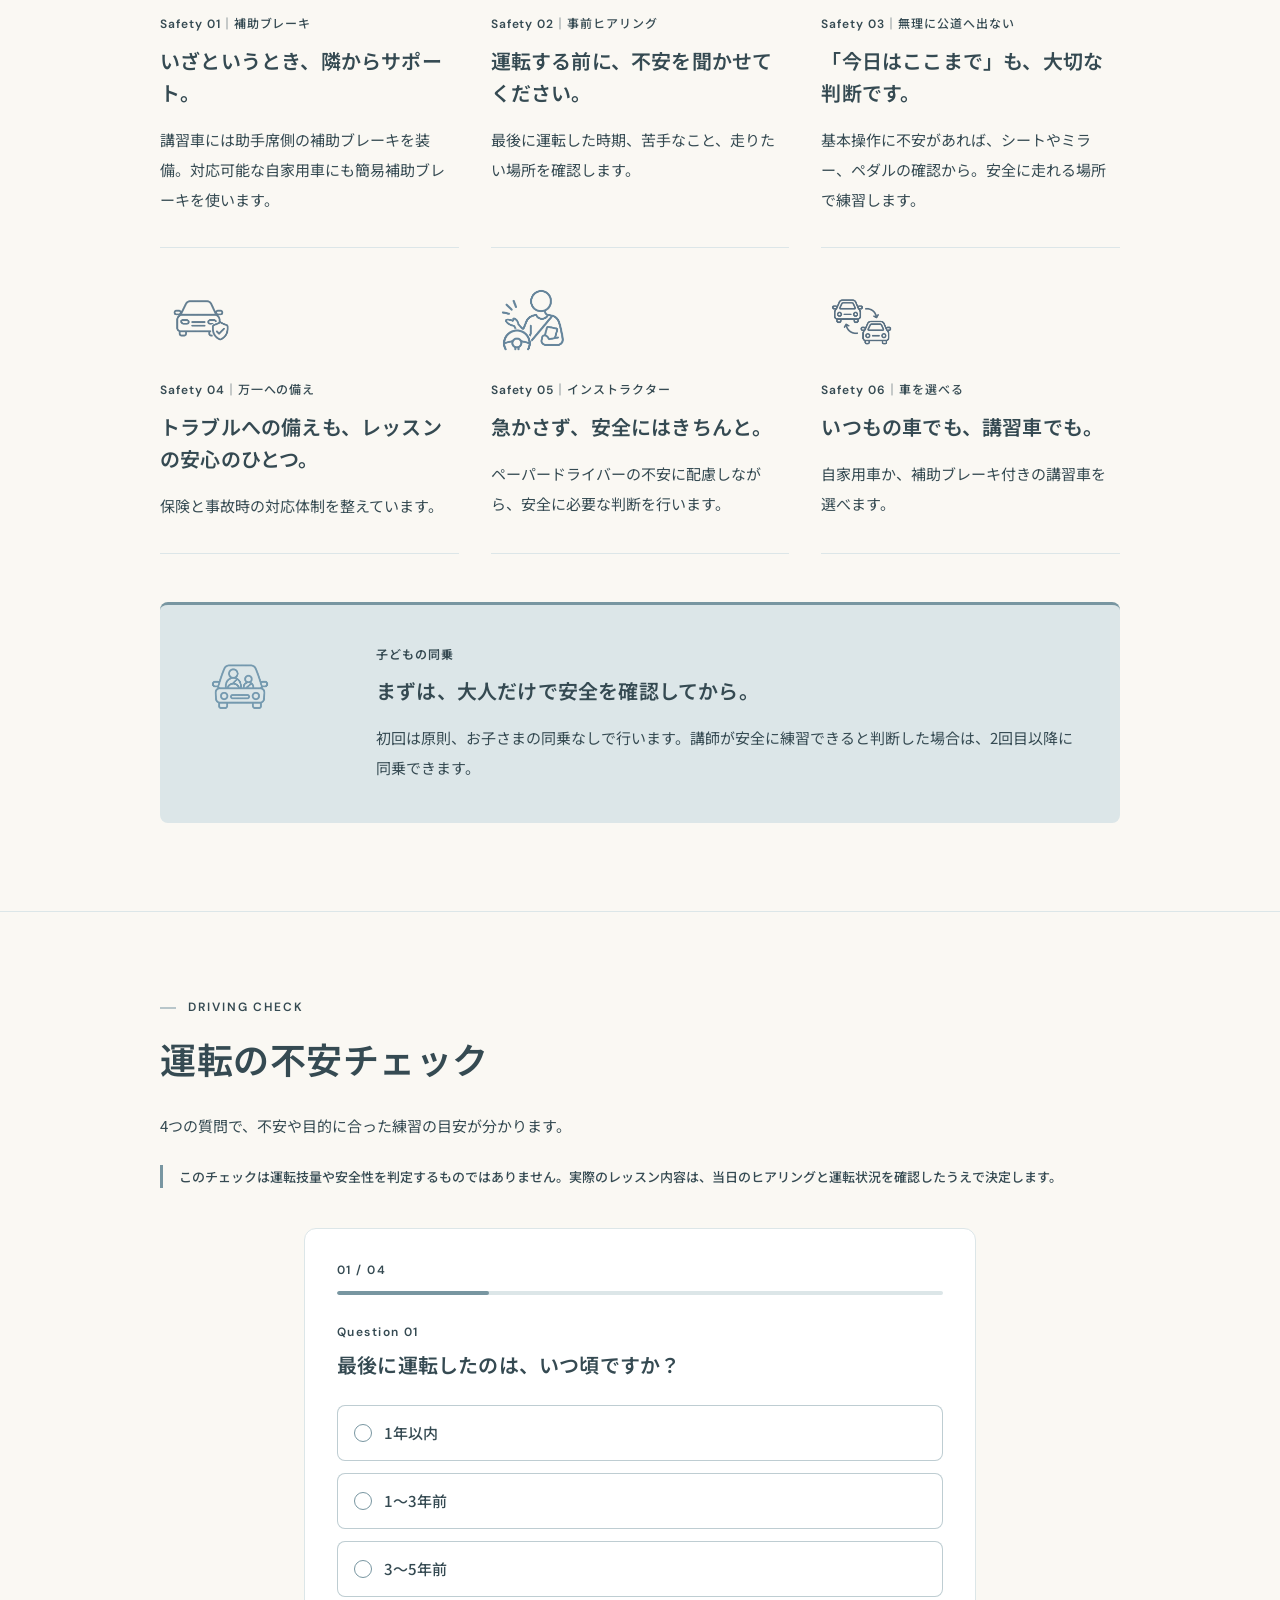
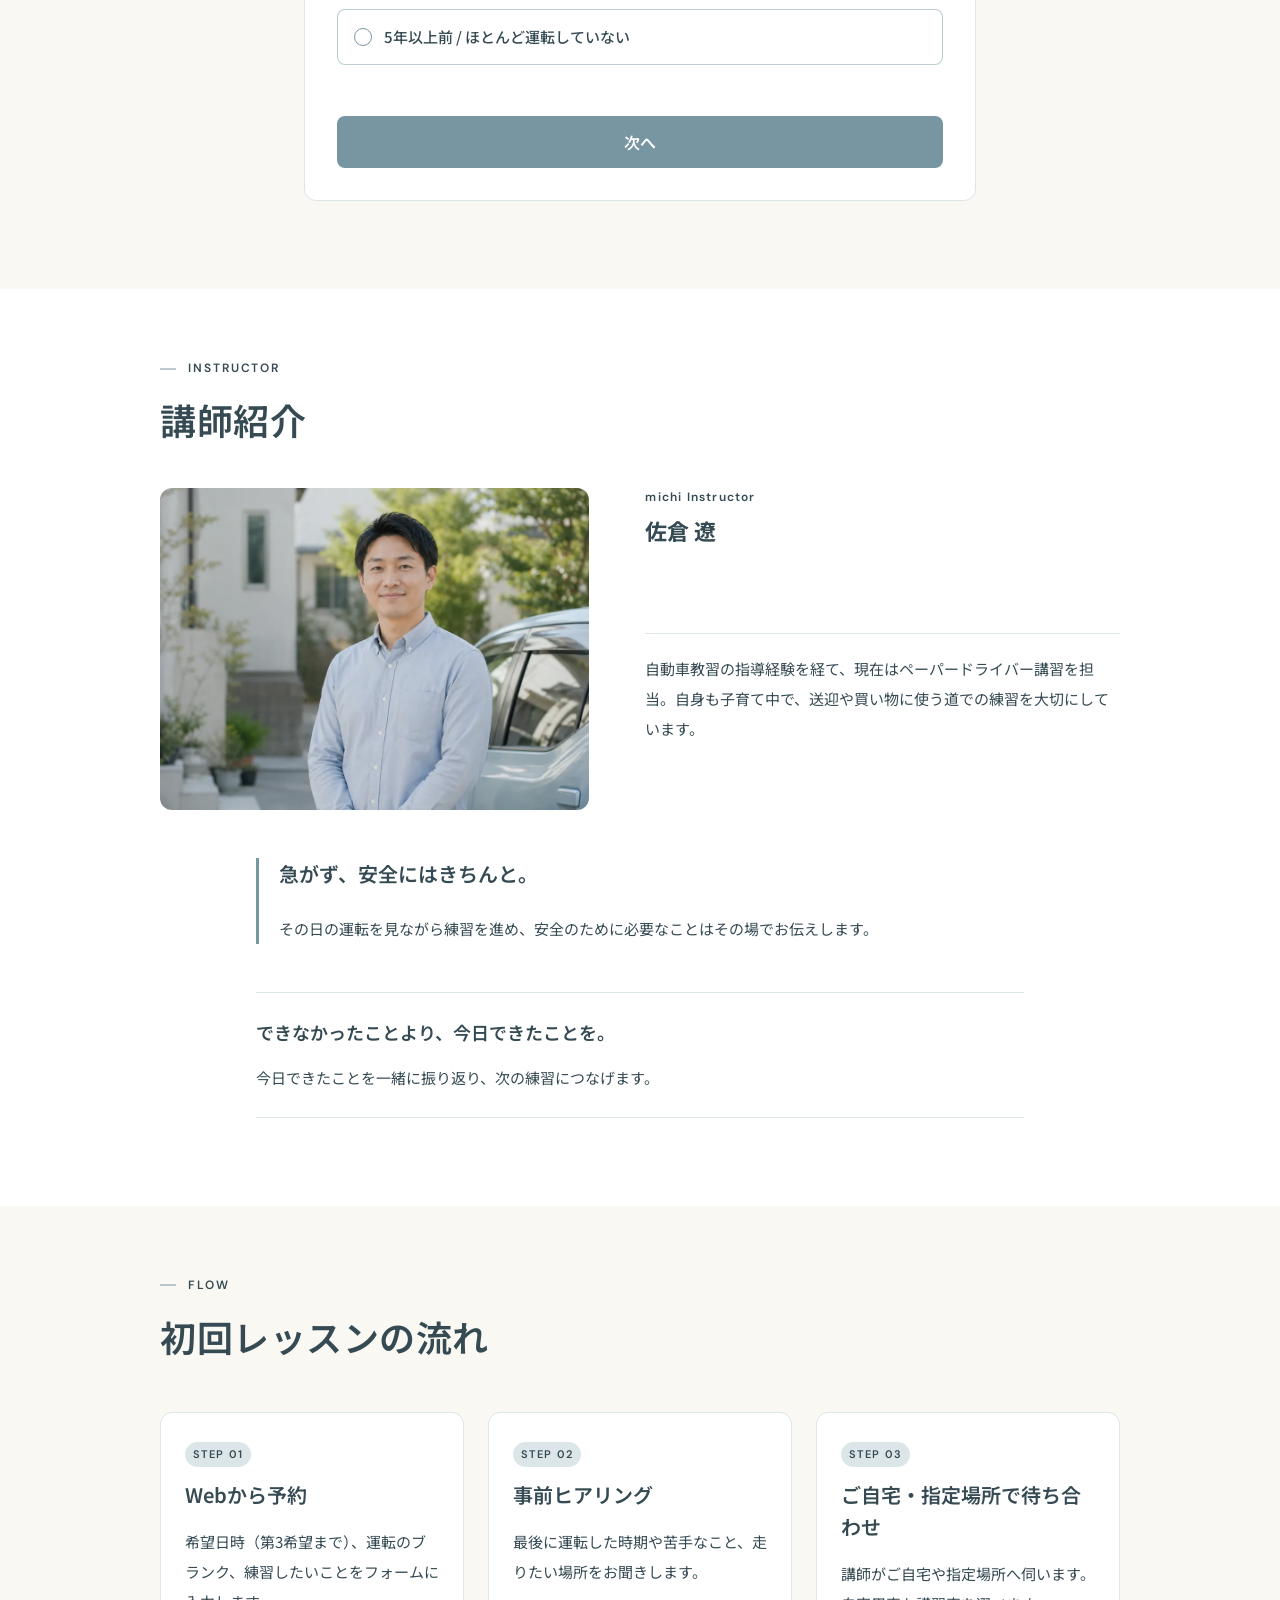
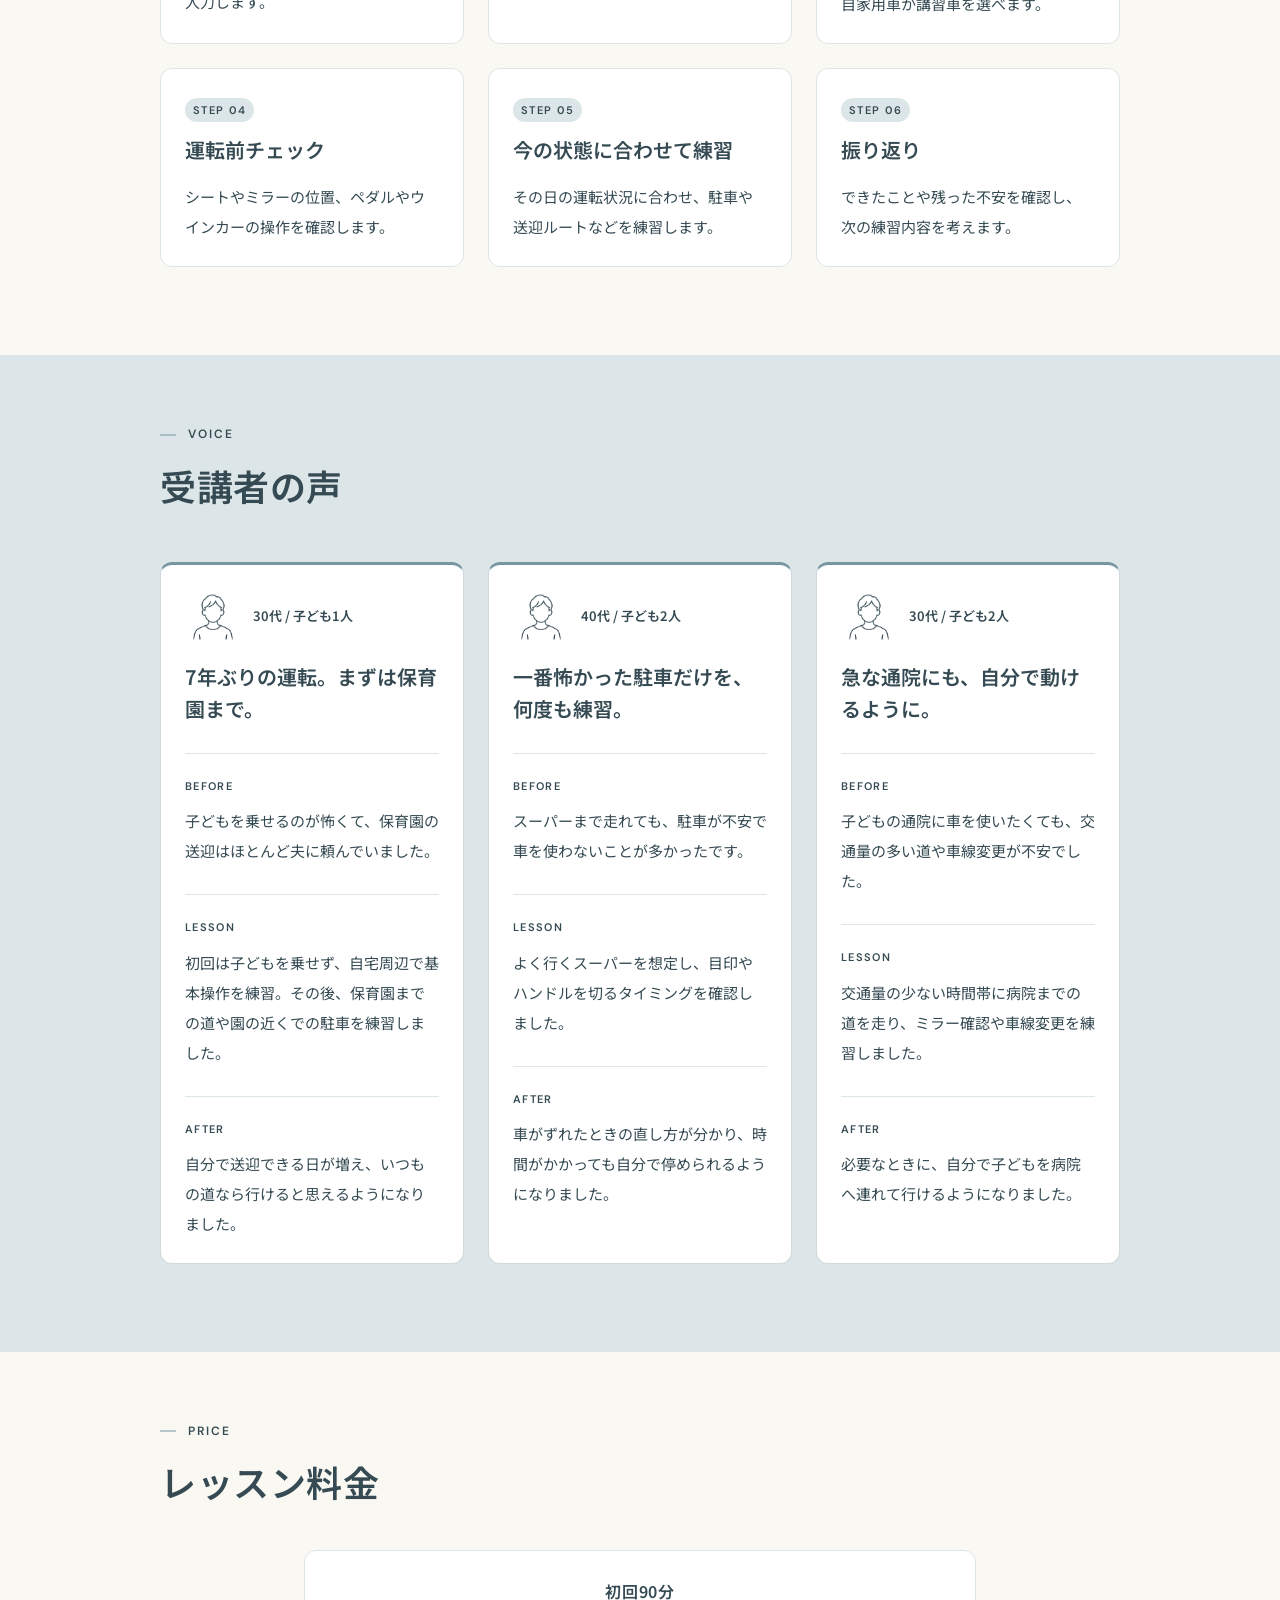
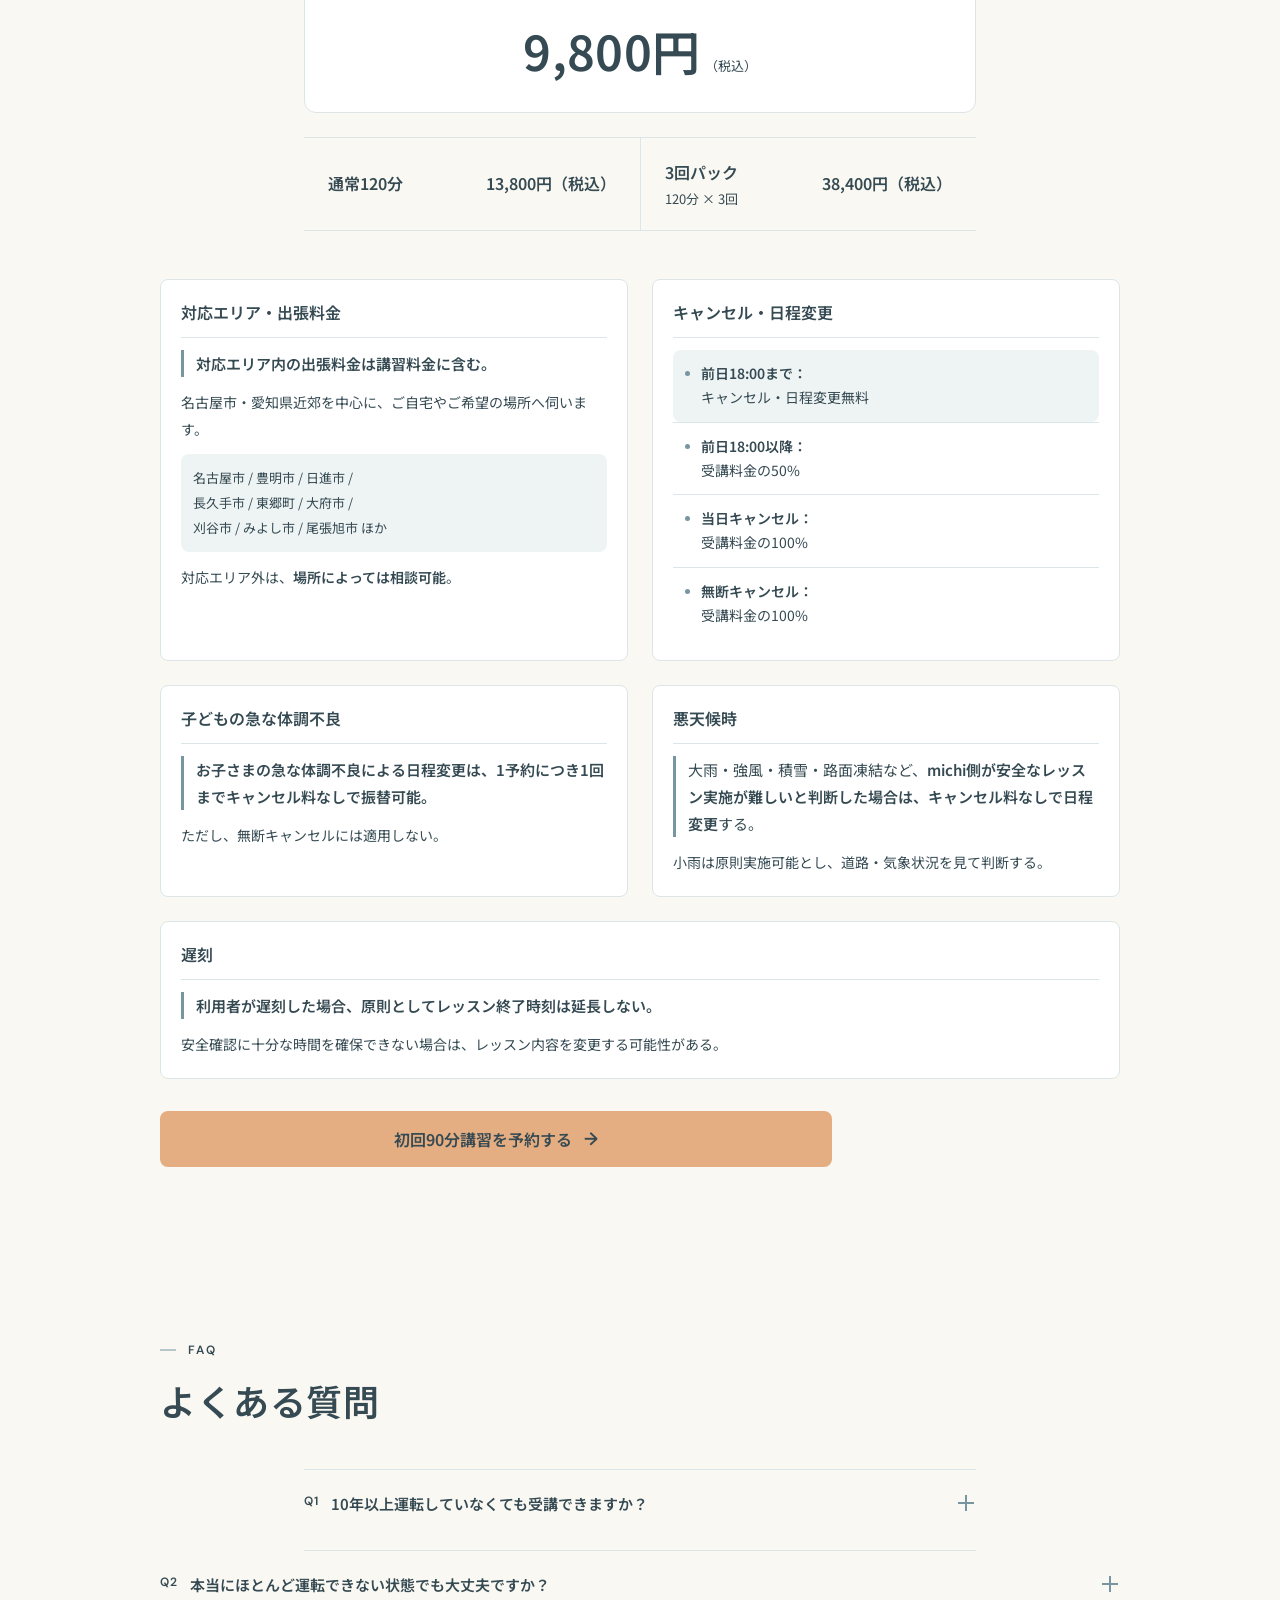
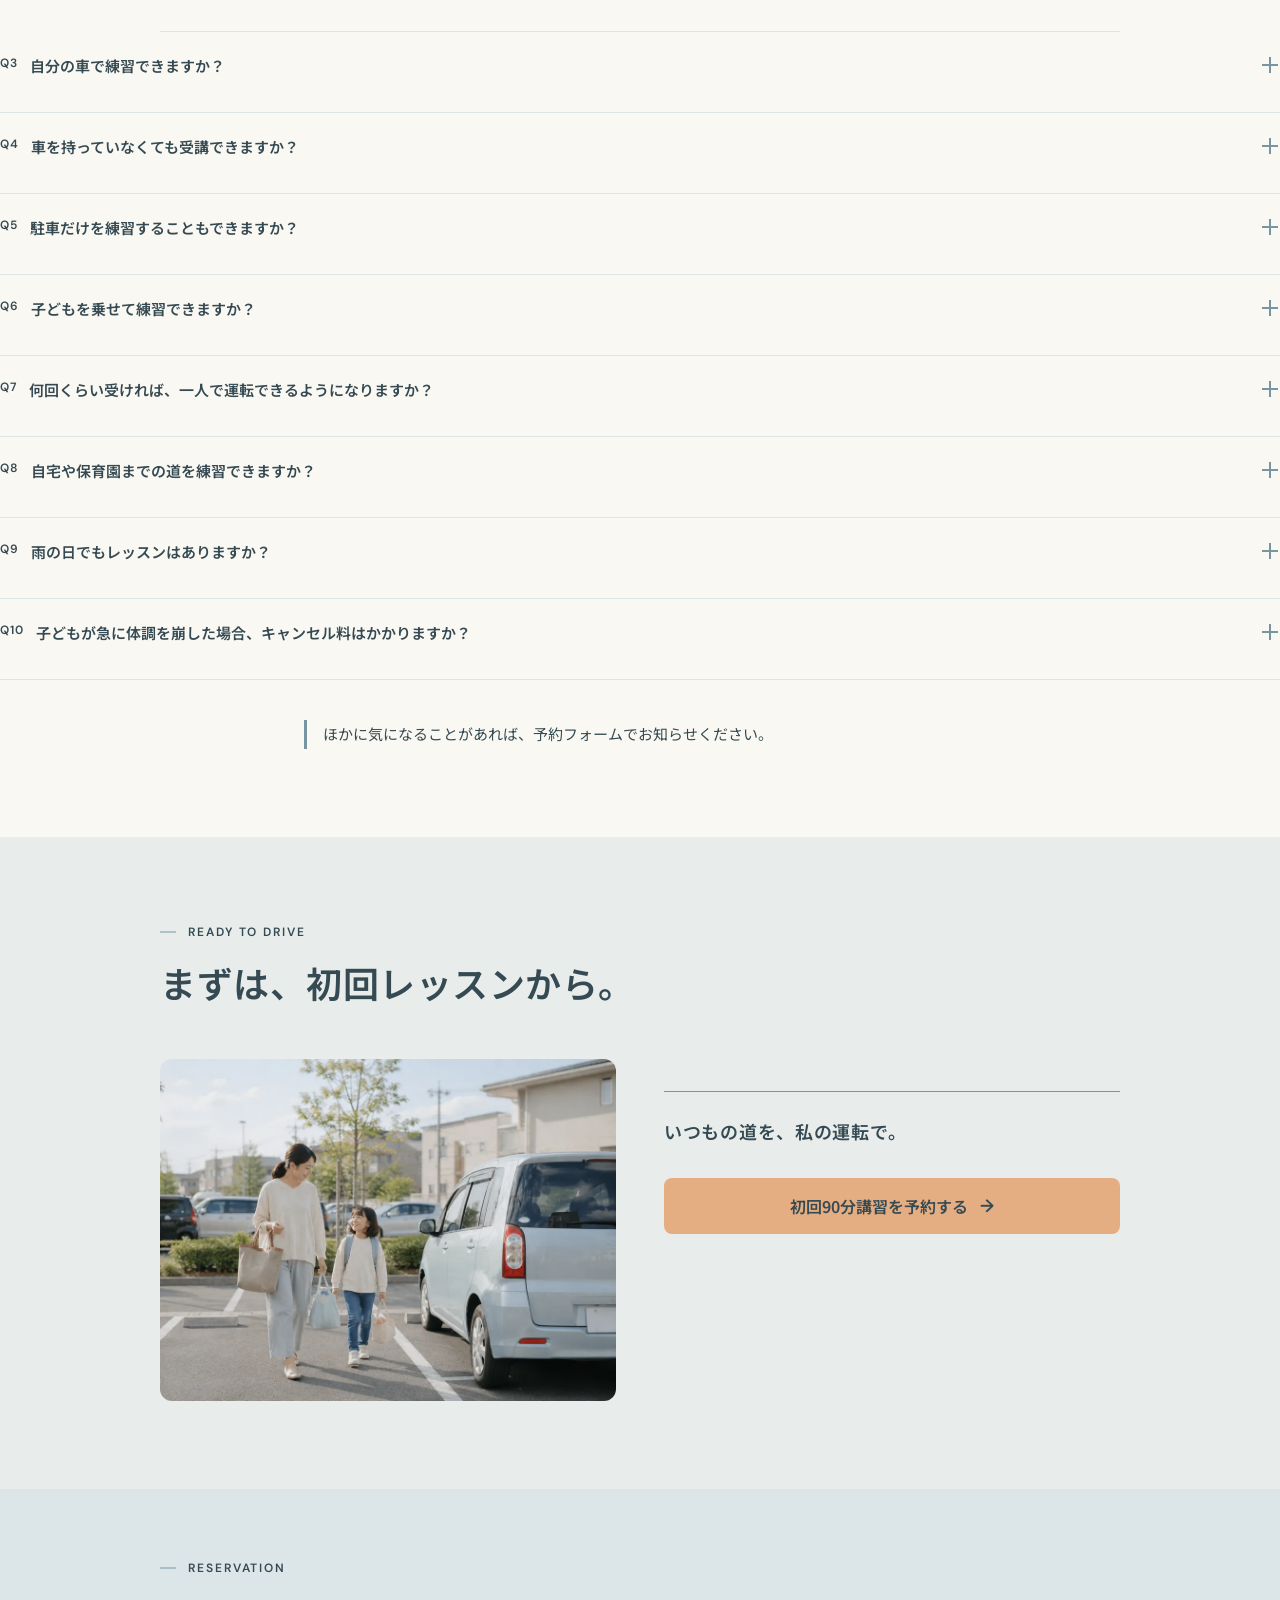
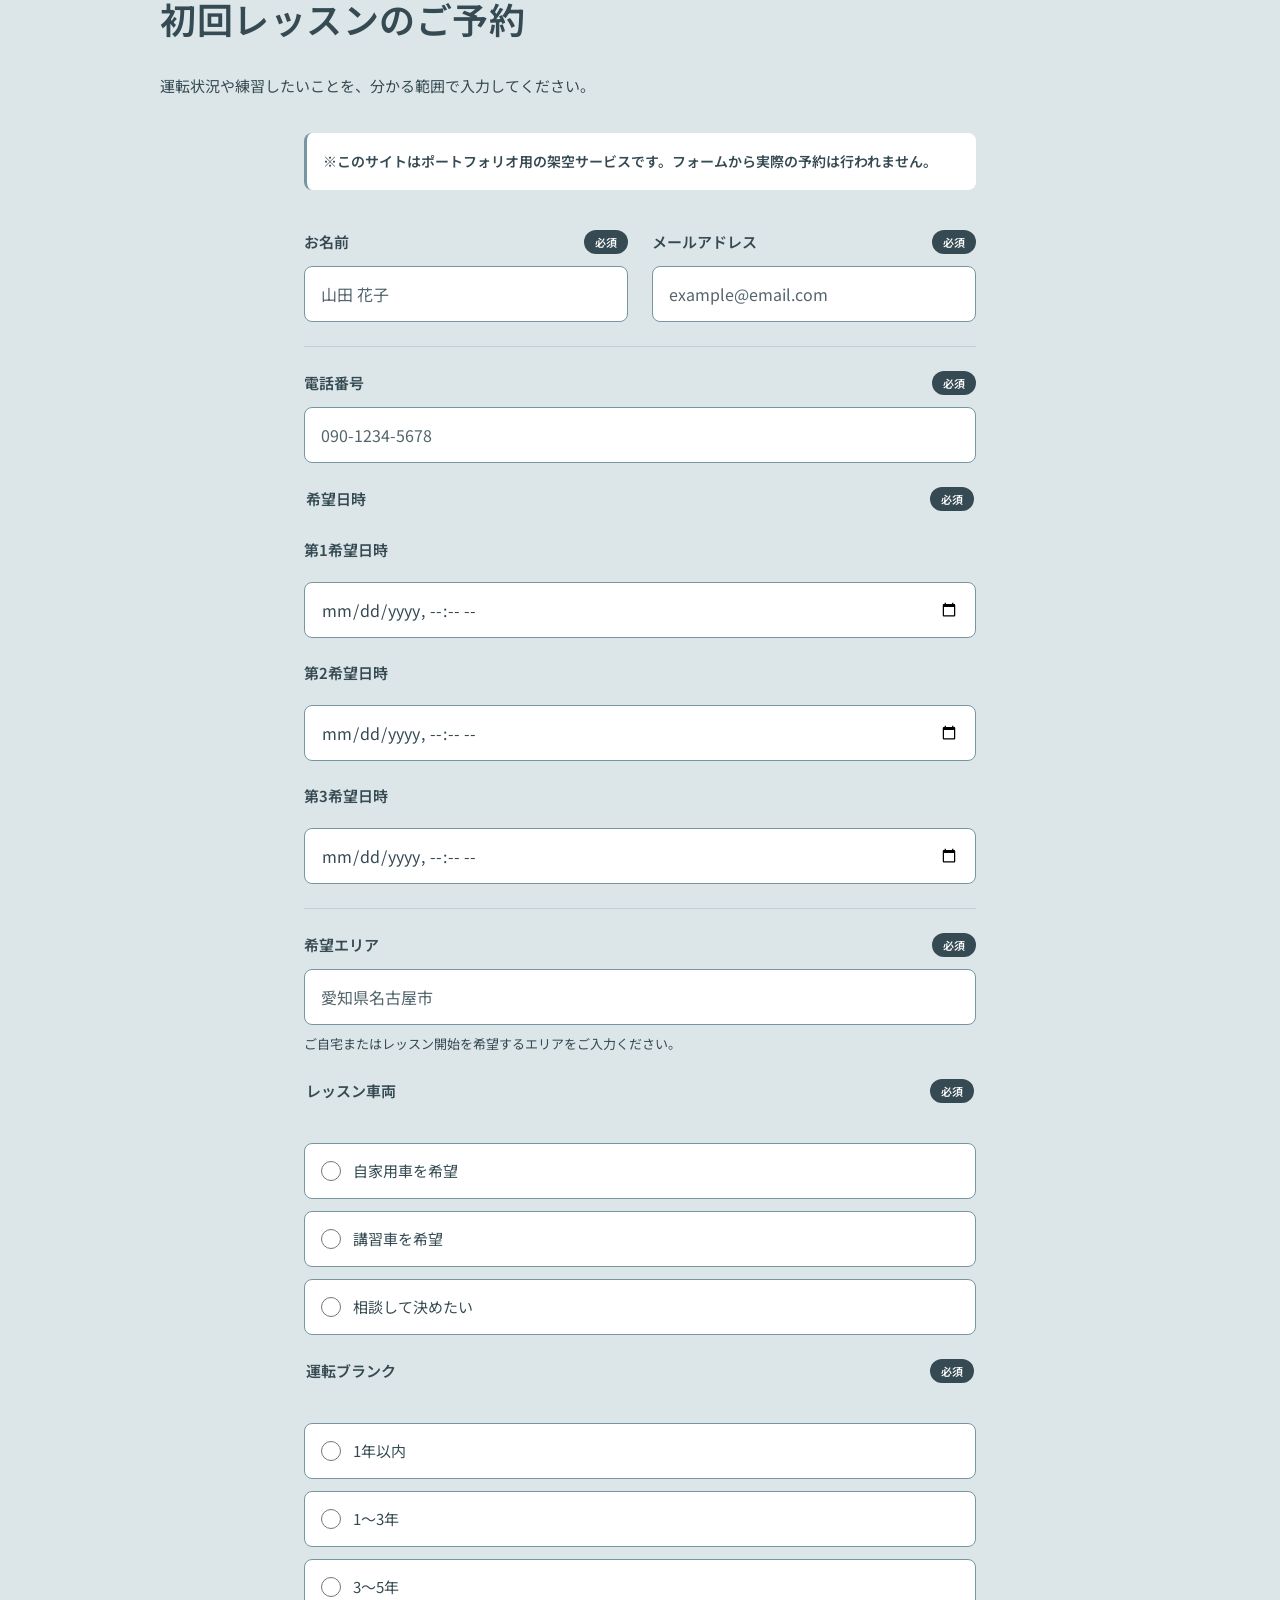
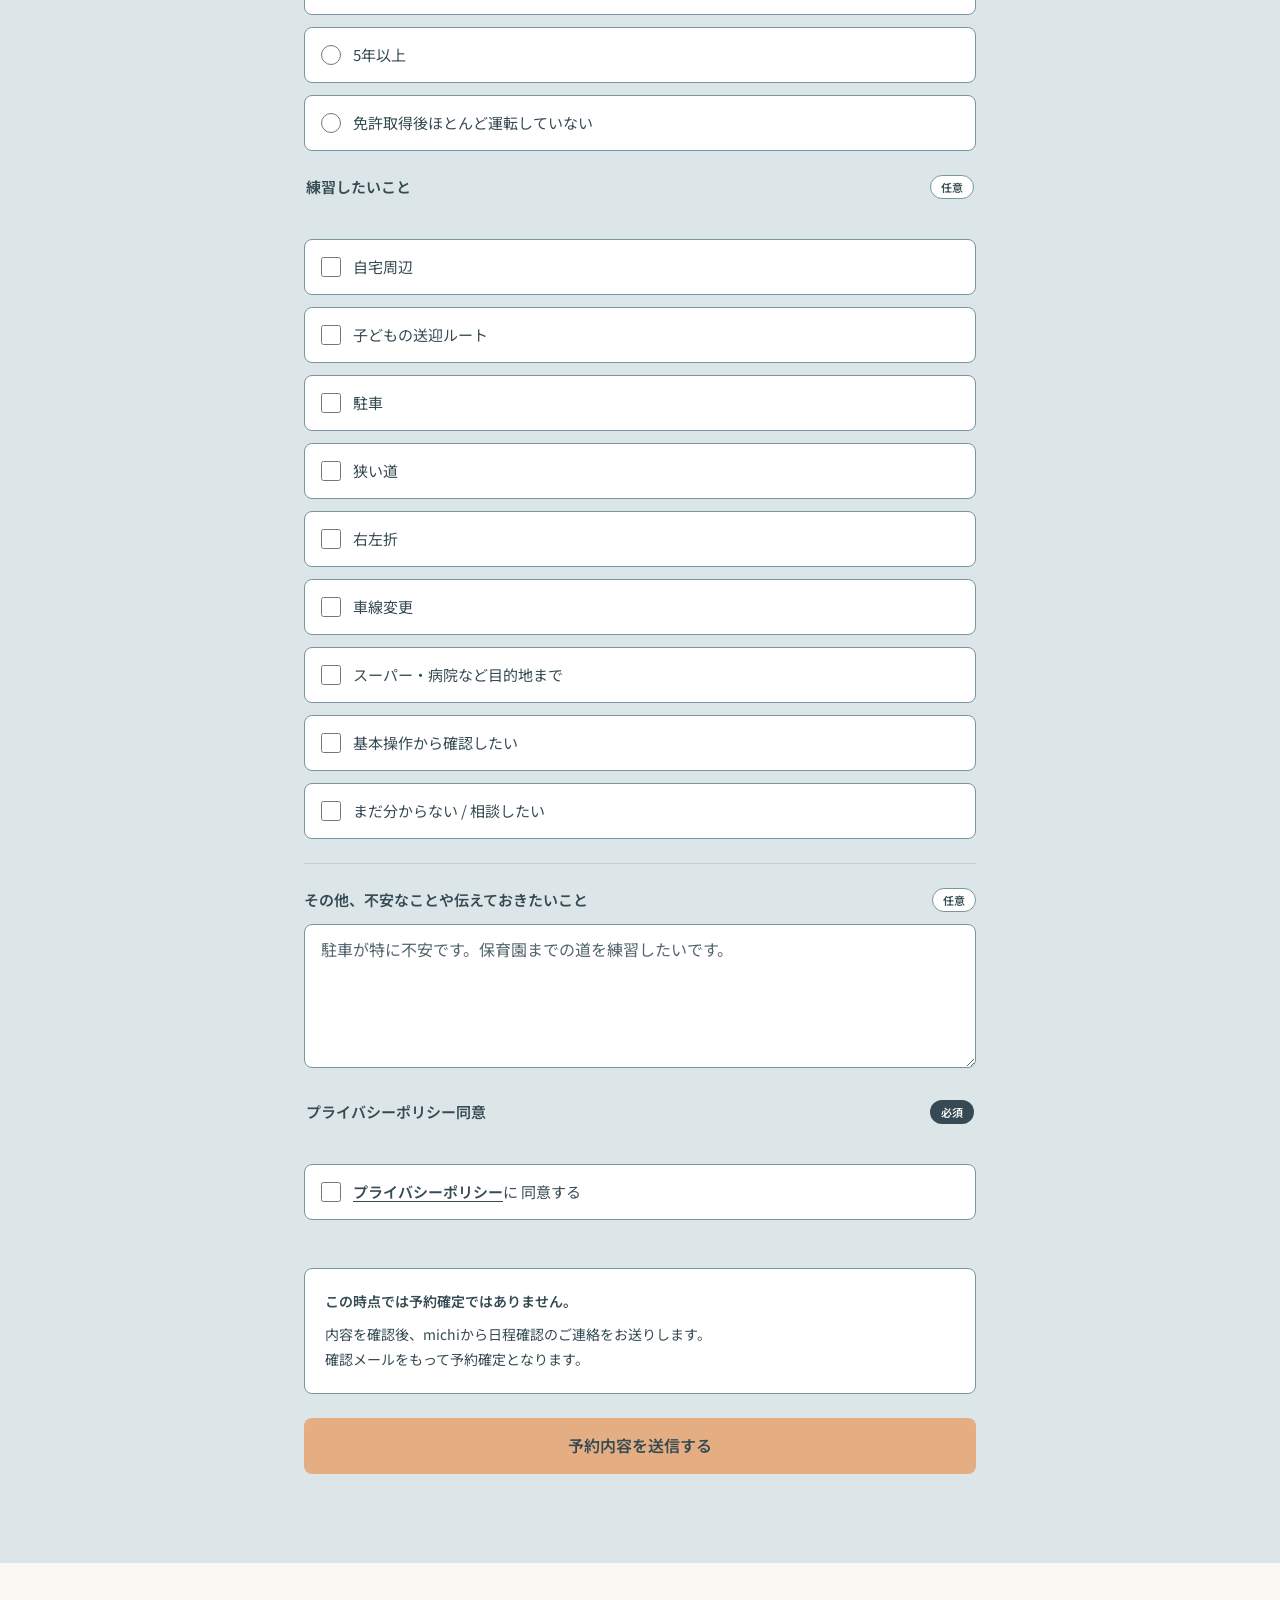
==== commit 82d95d52: "Align section headings with hero image" ====
--- a/index.html
+++ b/index.html
@@ -124,7 +124,7 @@
 
       <section id="problem" class="problem">
         <div class="container">
-          <header class="problem__header">
+          <header class="problem__header section-header">
             <p class="problem__label section-label">PROBLEM</p>
             <h2 id="problem-title" class="problem__title section-title">運転のお悩み</h2>
           </header>
@@ -157,7 +157,7 @@
 
       <section id="concept" class="concept">
         <div class="container">
-          <header class="concept__header">
+          <header class="concept__header section-header">
             <p class="concept__label section-label">CONCEPT</p>
             <h2 id="concept-title" class="concept__title section-title">michiについて</h2>
           </header>
@@ -189,7 +189,7 @@
 
       <section id="lesson" class="lesson">
         <div class="container">
-          <header class="lesson__header">
+          <header class="lesson__header section-header">
             <p class="lesson__label section-label">LESSON</p>
             <h2 id="lesson-title" class="lesson__title section-title">レッスン内容</h2>
             <div class="lesson__intro">
@@ -282,7 +282,7 @@
 
       <section id="features" class="features">
         <div class="container">
-          <header class="features__header">
+          <header class="features__header section-header">
             <p class="features__label section-label">FEATURES</p>
             <h2 id="features-title" class="features__title section-title">michiの3つの特徴</h2>
           </header>
@@ -357,7 +357,7 @@
 
       <section id="safety" class="safety">
         <div class="container">
-          <header class="safety__header">
+          <header class="safety__header section-header">
             <p class="safety__label section-label">SAFETY</p>
             <h2 id="safety-title" class="safety__title section-title">レッスンの安全対策</h2>
           </header>
@@ -488,7 +488,7 @@
 
       <section id="driving-check" class="driving-check" aria-labelledby="driving-check-title">
         <div class="container">
-          <header class="driving-check__header">
+          <header class="driving-check__header section-header">
             <p class="driving-check__label section-label">DRIVING CHECK</p>
             <h2 id="driving-check-title" class="driving-check__title section-title">運転の不安チェック</h2>
             <div class="driving-check__intro">
@@ -771,7 +771,7 @@
 
       <section id="instructor" class="instructor" aria-labelledby="instructor-title">
         <div class="container">
-          <header class="instructor__header">
+          <header class="instructor__header section-header">
             <p class="instructor__label section-label">INSTRUCTOR</p>
             <h2 id="instructor-title" class="instructor__title section-title">講師紹介</h2>
           </header>
@@ -812,7 +812,7 @@
 
       <section id="flow" class="flow" aria-labelledby="flow-title">
         <div class="container">
-          <header class="flow__header">
+          <header class="flow__header section-header">
             <p class="flow__label section-label">FLOW</p>
             <h2 id="flow-title" class="flow__title section-title">初回レッスンの流れ</h2>
           </header>
@@ -872,7 +872,7 @@
 
       <section id="voice" class="voice" aria-labelledby="voice-title">
         <div class="container">
-          <header class="voice__header">
+          <header class="voice__header section-header">
             <p class="voice__label section-label">VOICE</p>
             <h2 id="voice-title" class="voice__title section-title">受講者の声</h2>
           </header>
@@ -1001,7 +1001,7 @@
 
       <section id="price" class="price" aria-labelledby="price-title">
         <div class="container">
-          <header class="price__header">
+          <header class="price__header section-header">
             <p class="price__label section-label">PRICE</p>
             <h2 id="price-title" class="price__title section-title">レッスン料金</h2>
           </header>
@@ -1091,7 +1091,7 @@
 
       <section id="faq" class="faq" aria-labelledby="faq-title">
         <div class="container">
-          <header class="faq__header">
+          <header class="faq__header section-header">
             <p class="faq__label section-label">FAQ</p>
             <h2 id="faq-title" class="faq__title section-title">よくある質問</h2>
           </header>
@@ -1306,7 +1306,7 @@
 
       <section id="final-cta" class="final-cta" aria-labelledby="final-cta-title">
         <div class="container">
-          <header class="final-cta__header">
+          <header class="final-cta__header section-header">
             <p class="final-cta__label section-label">READY TO DRIVE</p>
             <h2 id="final-cta-title" class="final-cta__title section-title">まずは、初回レッスンから。</h2>
           </header>
@@ -1337,7 +1337,7 @@
 
       <section id="reservation" class="reservation" aria-labelledby="reservation-title">
         <div class="container">
-          <header class="reservation__header">
+          <header class="reservation__header section-header">
             <p class="reservation__label section-label">RESERVATION</p>
             <h2 id="reservation-title" class="reservation__title section-title">初回レッスンのご予約</h2>
             <div class="reservation__intro">
@@ -1628,7 +1628,7 @@
 
       <section id="privacy" class="privacy" aria-labelledby="privacy-title">
         <div class="container">
-          <header class="privacy__header">
+          <header class="privacy__header section-header">
             <p class="privacy__label section-label">PRIVACY POLICY</p>
             <h2 id="privacy-title" class="privacy__title section-title">プライバシーポリシー</h2>
             <div class="privacy__intro">
--- a/css/style.css
+++ b/css/style.css
@@ -11,6 +11,7 @@
 
   --container-max: 70rem;
   --container-gutter: 1.25rem;
+  --hero-gutter: 0.5rem;
   --space-section: 4rem;
   --radius-small: 0.5rem;
   --radius-medium: 0.75rem;
@@ -204,7 +205,7 @@
 }
 
 .hero__media {
-  width: calc(100% - 1rem);
+  width: calc(100% - (var(--hero-gutter) * 2));
   margin-inline: auto;
   overflow: hidden;
   border-radius: var(--radius-medium);
@@ -301,6 +302,11 @@
   background-color: var(--color-main);
   content: "";
   transform: translateY(-50%);
+}
+
+.section-header {
+  margin-inline: calc(var(--hero-gutter) - var(--container-gutter));
+  text-align: start;
 }
 
 .section-title {
@@ -2227,6 +2233,7 @@
 @media (min-width: 48rem) {
   :root {
     --container-gutter: 2rem;
+    --hero-gutter: var(--container-gutter);
     --space-section: 5rem;
   }
 
@@ -2296,10 +2303,8 @@
     line-height: 1.9;
   }
 
-  .problem__header,
   .problem__list,
   .problem__closing,
-  .lesson__header,
   .lesson__practice,
   .lesson__closing {
     max-width: 42rem;
@@ -2370,13 +2375,9 @@
     align-self: start;
   }
 
-  .features__header,
   .features__closing,
-  .safety__header,
   .safety__closing,
-  .flow__header,
   .flow__closing,
-  .price__header,
   .price__closing {
     max-width: 42rem;
     margin-inline: auto;
@@ -2420,12 +2421,9 @@
     grid-row: 1 / 4;
   }
 
-  .driving-check__header,
   .driving-check__card,
-  .faq__header,
   .faq__list,
   .faq__closing,
-  .reservation__header,
   .reservation__demo-note,
   .reservation-form,
   .reservation__completion {
@@ -2437,7 +2435,6 @@
     padding: 2rem;
   }
 
-  .instructor__header,
   .instructor__message,
   .instructor__policy,
   .instructor__closing {
@@ -2473,7 +2470,6 @@
     margin-block-start: 0;
   }
 
-  .voice__header,
   .voice__list,
   .voice__closing {
     max-width: 40rem;
@@ -2519,8 +2515,10 @@
     padding-block: var(--space-section);
   }
 
-  .privacy > .container {
+  .privacy__content,
+  .privacy__closing {
     max-width: 42rem;
+    margin-inline: auto;
   }
 
   .site-footer__inner {
@@ -2640,7 +2638,6 @@
     font-size: 0.9375rem;
   }
 
-  .problem__header,
   .problem__list,
   .problem__closing {
     max-width: 45rem;
@@ -2671,19 +2668,15 @@
     padding: 2.5rem;
   }
 
-  .driving-check__header,
   .driving-check__card,
-  .faq__header,
   .faq__list,
   .faq__closing,
-  .reservation__header,
   .reservation__demo-note,
   .reservation-form,
   .reservation__completion {
     max-width: 42rem;
   }
 
-  .instructor__header,
   .instructor__message,
   .instructor__policy,
   .instructor__closing {
@@ -2700,7 +2693,6 @@
     gap: 1.5rem;
   }
 
-  .voice__header,
   .voice__closing {
     max-width: 45rem;
   }
@@ -2754,7 +2746,8 @@
     border-block-start: 0;
   }
 
-  .privacy > .container {
+  .privacy__content,
+  .privacy__closing {
     max-width: 45rem;
   }
 
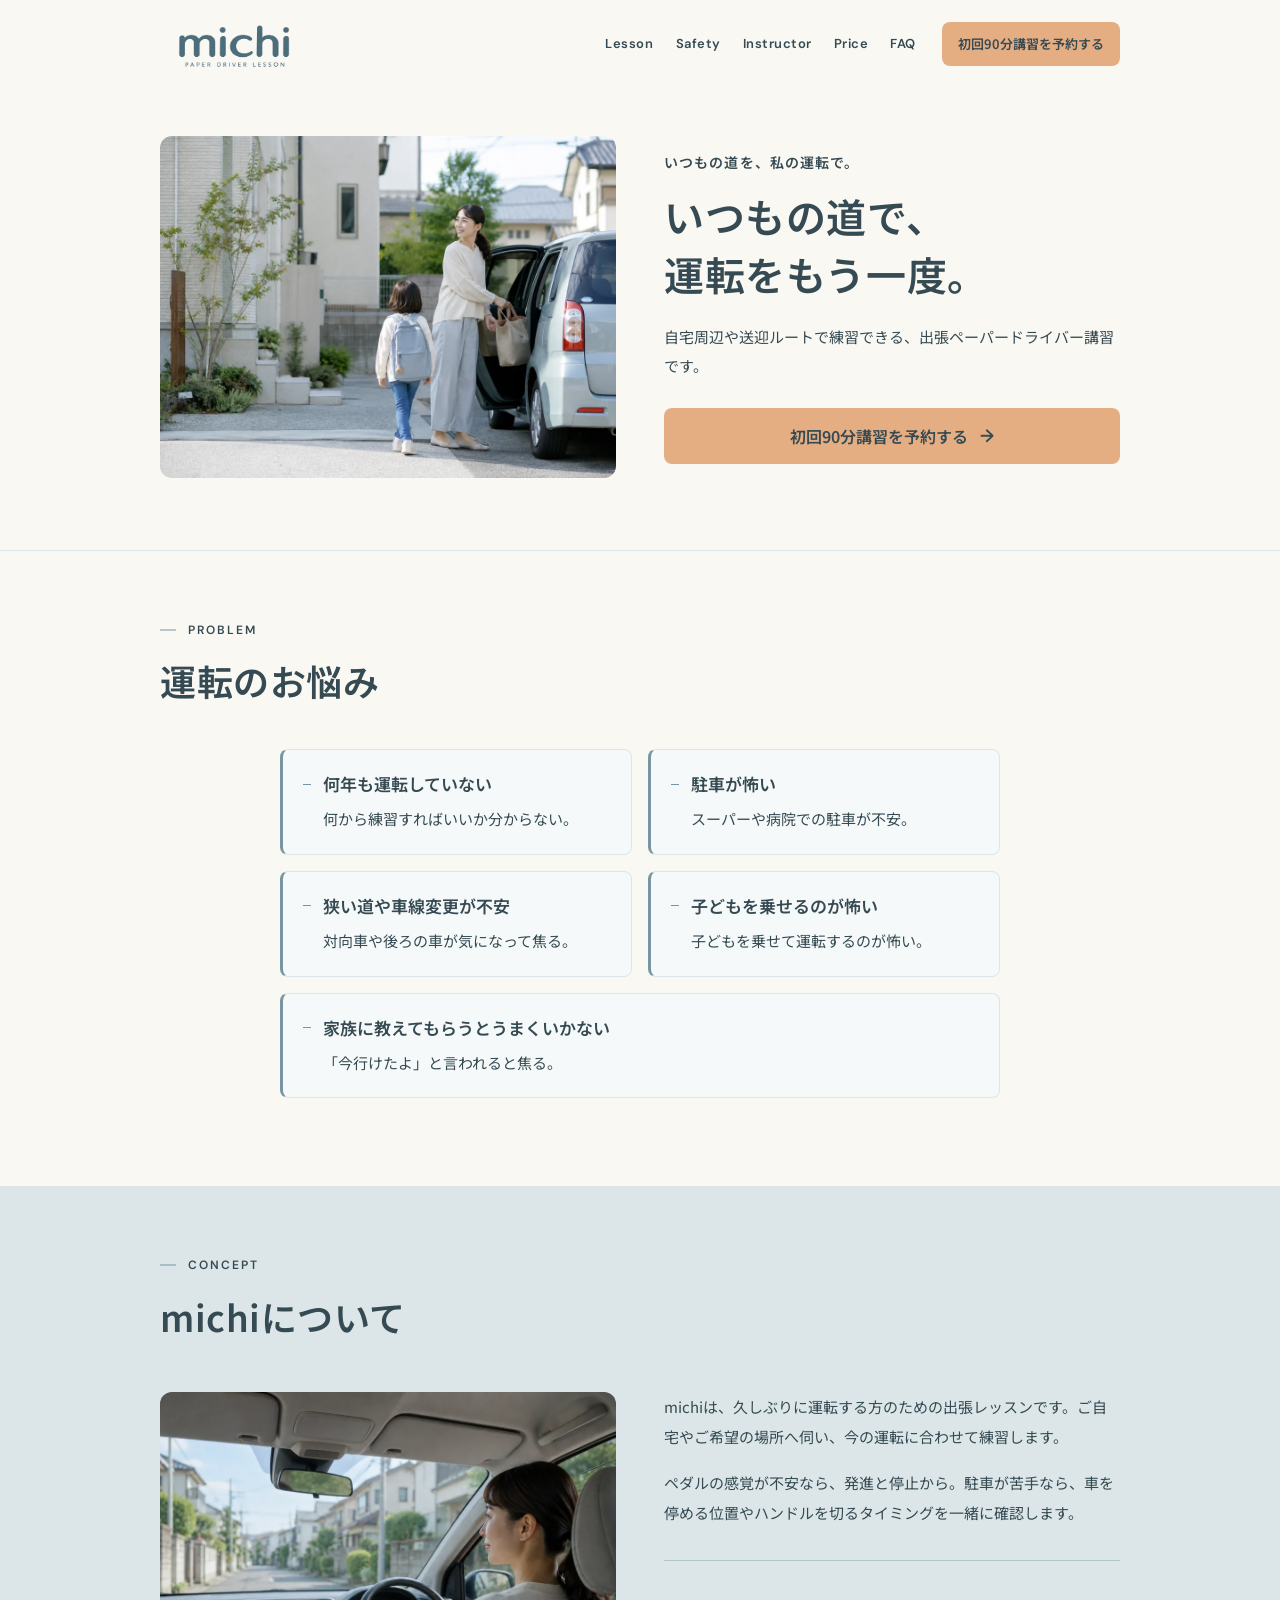
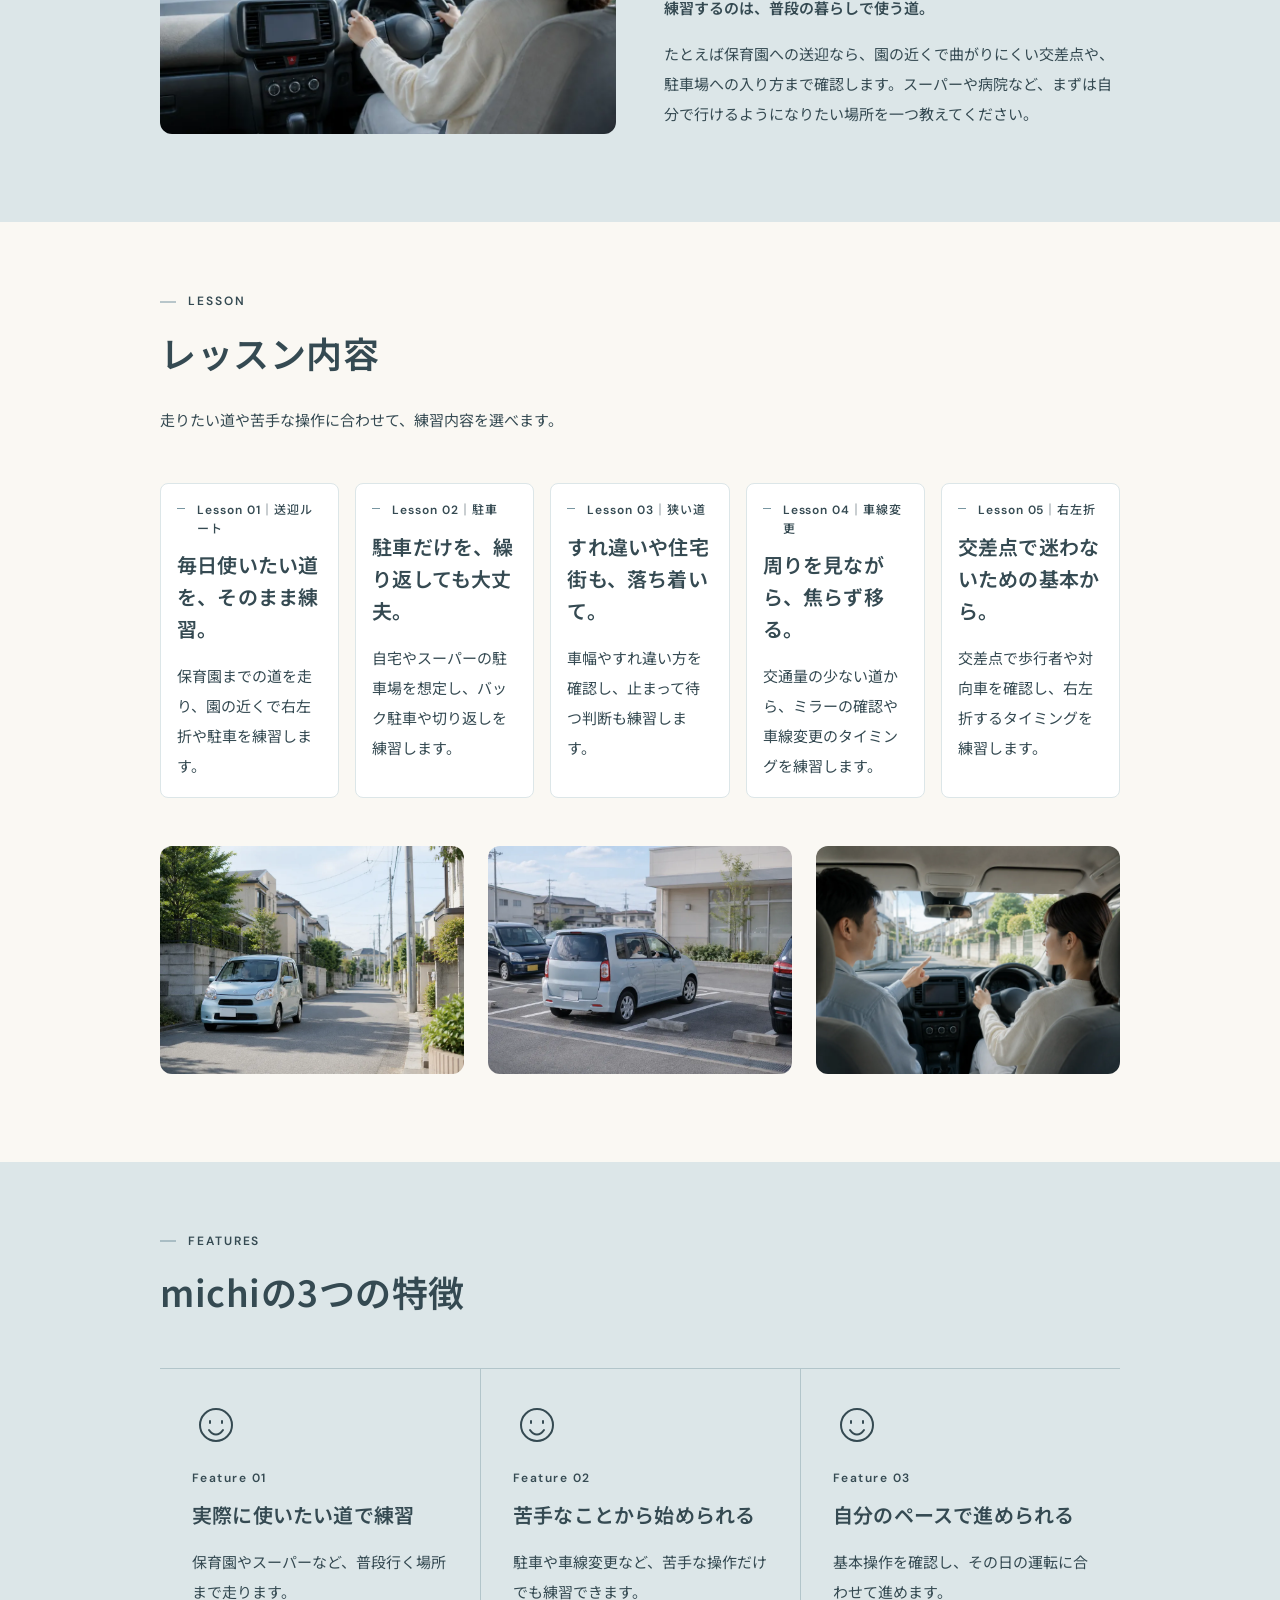
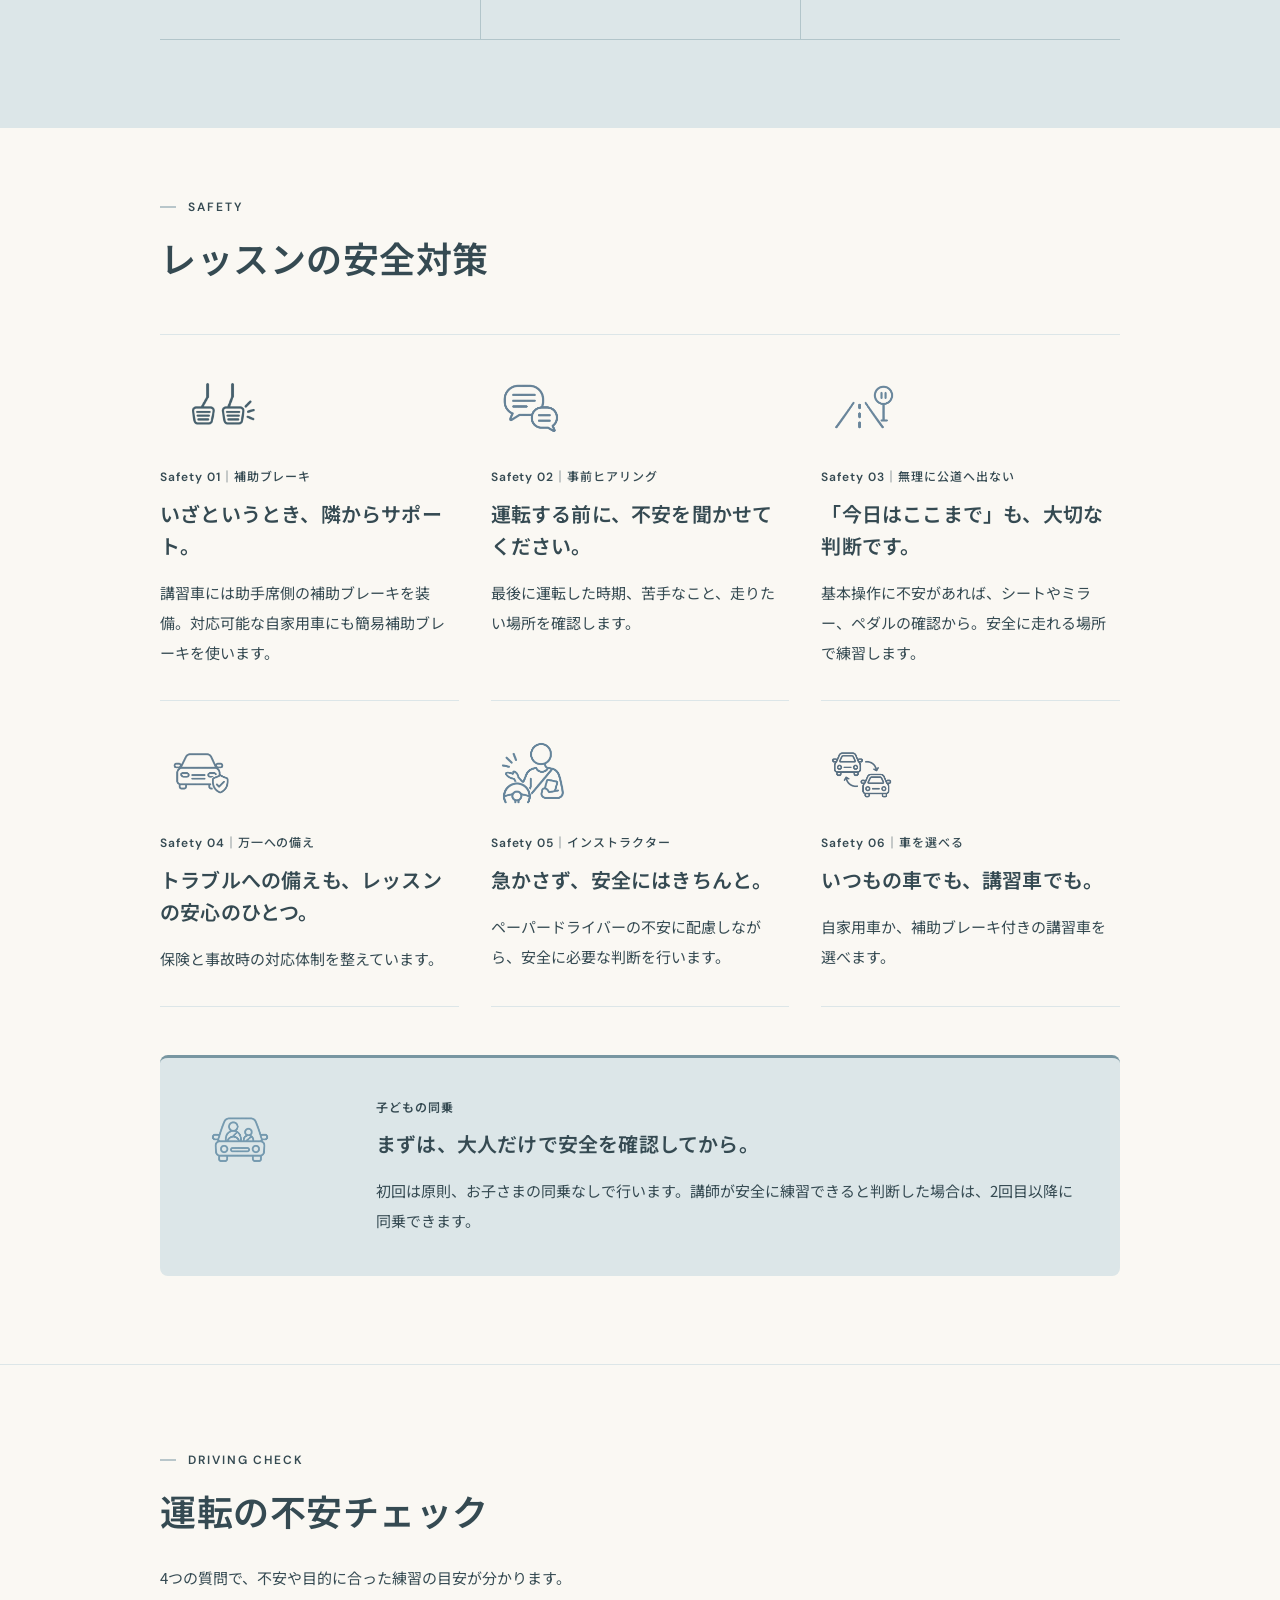
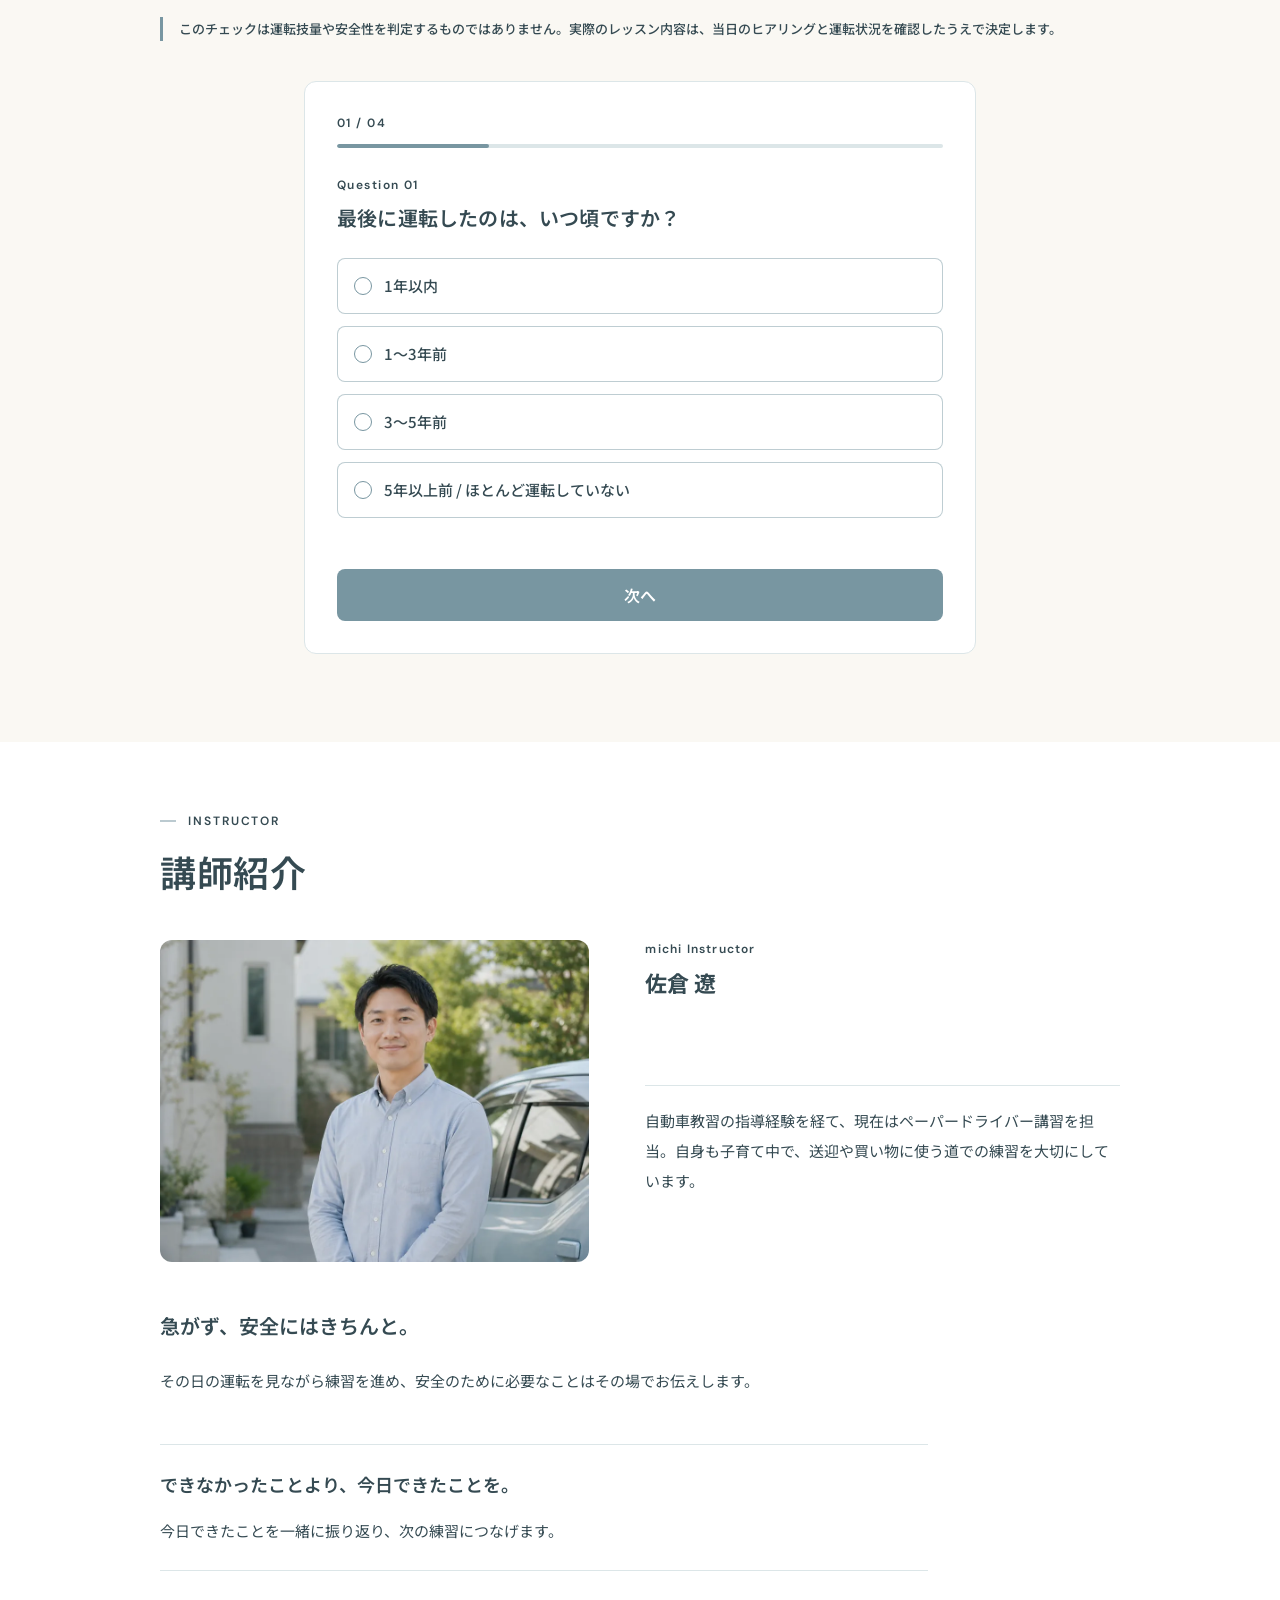
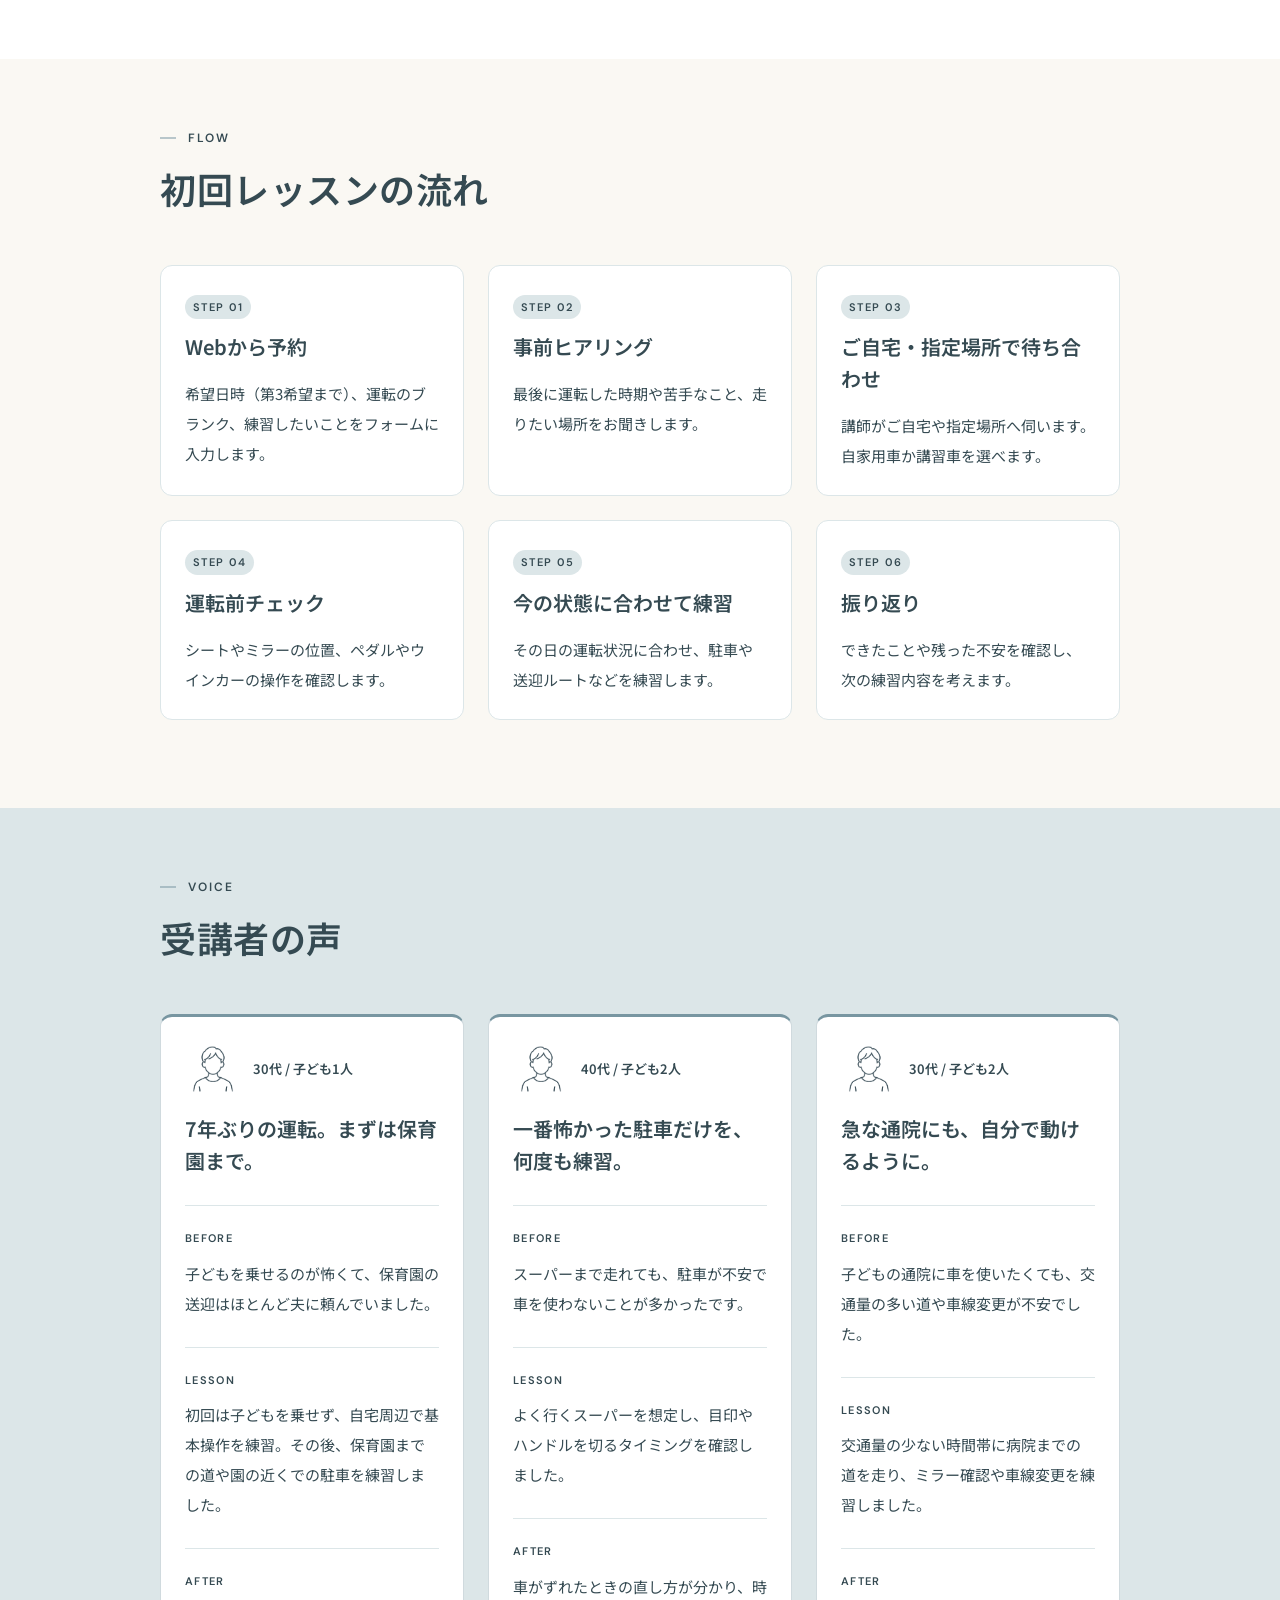
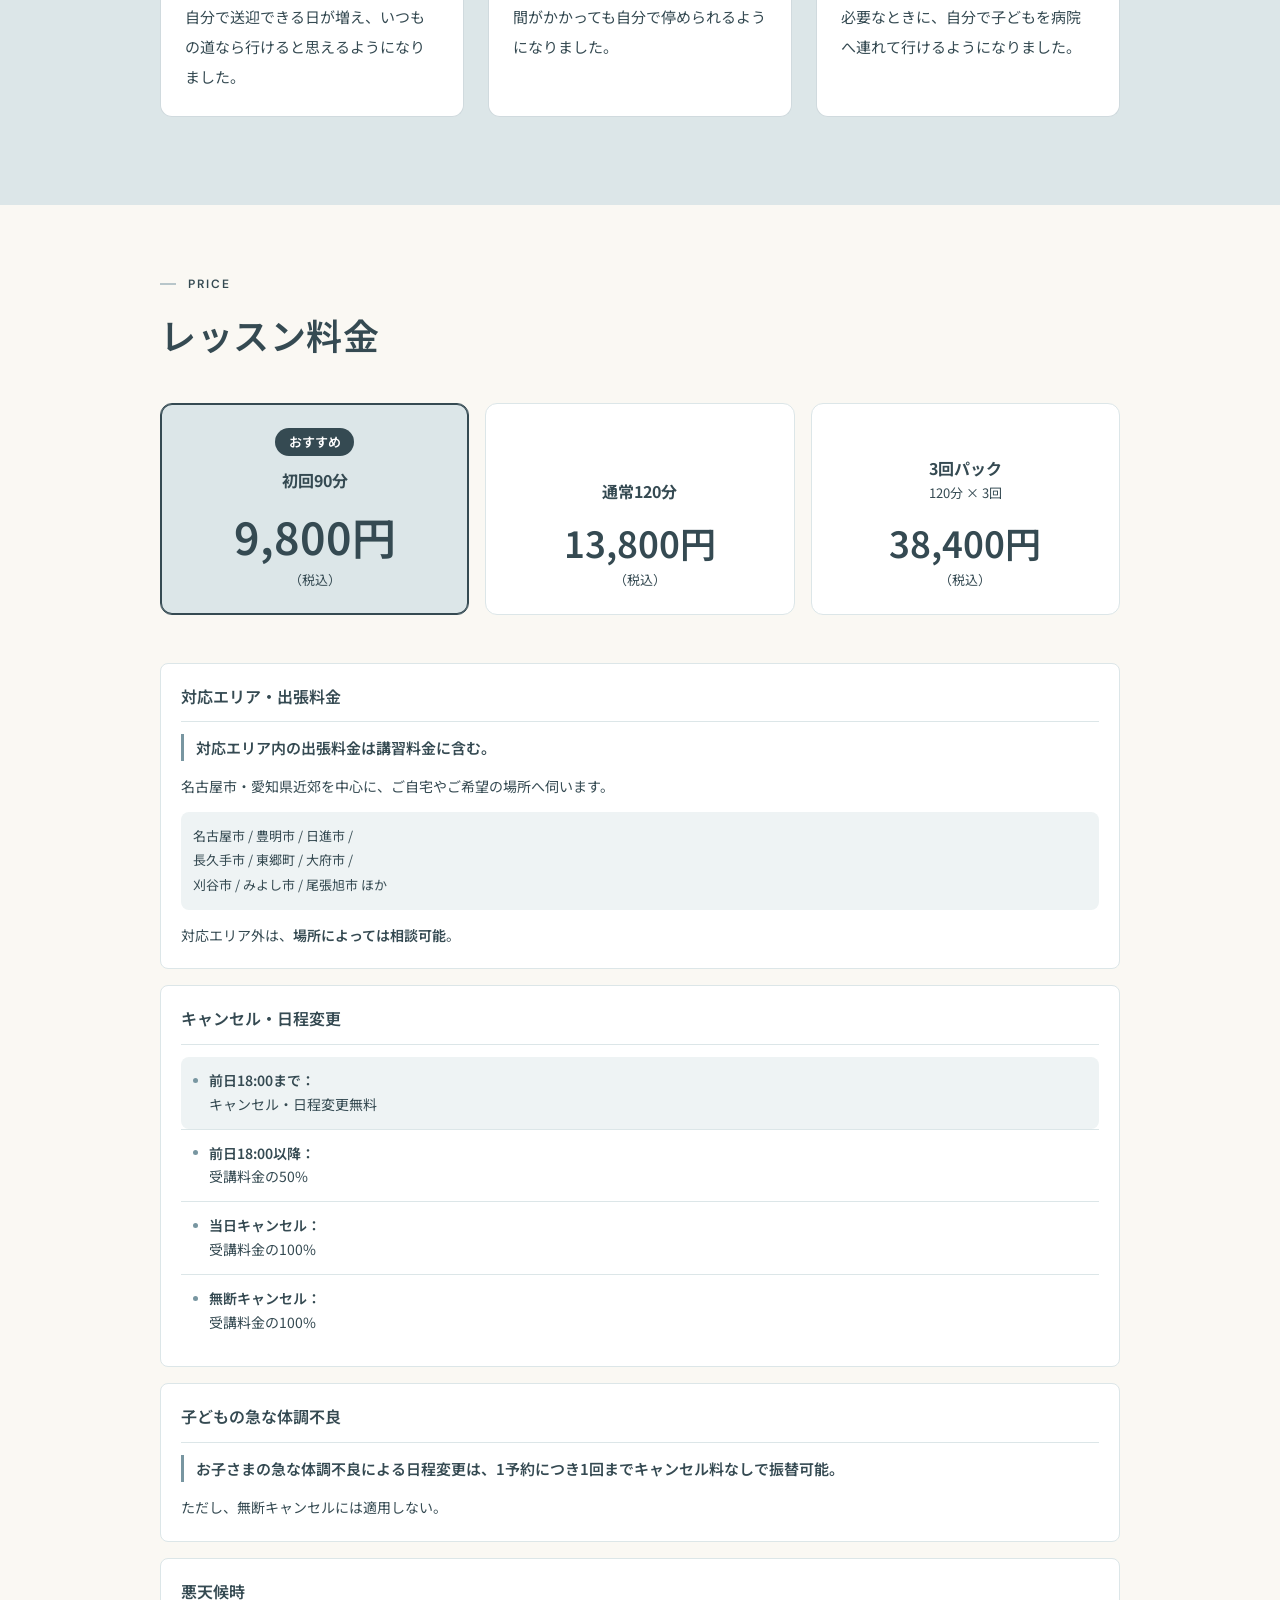
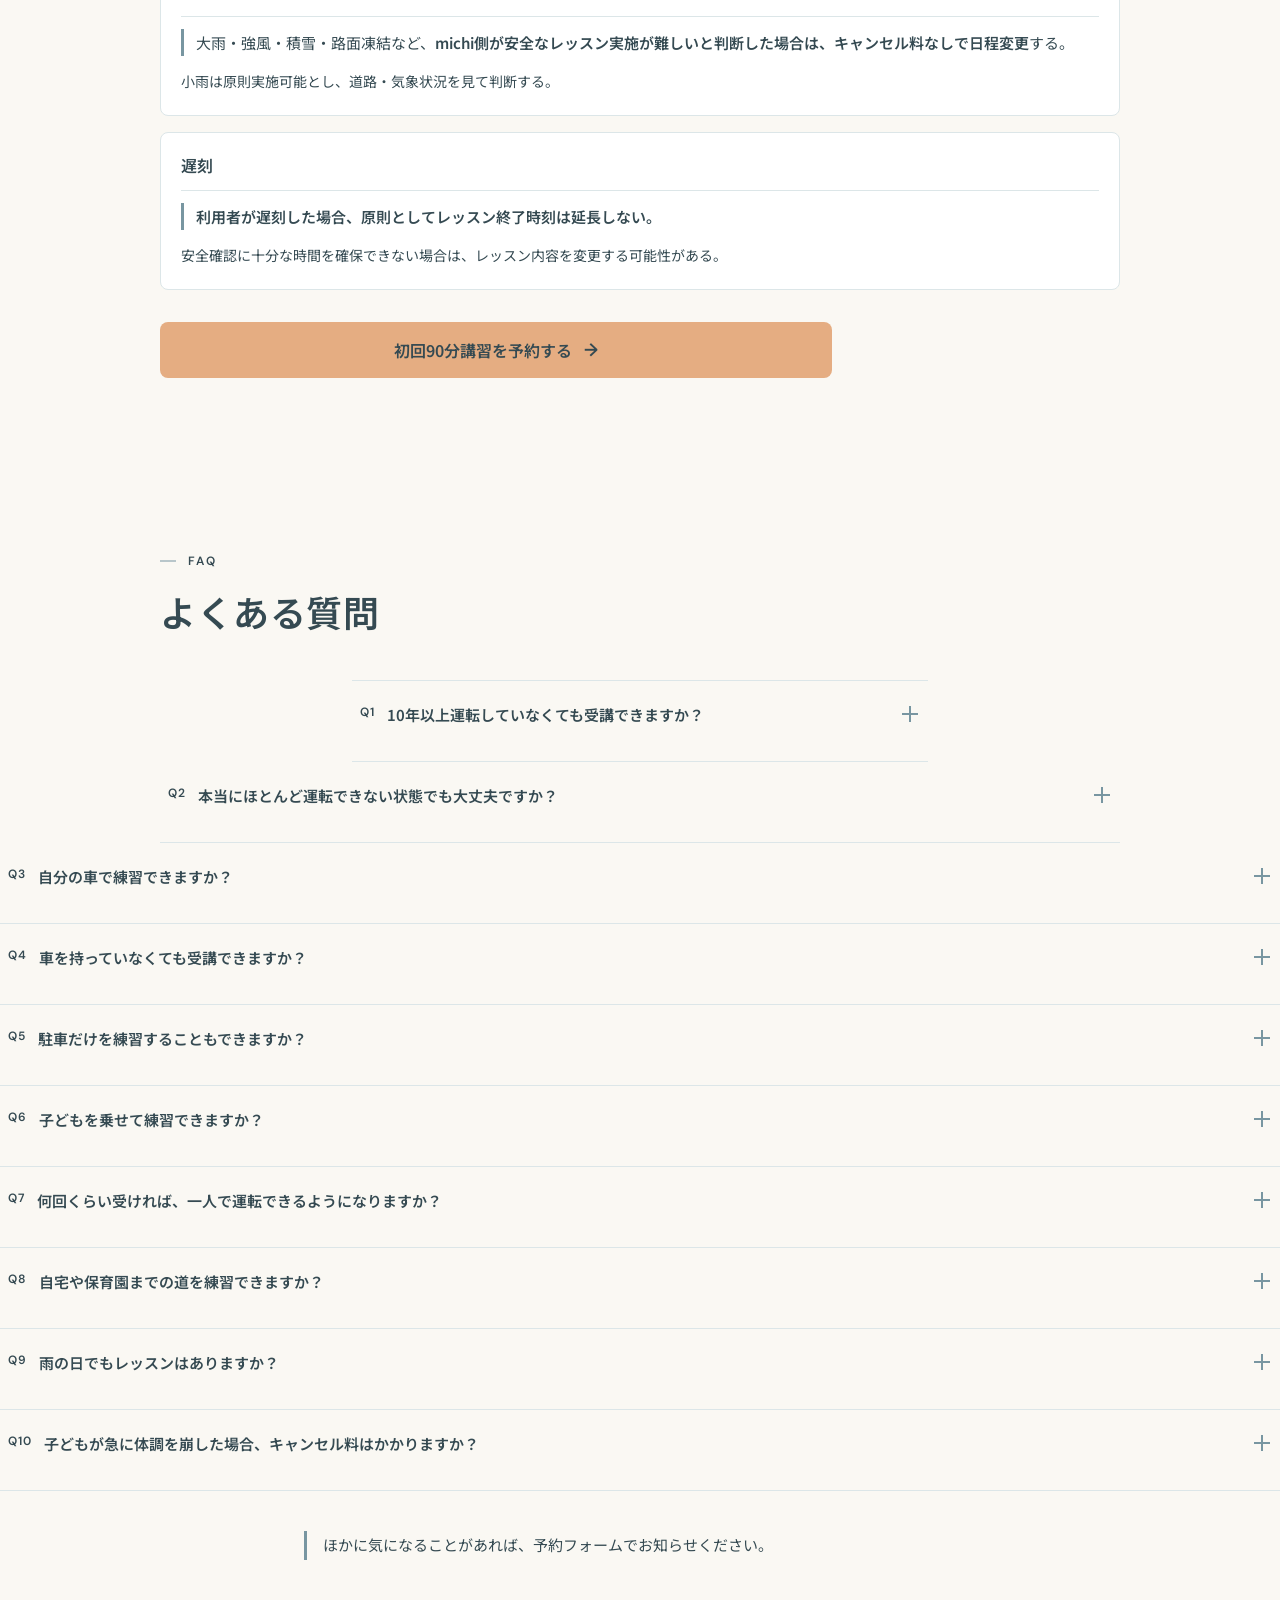
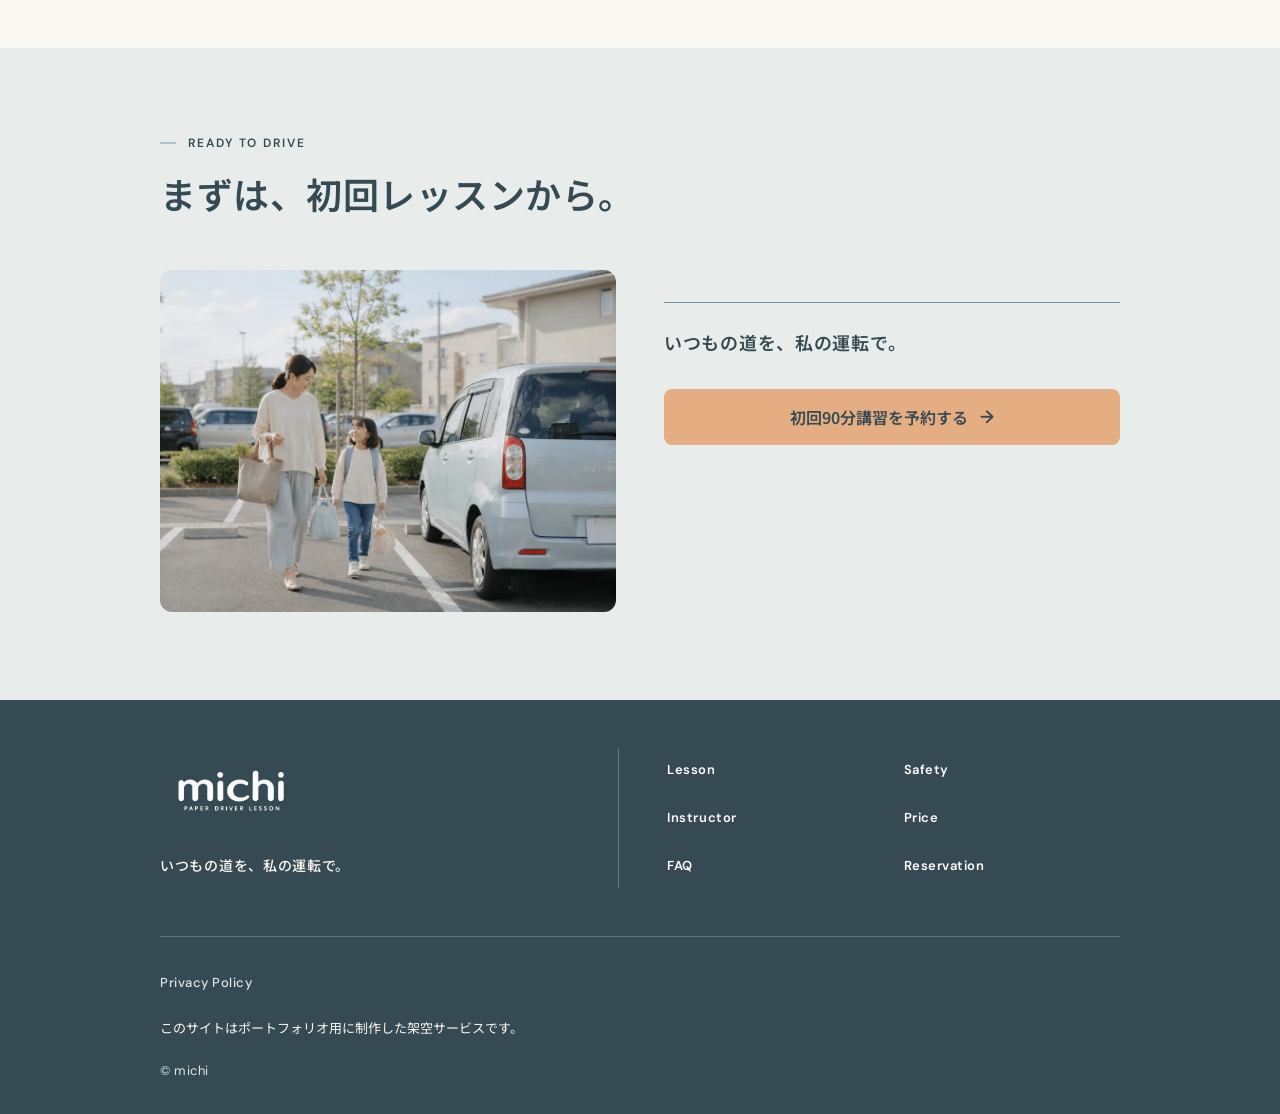
==== commit 3e422bef: "Update michi layout and add reservation and privacy pages" ====
--- a/index.html
+++ b/index.html
@@ -89,7 +89,7 @@
             <li><a href="#price">Price</a></li>
             <li><a href="#faq">FAQ</a></li>
           </ul>
-          <a class="button button--header" href="#reservation">初回90分講習を予約する</a>
+          <a class="button button--header" href="reservation.html">初回90分講習を予約する</a>
         </nav>
       </div>
     </header>
@@ -115,7 +115,7 @@
             <span>運転をもう一度。</span>
           </h1>
           <p class="hero__description">自宅周辺や送迎ルートで練習できる、出張ペーパードライバー講習です。</p>
-          <a class="button button--primary" href="#reservation">
+          <a class="button button--primary" href="reservation.html">
             <span>初回90分講習を予約する</span>
             <span class="button__arrow" aria-hidden="true">→</span>
           </a>
@@ -176,13 +176,14 @@
 
           <div class="concept__body">
             <div class="concept__intro">
-              <p>基本操作や駐車など、今できることから始めます。</p>
+              <p>michiは、久しぶりに運転する方のための出張レッスンです。ご自宅やご希望の場所へ伺い、今の運転に合わせて練習します。</p>
+              <p>ペダルの感覚が不安なら、発進と停止から。駐車が苦手なら、車を停める位置やハンドルを切るタイミングを一緒に確認します。</p>
             </div>
 
             <div class="concept__text">
-              <p>保育園やスーパー、病院など、普段使う道で練習します。</p>
+              <p><strong>練習するのは、普段の暮らしで使う道。</strong></p>
+              <p>たとえば保育園への送迎なら、園の近くで曲がりにくい交差点や、駐車場への入り方まで確認します。スーパーや病院など、まずは自分で行けるようになりたい場所を一つ教えてください。</p>
             </div>
-
           </div>
         </div>
       </section>
@@ -198,49 +199,23 @@
           </header>
 
           <div class="lesson__list">
-            <article class="lesson-card lesson-card--featured">
-              <div class="lesson-card__media">
-                <img
-                  class="lesson-card__image"
-                  src="assets/images/photos/lesson-route.webp"
-                  alt="住宅街の生活道路を走る水色の車"
-                  width="960"
-                  height="720"
-                  loading="lazy"
-                  decoding="async"
-                >
-              </div>
-              <div class="lesson-card__content">
-                <p class="lesson-card__label"><span class="lesson-card__number">Lesson 01</span>｜送迎ルート</p>
-                <h3 class="lesson-card__title">毎日使いたい道を、そのまま練習。</h3>
-                <div class="lesson-card__text">
-                  <p>保育園までの道を走り、園の近くで右左折や駐車を練習します。</p>
-                </div>
-              </div>
-            </article>
-
-            <article class="lesson-card lesson-card--featured">
-              <div class="lesson-card__media">
-                <img
-                  class="lesson-card__image"
-                  src="assets/images/photos/lesson-parking.webp"
-                  alt="駐車場の区画へ車を入れる女性"
-                  width="960"
-                  height="720"
-                  loading="lazy"
-                  decoding="async"
-                >
-              </div>
-              <div class="lesson-card__content">
-                <p class="lesson-card__label"><span class="lesson-card__number">Lesson 02</span>｜駐車</p>
-                <h3 class="lesson-card__title">駐車だけを、繰り返しても大丈夫。</h3>
-                <div class="lesson-card__text">
-                  <p>自宅やスーパーの駐車場を想定し、バック駐車や切り返しを練習します。</p>
-                </div>
-              </div>
-            </article>
-
-            <article class="lesson-card lesson-card--compact">
+            <article class="lesson-card">
+              <p class="lesson-card__label"><span class="lesson-card__number">Lesson 01</span>｜送迎ルート</p>
+              <h3 class="lesson-card__title">毎日使いたい道を、そのまま練習。</h3>
+              <div class="lesson-card__text">
+                <p>保育園までの道を走り、園の近くで右左折や駐車を練習します。</p>
+              </div>
+            </article>
+
+            <article class="lesson-card">
+              <p class="lesson-card__label"><span class="lesson-card__number">Lesson 02</span>｜駐車</p>
+              <h3 class="lesson-card__title">駐車だけを、繰り返しても大丈夫。</h3>
+              <div class="lesson-card__text">
+                <p>自宅やスーパーの駐車場を想定し、バック駐車や切り返しを練習します。</p>
+              </div>
+            </article>
+
+            <article class="lesson-card">
               <p class="lesson-card__label"><span class="lesson-card__number">Lesson 03</span>｜狭い道</p>
               <h3 class="lesson-card__title">すれ違いや住宅街も、落ち着いて。</h3>
               <div class="lesson-card__text">
@@ -248,7 +223,7 @@
               </div>
             </article>
 
-            <article class="lesson-card lesson-card--compact">
+            <article class="lesson-card">
               <p class="lesson-card__label"><span class="lesson-card__number">Lesson 04</span>｜車線変更</p>
               <h3 class="lesson-card__title">周りを見ながら、焦らず移る。</h3>
               <div class="lesson-card__text">
@@ -256,7 +231,7 @@
               </div>
             </article>
 
-            <article class="lesson-card lesson-card--compact">
+            <article class="lesson-card">
               <p class="lesson-card__label"><span class="lesson-card__number">Lesson 05</span>｜右左折</p>
               <h3 class="lesson-card__title">交差点で迷わないための基本から。</h3>
               <div class="lesson-card__text">
@@ -266,6 +241,24 @@
           </div>
 
           <div class="lesson__practice">
+            <img
+              class="lesson__practice-image"
+              src="assets/images/photos/lesson-route.webp"
+              alt="住宅街の生活道路を走る水色の車"
+              width="960"
+              height="720"
+              loading="lazy"
+              decoding="async"
+            >
+            <img
+              class="lesson__practice-image"
+              src="assets/images/photos/lesson-parking.webp"
+              alt="駐車場の区画へ車を入れる女性"
+              width="960"
+              height="720"
+              loading="lazy"
+              decoding="async"
+            >
             <img
               class="lesson__practice-image"
               src="assets/images/photos/lesson-driving-practice.webp"
@@ -758,7 +751,7 @@
               </article>
 
               <div class="driving-check__result-actions">
-                <a class="button button--primary" href="#reservation">
+                <a class="button button--primary" href="reservation.html">
                   <span>初回90分講習を予約する</span>
                   <span class="button__arrow" aria-hidden="true">→</span>
                 </a>
@@ -1006,24 +999,20 @@
             <h2 id="price-title" class="price__title section-title">レッスン料金</h2>
           </header>
 
-          <article class="price__card">
-            <h3 class="price__plan">初回90分</h3>
-            <p class="price__amount">
-              <strong>9,800円</strong><span>（税込）</span>
-            </p>
-          </article>
-
           <ul class="price__plan-list">
-            <li class="price__plan-item">
-              <p class="price__plan-name">通常120分</p>
-              <p class="price__plan-price">13,800円（税込）</p>
-            </li>
-            <li class="price__plan-item">
-              <div>
-                <p class="price__plan-name">3回パック</p>
-                <p class="price__plan-duration">120分 × 3回</p>
-              </div>
-              <p class="price__plan-price">38,400円（税込）</p>
+            <li class="price__card price__card--recommended">
+              <p class="price__recommendation">おすすめ</p>
+              <h3 class="price__plan">初回90分</h3>
+              <p class="price__amount"><strong>9,800円</strong><span>（税込）</span></p>
+            </li>
+            <li class="price__card">
+              <h3 class="price__plan">通常120分</h3>
+              <p class="price__amount"><strong>13,800円</strong><span>（税込）</span></p>
+            </li>
+            <li class="price__card">
+              <h3 class="price__plan">3回パック</h3>
+              <p class="price__plan-duration">120分 × 3回</p>
+              <p class="price__amount"><strong>38,400円</strong><span>（税込）</span></p>
             </li>
           </ul>
 
@@ -1082,7 +1071,7 @@
           </div>
 
 
-          <a class="button button--primary price__cta" href="#reservation">
+          <a class="button button--primary price__cta" href="reservation.html">
             <span>初回90分講習を予約する</span>
             <span class="button__arrow" aria-hidden="true">→</span>
           </a>
@@ -1327,7 +1316,7 @@
 
             <p class="final-cta__message"><strong>いつもの道を、私の運転で。</strong></p>
 
-            <a class="button button--primary final-cta__action" href="#reservation">
+            <a class="button button--primary final-cta__action" href="reservation.html">
               <span>初回90分講習を予約する</span>
               <span class="button__arrow" aria-hidden="true">→</span>
             </a>
@@ -1335,346 +1324,6 @@
         </div>
       </section>
 
-      <section id="reservation" class="reservation" aria-labelledby="reservation-title">
-        <div class="container">
-          <header class="reservation__header section-header">
-            <p class="reservation__label section-label">RESERVATION</p>
-            <h2 id="reservation-title" class="reservation__title section-title">初回レッスンのご予約</h2>
-            <div class="reservation__intro">
-              <p>運転状況や練習したいことを、分かる範囲で入力してください。</p>
-            </div>
-          </header>
-
-          <p id="reservation-demo-note" class="reservation__demo-note">
-            ※このサイトはポートフォリオ用の架空サービスです。フォームから実際の予約は行われません。
-          </p>
-
-          <form id="reservation-form" class="reservation-form" novalidate aria-describedby="reservation-demo-note">
-            <div class="form-field">
-              <div class="form-field__heading">
-                <label class="form-label" for="reservation-name">お名前</label>
-                <span class="form-status form-status--required" aria-hidden="true">必須</span>
-              </div>
-              <input
-                id="reservation-name"
-                class="form-control"
-                name="name"
-                type="text"
-                placeholder="山田 花子"
-                autocomplete="name"
-                required
-                aria-invalid="false"
-                aria-describedby="reservation-name-error"
-              >
-              <p id="reservation-name-error" class="form-error" hidden></p>
-            </div>
-
-            <div class="form-field">
-              <div class="form-field__heading">
-                <label class="form-label" for="reservation-email">メールアドレス</label>
-                <span class="form-status form-status--required" aria-hidden="true">必須</span>
-              </div>
-              <input
-                id="reservation-email"
-                class="form-control"
-                name="email"
-                type="email"
-                placeholder="example@email.com"
-                autocomplete="email"
-                required
-                aria-invalid="false"
-                aria-describedby="reservation-email-error"
-              >
-              <p id="reservation-email-error" class="form-error" hidden></p>
-            </div>
-
-            <div class="form-field">
-              <div class="form-field__heading">
-                <label class="form-label" for="reservation-tel">電話番号</label>
-                <span class="form-status form-status--required" aria-hidden="true">必須</span>
-              </div>
-              <input
-                id="reservation-tel"
-                class="form-control"
-                name="tel"
-                type="tel"
-                inputmode="tel"
-                placeholder="090-1234-5678"
-                autocomplete="tel"
-                required
-                aria-invalid="false"
-                aria-describedby="reservation-tel-error"
-              >
-              <p id="reservation-tel-error" class="form-error" hidden></p>
-            </div>
-
-            <fieldset class="form-group">
-              <legend class="form-legend">
-                希望日時
-                <span class="form-status form-status--required" aria-hidden="true">必須</span>
-              </legend>
-
-              <div class="form-field form-field--nested">
-                <label class="form-label" for="reservation-date-1">第1希望日時</label>
-                <input
-                  id="reservation-date-1"
-                  class="form-control"
-                  name="preferred_date_1"
-                  type="datetime-local"
-                  required
-                  aria-invalid="false"
-                  aria-describedby="reservation-date-1-error"
-                >
-                <p id="reservation-date-1-error" class="form-error" hidden></p>
-              </div>
-
-              <div class="form-field form-field--nested">
-                <label class="form-label" for="reservation-date-2">第2希望日時</label>
-                <input
-                  id="reservation-date-2"
-                  class="form-control"
-                  name="preferred_date_2"
-                  type="datetime-local"
-                  required
-                  aria-invalid="false"
-                  aria-describedby="reservation-date-2-error"
-                >
-                <p id="reservation-date-2-error" class="form-error" hidden></p>
-              </div>
-
-              <div class="form-field form-field--nested">
-                <label class="form-label" for="reservation-date-3">第3希望日時</label>
-                <input
-                  id="reservation-date-3"
-                  class="form-control"
-                  name="preferred_date_3"
-                  type="datetime-local"
-                  required
-                  aria-invalid="false"
-                  aria-describedby="reservation-date-3-error"
-                >
-                <p id="reservation-date-3-error" class="form-error" hidden></p>
-              </div>
-            </fieldset>
-
-            <div class="form-field">
-              <div class="form-field__heading">
-                <label class="form-label" for="reservation-area">希望エリア</label>
-                <span class="form-status form-status--required" aria-hidden="true">必須</span>
-              </div>
-              <input
-                id="reservation-area"
-                class="form-control"
-                name="area"
-                type="text"
-                placeholder="愛知県名古屋市"
-                autocomplete="address-level2"
-                required
-                aria-invalid="false"
-                aria-describedby="reservation-area-help reservation-area-error"
-              >
-              <p id="reservation-area-help" class="form-help">ご自宅またはレッスン開始を希望するエリアをご入力ください。</p>
-              <p id="reservation-area-error" class="form-error" hidden></p>
-            </div>
-
-            <fieldset class="form-group" aria-describedby="reservation-vehicle-error">
-              <legend class="form-legend">
-                レッスン車両
-                <span class="form-status form-status--required" aria-hidden="true">必須</span>
-              </legend>
-              <div class="form-options">
-                <label class="form-option">
-                  <input class="form-option__input" name="vehicle" type="radio" value="自家用車を希望" required aria-invalid="false" aria-describedby="reservation-vehicle-error">
-                  <span>自家用車を希望</span>
-                </label>
-                <label class="form-option">
-                  <input class="form-option__input" name="vehicle" type="radio" value="講習車を希望" required aria-invalid="false" aria-describedby="reservation-vehicle-error">
-                  <span>講習車を希望</span>
-                </label>
-                <label class="form-option">
-                  <input class="form-option__input" name="vehicle" type="radio" value="相談して決めたい" required aria-invalid="false" aria-describedby="reservation-vehicle-error">
-                  <span>相談して決めたい</span>
-                </label>
-              </div>
-              <p id="reservation-vehicle-error" class="form-error" hidden></p>
-            </fieldset>
-
-            <fieldset class="form-group" aria-describedby="reservation-break-error">
-              <legend class="form-legend">
-                運転ブランク
-                <span class="form-status form-status--required" aria-hidden="true">必須</span>
-              </legend>
-              <div class="form-options">
-                <label class="form-option">
-                  <input class="form-option__input" name="driving_break" type="radio" value="1年以内" required aria-invalid="false" aria-describedby="reservation-break-error">
-                  <span>1年以内</span>
-                </label>
-                <label class="form-option">
-                  <input class="form-option__input" name="driving_break" type="radio" value="1〜3年" required aria-invalid="false" aria-describedby="reservation-break-error">
-                  <span>1〜3年</span>
-                </label>
-                <label class="form-option">
-                  <input class="form-option__input" name="driving_break" type="radio" value="3〜5年" required aria-invalid="false" aria-describedby="reservation-break-error">
-                  <span>3〜5年</span>
-                </label>
-                <label class="form-option">
-                  <input class="form-option__input" name="driving_break" type="radio" value="5年以上" required aria-invalid="false" aria-describedby="reservation-break-error">
-                  <span>5年以上</span>
-                </label>
-                <label class="form-option">
-                  <input class="form-option__input" name="driving_break" type="radio" value="免許取得後ほとんど運転していない" required aria-invalid="false" aria-describedby="reservation-break-error">
-                  <span>免許取得後ほとんど運転していない</span>
-                </label>
-              </div>
-              <p id="reservation-break-error" class="form-error" hidden></p>
-            </fieldset>
-
-            <fieldset class="form-group">
-              <legend class="form-legend">
-                練習したいこと
-                <span class="form-status form-status--optional" aria-hidden="true">任意</span>
-              </legend>
-              <div class="form-options">
-                <label class="form-option">
-                  <input class="form-option__input" name="practice" type="checkbox" value="自宅周辺">
-                  <span>自宅周辺</span>
-                </label>
-                <label class="form-option">
-                  <input class="form-option__input" name="practice" type="checkbox" value="子どもの送迎ルート">
-                  <span>子どもの送迎ルート</span>
-                </label>
-                <label class="form-option">
-                  <input class="form-option__input" name="practice" type="checkbox" value="駐車">
-                  <span>駐車</span>
-                </label>
-                <label class="form-option">
-                  <input class="form-option__input" name="practice" type="checkbox" value="狭い道">
-                  <span>狭い道</span>
-                </label>
-                <label class="form-option">
-                  <input class="form-option__input" name="practice" type="checkbox" value="右左折">
-                  <span>右左折</span>
-                </label>
-                <label class="form-option">
-                  <input class="form-option__input" name="practice" type="checkbox" value="車線変更">
-                  <span>車線変更</span>
-                </label>
-                <label class="form-option">
-                  <input class="form-option__input" name="practice" type="checkbox" value="スーパー・病院など目的地まで">
-                  <span>スーパー・病院など目的地まで</span>
-                </label>
-                <label class="form-option">
-                  <input class="form-option__input" name="practice" type="checkbox" value="基本操作から確認したい">
-                  <span>基本操作から確認したい</span>
-                </label>
-                <label class="form-option">
-                  <input class="form-option__input" name="practice" type="checkbox" value="まだ分からない / 相談したい">
-                  <span>まだ分からない / 相談したい</span>
-                </label>
-              </div>
-            </fieldset>
-
-            <div class="form-field">
-              <div class="form-field__heading">
-                <label class="form-label" for="reservation-message">その他、不安なことや伝えておきたいこと</label>
-                <span class="form-status form-status--optional" aria-hidden="true">任意</span>
-              </div>
-              <textarea
-                id="reservation-message"
-                class="form-control form-control--textarea"
-                name="message"
-                placeholder="駐車が特に不安です。保育園までの道を練習したいです。"
-              ></textarea>
-            </div>
-
-            <fieldset class="form-group" aria-describedby="reservation-privacy-error">
-              <legend class="form-legend">
-                プライバシーポリシー同意
-                <span class="form-status form-status--required" aria-hidden="true">必須</span>
-              </legend>
-              <div class="form-option form-option--privacy">
-                <input id="reservation-privacy" class="form-option__input" name="privacy" type="checkbox" required aria-invalid="false" aria-describedby="reservation-privacy-error" aria-labelledby="reservation-privacy-policy-link reservation-privacy-consent-label">
-                <span class="form-option__privacy-text">
-                  <a id="reservation-privacy-policy-link" class="form-option__policy-link" href="#privacy">プライバシーポリシー</a>に
-                  <label id="reservation-privacy-consent-label" class="form-option__privacy-label" for="reservation-privacy">同意する</label>
-                </span>
-              </div>
-              <p id="reservation-privacy-error" class="form-error" hidden></p>
-            </fieldset>
-
-            <div class="reservation-form__confirmation">
-              <p><strong>この時点では予約確定ではありません。</strong></p>
-              <p>内容を確認後、michiから日程確認のご連絡をお送りします。<br>確認メールをもって予約確定となります。</p>
-            </div>
-
-            <button class="button button--primary reservation-form__submit" type="submit">予約内容を送信する</button>
-          </form>
-
-          <section
-            id="reservation-completion"
-            class="reservation__completion"
-            aria-live="polite"
-            aria-labelledby="reservation-completion-title"
-            hidden
-          >
-            <h3 id="reservation-completion-title" class="reservation__completion-title" tabindex="-1">ご予約ありがとうございます。</h3>
-            <p>予約内容を受け付けました。</p>
-            <p>ご入力いただいた内容を確認し、<br>michiから日程についてご連絡します。</p>
-            <p><strong>確認メールをもって、予約確定となります。</strong></p>
-            <p class="reservation__completion-note">ポートフォリオ用デモのため、実際の送信は行われていません。</p>
-          </section>
-        </div>
-      </section>
-
-      <section id="privacy" class="privacy" aria-labelledby="privacy-title">
-        <div class="container">
-          <header class="privacy__header section-header">
-            <p class="privacy__label section-label">PRIVACY POLICY</p>
-            <h2 id="privacy-title" class="privacy__title section-title">プライバシーポリシー</h2>
-            <div class="privacy__intro">
-              <p>架空サービス「michi」のデモサイトです。予約フォームの入力内容は送信・保存されません。</p>
-            </div>
-          </header>
-
-          <div class="privacy__content">
-            <section class="privacy__item" aria-labelledby="privacy-item-01-title">
-              <h3 id="privacy-item-01-title" class="privacy__item-title">
-                <span class="privacy__number">01｜</span>
-                <span>入力情報について</span>
-              </h3>
-              <p>Reservation Formでは、お名前、メールアドレス、電話番号、希望日時などを入力できる設計になっています。</p>
-              <p>ただし、このサイトでは入力内容を外部サーバーへ送信せず、データベースやlocalStorage等への保存も行いません。</p>
-            </section>
-
-            <section class="privacy__item" aria-labelledby="privacy-item-02-title">
-              <h3 id="privacy-item-02-title" class="privacy__item-title">
-                <span class="privacy__number">02｜</span>
-                <span>第三者への提供について</span>
-              </h3>
-              <p>このデモサイトでは、入力された情報を第三者へ提供することはありません。</p>
-            </section>
-
-            <section class="privacy__item" aria-labelledby="privacy-item-03-title">
-              <h3 id="privacy-item-03-title" class="privacy__item-title">
-                <span class="privacy__number">03｜</span>
-                <span>利用目的について</span>
-              </h3>
-              <p>Formは、実際の予約受付を目的としたものではなく、ポートフォリオ作品としてForm UI・Validation・送信完了表示などの実装を確認するために設置しています。</p>
-            </section>
-
-            <section class="privacy__item" aria-labelledby="privacy-item-04-title">
-              <h3 id="privacy-item-04-title" class="privacy__item-title">
-                <span class="privacy__number">04｜</span>
-                <span>実際の予約について</span>
-              </h3>
-              <p>このサイトから実際の予約・問い合わせはできません。</p>
-              <p>入力・送信操作を行っても、michiから連絡が届くことはありません。</p>
-            </section>
-          </div>
-
-          <p class="privacy__closing"><strong>個人情報を入力する必要はありません。Formを試す場合は、ダミー情報をご使用ください。</strong></p>
-        </div>
-      </section>
     </main>
 
     <footer class="site-footer">
@@ -1701,12 +1350,12 @@
             <li><a href="#instructor">Instructor</a></li>
             <li><a href="#price">Price</a></li>
             <li><a href="#faq">FAQ</a></li>
-            <li><a href="#reservation">Reservation</a></li>
+            <li><a href="reservation.html">Reservation</a></li>
           </ul>
         </nav>
 
         <div class="site-footer__meta">
-          <p class="site-footer__privacy"><a href="#privacy">Privacy Policy</a></p>
+          <p class="site-footer__privacy"><a href="privacy.html">Privacy Policy</a></p>
           <p class="site-footer__note">このサイトはポートフォリオ用に制作した架空サービスです。</p>
           <p class="site-footer__copyright">© michi</p>
         </div>
@@ -1714,7 +1363,7 @@
     </footer>
 
     <div class="mobile-fixed-cta" data-mobile-fixed-cta hidden>
-      <a class="mobile-fixed-cta__link" href="#reservation">初回90分講習を予約する</a>
+      <a class="mobile-fixed-cta__link" href="reservation.html">初回90分講習を予約する</a>
     </div>
   </body>
 </html>
--- a/css/style.css
+++ b/css/style.css
@@ -334,13 +334,17 @@
 }
 
 .problem__list {
+  display: grid;
+  gap: 1rem;
   margin-block-start: 2.5rem;
-  border-block-start: 0.0625rem solid var(--color-sub);
 }
 
 .problem__item {
-  padding-block: 1.5rem;
-  border-block-end: 0.0625rem solid var(--color-sub);
+  padding: 1.25rem;
+  border: 0.0625rem solid var(--color-sub);
+  border-inline-start: 0.1875rem solid var(--color-main);
+  border-radius: var(--radius-small);
+  background-color: color-mix(in srgb, var(--color-white) 75%, var(--color-sub));
 }
 
 .problem__item-title {
@@ -364,6 +368,7 @@
 
 .problem__item-text {
   margin-block-start: 0.5rem;
+  padding-inline-start: 1.25rem;
   font-size: 0.9375rem;
   line-height: 1.9;
 }
@@ -458,45 +463,16 @@
 }
 
 .lesson__list {
+  display: grid;
+  gap: 1rem;
   margin-block-start: 3rem;
 }
 
 .lesson-card {
-  padding-block: 2rem;
-  border-block-end: 0.0625rem solid var(--color-sub);
-}
-
-.lesson-card:first-child {
-  padding-block-start: 0;
-}
-
-.lesson-card--featured {
-  padding-block-end: 3rem;
-}
-
-.lesson-card--featured + .lesson-card--featured {
-  padding-block-start: 3rem;
-}
-
-.lesson-card--featured + .lesson-card--compact {
-  padding-block-start: 2.5rem;
-}
-
-.lesson-card__media,
-.lesson__practice {
-  overflow: hidden;
-  border-radius: var(--radius-medium);
-  background-color: var(--color-sub);
-}
-
-.lesson-card__image {
-  width: 100%;
-  aspect-ratio: 4 / 3;
-  object-fit: cover;
-}
-
-.lesson-card__content {
-  margin-block-start: 1.5rem;
+  padding: 1rem;
+  border: 0.0625rem solid var(--color-sub);
+  border-radius: var(--radius-small);
+  background-color: var(--color-white);
 }
 
 .lesson-card__label {
@@ -543,12 +519,16 @@
 }
 
 .lesson__practice {
+  display: grid;
+  grid-template-columns: repeat(3, minmax(0, 1fr));
+  gap: clamp(0.5rem, 2vw, 1.5rem);
   margin-block-start: 3rem;
 }
 
 .lesson__practice-image {
   width: 100%;
-  aspect-ratio: 16 / 9;
+  aspect-ratio: 4 / 3;
+  border-radius: var(--radius-medium);
   object-fit: cover;
   object-position: center 45%;
 }
@@ -1129,8 +1109,6 @@
 
 .instructor__message {
   margin-block-start: 3rem;
-  padding-inline-start: 1.25rem;
-  border-inline-start: 0.1875rem solid var(--color-main);
 }
 
 .instructor__message-title {
@@ -1411,82 +1389,65 @@
   scroll-margin-block-start: 1rem;
 }
 
+.price__plan-list {
+  display: grid;
+  gap: 1rem;
+  margin-block-start: 2.5rem;
+}
+
 .price__card {
-  margin-block-start: 2.5rem;
-  padding: 1.75rem 1.5rem;
+  display: flex;
+  flex-direction: column;
+  justify-content: flex-end;
+  padding: 1.5rem 1rem;
   border: 0.0625rem solid var(--color-sub);
   border-radius: var(--radius-medium);
   background-color: var(--color-white);
   text-align: center;
 }
 
+.price__card--recommended {
+  border-color: var(--color-deep);
+  background-color: var(--color-sub);
+  box-shadow: inset 0 0 0 0.0625rem var(--color-deep);
+}
+
+.price__recommendation {
+  align-self: center;
+  margin-block-end: 0.75rem;
+  padding: 0.15rem 0.85rem;
+  border-radius: 2rem;
+  background-color: var(--color-deep);
+  color: var(--color-white);
+  font-size: 0.8125rem;
+  font-weight: 600;
+}
+
 .price__plan {
   margin: 0;
-  color: var(--color-deep);
   font-size: 1rem;
-  font-weight: 600;
-  letter-spacing: 0.04em;
   line-height: 1.6;
 }
 
 .price__amount {
-  display: flex;
   margin-block-start: 0.75rem;
-  align-items: baseline;
-  justify-content: center;
-  gap: 0.25rem;
   font-variant-numeric: tabular-nums;
   line-height: 1.4;
 }
 
 .price__amount strong {
-  font-size: clamp(2rem, 9vw, 2.5rem);
-  font-weight: 600;
-  letter-spacing: 0.01em;
-}
-
-.price__amount span {
+  display: block;
+  font-size: clamp(1.5rem, 3.4vw, 2.25rem);
+  font-weight: 600;
+}
+
+.price__card--recommended .price__amount strong {
+  font-size: clamp(2rem, 4vw, 2.75rem);
+}
+
+.price__amount span,
+.price__plan-duration {
   font-size: 0.8125rem;
-}
-
-.price__plan-list {
-  margin-block-start: 1.5rem;
-  border-block: 0.0625rem solid var(--color-sub);
-}
-
-.price__plan-item {
-  display: flex;
-  align-items: center;
-  justify-content: space-between;
-  gap: 1rem;
-  padding-block: 1.25rem;
-}
-
-.price__plan-item + .price__plan-item {
-  border-block-start: 0.0625rem solid var(--color-sub);
-}
-
-.price__plan-name,
-.price__plan-price {
-  font-weight: 600;
-}
-
-.price__plan-name,
-.price__plan-duration {
-  text-align: start;
-}
-
-.price__plan-price {
-  flex: 0 0 auto;
-  font-variant-numeric: tabular-nums;
-  text-align: end;
-}
-
-.price__plan-duration {
-  margin-block-start: 0.125rem;
-  color: var(--color-deep);
-  font-size: 0.8125rem;
-  line-height: 1.6;
 }
 
 .price__notes {
@@ -1614,7 +1575,9 @@
 }
 
 .faq__list {
+  width: min(calc(100% - 1rem), 36rem);
   margin-block-start: 2.5rem;
+  margin-inline: auto;
   border-block-start: 0.0625rem solid var(--color-sub);
 }
 
@@ -1634,6 +1597,7 @@
   align-items: start;
   gap: 0.75rem;
   padding-block: 1.25rem;
+  padding-inline: 0.5rem;
   color: var(--color-deep);
   text-align: start;
 }
@@ -1661,6 +1625,7 @@
 }
 
 .faq__question-text {
+  overflow-wrap: anywhere;
   font-size: 0.9375rem;
   font-weight: 600;
   line-height: 1.8;
@@ -1694,7 +1659,8 @@
 }
 
 .faq__answer-inner {
-  padding: 0 0 1.5rem 2.625rem;
+  padding: 0 0.5rem 1.5rem 3.125rem;
+  overflow-wrap: anywhere;
   font-size: 0.9375rem;
   line-height: 1.9;
 }
@@ -2253,6 +2219,14 @@
     font-size: 2rem;
   }
 
+  .problem__list {
+    grid-template-columns: repeat(2, minmax(0, 1fr));
+  }
+
+  .problem__item:last-child {
+    grid-column: 1 / -1;
+  }
+
   .problem,
   .concept,
   .lesson,
@@ -2305,7 +2279,6 @@
 
   .problem__list,
   .problem__closing,
-  .lesson__practice,
   .lesson__closing {
     max-width: 42rem;
     margin-inline: auto;
@@ -2332,47 +2305,7 @@
   }
 
   .lesson__list {
-    display: grid;
-    grid-template-columns: repeat(6, minmax(0, 1fr));
-    gap: 1.5rem;
-  }
-
-  .lesson-card {
-    padding-block: 0;
-    border-block-end: 0;
-  }
-
-  .lesson-card--featured {
-    display: grid;
-    grid-column: 1 / -1;
-    grid-template-columns: minmax(0, 0.9fr) minmax(0, 1.1fr);
-    gap: 2rem;
-    padding-block-end: 2rem;
-    border-block-end: 0.0625rem solid var(--color-sub);
-  }
-
-  .lesson-card--featured + .lesson-card--featured {
-    padding-block-start: 2rem;
-  }
-
-  .lesson-card--featured + .lesson-card--compact {
-    padding-block-start: 1.25rem;
-  }
-
-  .lesson-card--compact {
-    grid-column: span 2;
-    padding: 1.25rem;
-    border: 0.0625rem solid var(--color-sub);
-    border-radius: var(--radius-small);
-    background-color: var(--color-white);
-  }
-
-  .lesson-card__content {
-    margin-block-start: 0;
-  }
-
-  .lesson-card__media {
-    align-self: start;
+    grid-template-columns: repeat(2, minmax(0, 1fr));
   }
 
   .features__closing,
@@ -2422,7 +2355,6 @@
   }
 
   .driving-check__card,
-  .faq__list,
   .faq__closing,
   .reservation__demo-note,
   .reservation-form,
@@ -2436,10 +2368,8 @@
   }
 
   .instructor__message,
-  .instructor__policy,
-  .instructor__closing {
+  .instructor__policy {
     max-width: 42rem;
-    margin-inline: auto;
   }
 
   .instructor__profile {
@@ -2476,39 +2406,13 @@
     margin-inline: auto;
   }
 
-  .price__card,
-  .price__plan-list,
+  .price__plan-list {
+    grid-template-columns: repeat(3, minmax(0, 1fr));
+  }
+
   .price__cta {
     max-width: 40rem;
     margin-inline: auto;
-  }
-
-  .price__plan-list {
-    display: grid;
-    grid-template-columns: repeat(2, minmax(0, 1fr));
-  }
-
-  .price__plan-item {
-    padding: 1.25rem 1.5rem;
-  }
-
-  .price__plan-item + .price__plan-item {
-    border-block-start: 0;
-    border-inline-start: 0.0625rem solid var(--color-sub);
-  }
-
-  .price__notes {
-    display: grid;
-    grid-template-columns: repeat(2, minmax(0, 1fr));
-    gap: 1rem;
-  }
-
-  .price__note-block + .price__note-block {
-    margin-block-start: 0;
-  }
-
-  .price__note-block:last-child {
-    grid-column: 1 / -1;
   }
 
   .final-cta {
@@ -2648,12 +2552,10 @@
     gap: 3rem;
   }
 
-  .lesson-card--featured {
-    grid-template-columns: minmax(0, 1fr) minmax(0, 1fr);
-    gap: 3rem;
-  }
-
-  .lesson-card--compact,
+  .lesson__list {
+    grid-template-columns: repeat(5, minmax(0, 1fr));
+  }
+
   .features__item {
     padding: 2rem;
   }
@@ -2669,7 +2571,6 @@
   }
 
   .driving-check__card,
-  .faq__list,
   .faq__closing,
   .reservation__demo-note,
   .reservation-form,
@@ -2678,8 +2579,7 @@
   }
 
   .instructor__message,
-  .instructor__policy,
-  .instructor__closing {
+  .instructor__policy {
     max-width: 48rem;
   }
 
@@ -2708,18 +2608,8 @@
     margin-block-start: 0;
   }
 
-  .price__card,
-  .price__plan-list,
   .price__cta {
     max-width: 42rem;
-  }
-
-  .price__notes {
-    gap: 1.5rem;
-  }
-
-  .price__amount strong {
-    font-size: 3rem;
   }
 
   .final-cta__title {
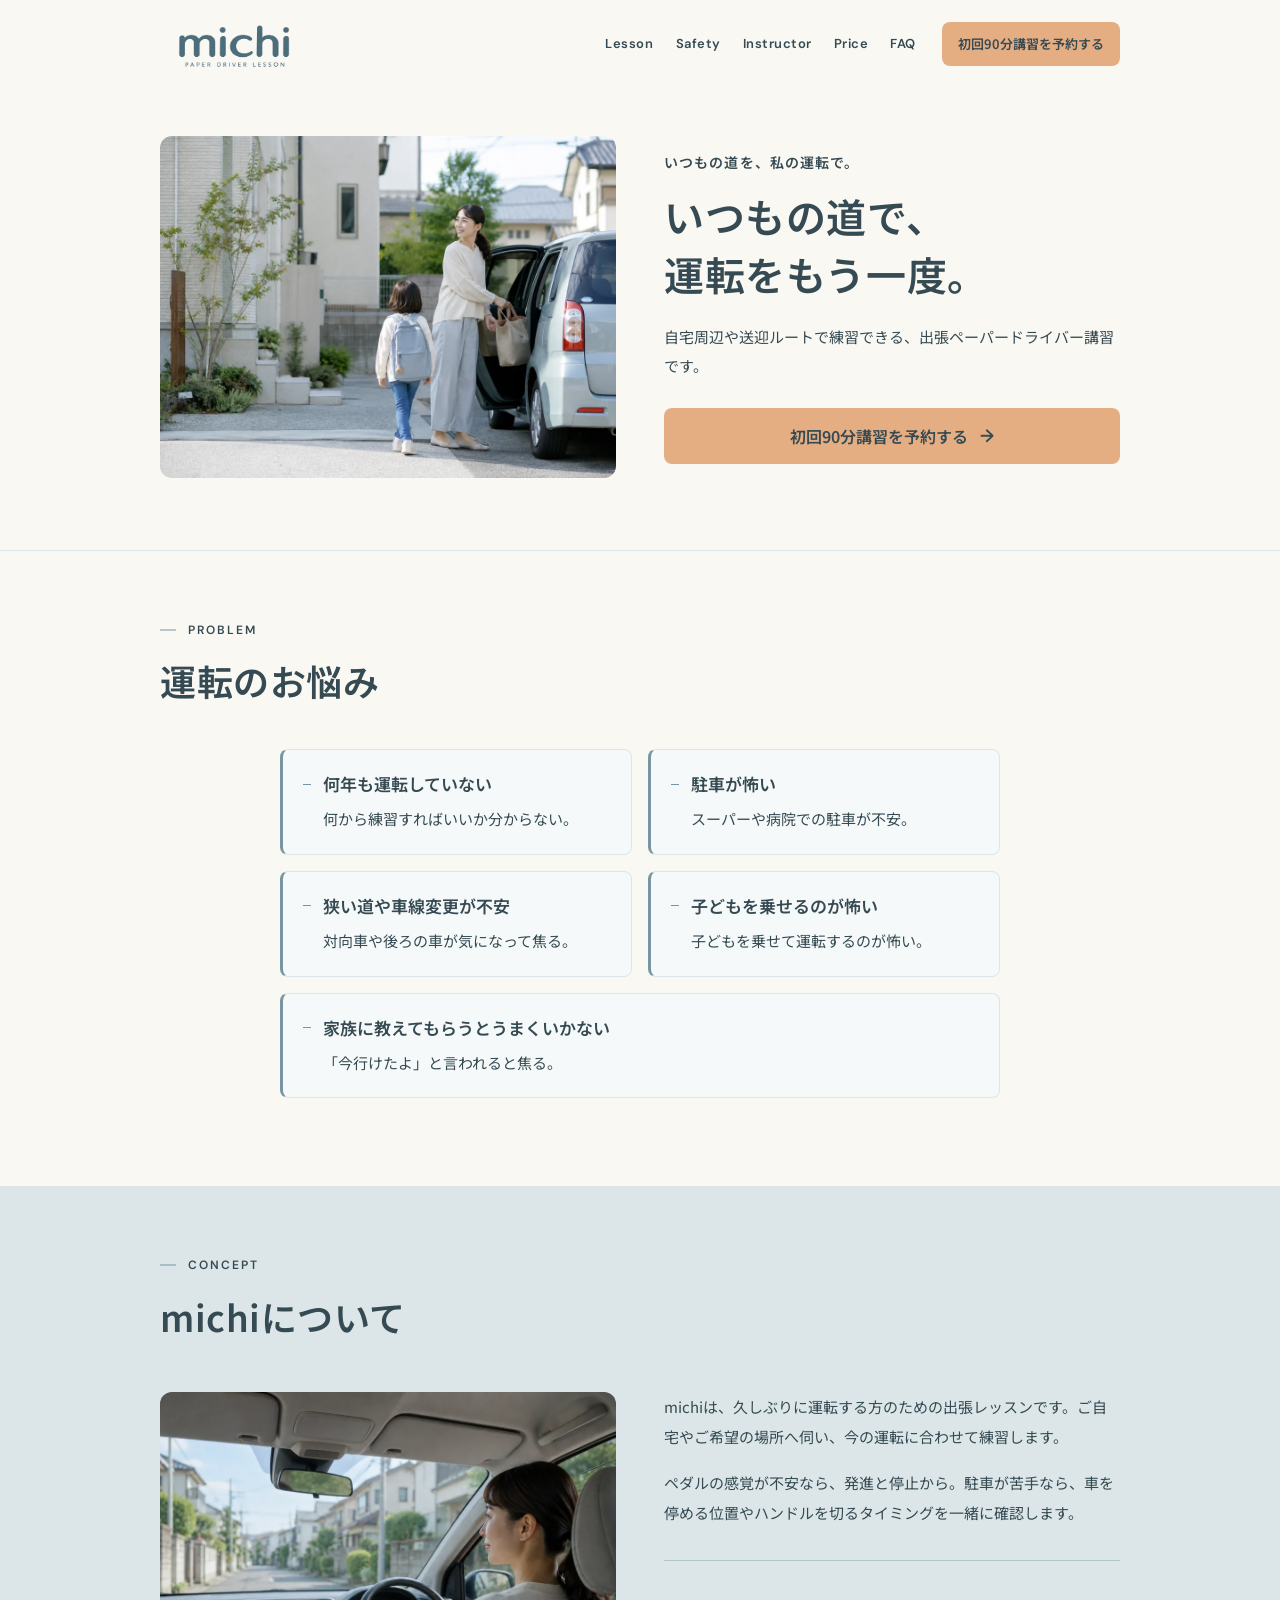
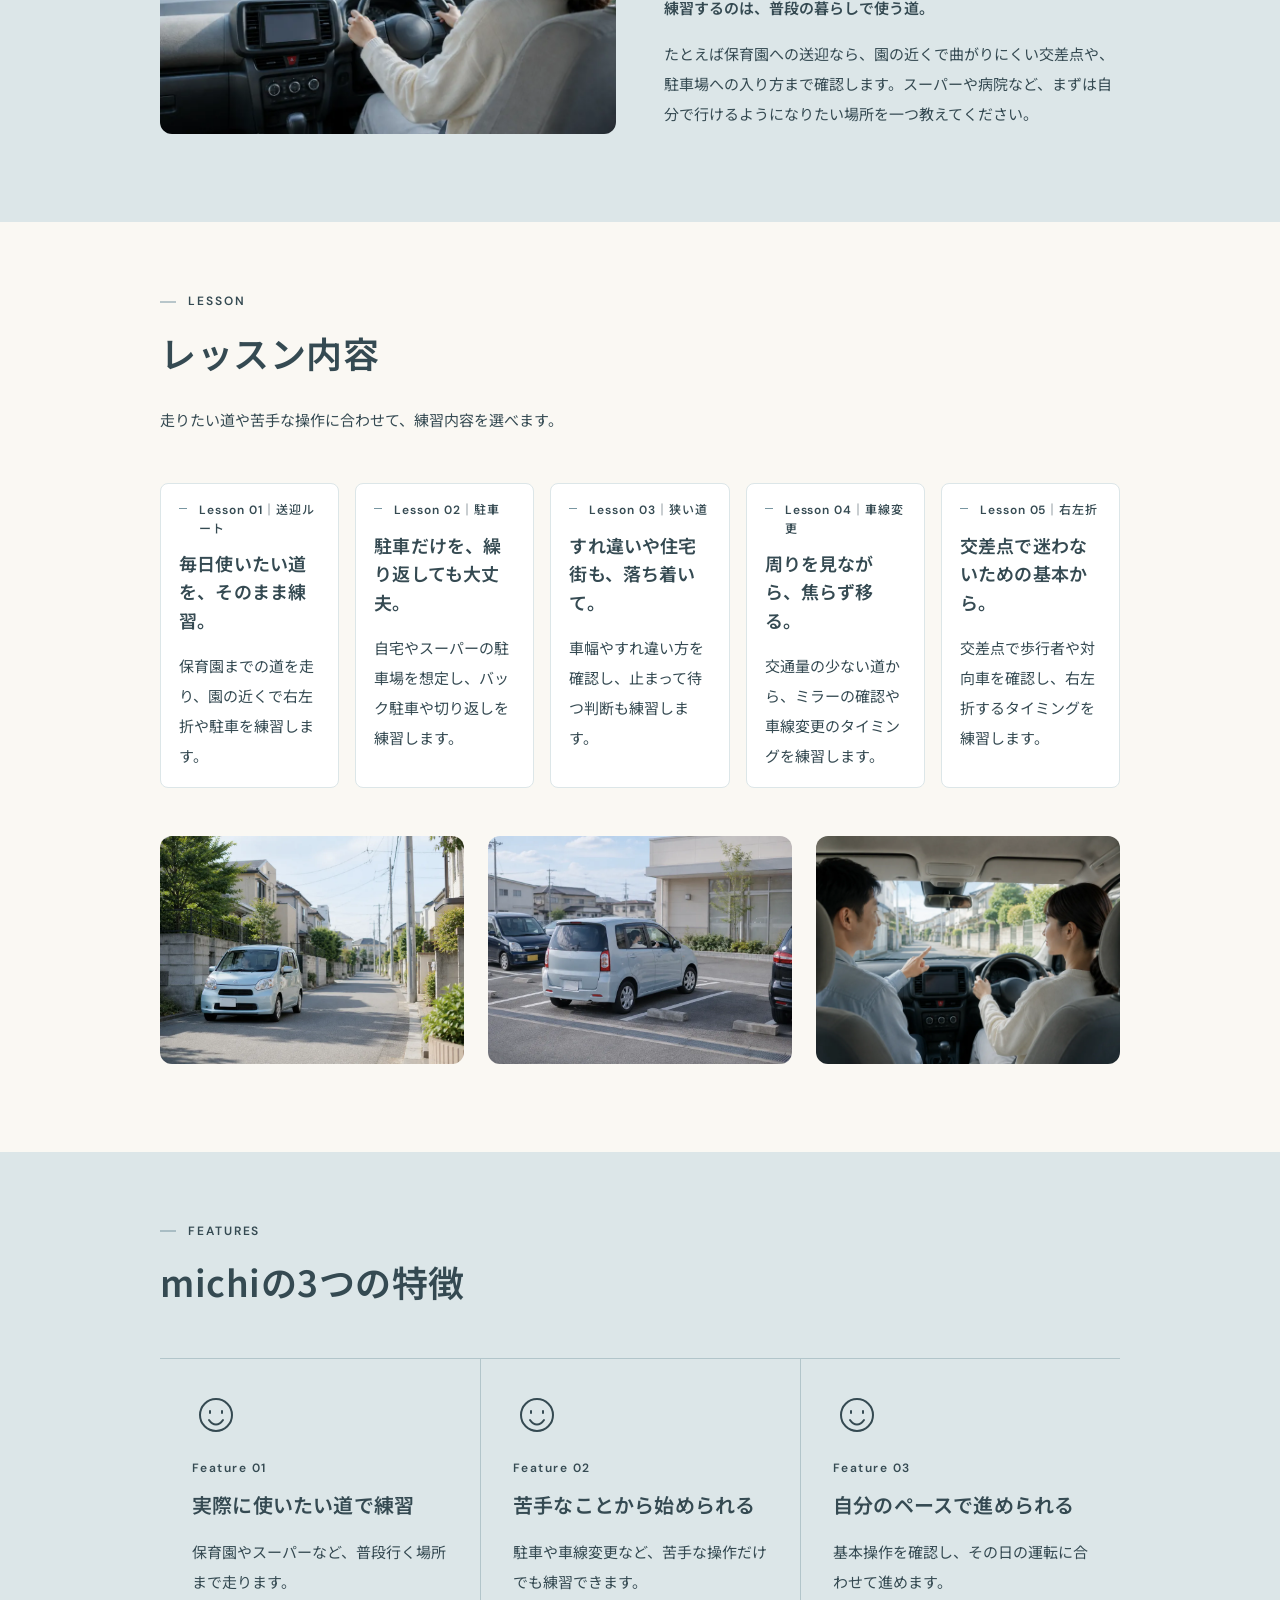
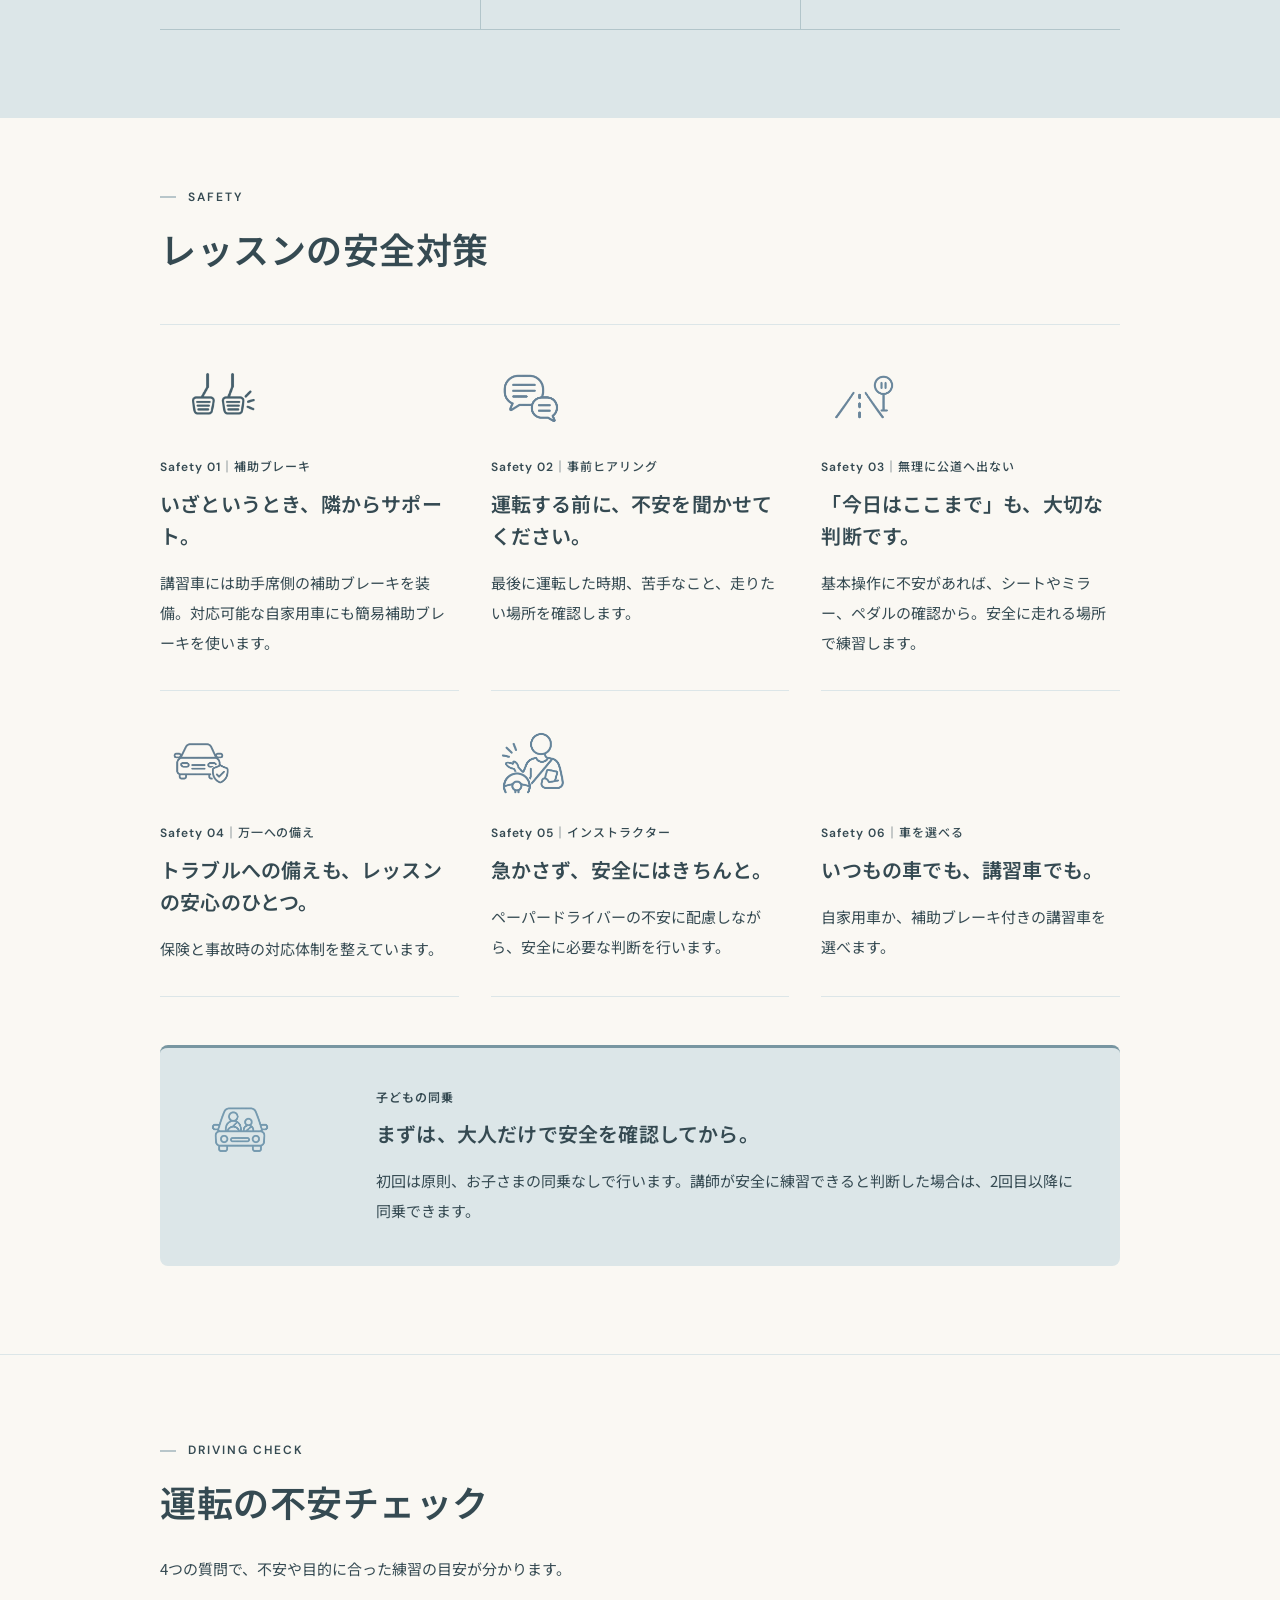
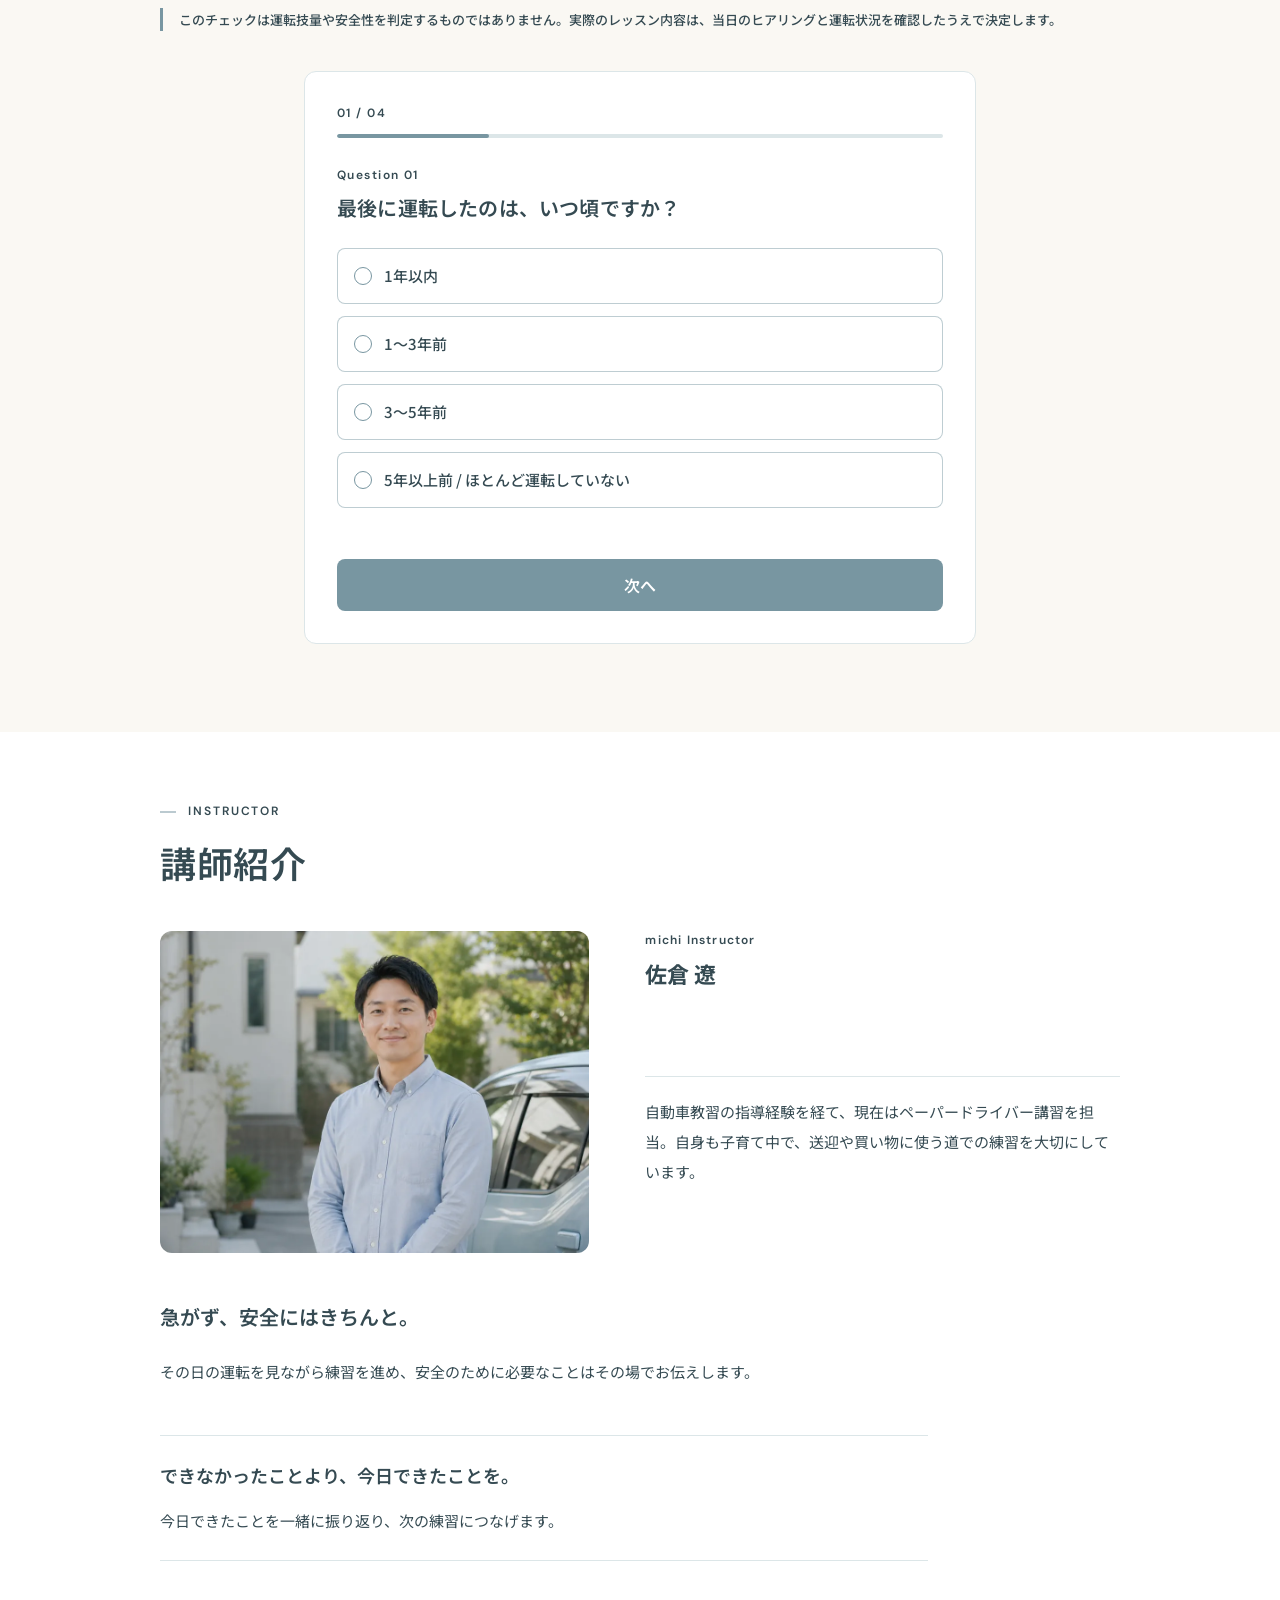
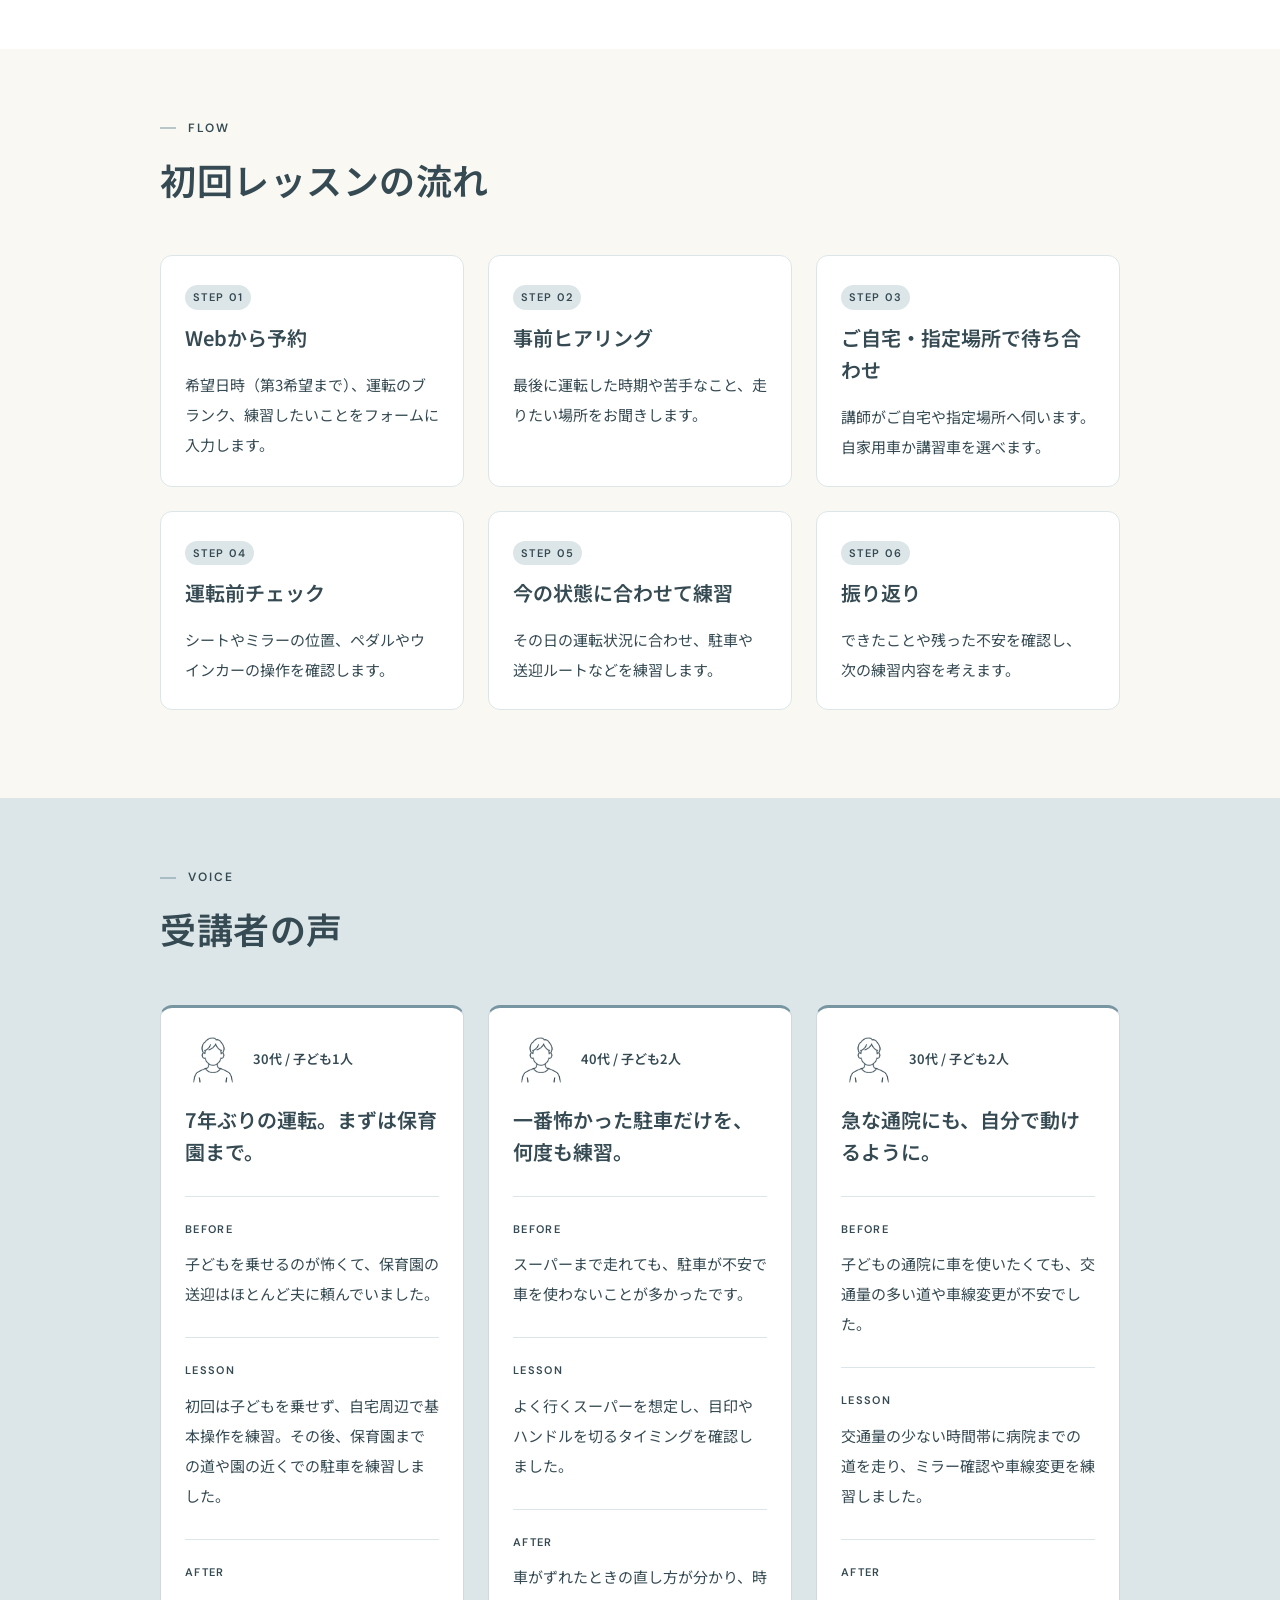
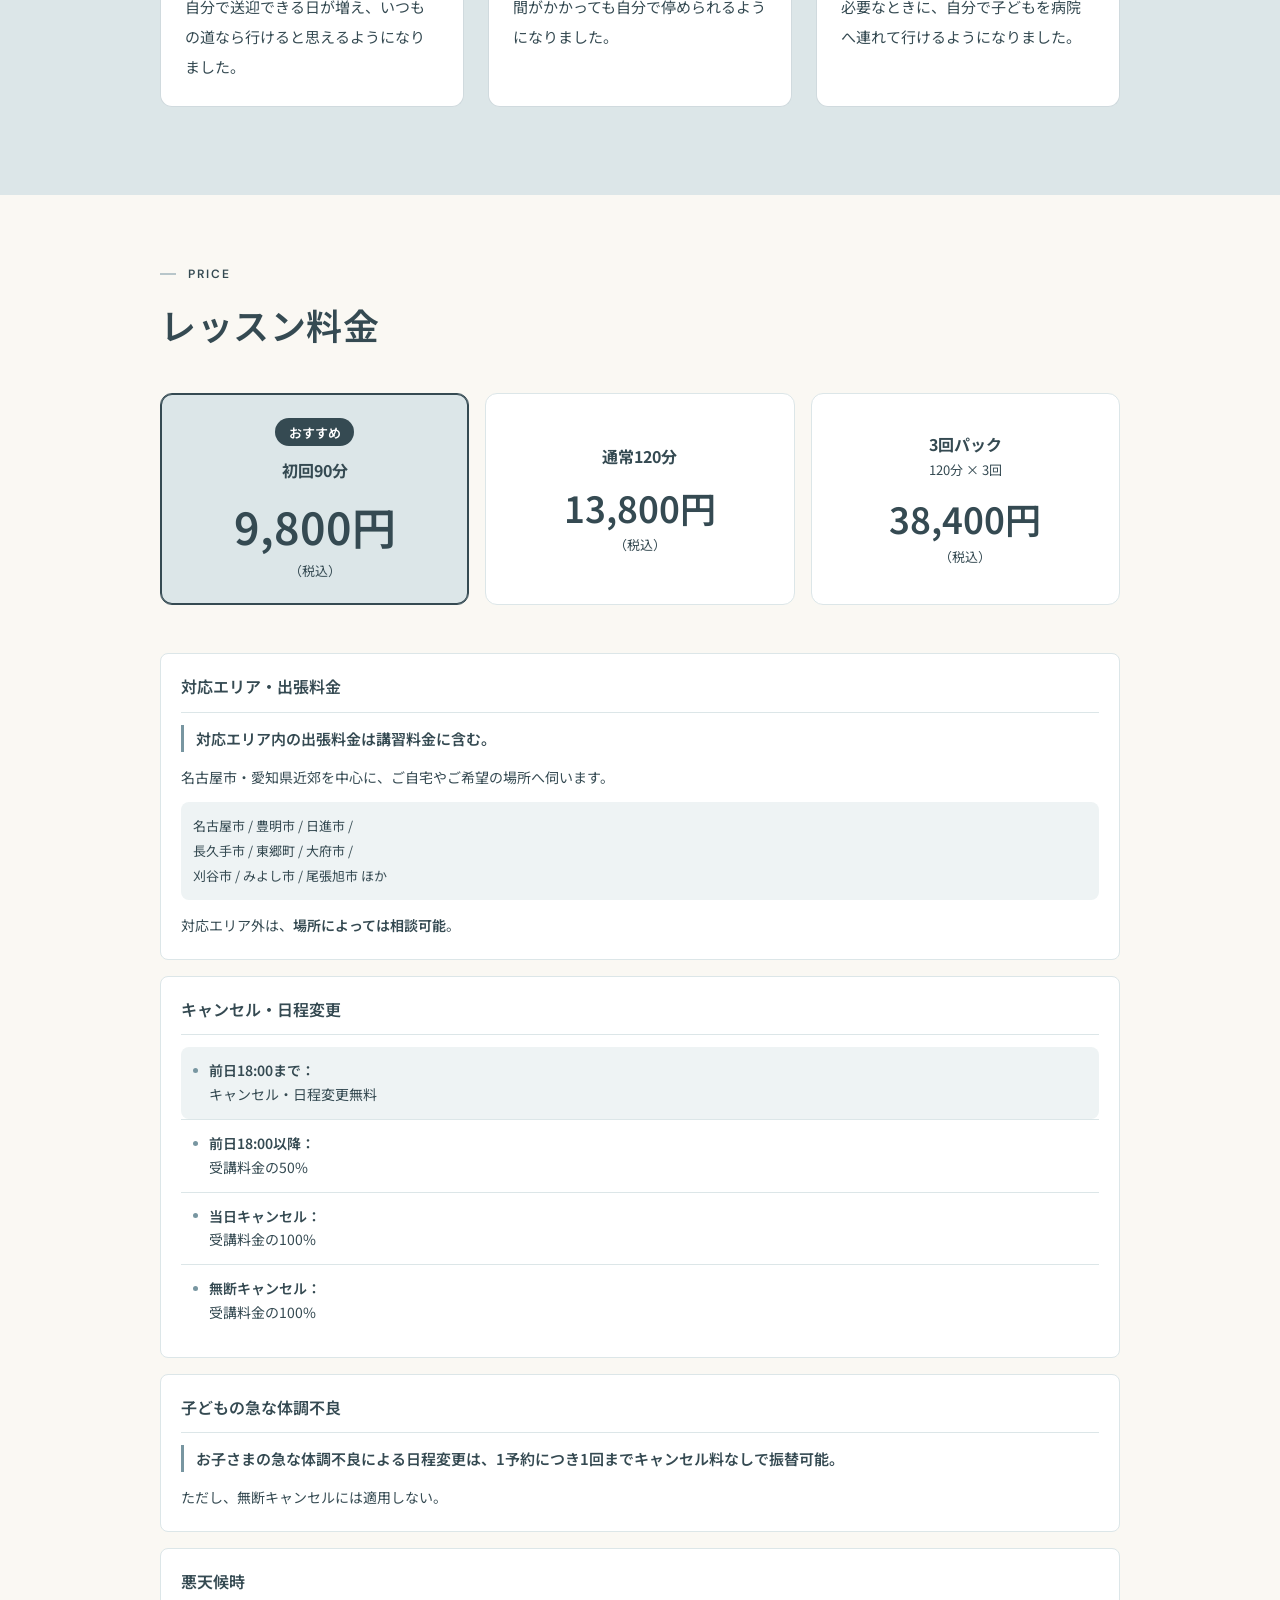
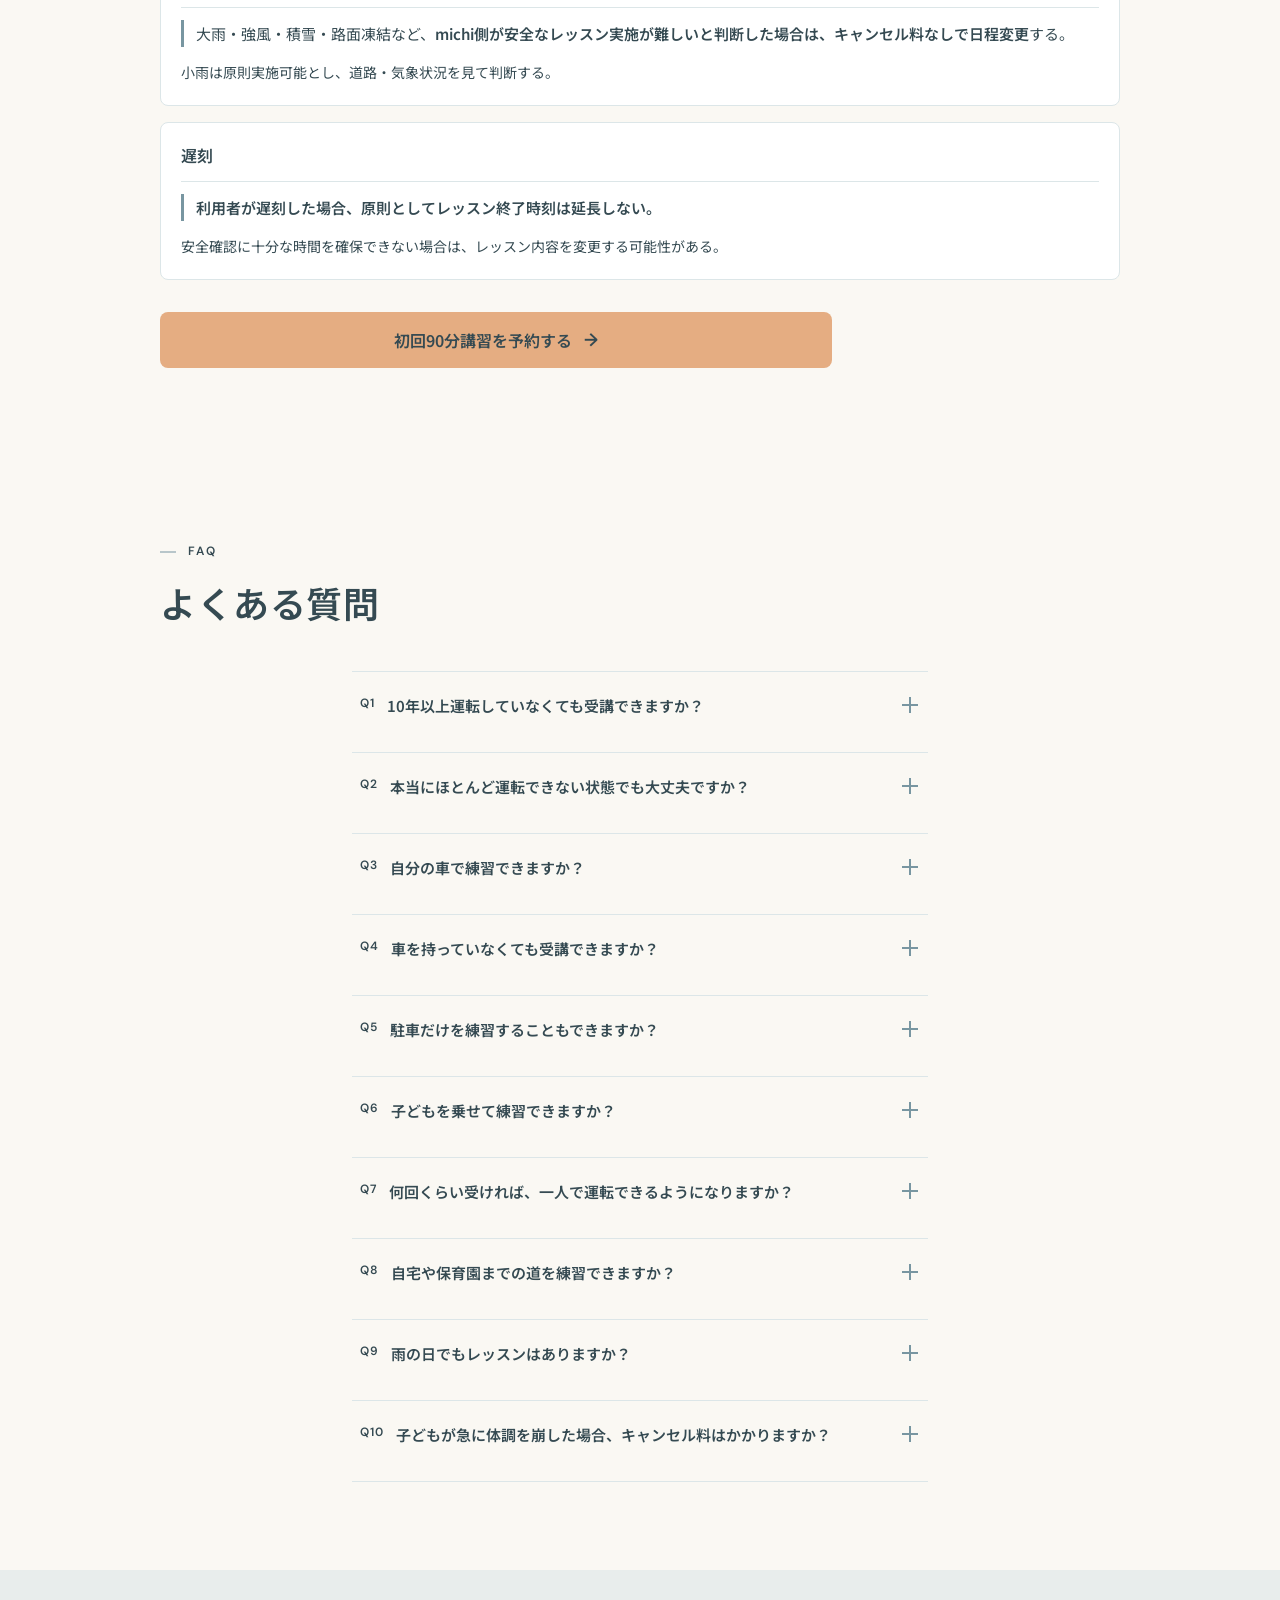
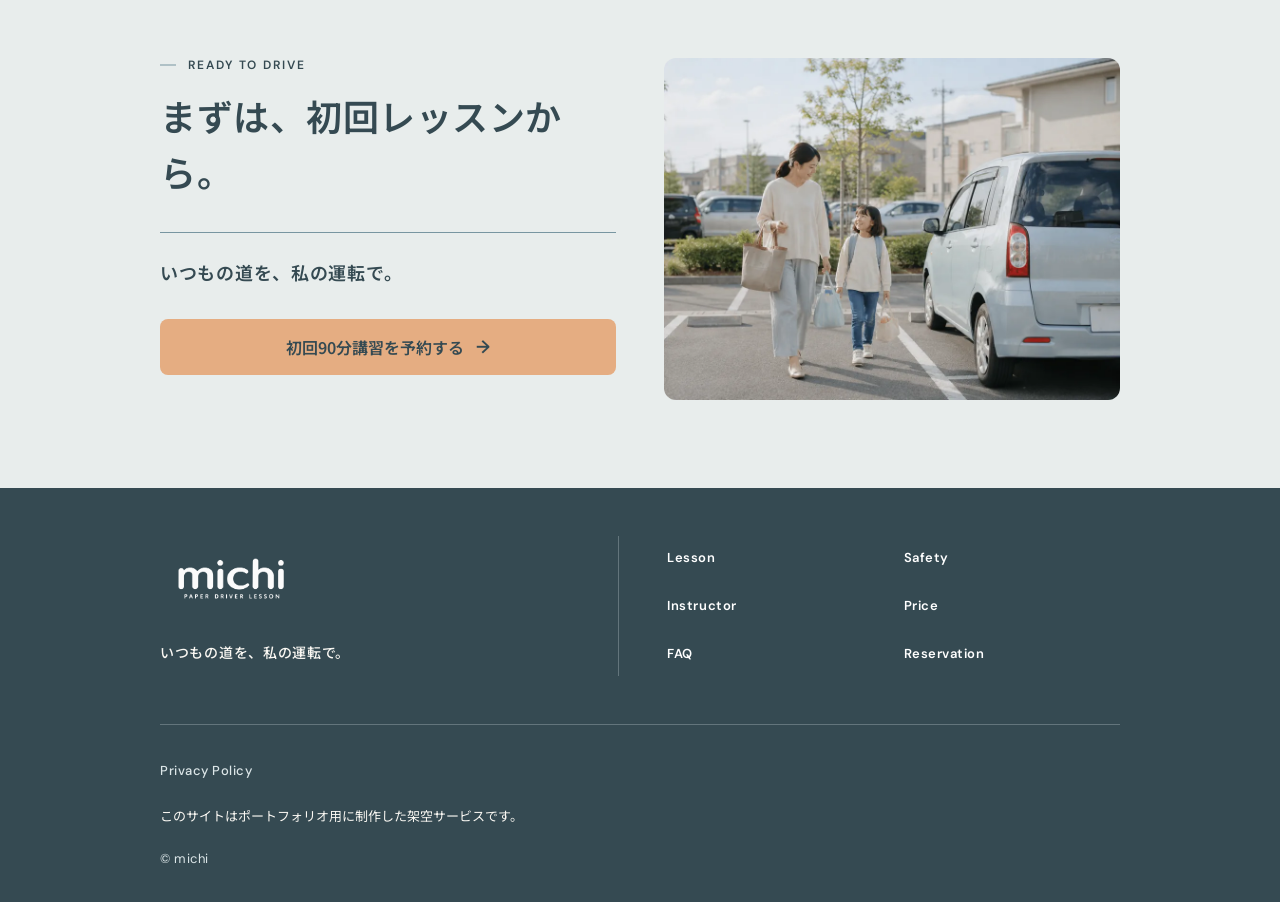
==== commit 218e8427: "Refine lesson cards, FAQ, and reservation layout" ====
--- a/index.html
+++ b/index.html
@@ -1101,8 +1101,9 @@
                 </button>
               </h3>
               <div id="faq-answer-01" class="faq__answer" aria-labelledby="faq-question-01">
-                <p>はい。初回はシートやミラー、ペダルの確認から始め、今の運転に合わせて進めます。</p>
-              </div>
+                <div class="faq__answer-inner">
+                  <p>はい。初回はシートやミラー、ペダルの確認から始め、今の運転に合わせて進めます。</p>
+                </div>
               </div>
             </article>
 
@@ -1121,8 +1122,9 @@
                 </button>
               </h3>
               <div id="faq-answer-02" class="faq__answer" aria-labelledby="faq-question-02">
-                <p>受講できます。苦手な操作や公道への不安を事前にお伝えください。</p>
-              </div>
+                <div class="faq__answer-inner">
+                  <p>受講できます。苦手な操作や公道への不安を事前にお伝えください。</p>
+                </div>
               </div>
             </article>
 
@@ -1141,8 +1143,9 @@
                 </button>
               </h3>
               <div id="faq-answer-03" class="faq__answer" aria-labelledby="faq-question-03">
-                <p>自家用車でも練習できます。対応できるか、予約時に車種や車両の状態を確認します。</p>
-              </div>
+                <div class="faq__answer-inner">
+                  <p>自家用車でも練習できます。対応できるか、予約時に車種や車両の状態を確認します。</p>
+                </div>
               </div>
             </article>
 
@@ -1161,8 +1164,9 @@
                 </button>
               </h3>
               <div id="faq-answer-04" class="faq__answer" aria-labelledby="faq-question-04">
-                <p>補助ブレーキ付きの講習車を利用できます。慣れてから自家用車に切り替えることもできます。</p>
-              </div>
+                <div class="faq__answer-inner">
+                  <p>補助ブレーキ付きの講習車を利用できます。慣れてから自家用車に切り替えることもできます。</p>
+                </div>
               </div>
             </article>
 
@@ -1181,8 +1185,9 @@
                 </button>
               </h3>
               <div id="faq-answer-05" class="faq__answer" aria-labelledby="faq-question-05">
-                <p>はい。自宅やスーパーを想定し、駐車に絞って練習できます。</p>
-              </div>
+                <div class="faq__answer-inner">
+                  <p>はい。自宅やスーパーを想定し、駐車に絞って練習できます。</p>
+                </div>
               </div>
             </article>
 
@@ -1201,8 +1206,9 @@
                 </button>
               </h3>
               <div id="faq-answer-06" class="faq__answer" aria-labelledby="faq-question-06">
-                <p>初回は原則、大人だけで行います。講師が安全に練習できると判断した場合、2回目以降はお子さまも同乗できます。</p>
-              </div>
+                <div class="faq__answer-inner">
+                  <p>初回は原則、大人だけで行います。講師が安全に練習できると判断した場合、2回目以降はお子さまも同乗できます。</p>
+                </div>
               </div>
             </article>
 
@@ -1221,8 +1227,9 @@
                 </button>
               </h3>
               <div id="faq-answer-07" class="faq__answer" aria-labelledby="faq-question-07">
-                <p>必要な回数は運転のブランクや目標によって異なります。初回90分で運転を確認し、必要に応じて次の練習を考えます。</p>
-              </div>
+                <div class="faq__answer-inner">
+                  <p>必要な回数は運転のブランクや目標によって異なります。初回90分で運転を確認し、必要に応じて次の練習を考えます。</p>
+                </div>
               </div>
             </article>
 
@@ -1241,8 +1248,9 @@
                 </button>
               </h3>
               <div id="faq-answer-08" class="faq__answer" aria-labelledby="faq-question-08">
-                <p>はい。交通状況や運転の状態から走行が難しい場合は、安全に練習できる場所から始めます。</p>
-              </div>
+                <div class="faq__answer-inner">
+                  <p>はい。交通状況や運転の状態から走行が難しい場合は、安全に練習できる場所から始めます。</p>
+                </div>
               </div>
             </article>
 
@@ -1261,8 +1269,9 @@
                 </button>
               </h3>
               <div id="faq-answer-09" class="faq__answer" aria-labelledby="faq-question-09">
-                <p>小雨は原則実施します。大雨・強風・積雪・路面凍結などで安全に実施できないと判断した場合は、無料で日程を変更します。</p>
-              </div>
+                <div class="faq__answer-inner">
+                  <p>小雨は原則実施します。大雨・強風・積雪・路面凍結などで安全に実施できないと判断した場合は、無料で日程を変更します。</p>
+                </div>
               </div>
             </article>
 
@@ -1281,24 +1290,32 @@
                 </button>
               </h3>
               <div id="faq-answer-10" class="faq__answer" aria-labelledby="faq-question-10">
-                <p>お子さまの急な体調不良は、1予約につき1回まで無料で振り替えできます。無断キャンセルは対象外です。</p>
-              </div>
-              </div>
-            </article>
-          </div>
-
-          <div class="faq__closing">
-            <p>ほかに気になることがあれば、予約フォームでお知らせください。</p>
+                <div class="faq__answer-inner">
+                  <p>お子さまの急な体調不良は、1予約につき1回まで無料で振り替えできます。無断キャンセルは対象外です。</p>
+                </div>
+              </div>
+            </article>
           </div>
         </div>
       </section>
 
       <section id="final-cta" class="final-cta" aria-labelledby="final-cta-title">
         <div class="container">
-          <header class="final-cta__header section-header">
-            <p class="final-cta__label section-label">READY TO DRIVE</p>
-            <h2 id="final-cta-title" class="final-cta__title section-title">まずは、初回レッスンから。</h2>
-          </header>
+          <div class="final-cta__content">
+            <header class="final-cta__header section-header">
+              <p class="final-cta__label section-label">READY TO DRIVE</p>
+              <h2 id="final-cta-title" class="final-cta__title section-title">まずは、初回レッスンから。</h2>
+            </header>
+
+            <div class="final-cta__body">
+              <p class="final-cta__message"><strong>いつもの道を、私の運転で。</strong></p>
+
+              <a class="button button--primary final-cta__action" href="reservation.html">
+                <span>初回90分講習を予約する</span>
+                <span class="button__arrow" aria-hidden="true">→</span>
+              </a>
+            </div>
+          </div>
 
           <div class="final-cta__media">
             <img
@@ -1310,16 +1327,6 @@
               decoding="async"
               alt="車で買い物を終え、駐車場を歩く母親と子ども"
             >
-          </div>
-
-          <div class="final-cta__body">
-
-            <p class="final-cta__message"><strong>いつもの道を、私の運転で。</strong></p>
-
-            <a class="button button--primary final-cta__action" href="reservation.html">
-              <span>初回90分講習を予約する</span>
-              <span class="button__arrow" aria-hidden="true">→</span>
-            </a>
           </div>
         </div>
       </section>
--- a/css/style.css
+++ b/css/style.css
@@ -469,7 +469,7 @@
 }
 
 .lesson-card {
-  padding: 1rem;
+  padding: 1rem 1.125rem;
   border: 0.0625rem solid var(--color-sub);
   border-radius: var(--radius-small);
   background-color: var(--color-white);
@@ -502,7 +502,7 @@
 
 .lesson-card__title {
   margin: 0.75rem 0 0;
-  font-size: 1.25rem;
+  font-size: 1.125rem;
   font-weight: 600;
   letter-spacing: 0.01em;
   line-height: 1.6;
@@ -1398,7 +1398,7 @@
 .price__card {
   display: flex;
   flex-direction: column;
-  justify-content: flex-end;
+  justify-content: center;
   padding: 1.5rem 1rem;
   border: 0.0625rem solid var(--color-sub);
   border-radius: var(--radius-medium);
@@ -1407,6 +1407,7 @@
 }
 
 .price__card--recommended {
+  justify-content: flex-end;
   border-color: var(--color-deep);
   background-color: var(--color-sub);
   box-shadow: inset 0 0 0 0.0625rem var(--color-deep);
@@ -2292,15 +2293,13 @@
     gap: 2.5rem 2rem;
   }
 
-  .concept__header,
-  .final-cta__header {
+  .concept__header {
     grid-column: 1 / -1;
   }
 
   .concept__media,
   .concept__body,
-  .final-cta__media,
-  .final-cta__body {
+  .final-cta__media {
     margin-block-start: 0;
   }
 
@@ -2357,6 +2356,7 @@
   .driving-check__card,
   .faq__closing,
   .reservation__demo-note,
+  .reservation__header,
   .reservation-form,
   .reservation__completion {
     max-width: 40rem;
@@ -2573,6 +2573,7 @@
   .driving-check__card,
   .faq__closing,
   .reservation__demo-note,
+  .reservation__header,
   .reservation-form,
   .reservation__completion {
     max-width: 42rem;
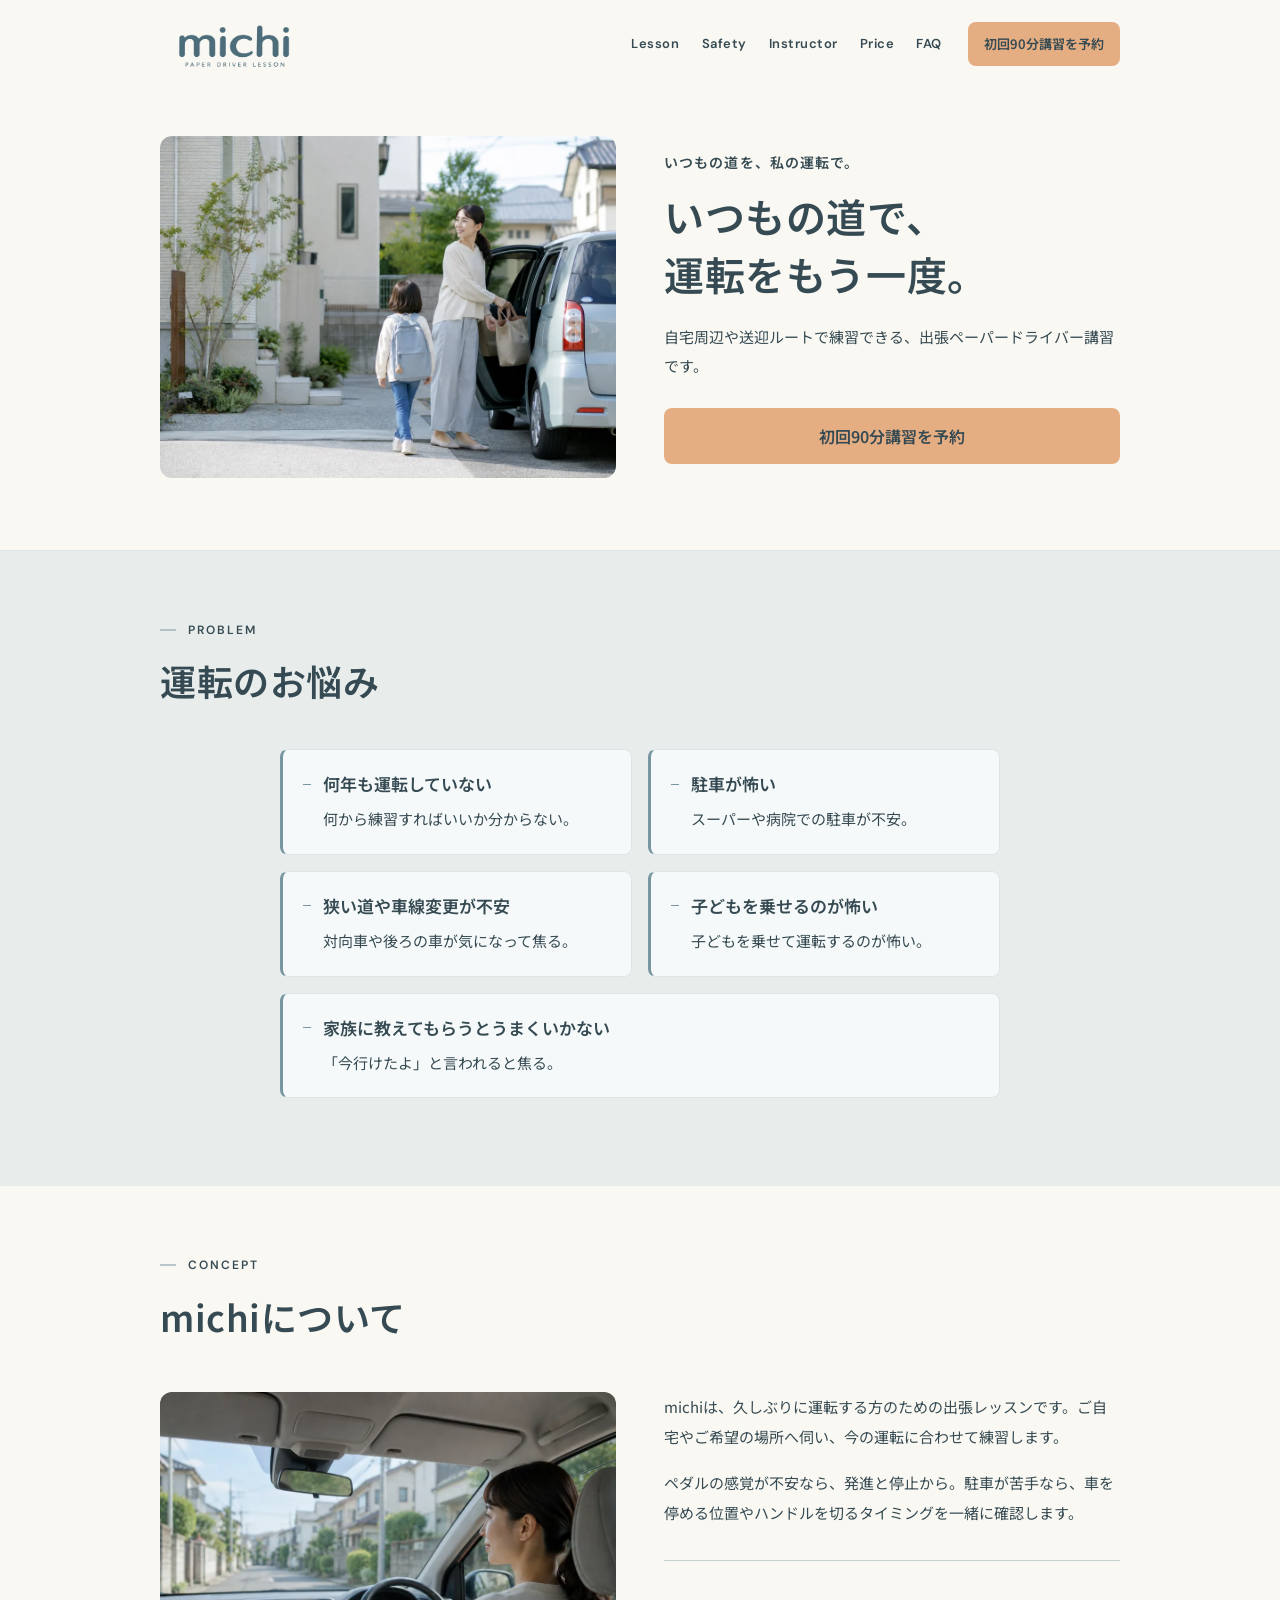
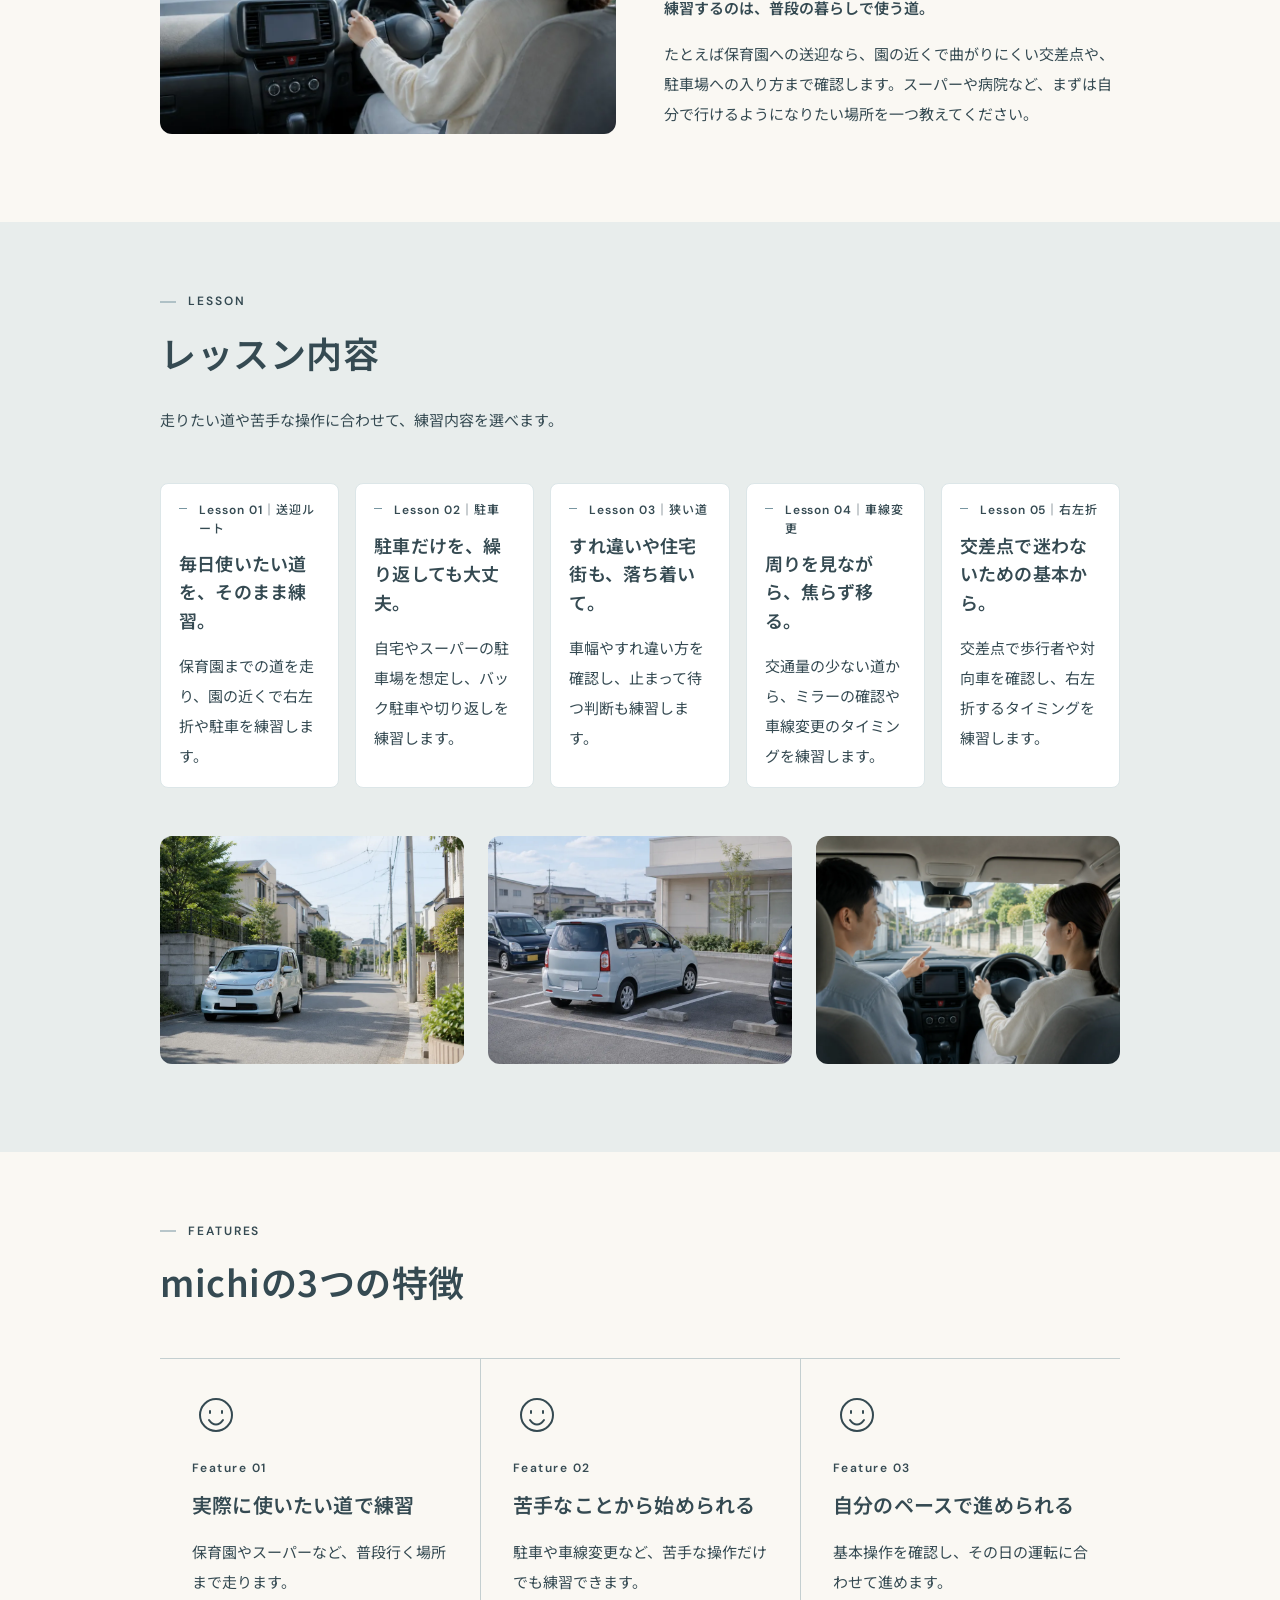
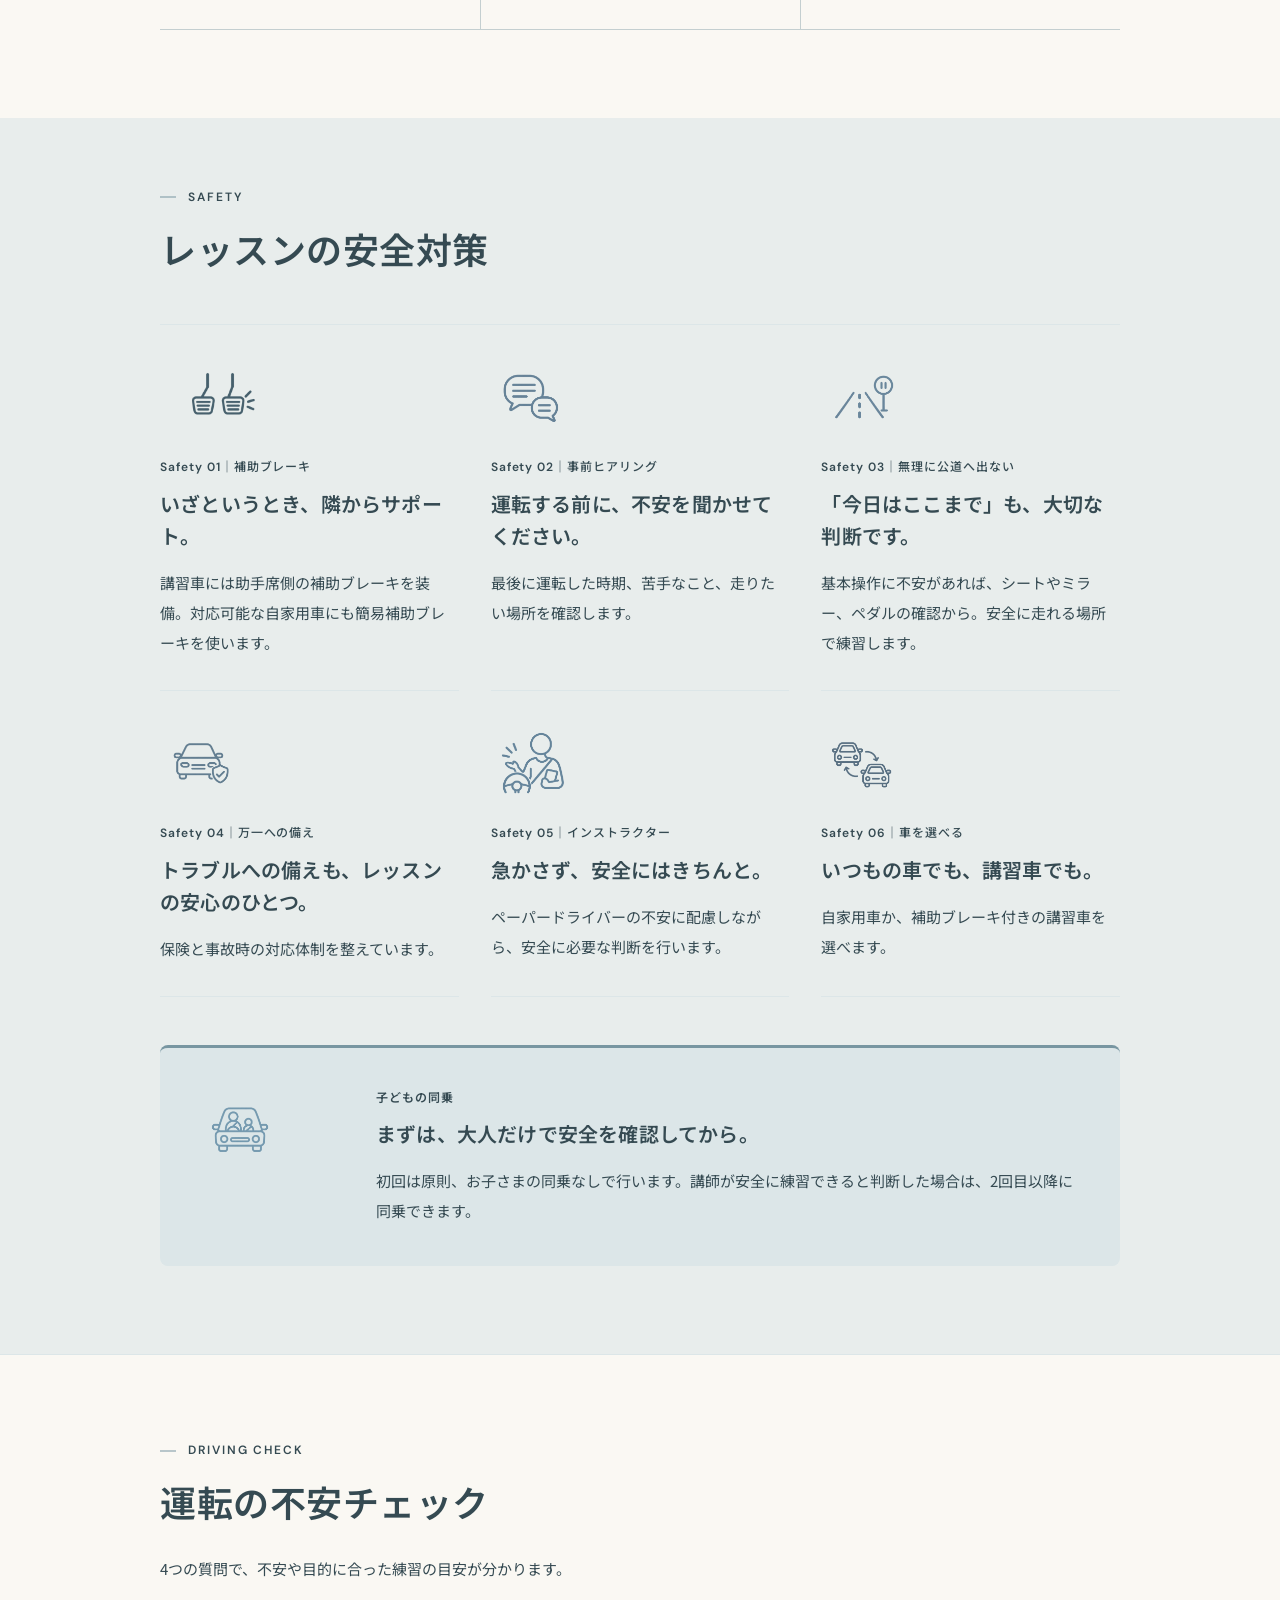
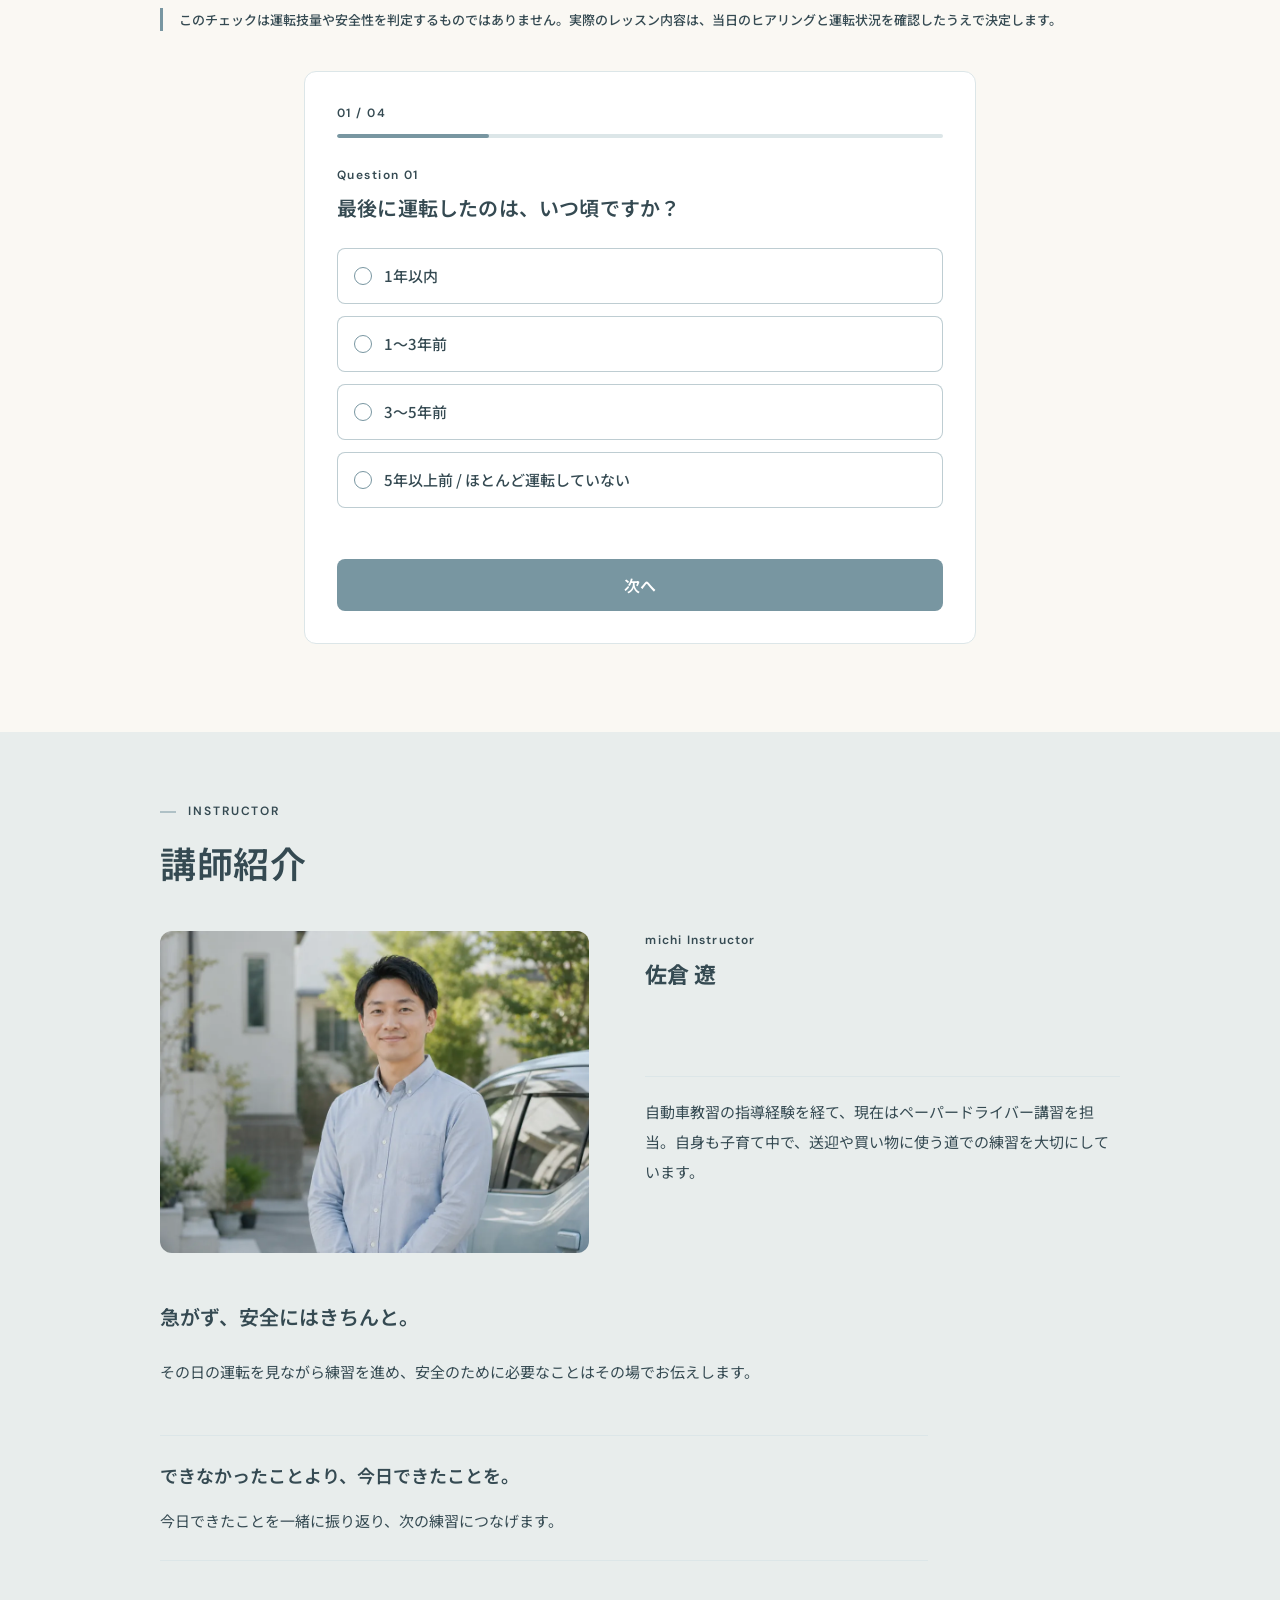
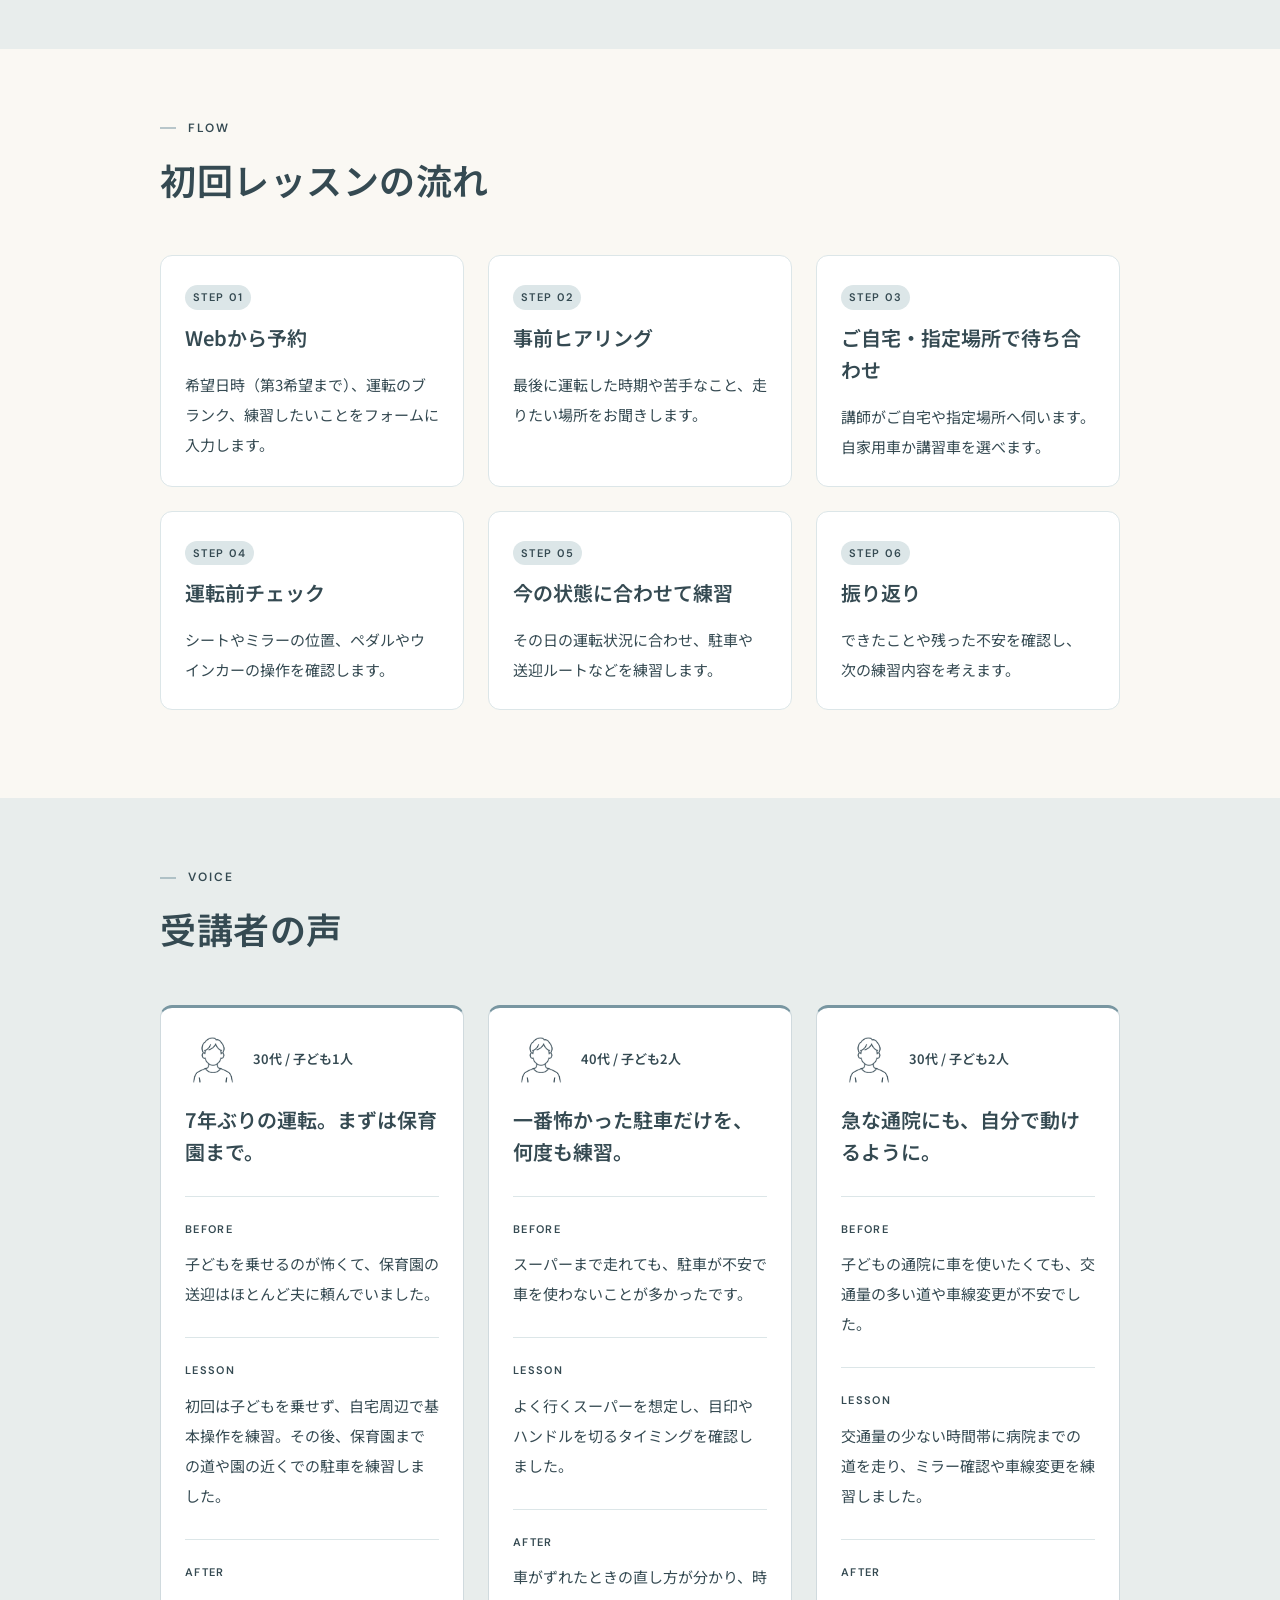
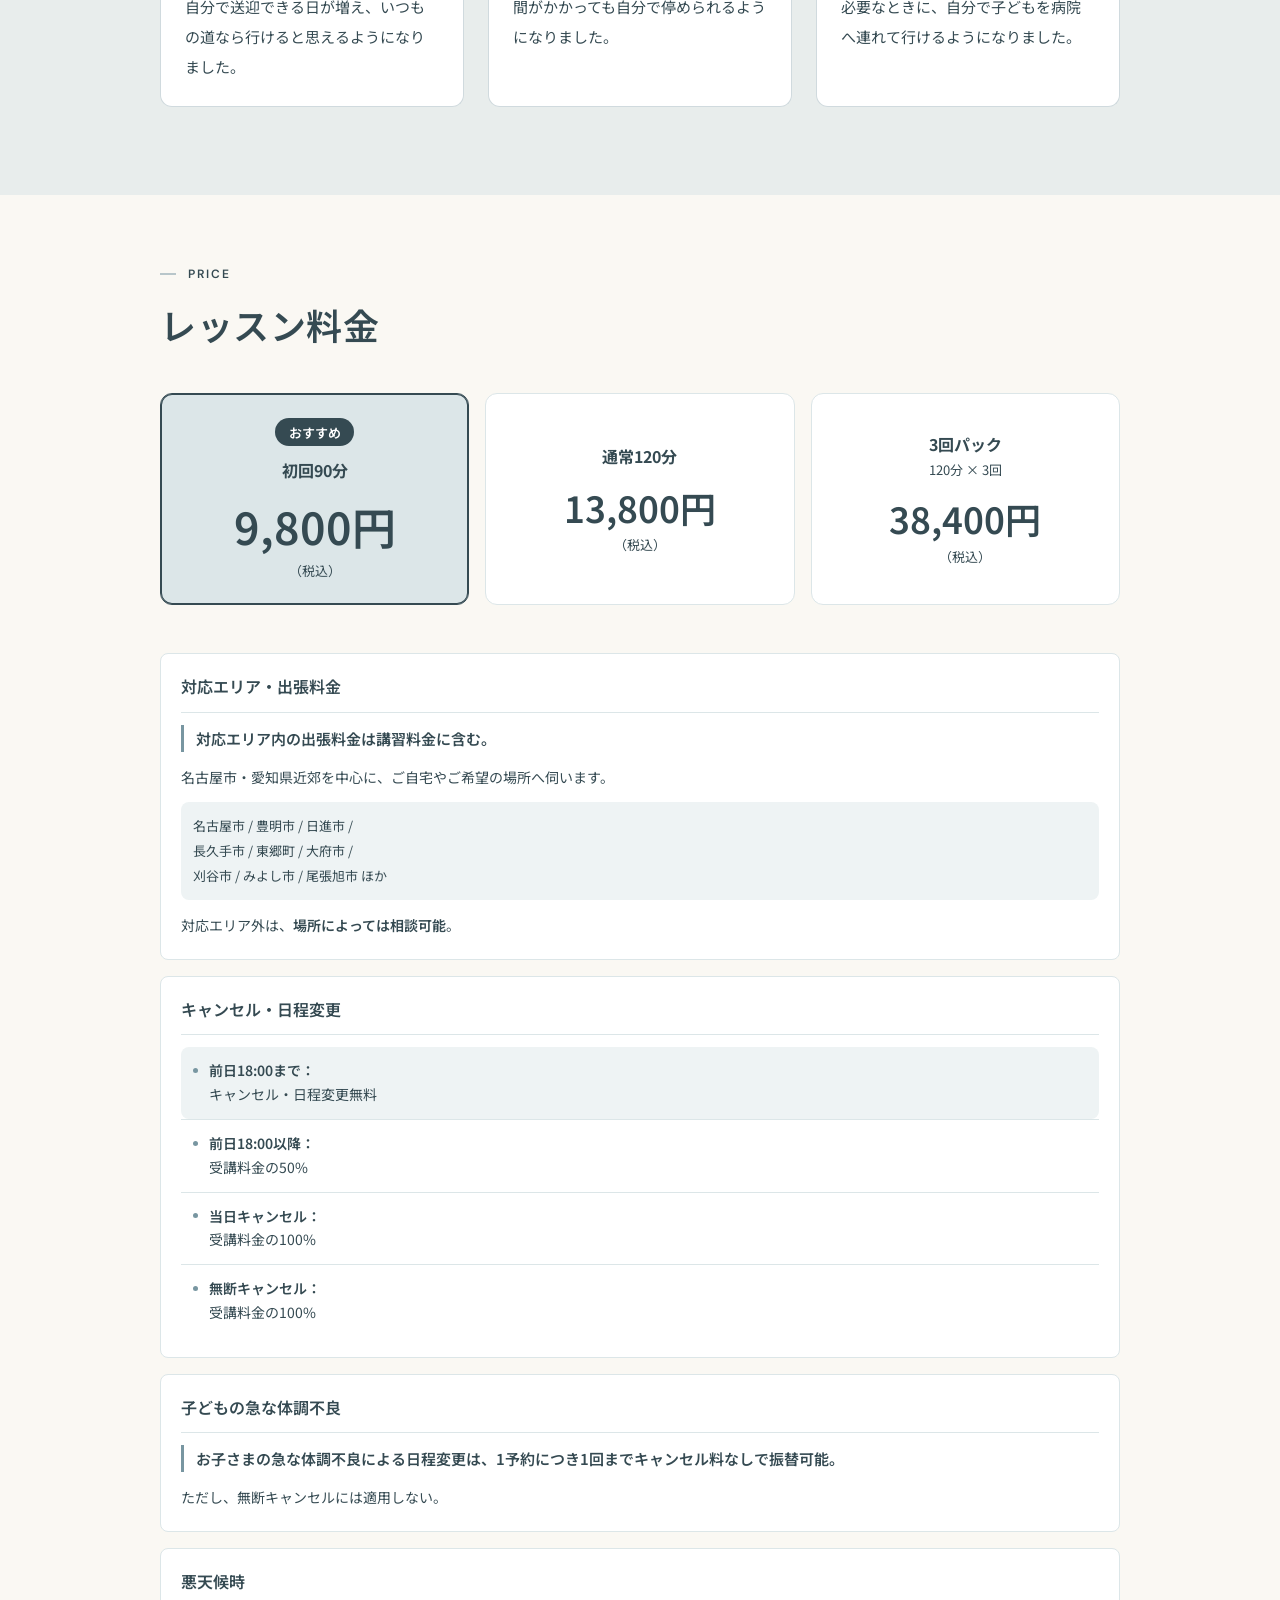
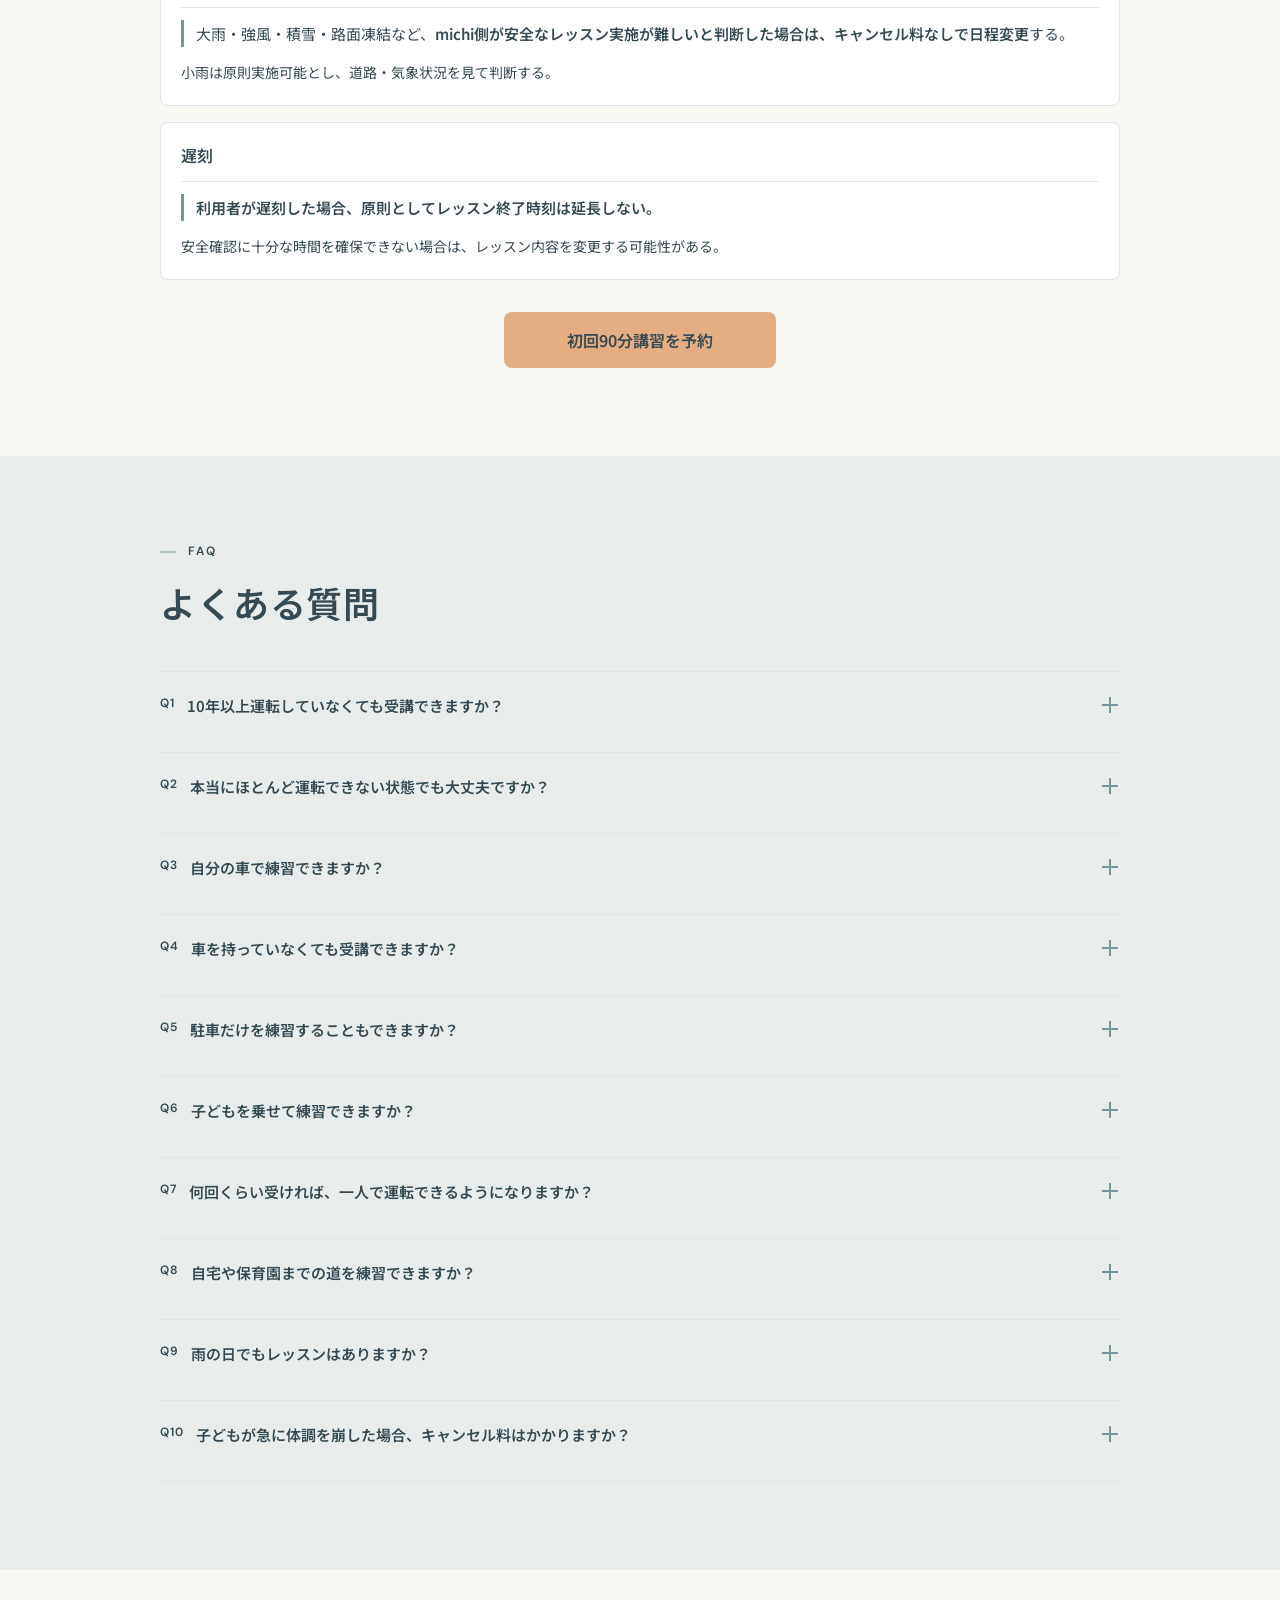
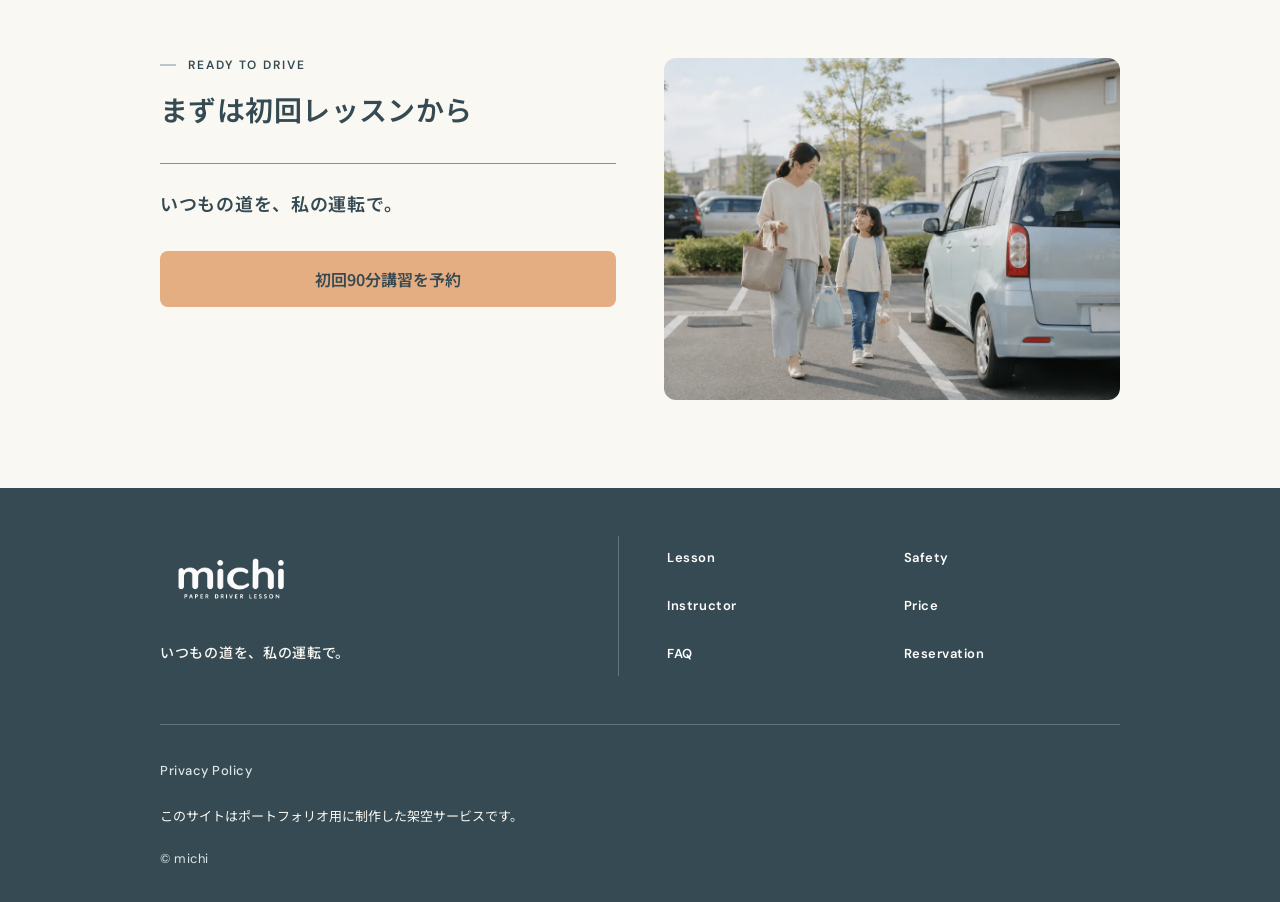
==== commit 5139ba4a: "Refine section backgrounds, FAQ, and booking buttons" ====
--- a/index.html
+++ b/index.html
@@ -89,7 +89,7 @@
             <li><a href="#price">Price</a></li>
             <li><a href="#faq">FAQ</a></li>
           </ul>
-          <a class="button button--header" href="reservation.html">初回90分講習を予約する</a>
+          <a class="button button--header" href="reservation.html">初回90分講習を予約</a>
         </nav>
       </div>
     </header>
@@ -116,8 +116,7 @@
           </h1>
           <p class="hero__description">自宅周辺や送迎ルートで練習できる、出張ペーパードライバー講習です。</p>
           <a class="button button--primary" href="reservation.html">
-            <span>初回90分講習を予約する</span>
-            <span class="button__arrow" aria-hidden="true">→</span>
+            <span>初回90分講習を予約</span>
           </a>
         </div>
       </section>
@@ -752,8 +751,7 @@
 
               <div class="driving-check__result-actions">
                 <a class="button button--primary" href="reservation.html">
-                  <span>初回90分講習を予約する</span>
-                  <span class="button__arrow" aria-hidden="true">→</span>
+                  <span>初回90分講習を予約</span>
                 </a>
                 <button class="driving-check__reset" type="button" data-check-reset>もう一度チェックする</button>
               </div>
@@ -1072,8 +1070,7 @@
 
 
           <a class="button button--primary price__cta" href="reservation.html">
-            <span>初回90分講習を予約する</span>
-            <span class="button__arrow" aria-hidden="true">→</span>
+            <span>初回90分講習を予約</span>
           </a>
         </div>
       </section>
@@ -1304,15 +1301,14 @@
           <div class="final-cta__content">
             <header class="final-cta__header section-header">
               <p class="final-cta__label section-label">READY TO DRIVE</p>
-              <h2 id="final-cta-title" class="final-cta__title section-title">まずは、初回レッスンから。</h2>
+              <h2 id="final-cta-title" class="final-cta__title section-title">まずは初回レッスンから</h2>
             </header>
 
             <div class="final-cta__body">
               <p class="final-cta__message"><strong>いつもの道を、私の運転で。</strong></p>
 
               <a class="button button--primary final-cta__action" href="reservation.html">
-                <span>初回90分講習を予約する</span>
-                <span class="button__arrow" aria-hidden="true">→</span>
+                <span>初回90分講習を予約</span>
               </a>
             </div>
           </div>
@@ -1370,7 +1366,7 @@
     </footer>
 
     <div class="mobile-fixed-cta" data-mobile-fixed-cta hidden>
-      <a class="mobile-fixed-cta__link" href="reservation.html">初回90分講習を予約する</a>
+      <a class="mobile-fixed-cta__link" href="reservation.html">初回90分講習を予約</a>
     </div>
   </body>
 </html>
--- a/css/style.css
+++ b/css/style.css
@@ -5,6 +5,7 @@
   --color-sub: #dce6e8;
   --color-accent: #e5ad82;
   --color-white: #ffffff;
+  --color-section-alt: color-mix(in srgb, var(--color-sub) 60%, var(--color-base));
 
   --font-ja: "Noto Sans JP", "Hiragino Kaku Gothic ProN", "Yu Gothic", sans-serif;
   --font-en: "DM Sans", sans-serif;
@@ -275,13 +276,6 @@
   color: var(--color-deep);
 }
 
-.button__arrow {
-  flex: 0 0 auto;
-  font-family: var(--font-en);
-  font-size: 1.125rem;
-  line-height: 1;
-}
-
 .section-label {
   position: relative;
   padding-inline-start: 1.75rem;
@@ -320,6 +314,7 @@
 .problem {
   padding-block: 3rem var(--space-section);
   border-block-start: 0.0625rem solid var(--color-sub);
+  background-color: var(--color-section-alt);
   scroll-margin-block-start: 1rem;
 }
 
@@ -384,7 +379,6 @@
 
 .concept {
   padding-block: 3rem var(--space-section);
-  background-color: var(--color-sub);
   scroll-margin-block-start: 1rem;
 }
 
@@ -448,7 +442,7 @@
 
 .lesson {
   padding-block: 3rem var(--space-section);
-  background-color: var(--color-base);
+  background-color: var(--color-section-alt);
   scroll-margin-block-start: 1rem;
 }
 
@@ -548,7 +542,6 @@
 
 .features {
   padding-block: 3rem var(--space-section);
-  background-color: var(--color-sub);
   scroll-margin-block-start: 1rem;
 }
 
@@ -624,7 +617,7 @@
 
 .safety {
   padding-block: 3rem var(--space-section);
-  background-color: var(--color-base);
+  background-color: var(--color-section-alt);
   scroll-margin-block-start: 1rem;
 }
 
@@ -729,7 +722,6 @@
 .driving-check {
   padding-block: var(--space-section);
   border-block-start: 0.0625rem solid var(--color-sub);
-  background-color: var(--color-base);
   scroll-margin-block-start: 1rem;
 }
 
@@ -1047,7 +1039,7 @@
 
 .instructor {
   padding-block: 3rem var(--space-section);
-  background-color: var(--color-white);
+  background-color: var(--color-section-alt);
   scroll-margin-block-start: 1rem;
 }
 
@@ -1170,7 +1162,6 @@
 
 .flow {
   padding-block: 3rem var(--space-section);
-  background-color: var(--color-base);
   scroll-margin-block-start: 1rem;
 }
 
@@ -1277,7 +1268,7 @@
 
 .voice {
   padding-block: 3rem var(--space-section);
-  background-color: var(--color-sub);
+  background-color: var(--color-section-alt);
   scroll-margin-block-start: 1rem;
 }
 
@@ -1385,7 +1376,6 @@
 
 .price {
   padding-block: 3rem var(--space-section);
-  background-color: var(--color-base);
   scroll-margin-block-start: 1rem;
 }
 
@@ -1556,12 +1546,15 @@
 }
 
 .price__cta {
+  display: flex;
+  width: min(100%, 17rem);
   margin-block-start: 2rem;
+  margin-inline: auto;
 }
 
 .faq {
   padding-block: var(--space-section);
-  background-color: var(--color-base);
+  background-color: var(--color-section-alt);
   scroll-margin-block-start: 1rem;
 }
 
@@ -1576,9 +1569,8 @@
 }
 
 .faq__list {
-  width: min(calc(100% - 1rem), 36rem);
   margin-block-start: 2.5rem;
-  margin-inline: auto;
+  margin-inline: calc(var(--hero-gutter) - var(--container-gutter));
   border-block-start: 0.0625rem solid var(--color-sub);
 }
 
@@ -1598,7 +1590,6 @@
   align-items: start;
   gap: 0.75rem;
   padding-block: 1.25rem;
-  padding-inline: 0.5rem;
   color: var(--color-deep);
   text-align: start;
 }
@@ -1660,7 +1651,7 @@
 }
 
 .faq__answer-inner {
-  padding: 0 0.5rem 1.5rem 3.125rem;
+  padding: 0 0 1.5rem 2.625rem;
   overflow-wrap: anywhere;
   font-size: 0.9375rem;
   line-height: 1.9;
@@ -1692,8 +1683,12 @@
 
 .final-cta {
   padding-block: calc(var(--space-section) + 0.5rem);
-  background-color: color-mix(in srgb, var(--color-sub) 60%, var(--color-base));
   scroll-margin-block-start: 1rem;
+}
+
+.final-cta .final-cta__title {
+  font-size: clamp(1rem, 5.5vw, 1.75rem);
+  white-space: nowrap;
 }
 
 .final-cta__media {
@@ -2410,11 +2405,6 @@
     grid-template-columns: repeat(3, minmax(0, 1fr));
   }
 
-  .price__cta {
-    max-width: 40rem;
-    margin-inline: auto;
-  }
-
   .final-cta {
     padding-block: var(--space-section);
   }
@@ -2609,10 +2599,6 @@
     margin-block-start: 0;
   }
 
-  .price__cta {
-    max-width: 42rem;
-  }
-
   .final-cta__title {
     max-width: 42rem;
   }
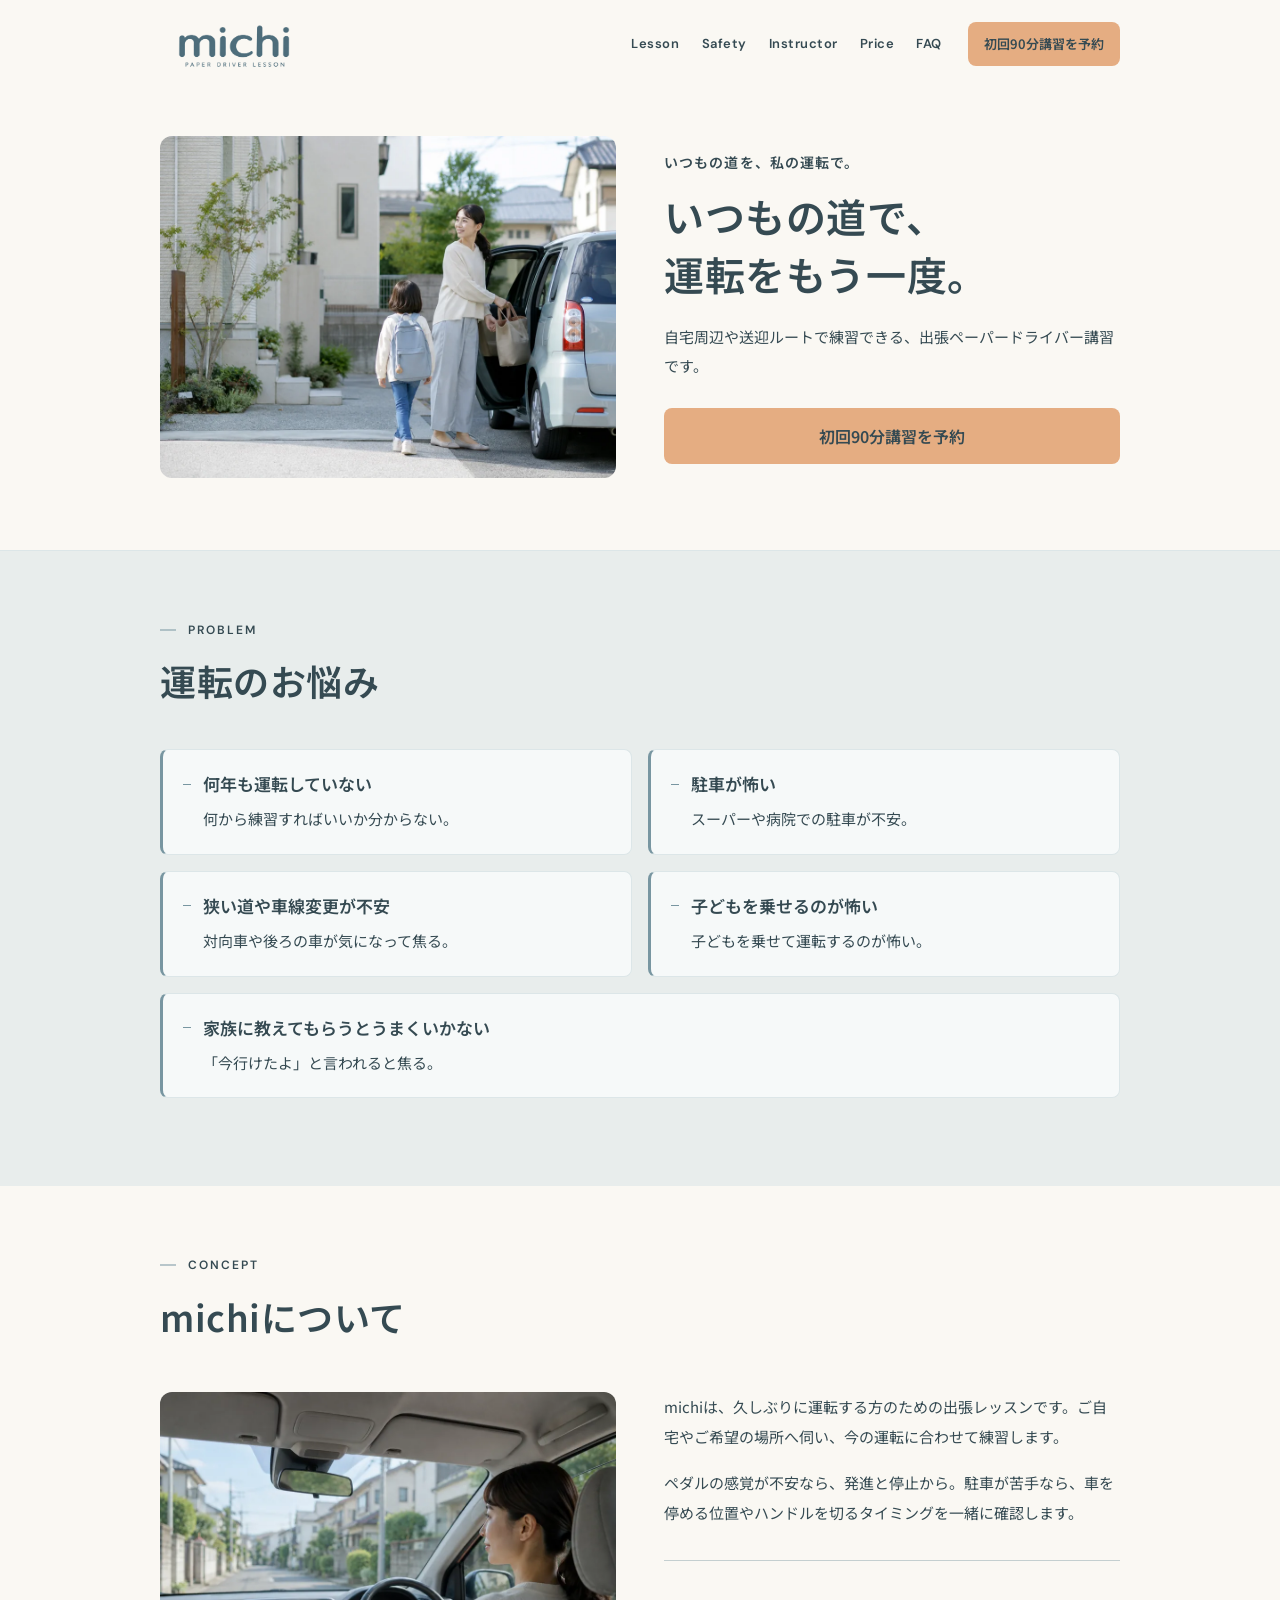
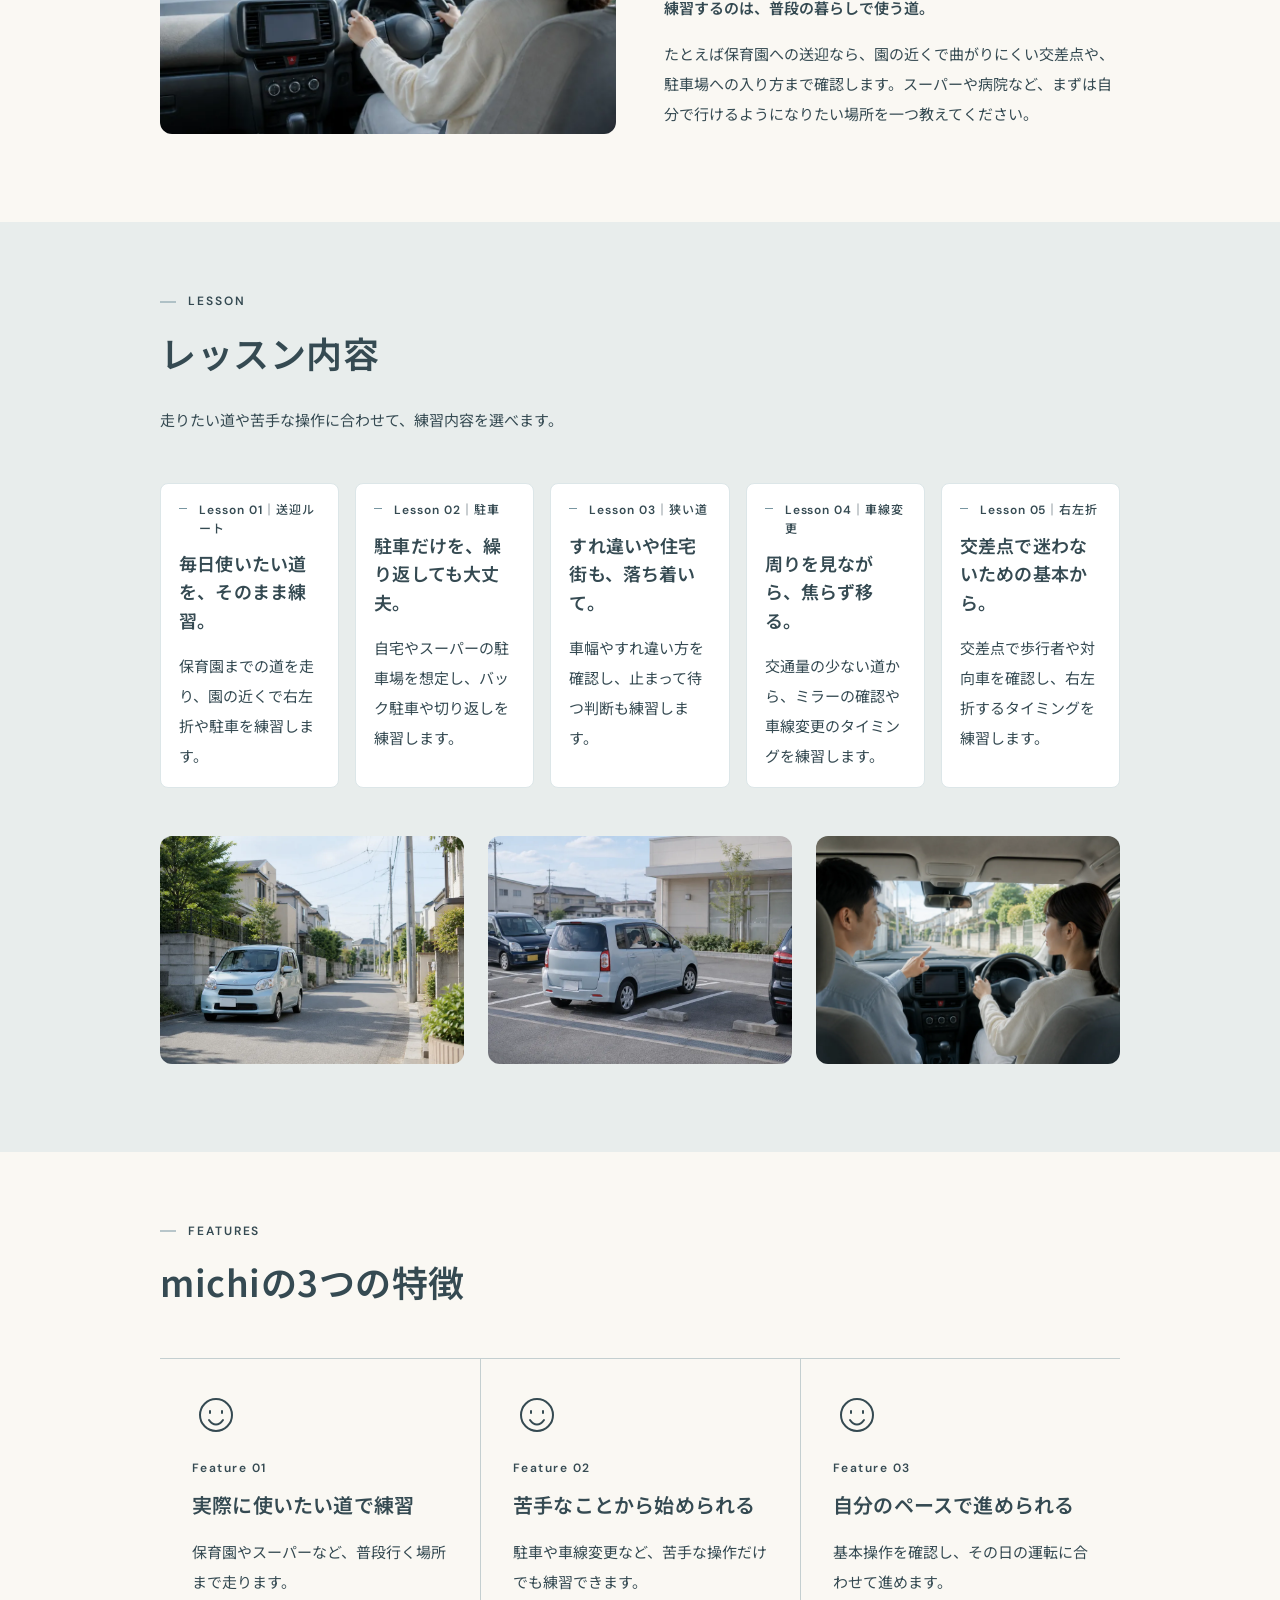
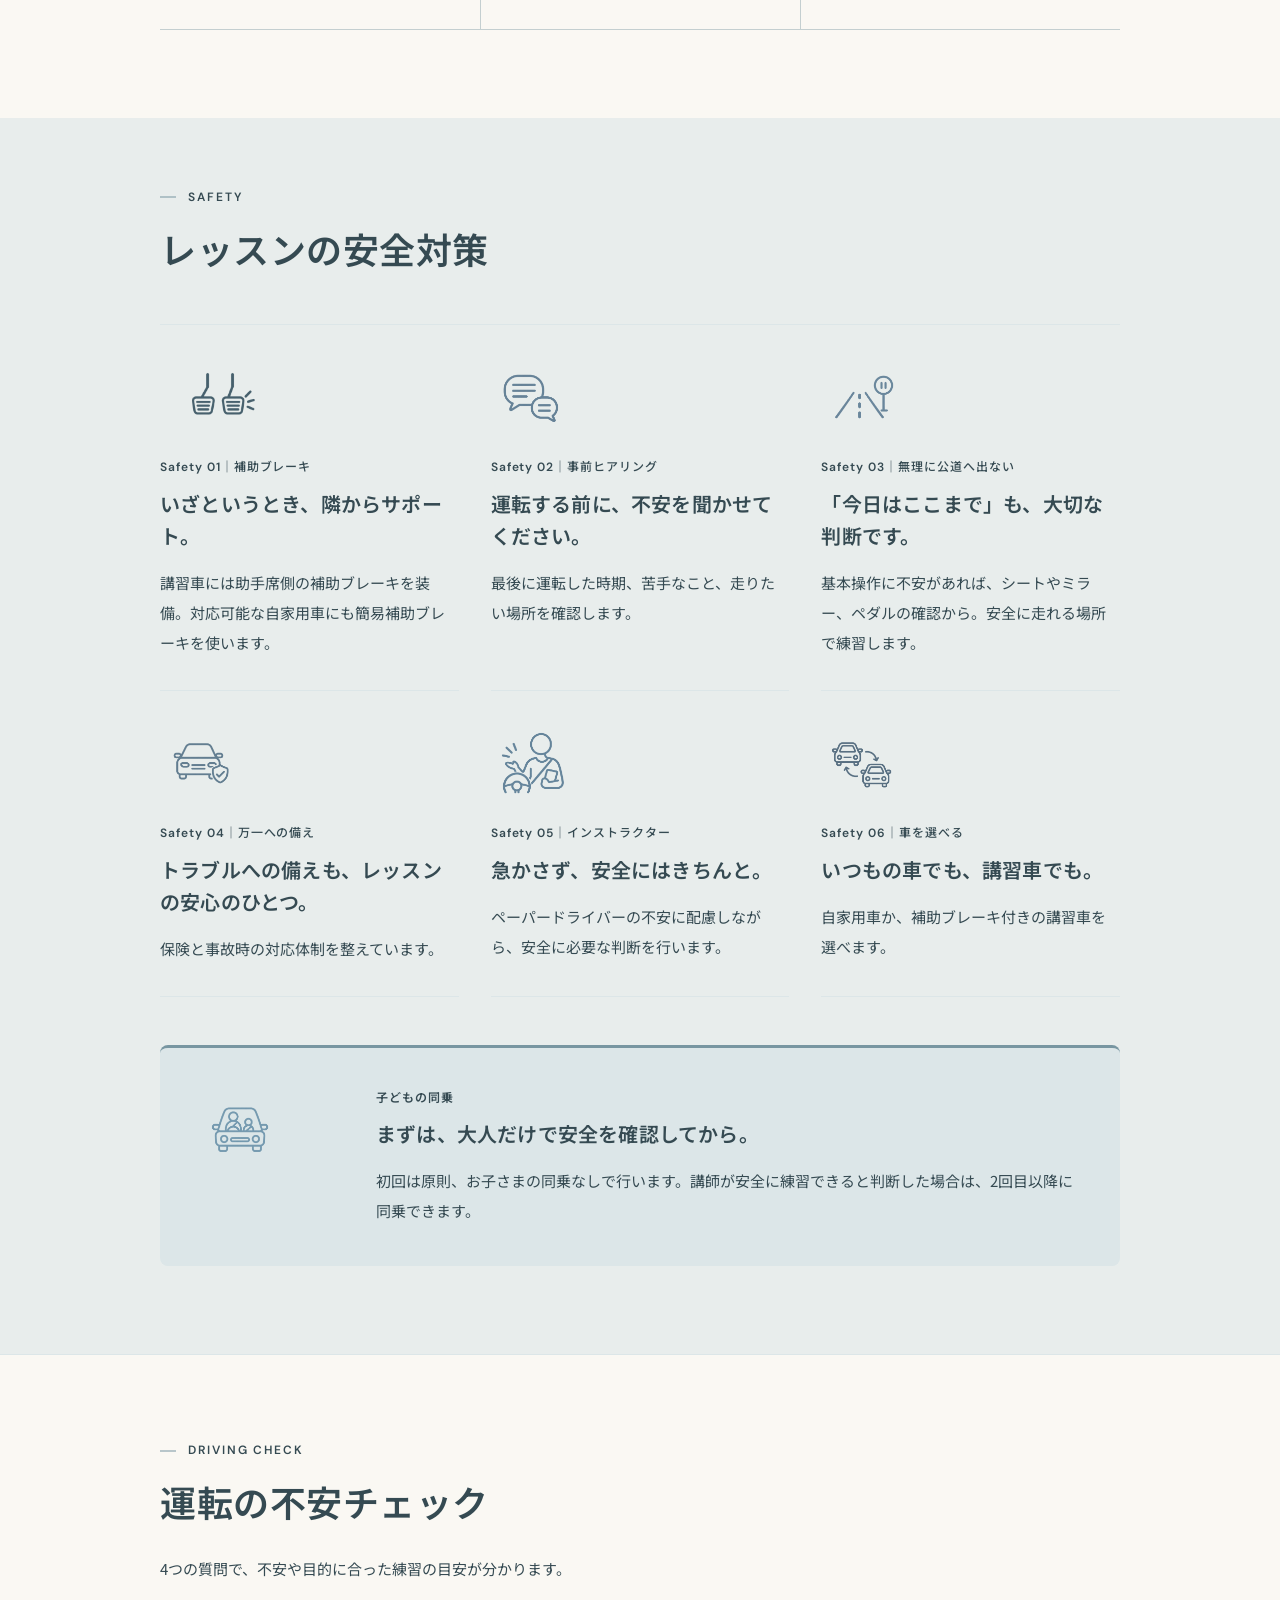
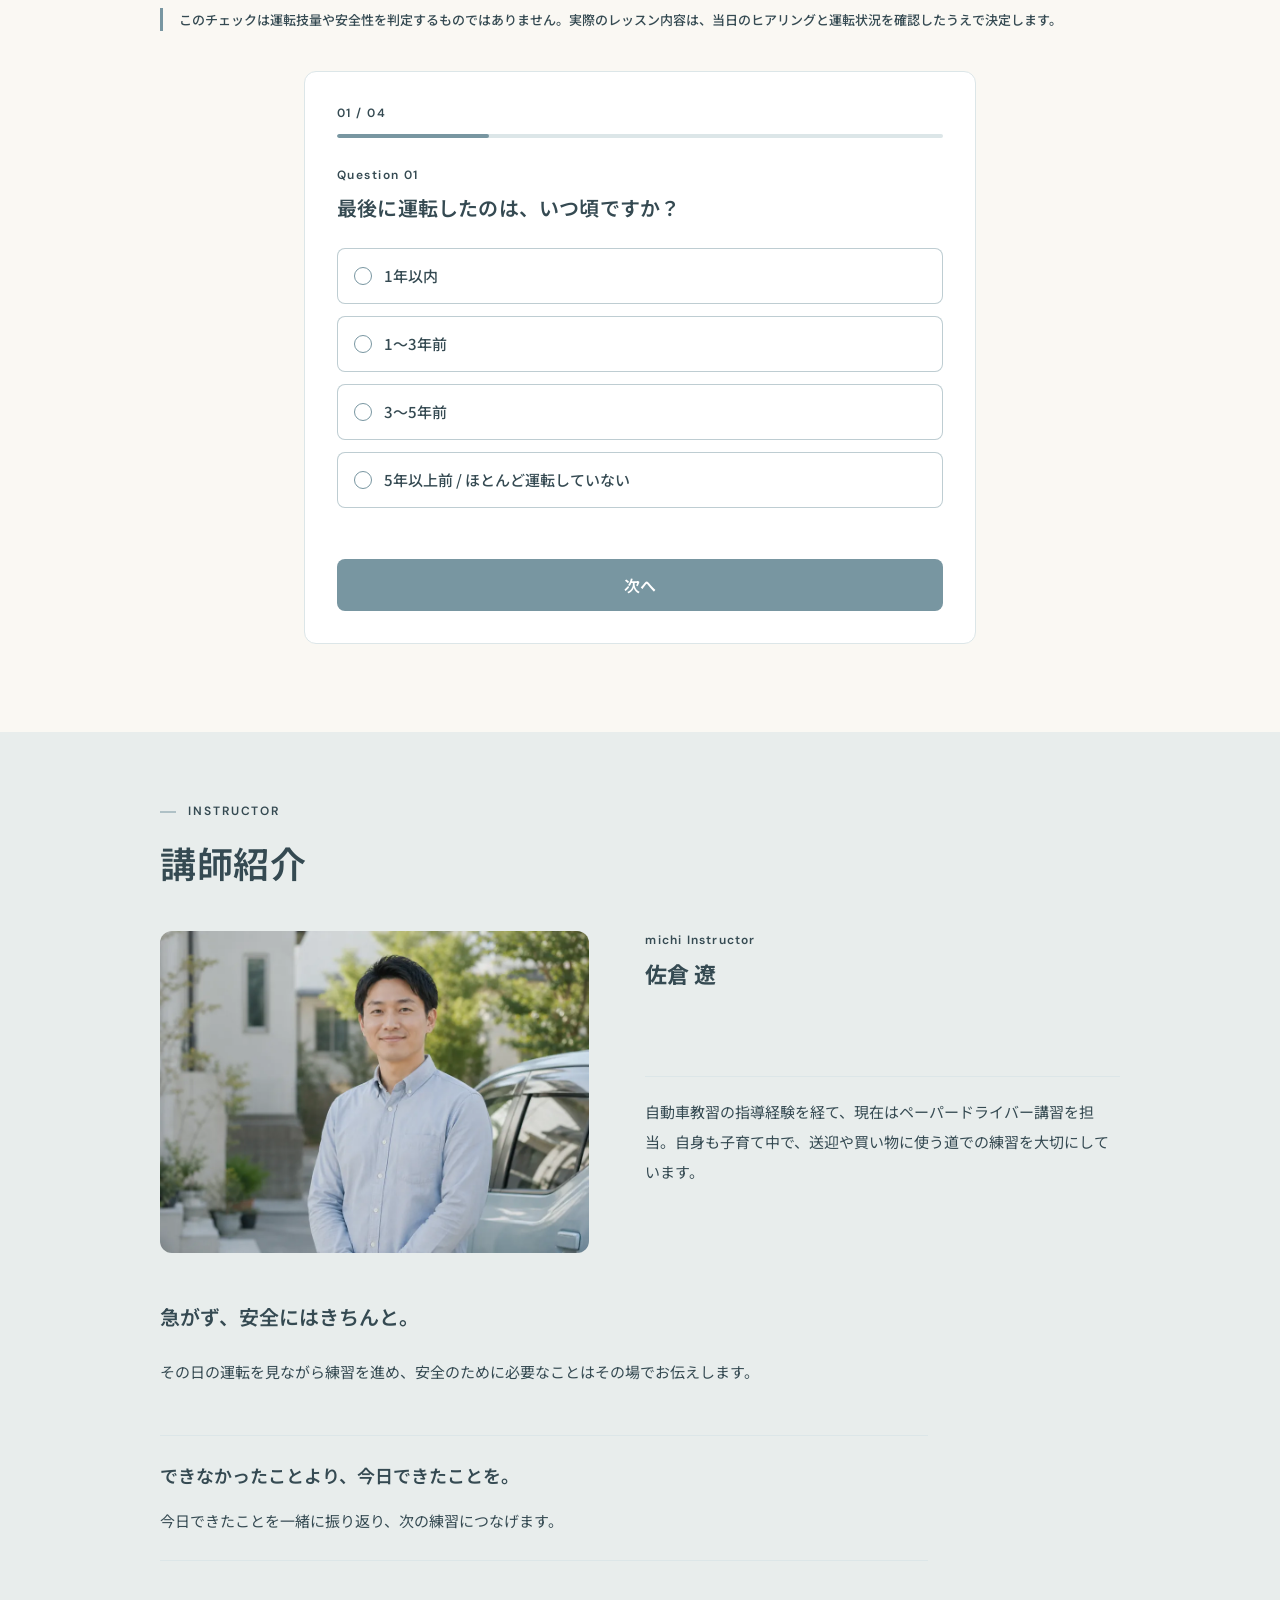
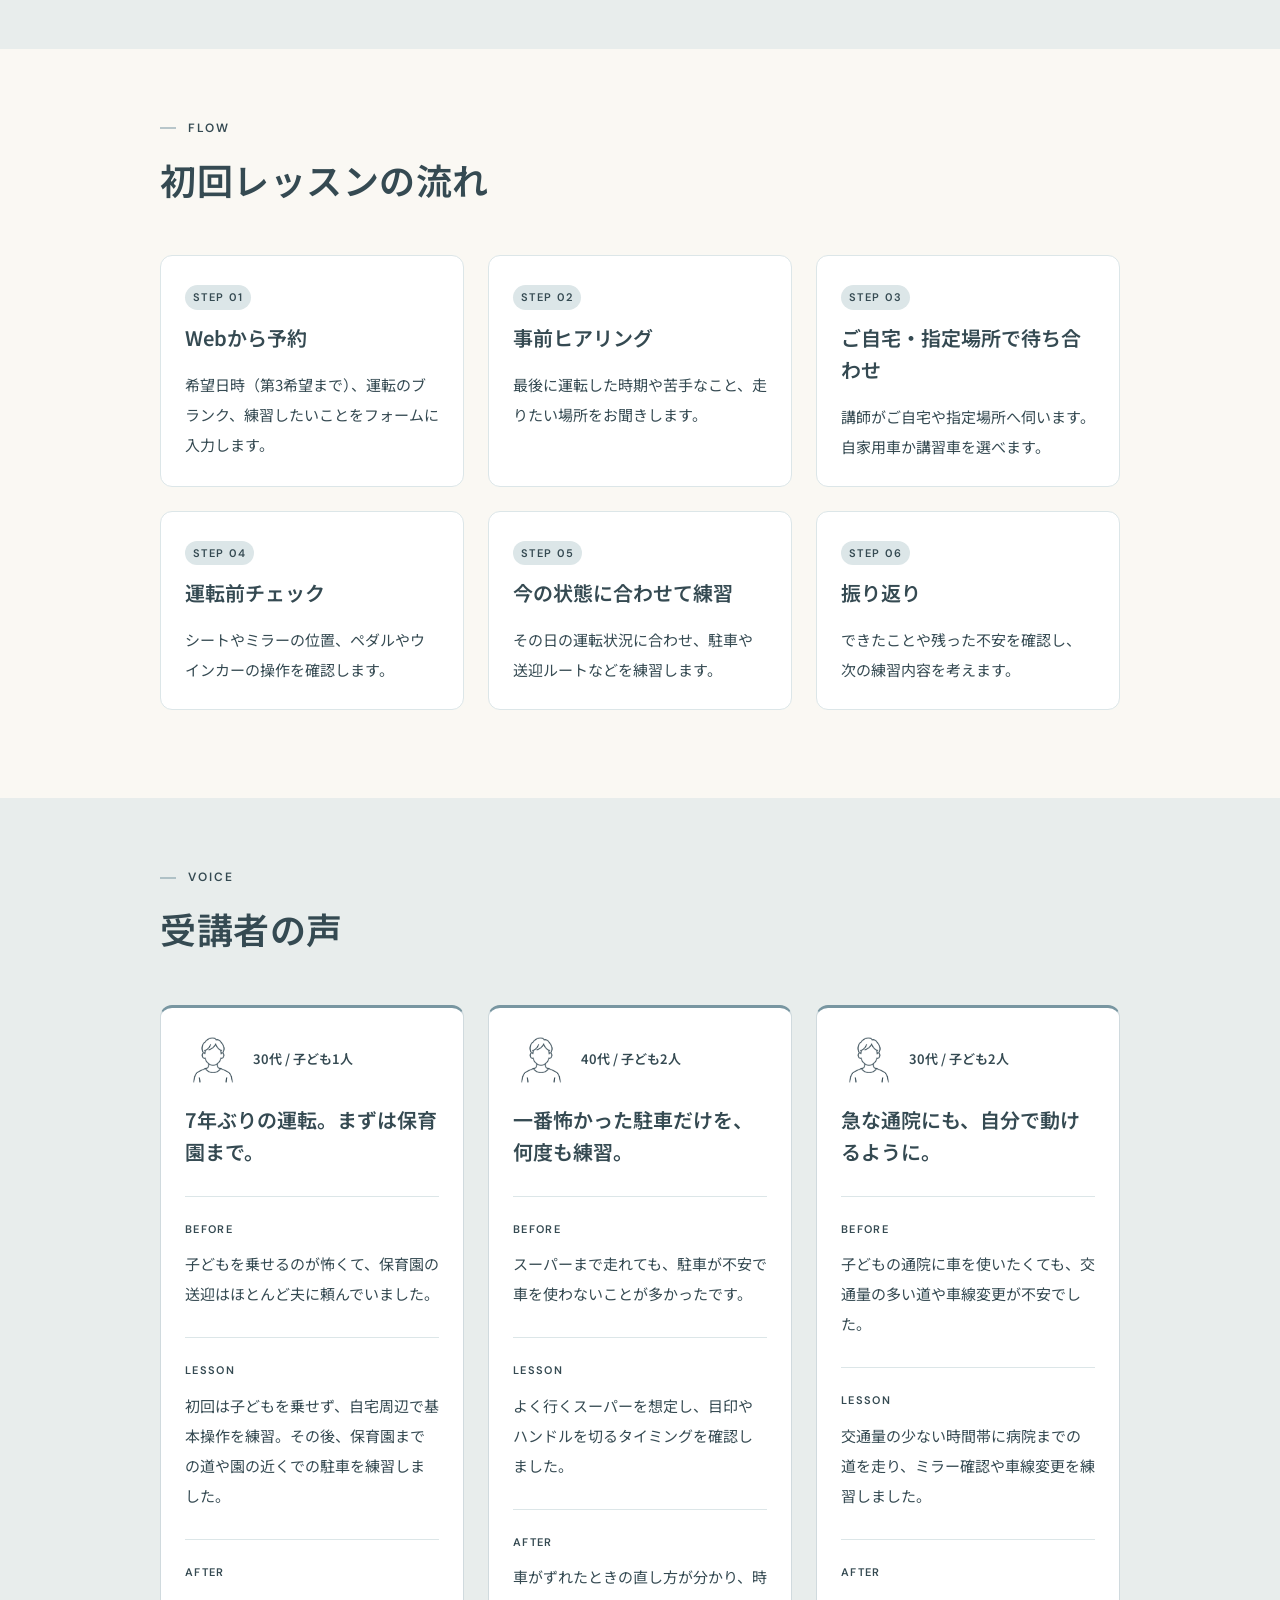
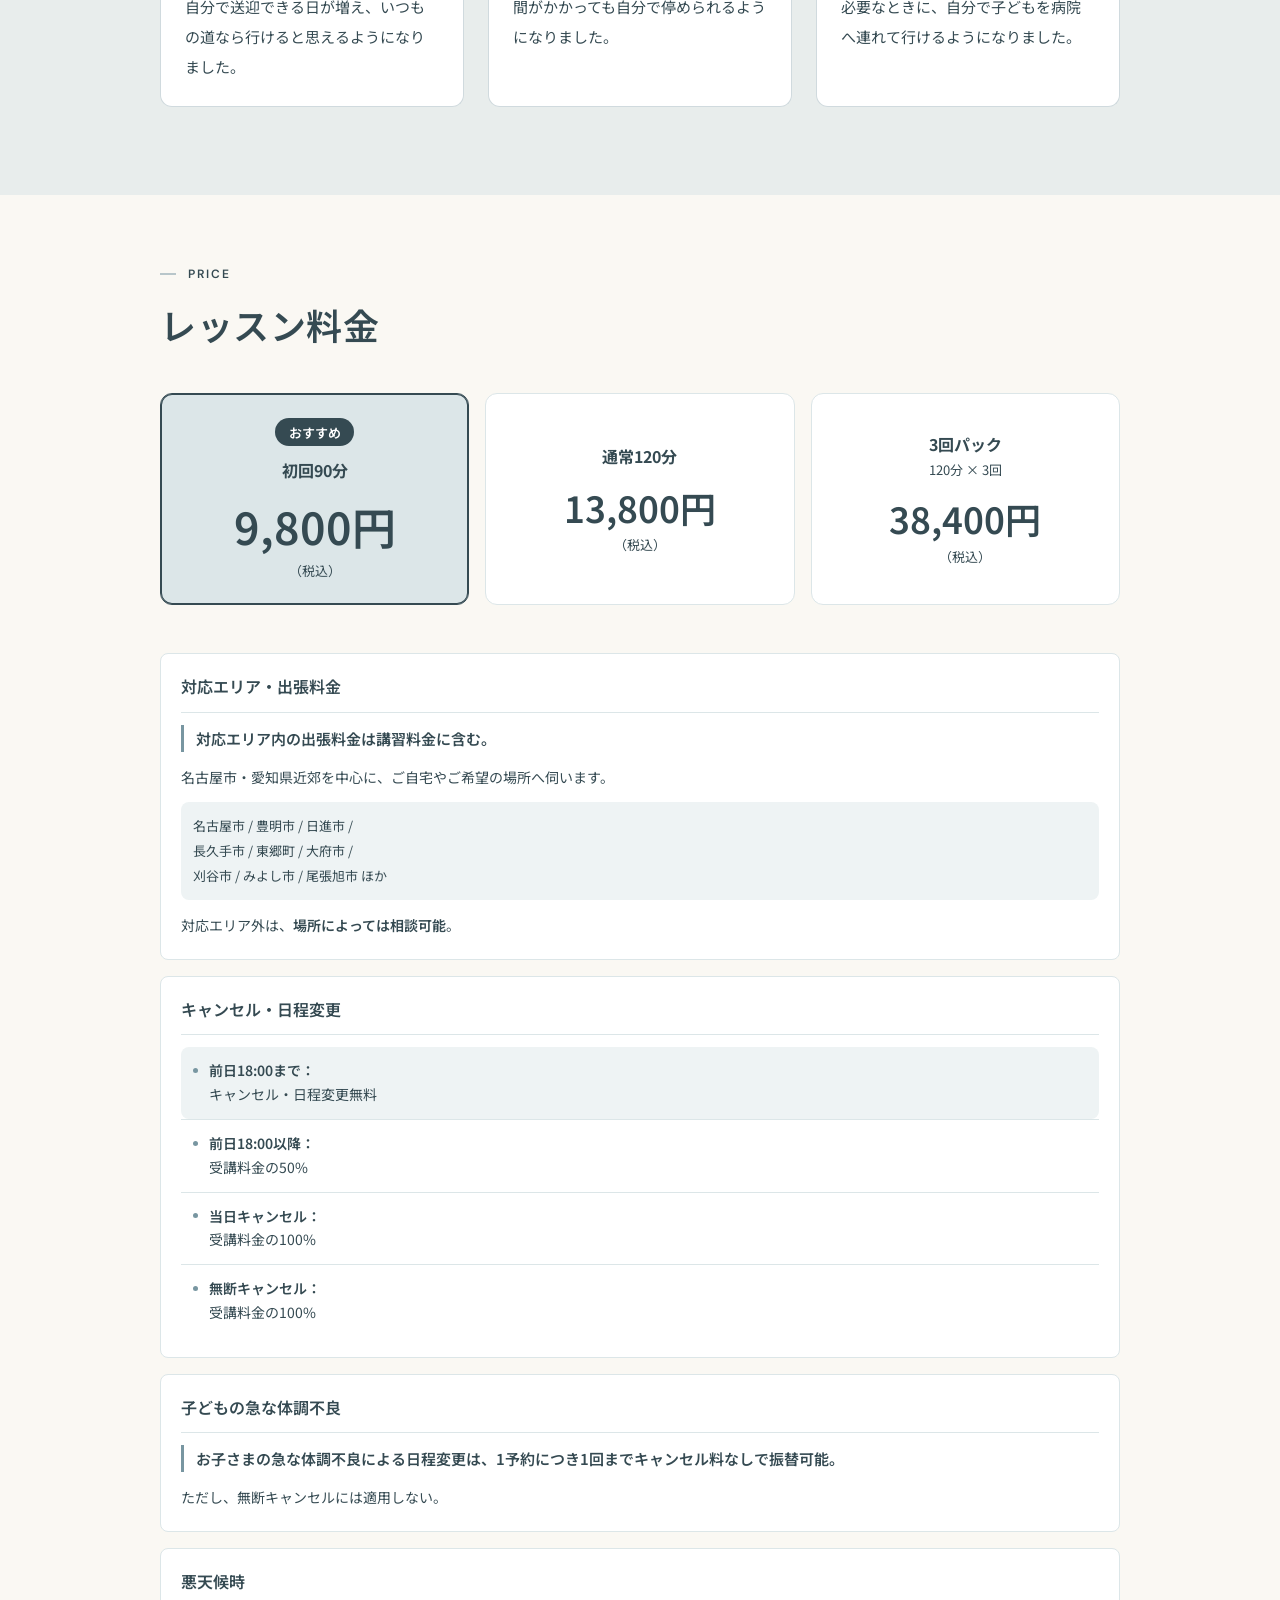
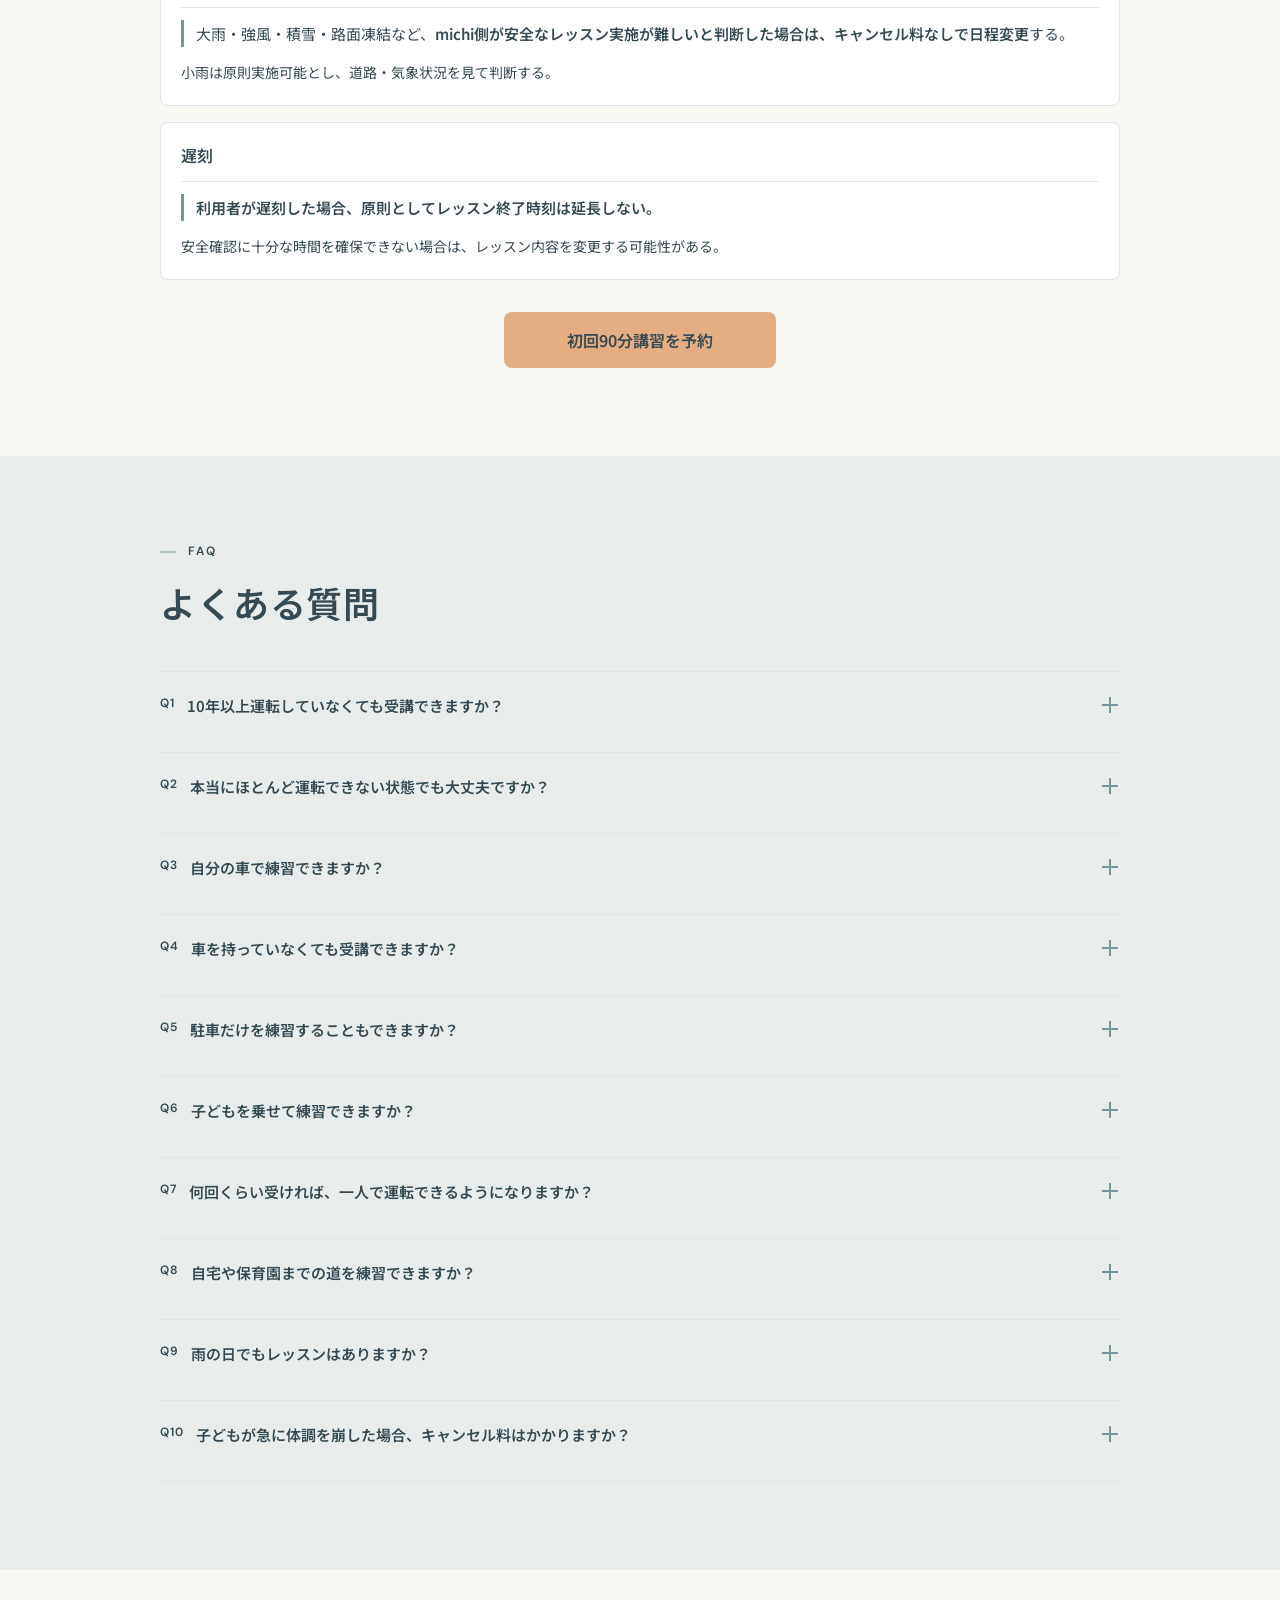
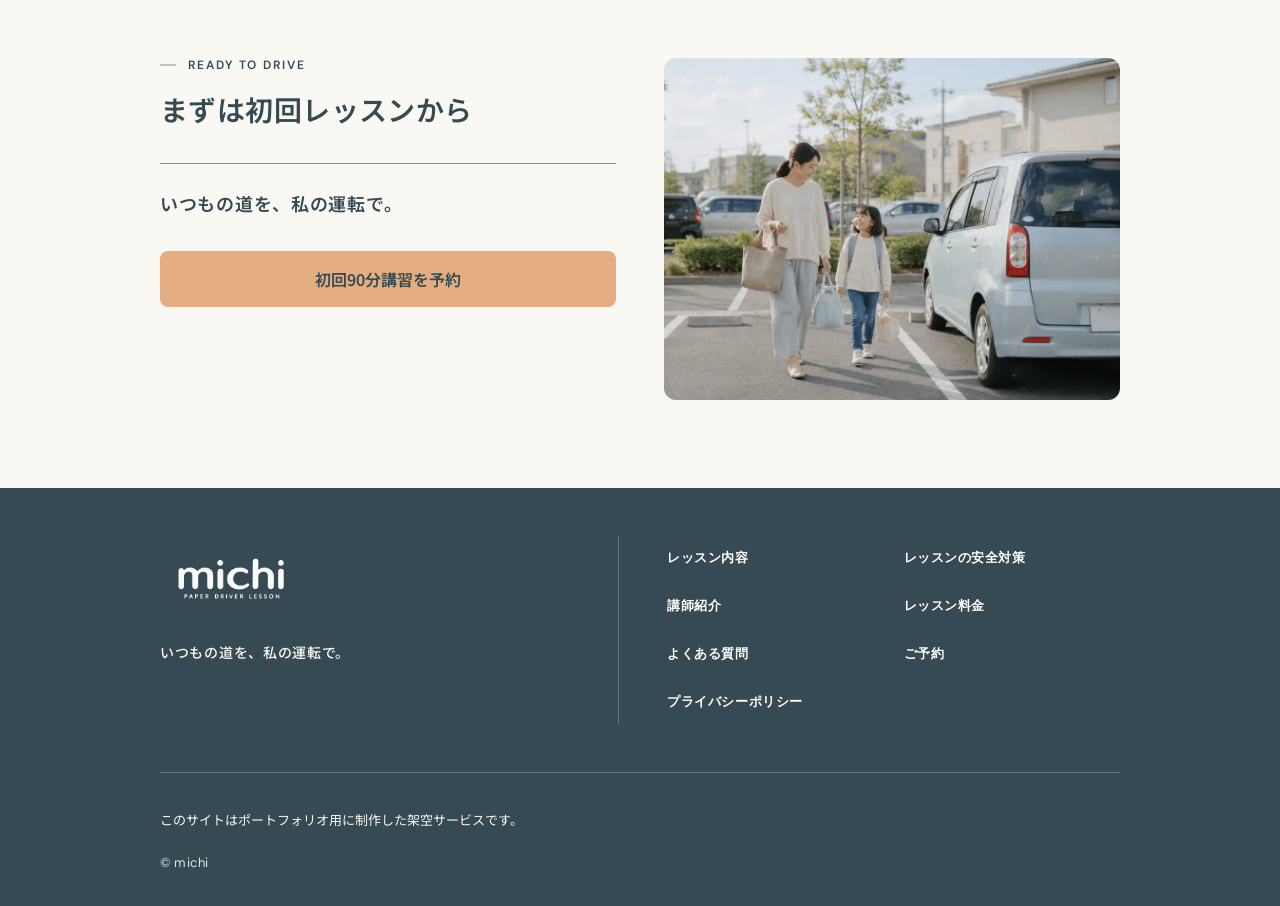
==== commit e00d16b5: "Localize footer navigation and include privacy policy" ====
--- a/index.html
+++ b/index.html
@@ -1348,17 +1348,17 @@
 
         <nav class="site-footer__nav" aria-label="フッターナビゲーション">
           <ul class="site-footer__nav-list">
-            <li><a href="#lesson">Lesson</a></li>
-            <li><a href="#safety">Safety</a></li>
-            <li><a href="#instructor">Instructor</a></li>
-            <li><a href="#price">Price</a></li>
-            <li><a href="#faq">FAQ</a></li>
-            <li><a href="reservation.html">Reservation</a></li>
+            <li><a href="#lesson">レッスン内容</a></li>
+            <li><a href="#safety">レッスンの安全対策</a></li>
+            <li><a href="#instructor">講師紹介</a></li>
+            <li><a href="#price">レッスン料金</a></li>
+            <li><a href="#faq">よくある質問</a></li>
+            <li><a href="reservation.html">ご予約</a></li>
+            <li><a href="privacy.html">プライバシーポリシー</a></li>
           </ul>
         </nav>
 
         <div class="site-footer__meta">
-          <p class="site-footer__privacy"><a href="privacy.html">Privacy Policy</a></p>
           <p class="site-footer__note">このサイトはポートフォリオ用に制作した架空サービスです。</p>
           <p class="site-footer__copyright">© michi</p>
         </div>
--- a/css/style.css
+++ b/css/style.css
@@ -13,6 +13,7 @@
   --container-max: 70rem;
   --container-gutter: 1.25rem;
   --hero-gutter: 0.5rem;
+  --section-heading-gutter: max(1rem, var(--hero-gutter));
   --space-section: 4rem;
   --radius-small: 0.5rem;
   --radius-medium: 0.75rem;
@@ -89,6 +90,35 @@
 
 .site-header {
   background-color: var(--color-base);
+}
+
+@media (min-width: 64rem) {
+  html {
+    scroll-padding-block-start: 5.5rem;
+  }
+
+  .site-header {
+    position: sticky;
+    inset-block-start: 0;
+    z-index: 20;
+  }
+}
+
+@media (width < 64rem) {
+  html {
+    scroll-padding-block-start: 5.25rem;
+  }
+
+  .site-header.is-menu-enhanced {
+    position: sticky;
+    inset-block-start: 0;
+    z-index: 20;
+  }
+
+  .site-header.is-menu-enhanced .site-nav {
+    max-height: calc(100dvh - 6.25rem);
+    overflow-y: auto;
+  }
 }
 
 .site-header__inner {
@@ -299,7 +329,7 @@
 }
 
 .section-header {
-  margin-inline: calc(var(--hero-gutter) - var(--container-gutter));
+  margin-inline: calc(var(--section-heading-gutter) - var(--container-gutter));
   text-align: start;
 }
 
@@ -1570,7 +1600,7 @@
 
 .faq__list {
   margin-block-start: 2.5rem;
-  margin-inline: calc(var(--hero-gutter) - var(--container-gutter));
+  margin-inline: calc(var(--section-heading-gutter) - var(--container-gutter));
   border-block-start: 0.0625rem solid var(--color-sub);
 }
 
@@ -2532,7 +2562,10 @@
     font-size: 0.9375rem;
   }
 
-  .problem__list,
+  .problem__list {
+    max-width: none;
+  }
+
   .problem__closing {
     max-width: 45rem;
   }
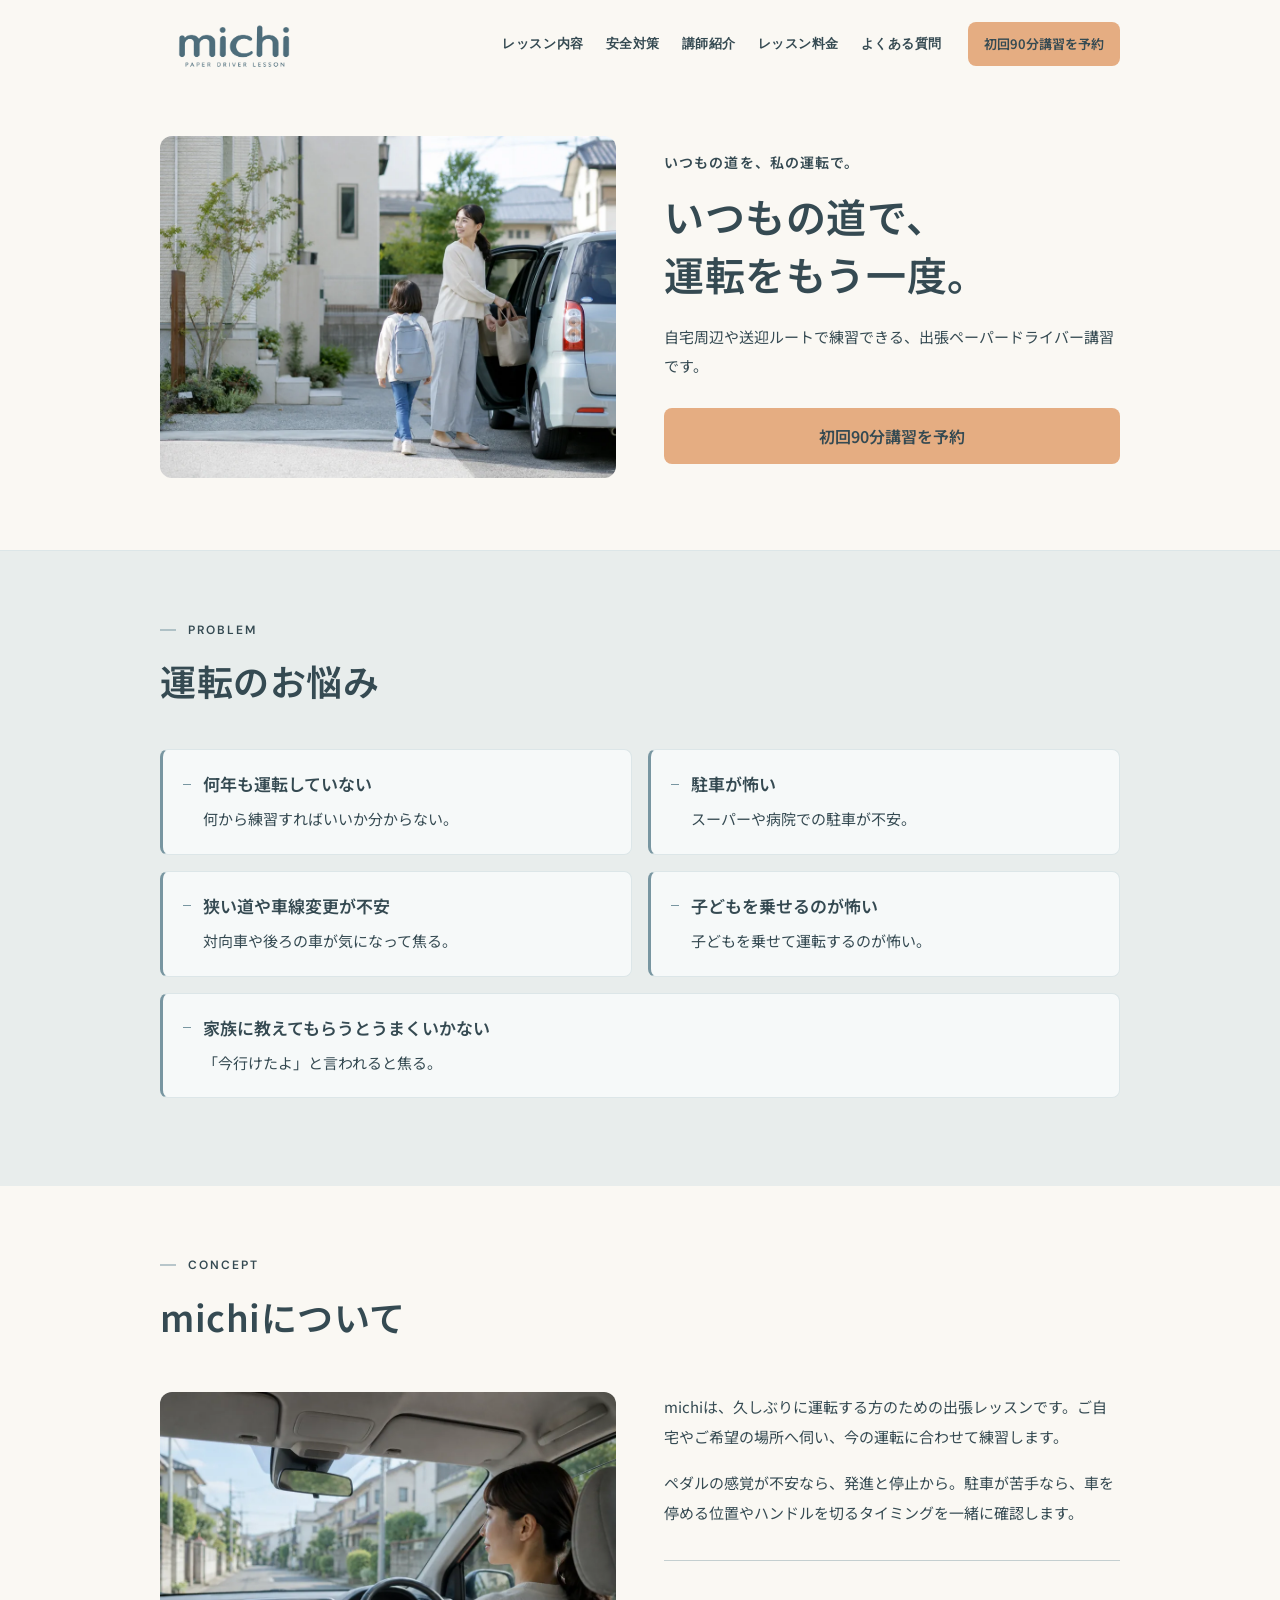
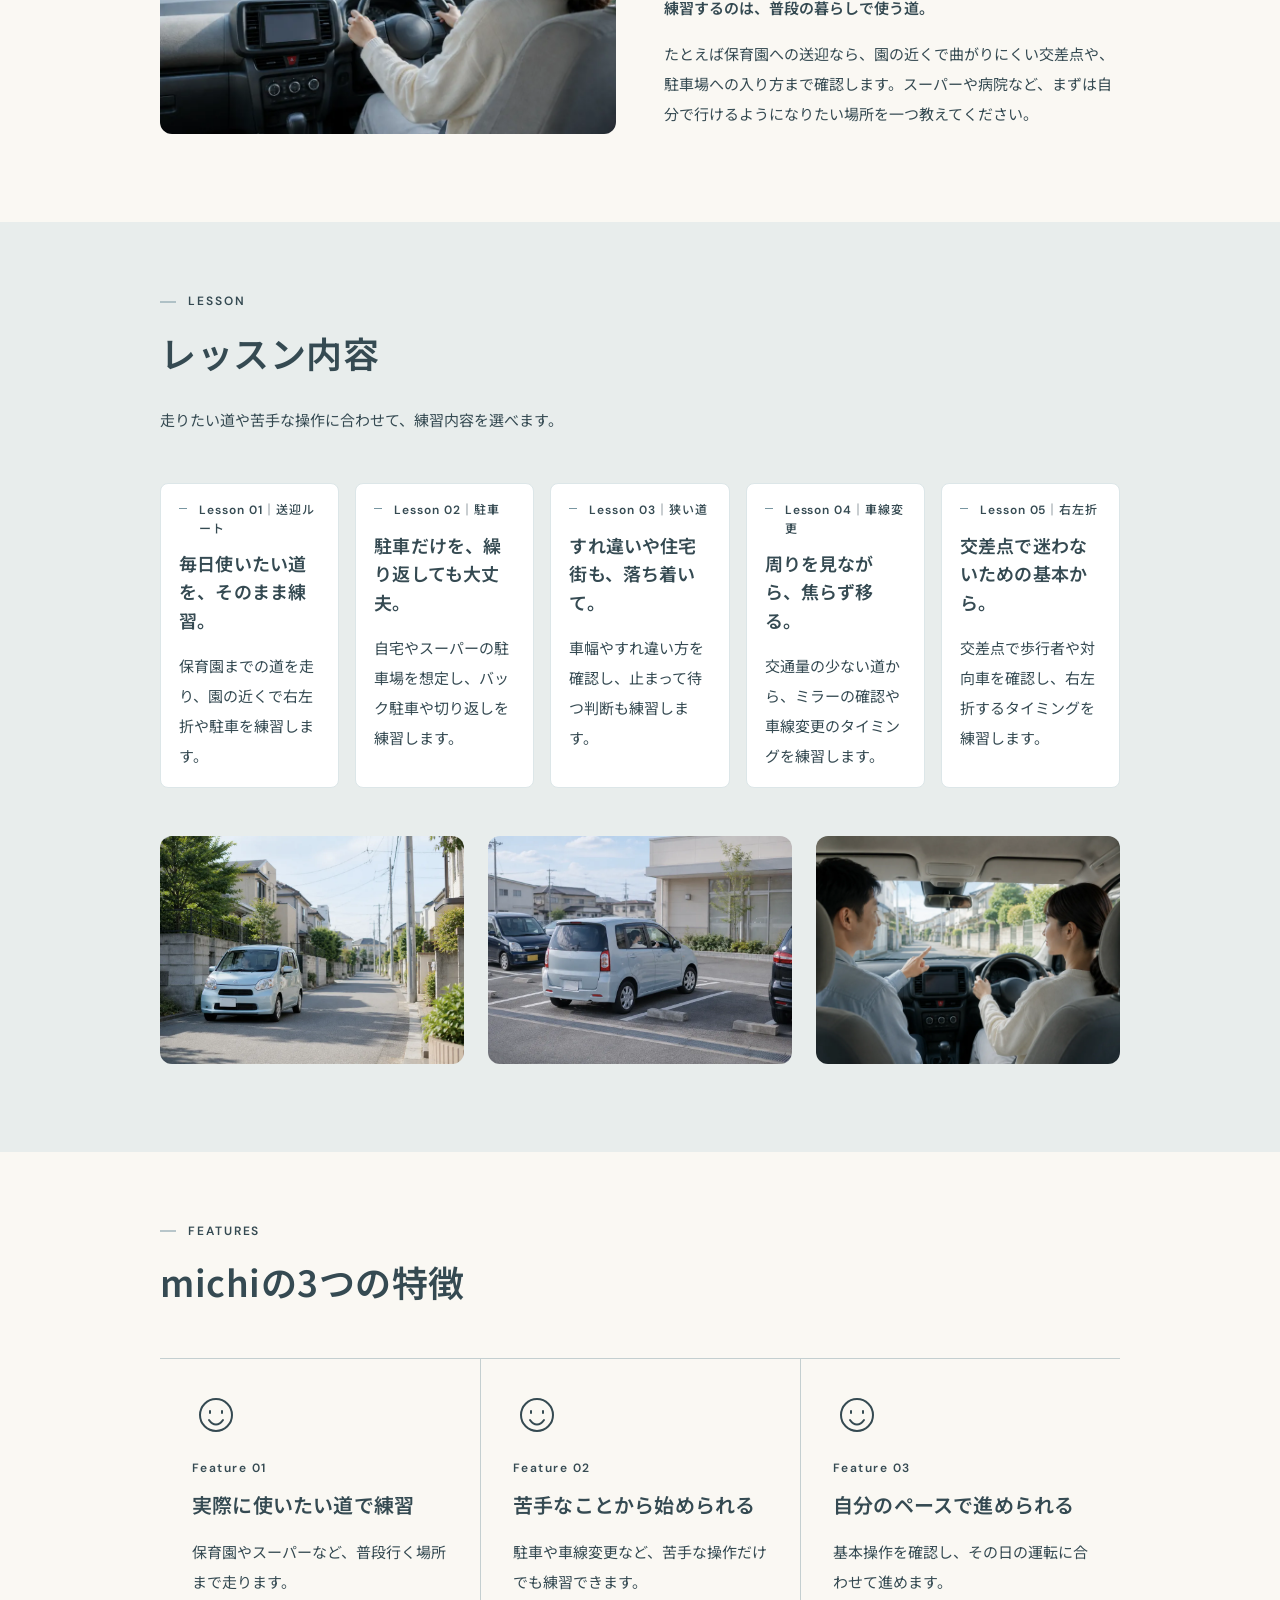
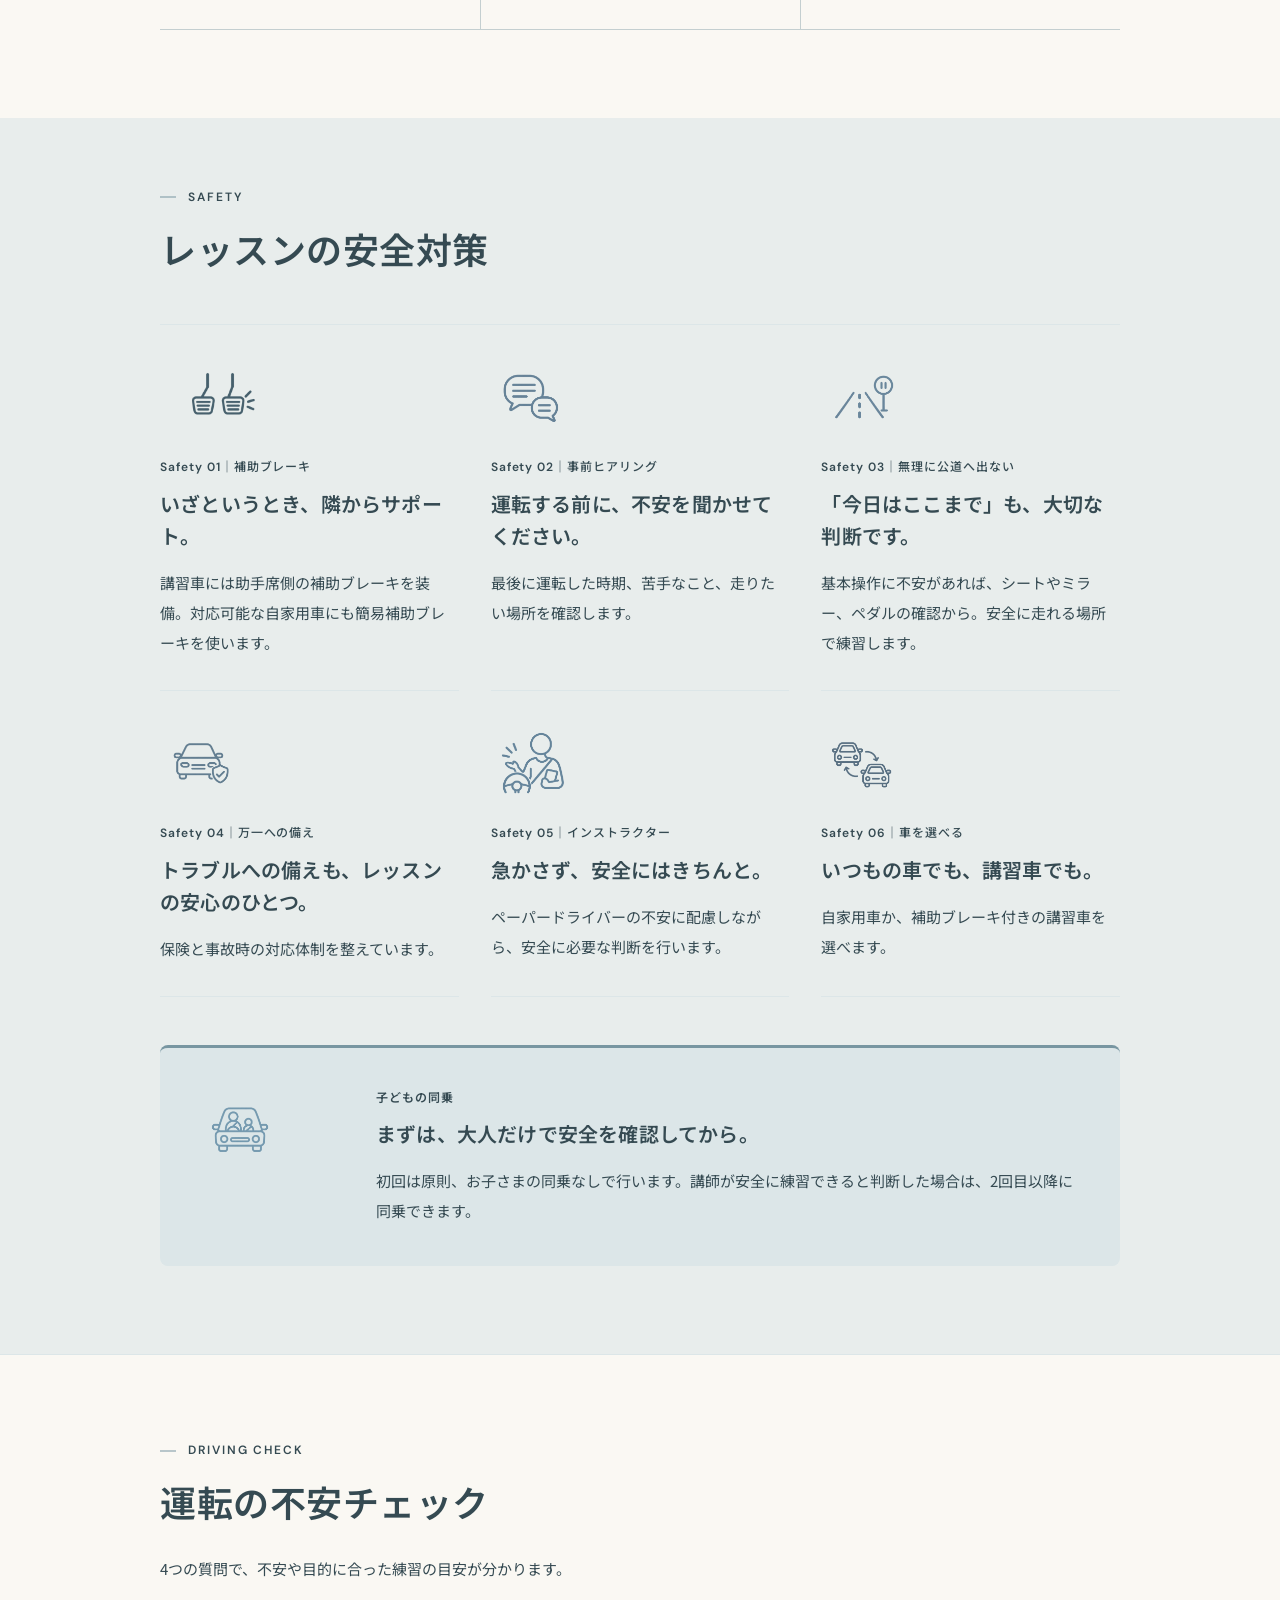
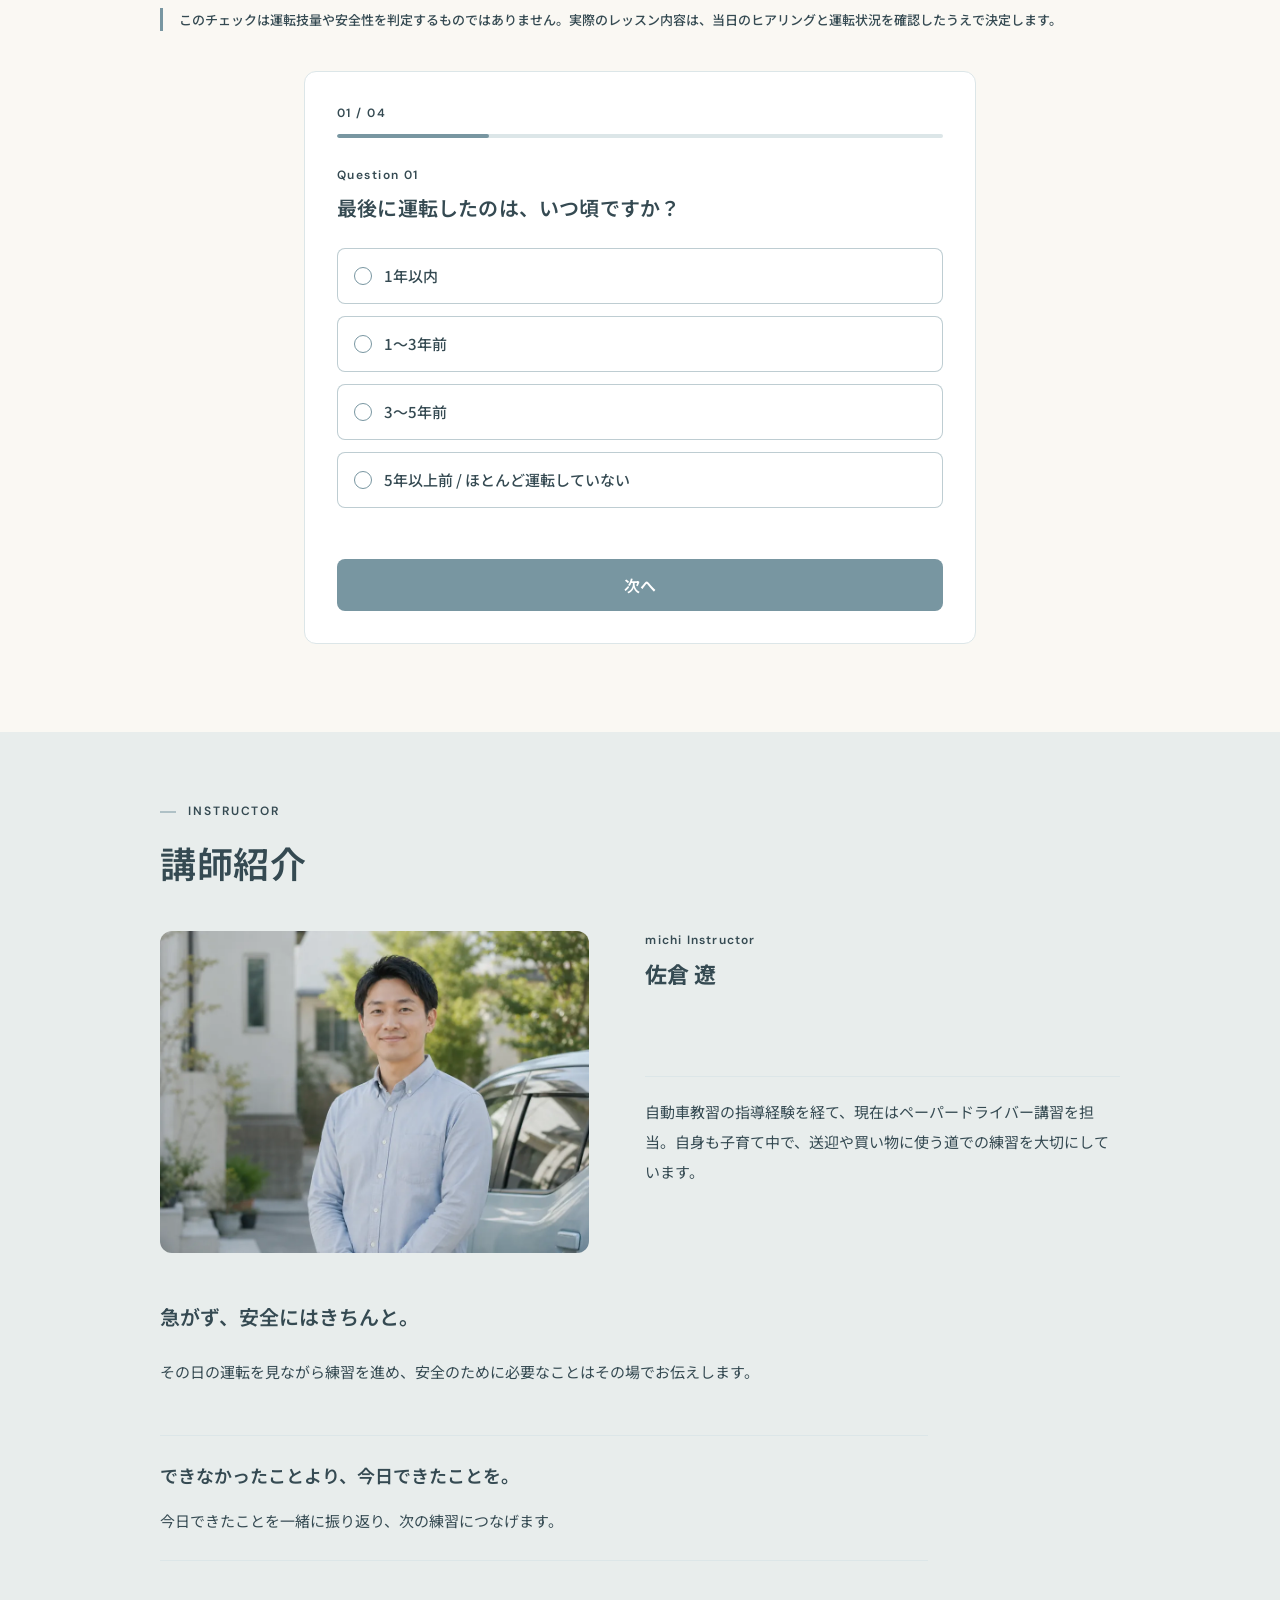
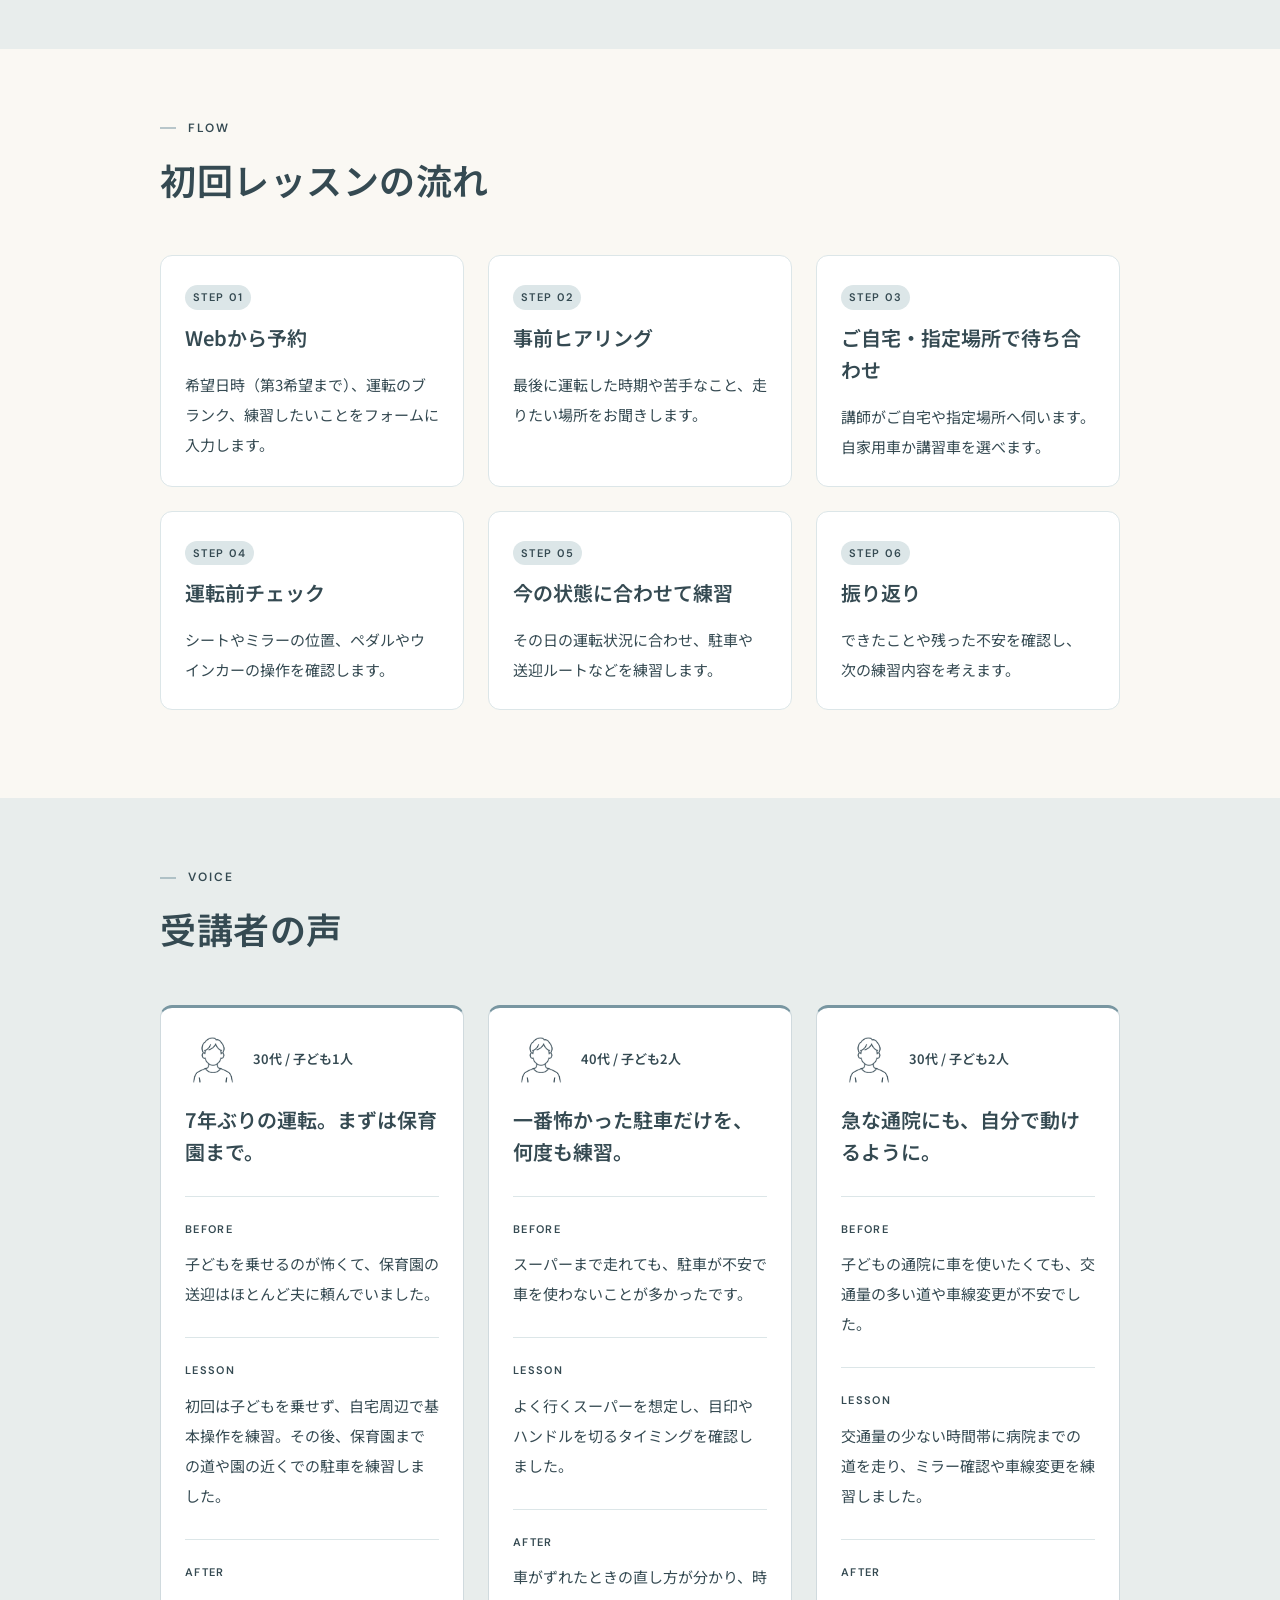
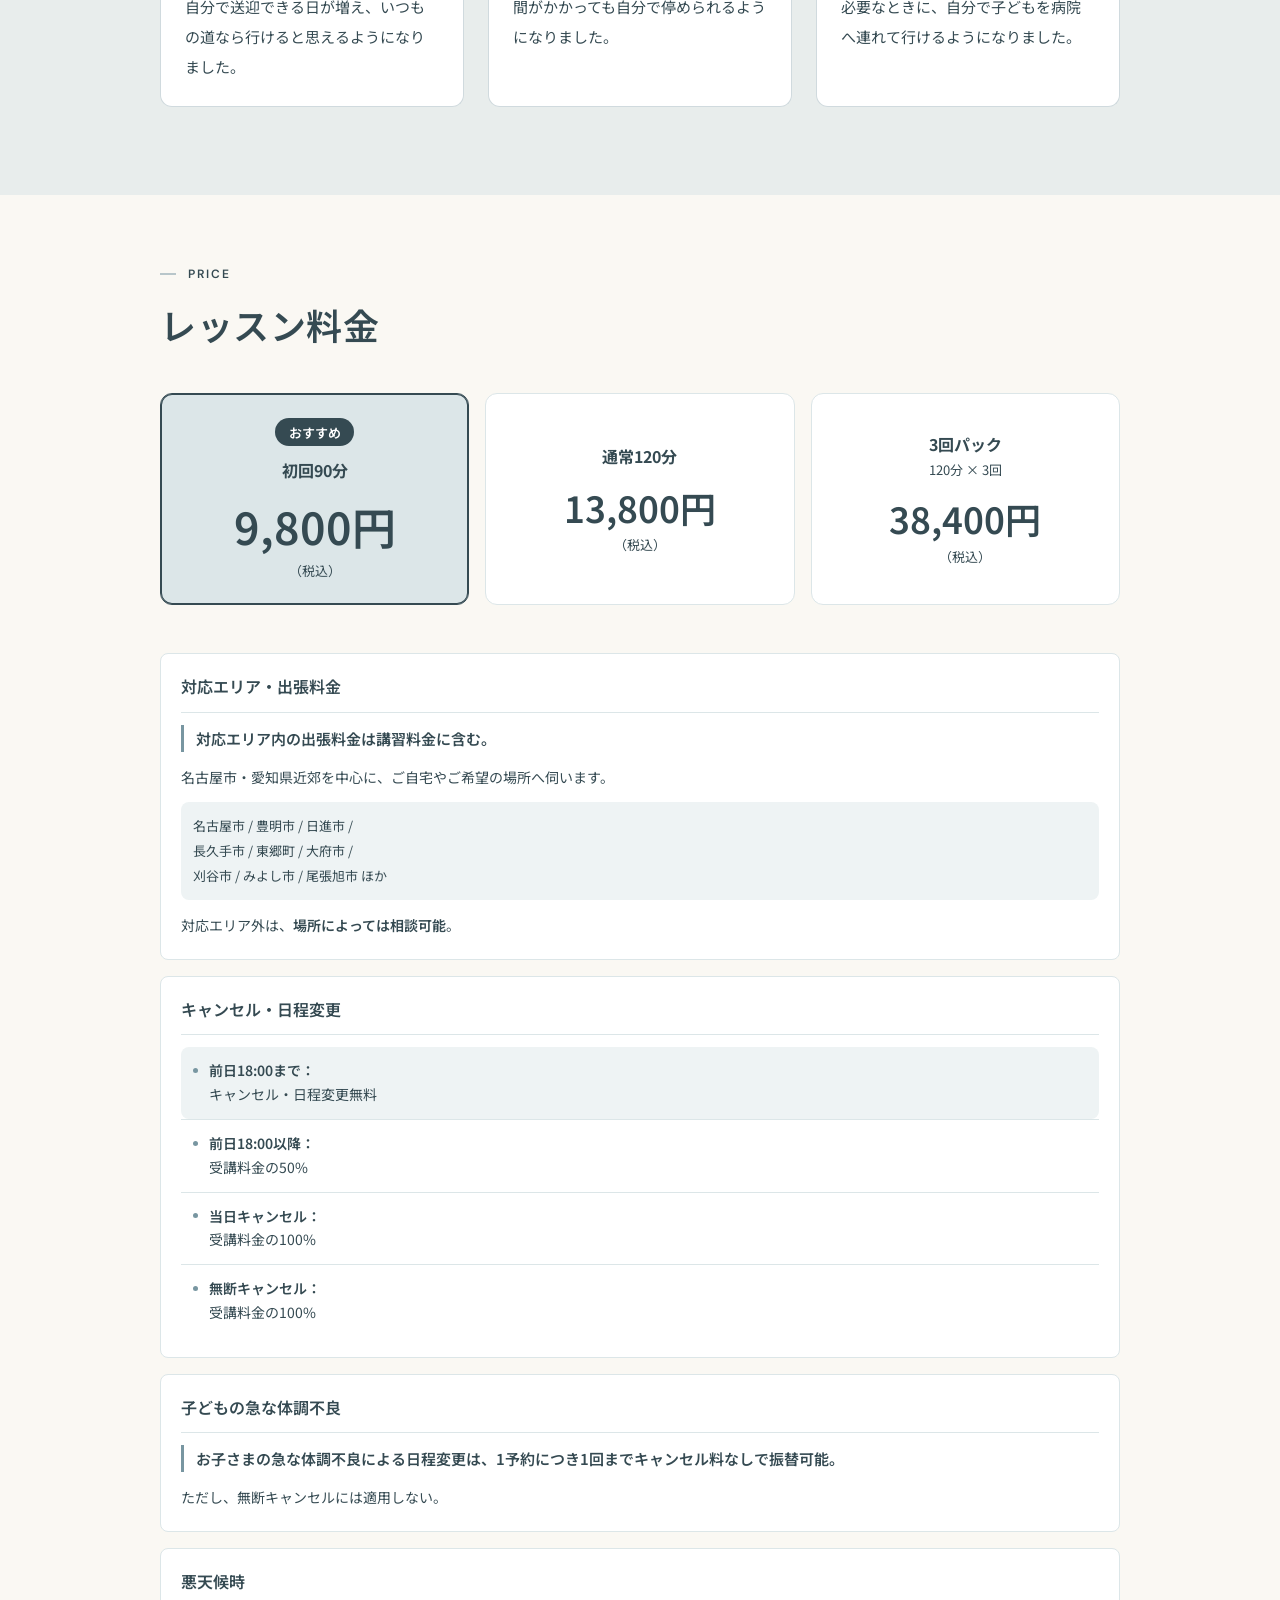
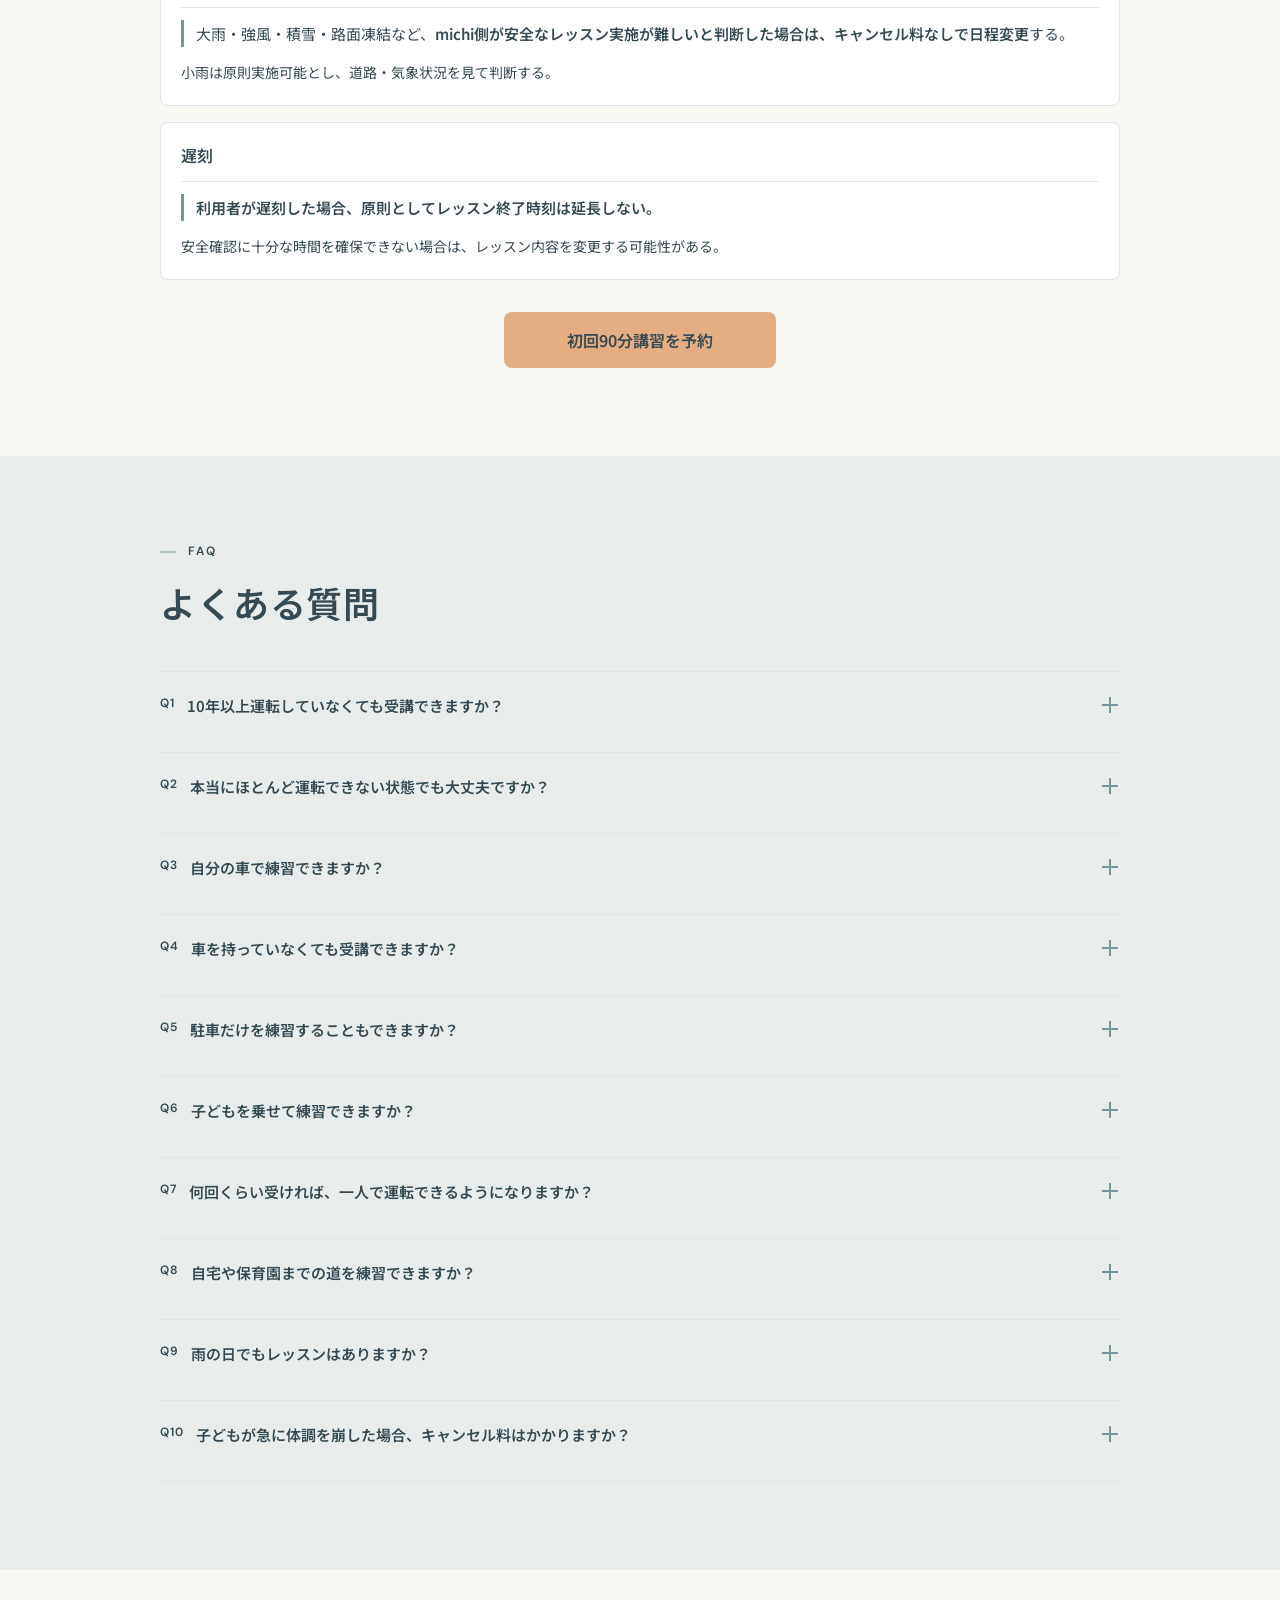
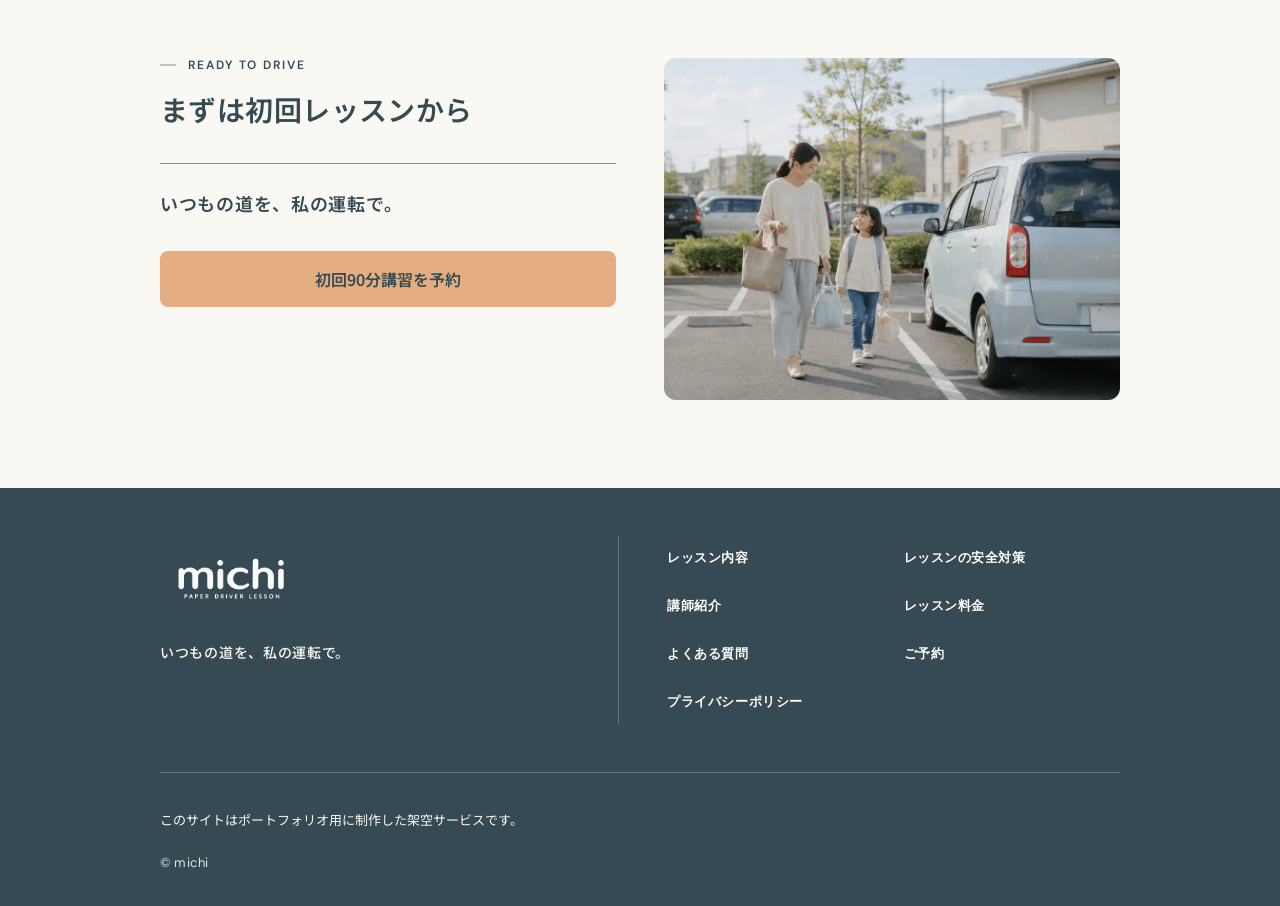
==== commit 7fd25fcf: "Add OGP image and localize header navigation" ====
--- a/index.html
+++ b/index.html
@@ -74,7 +74,7 @@
           aria-controls="primary-navigation"
           aria-expanded="false"
         >
-          <span class="menu-button__label">MENU</span>
+          <span class="menu-button__label">メニュー</span>
           <span class="menu-button__icon" aria-hidden="true">
             <span></span>
             <span></span>
@@ -83,11 +83,11 @@
 
         <nav id="primary-navigation" class="site-nav" aria-label="メインナビゲーション">
           <ul class="site-nav__list">
-            <li><a href="#lesson">Lesson</a></li>
-            <li><a href="#safety">Safety</a></li>
-            <li><a href="#instructor">Instructor</a></li>
-            <li><a href="#price">Price</a></li>
-            <li><a href="#faq">FAQ</a></li>
+            <li><a href="#lesson">レッスン内容</a></li>
+            <li><a href="#safety">安全対策</a></li>
+            <li><a href="#instructor">講師紹介</a></li>
+            <li><a href="#price">レッスン料金</a></li>
+            <li><a href="#faq">よくある質問</a></li>
           </ul>
           <a class="button button--header" href="reservation.html">初回90分講習を予約</a>
         </nav>
